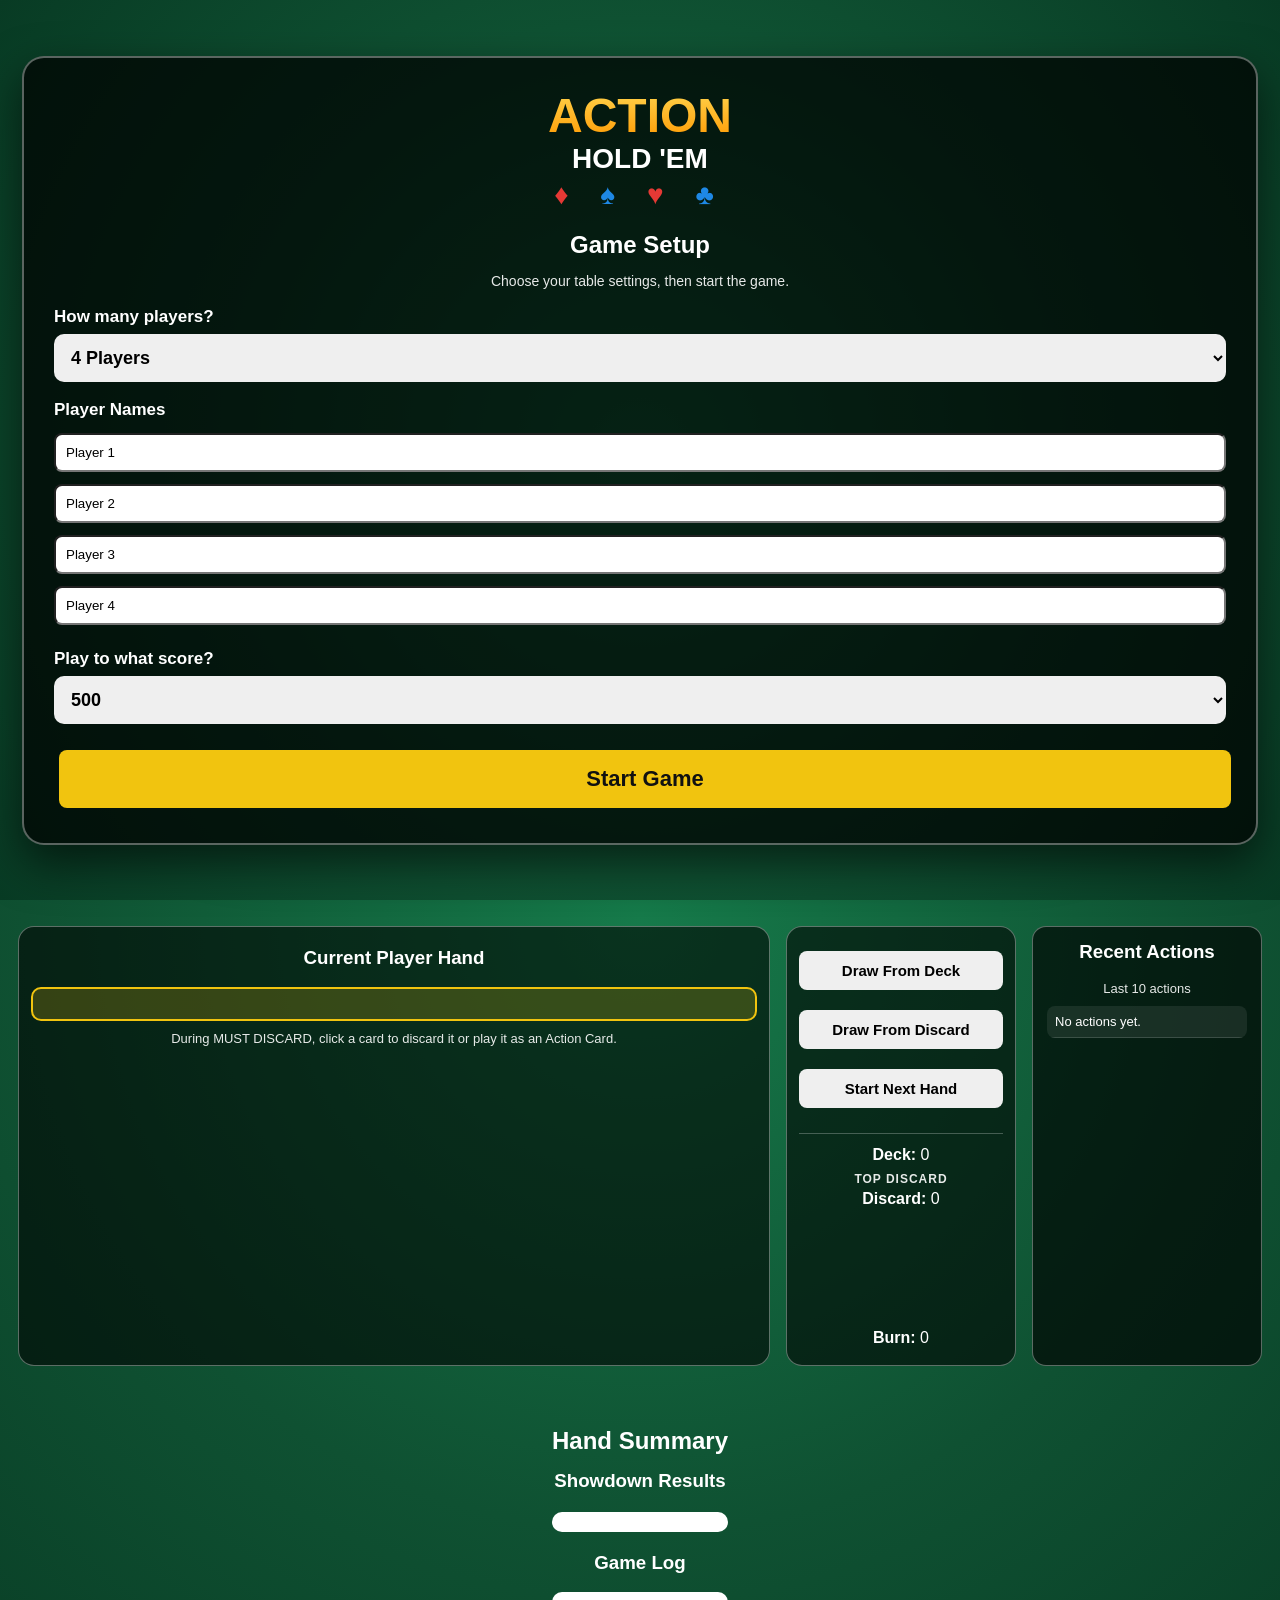
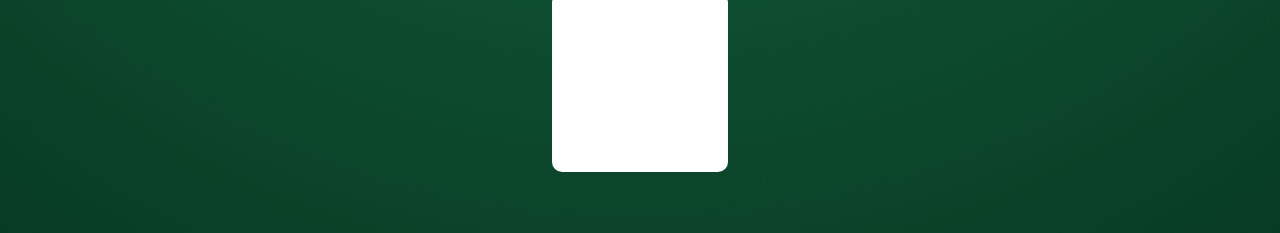
==== index.html @ 0d74a0d9 "Add files via upload" ====
<!DOCTYPE html>
<html>
<head>
<title>Action Hold 'Em v7.0</title>
<style>
:root{
    --felt:#0f5132;
    --felt-dark:#083b24;
    --panel:rgba(255,255,255,.12);
    --panel-border:rgba(255,255,255,.35);
}
*{box-sizing:border-box;}
body{
    font-family:Arial,sans-serif;
    text-align:center;
    background:radial-gradient(circle at center, #167a4a 0%, var(--felt) 55%, var(--felt-dark) 100%);
    color:white;
    padding:18px;
    margin:0;
}
h1{margin-bottom:4px;}
h3{margin-top:8px;}
button{
    padding:11px 18px;
    font-size:15px;
    margin:5px;
    cursor:pointer;
    border:0;
    border-radius:8px;
    font-weight:bold;
}
button:disabled{
    opacity:.45;
    cursor:not-allowed;
}
.controls{
    background:none;
    border:none;
    padding:0;
    margin:12px auto;
}

.card{
    display:inline-flex;
    justify-content:center;
    align-items:center;
    flex-direction:column;
    border-radius:10px;
    border:1px solid black;
    width:104px;
    height:76px;
    padding:8px;
    margin:5px;
    font-weight:bold;
    vertical-align:top;
    box-shadow:0 3px 8px rgba(0,0,0,.3);
    font-size:14px;
}
.card.clickable{cursor:pointer;}
.card.clickable:hover{transform:translateY(-4px) scale(1.03);}
.standard{background:white;color:black;}
.wild{background:#111;color:white;}
.skip{background:#2E86DE;color:white;}
.bonus{background:#27AE60;color:white;}
.burn{background:#C0392B;color:white;}
.reset{background:#E67E22;color:white;}
.info{background:#8E44AD;color:white;}
.swap{background:#F1C40F;color:black;}
.hiddenCard{background:#1f1f1f;color:white;border:1px solid #777;}
.deckBack,
.cardBack{
    background:#000;
    border:2px solid #ffffff;
    position:relative;
    overflow:hidden;
    color:white;
    cursor:pointer;
}

.deckBack::before,
.cardBack::before{
    content:"♦";
    position:absolute;
    top:8px;
    left:10px;
    font-size:30px;
    color:#e53935;
    font-weight:bold;
}

.deckBack::after,
.cardBack::after{
    content:"♠";
    position:absolute;
    top:8px;
    right:10px;
    font-size:30px;
    color:#1e88e5;
    font-weight:bold;
}

.backLogo{
    position:absolute;
    inset:0;
    display:flex;
    flex-direction:column;
    justify-content:center;
    align-items:center;
}

.backAction{
    font-size:20px;
    font-weight:900;
    background:linear-gradient(#ffd54f,#ff9800);
    -webkit-background-clip:text;
    -webkit-text-fill-color:transparent;
}

.backHoldem{
    color:white;
    font-size:13px;
    font-weight:900;
}

.cornerClub{
    position:absolute;
    bottom:8px;
    left:10px;
    font-size:24px;
    color:#1e88e5;
    font-weight:bold;
}

.cornerHeart{
    position:absolute;
    bottom:8px;
    right:10px;
    font-size:24px;
    color:#e53935;
    font-weight:bold;
}
.section{margin-top:18px;}
.statusBar{
    display:flex;
    justify-content:center;
    flex-wrap:wrap;
    gap:10px;
    margin:12px auto;
}
.statusBox{
    background:white;
    color:black;
    padding:12px 18px;
    border-radius:10px;
    min-width:170px;
    box-shadow:0 3px 8px rgba(0,0,0,.25);
}
.tableArea{
    max-width:1400px;
    margin:18px auto;
    display:grid;
    grid-template-columns:1fr 1.5fr 1fr;
    gap:14px;
    align-items:start;
}
.panel{
    background:var(--panel);
    border:1px solid var(--panel-border);
    border-radius:16px;
    padding:12px;
    backdrop-filter:blur(2px);
}
.communityPanel{min-height:280px;}
.playerGrid{
    display:grid;
    grid-template-columns:repeat(auto-fit, minmax(190px,1fr));
    gap:10px;
    max-width:1400px;
    margin:0 auto;
}
.playerBox{
    background:rgba(255,255,255,.13);
    border:1px solid rgba(255,255,255,.35);
    border-radius:14px;
    padding:10px;
    min-height:130px;
}
.currentPlayer{
    outline:3px solid #F1C40F;
    background:rgba(255,255,255,.22);
}
.effect{
    display:inline-block;
    background:#222;
    color:white;
    border-radius:12px;
    padding:3px 8px;
    margin:3px;
    font-size:12px;
}
#log{
    background:white;
    color:black;
    width:100%;
    max-width:1400px;
    margin:auto;
    padding:10px;
    border-radius:10px;
    text-align:left;
    height:180px;
    overflow-y:auto;
}
#results{
    background:white;
    color:black;
    width:100%;
    max-width:1400px;
    margin:auto;
    padding:10px;
    border-radius:10px;
    text-align:left;
    overflow:auto;
}
#scoreboard{
    background:white;
    color:black;
    width:100%;
    max-width:1400px;
    margin:auto;
    padding:10px;
    border-radius:10px;
}
table{border-collapse:collapse;width:100%;}
th,td{border:1px solid #ccc;padding:7px;text-align:left;}
.smallNote{font-size:13px;opacity:.9;}
.passScreen{
    background:rgba(0,0,0,.35);
    border:2px solid rgba(255,255,255,.35);
    border-radius:14px;
    padding:20px;
    margin:10px 0;
    text-align:center;
}
.passPlayer{
    font-size:28px;
    font-weight:bold;
    margin:15px 0;
}

/* v5.3 card visual upgrade */
.card{
    width:90px;
    height:130px;
    min-width:90px;
    min-height:130px;
}

.pokerCard{
    background:white;
    border:2px solid #222;
    border-radius:10px;
    position:relative;
    padding:0;
    overflow:hidden;
    display:inline-block;
    box-shadow:0 4px 10px rgba(0,0,0,.35);
}

.pokerCard.redCard{ color:#d00000; }
.pokerCard.blackCard{ color:#111; }

.cardCorner{
    position:absolute;
    text-align:center;
    font-weight:900;
    font-size:18px;
    line-height:1;
}

.cardCorner.topLeft{
    top:7px;
    left:8px;
}

.cardCorner.bottomRight{
    bottom:7px;
    right:8px;
    transform:rotate(180deg);
}

.centerSuit{
    position:absolute;
    top:50%;
    left:50%;
    transform:translate(-50%,-50%);
    font-size:50px;
    line-height:1;
}

.wildFace{
    background:#111;
    color:white;
    border:2px solid white;
    font-weight:900;
    font-size:18px;
}

.wildSuitGrid{
    font-size:26px;
    line-height:1.1;
}

.actionFace{
    color:white;
    border:2px solid #222;
    border-radius:10px;
    padding:8px;
    display:inline-flex;
    flex-direction:column;
    justify-content:space-between;
    align-items:center;
    text-align:center;
    font-weight:900;
    box-shadow:0 4px 10px rgba(0,0,0,.35);
}

.actionIcon{
    font-size:32px;
    line-height:1;
    margin-top:4px;
}

.actionTitle{
    font-size:18px;
    line-height:1.05;
    text-transform:uppercase;
}

.actionPenalty{
    align-self:flex-end;
    font-size:22px;
}

.targetBadge{
    position:absolute;
    top:5px;
    left:5px;
    font-size:16px;
    background:rgba(255,255,255,.2);
    border-radius:50%;
    width:24px;
    height:24px;
    display:flex;
    align-items:center;
    justify-content:center;
}

.deckBack,
.cardBack{
    width:90px;
    height:130px;
    min-width:90px;
    min-height:130px;
}

@media(max-width:850px){
    .tableArea{grid-template-columns:1fr;}
    .card{width:92px;height:70px;font-size:13px;}
}

.pokerTableLayout{
    max-width:1400px;
    margin:18px auto;
    display:grid;
    grid-template-columns:260px 1fr 260px;
    gap:18px;
    align-items:start;
}

.communityPanel{
    min-height:420px;
}

#communityRow{
    min-height:180px;
}

.leftPanel,.rightPanel{
    position:sticky;
    top:10px;
}

@media(max-width:1000px){
    .pokerTableLayout{
        grid-template-columns:1fr;
    }
}


.rulesModal{
 display:none;
 position:fixed;
 inset:0;
 background:rgba(0,0,0,.75);
 z-index:9999;
 overflow:auto;
}
.rulesContent{
 background:white;
 color:black;
 max-width:1400px;
 margin:40px auto;
 padding:20px;
 border-radius:12px;
 text-align:left;
}


.pageLogo{
    display:flex;
    flex-direction:column;
    align-items:center;
    justify-content:center;
    margin:10px 0 20px 0;
}
.pageLogo .logoAction{
    font-size:48px;
    font-weight:900;
    background:linear-gradient(#ffd54f,#ff9800);
    -webkit-background-clip:text;
    -webkit-text-fill-color:transparent;
}
.pageLogo .logoHoldem{
    font-size:28px;
    font-weight:900;
    color:white;
}
.pageLogo .logoSuits{
    font-size:28px;
    letter-spacing:12px;
    margin-top:4px;
    font-weight:bold;
}

.redSuit{
    color:#e53935;
}

.blueSuit{
    color:#1e88e5;
}


.handCompleteModal{
 display:none;
 position:fixed;
 inset:0;
 background:rgba(0,0,0,.8);
 z-index:10000;
}
.handCompleteContent{
 background:white;
 color:black;
 max-width:1400px;
 margin:120px auto;
 padding:30px;
 border-radius:16px;
 text-align:center;
 animation:popIn .35s ease;
}
@keyframes popIn{
 from{transform:scale(.8);opacity:0;}
 to{transform:scale(1);opacity:1;}
}


.gameOverModal{
 display:none;
 position:fixed;
 inset:0;
 background:rgba(0,0,0,.85);
 z-index:10001;
}
.gameOverContent{
 background:white;
 color:black;
 max-width:1400px;
 margin:80px auto;
 padding:30px;
 border-radius:16px;
 text-align:center;
}


.targetModal{
 display:none;
 position:fixed;
 inset:0;
 background:rgba(0,0,0,.8);
 z-index:10002;
}
.targetContent{
 background:white;
 color:black;
 max-width:1400px;
 margin:100px auto;
 padding:25px;
 border-radius:16px;
 text-align:center;
}
.targetBtn{
 display:block;
 width:100%;
 margin:8px 0;
}


/* v8.0 Poker Table Layout */
.casinoLayout{
    max-width:1400px;
    margin:18px auto;
    display:grid;
    grid-template-columns:1fr;
    gap:16px;
    align-items:start;
}

.sideStats{
    background:rgba(0,0,0,.65);
    border:1px solid rgba(255,255,255,.35);
    border-radius:14px;
    overflow:hidden;
    padding:0;
}

.statBlock{
    padding:18px 10px;
    border-bottom:1px solid rgba(255,255,255,.25);
    text-align:center;
}

.statBlock:last-child{
    border-bottom:none;
}

.statBlock h3{
    margin:0 0 8px 0;
    font-size:18px;
    letter-spacing:.5px;
}

.statNumber{
    font-size:34px;
    font-weight:900;
    line-height:1;
}

.statLabel{
    font-size:14px;
    opacity:.9;
    margin-top:6px;
}

.tableCenterStack{
    min-width:0;
}

.pokerTable{
    position:relative;
    min-height:520px;
    border-radius:260px;
    background:
        radial-gradient(circle at center, rgba(24,160,80,.9) 0%, rgba(0,108,48,.95) 52%, rgba(0,55,26,1) 100%);
    border:28px solid #151515;
    box-shadow:
        inset 0 0 35px rgba(255,255,255,.08),
        inset 0 0 95px rgba(0,0,0,.45),
        0 14px 35px rgba(0,0,0,.55);
    overflow:visible;
}

.pokerTable::before{
    content:"";
    position:absolute;
    inset:70px 110px;
    border:2px solid rgba(255,255,255,.12);
    border-radius:220px;
    pointer-events:none;
}

.communityCenter{
    position:absolute;
    top:50%;
    left:50%;
    transform:translate(-50%,-50%);
    z-index:3;
    display:flex;
    flex-direction:column;
    align-items:center;
    gap:10px;
}

.communityLabel{
    font-size:14px;
    font-weight:900;
    letter-spacing:1.5px;
    opacity:.9;
    text-shadow:0 2px 4px rgba(0,0,0,.6);
}

#communityRow{
    min-height:auto !important;
    display:flex !important;
    justify-content:center;
    align-items:center;
    gap:10px !important;
    flex-wrap:nowrap;
}

.seatLayer{
    position:absolute;
    inset:0;
    z-index:4;
}

.seat{
    position:absolute;
    min-width:180px;
    max-width:1400px;
    background:rgba(0,0,0,.72);
    border:1px solid rgba(255,255,255,.38);
    border-radius:12px;
    padding:8px;
    display:flex;
    align-items:center;
    gap:8px;
    box-shadow:0 5px 14px rgba(0,0,0,.45);
}

.seat.currentPlayer{
    outline:3px solid #F1C40F;
    background:rgba(25,25,25,.9);
}

.seatHeader{
    min-width:72px;
    text-align:left;
    font-weight:900;
    line-height:1.15;
}

.seatScore{
    font-size:18px;
    color:#fff;
}

.seatCards{
    display:flex;
    gap:4px;
    transform:scale(.58);
    transform-origin:left center;
    width:118px;
    height:80px;
    overflow:visible;
}

.seatEffects{
    position:absolute;
    bottom:-17px;
    left:12px;
    font-size:10px;
    white-space:nowrap;
}

.seatAvatar{
    width:42px;
    height:42px;
    border-radius:50%;
    background:linear-gradient(#f5f5f5,#bcbcbc);
    border:3px solid white;
    color:#666;
    display:flex;
    align-items:center;
    justify-content:center;
    font-size:22px;
    flex:0 0 auto;
}

.seat-0{left:50%;bottom:-42px;transform:translateX(-50%);}
.seat-1{left:-58px;bottom:70px;}
.seat-2{left:-58px;top:70px;}
.seat-3{left:50%;top:-42px;transform:translateX(-50%);}
.seat-4{right:-58px;top:70px;}
.seat-5{right:-58px;bottom:70px;}
.seat-6{left:14%;top:-30px;}
.seat-7{right:14%;top:-30px;}
.seat-8{left:14%;bottom:-30px;}
.seat-9{right:14%;bottom:-30px;}

.controlPanel{
    margin-top:70px;
    display:grid;
    grid-template-columns:1fr 230px 230px;
    gap:16px;
}

.currentHandPanel{
    background:rgba(0,0,0,.58);
    border:1px solid rgba(255,255,255,.35);
    border-radius:16px;
    padding:12px;
}

.quickButtons{
    background:rgba(0,0,0,.58);
    border:1px solid rgba(255,255,255,.35);
    border-radius:16px;
    padding:12px;
    display:flex;
    flex-direction:column;
    justify-content:center;
}

.quickButtons button{
    width:100%;
    margin:7px 0;
}

.rightRail{
    background:rgba(0,0,0,.65);
    border:1px solid rgba(255,255,255,.35);
    border-radius:14px;
    padding:14px;
    min-height:440px;
}

.rightRail h3{
    margin-top:0;
}

.miniDiscardCard{
    transform:scale(.7);
    transform-origin:center top;
    height:105px;
}

@media(max-width:1100px){
    .casinoLayout{
        grid-template-columns:1fr;
    }
    .pokerTable{
        min-height:620px;
        border-radius:80px;
    }
    .seat{
        position:relative;
        left:auto !important;
        right:auto !important;
        top:auto !important;
        bottom:auto !important;
        transform:none !important;
        margin:8px;
        display:inline-flex;
    }
    .seatLayer{
        position:relative;
        display:flex;
        flex-wrap:wrap;
        justify-content:center;
        padding-top:15px;
    }
    .communityCenter{
        position:relative;
        top:auto;
        left:auto;
        transform:none;
        padding:20px 0;
    }
    .controlPanel{
        grid-template-columns:1fr;
        margin-top:16px;
    }
}


.dealerButton{
position:absolute;
top:-10px;
right:-10px;
width:30px;
height:30px;
border-radius:50%;
background:white;
color:black;
font-weight:900;
display:flex;
align-items:center;
justify-content:center;
border:2px solid #111;
box-shadow:0 2px 6px rgba(0,0,0,.5);
}


.turnModal{
 display:none;
 position:fixed;
 inset:0;
 background:rgba(0,0,0,.88);
 z-index:10050;
}
.turnModalContent{
 max-width:1400px;
 margin:120px auto;
 background:white;
 color:black;
 border-radius:16px;
 padding:30px;
 text-align:center;
}


/* v9.0 UX / Intuitiveness Overhaul */
.uxCurrentTask{
    background:rgba(241,196,15,.28) !important;
    border:3px solid #F1C40F !important;
    box-shadow:0 0 16px rgba(241,196,15,.45);
}
.uxTaskTitle{
    font-size:13px;
    letter-spacing:1.5px;
    font-weight:900;
    opacity:.9;
}
.uxTaskAction{
    font-size:30px;
    font-weight:900;
    margin-top:4px;
    color:#fff8c6;
}
.uxTaskSub{
    font-size:14px;
    margin-top:6px;
    opacity:.95;
}
.legalCard{
    outline:4px solid #F1C40F;
    box-shadow:0 0 18px rgba(241,196,15,.85), 0 4px 10px rgba(0,0,0,.35);
    animation:legalPulse 1.4s infinite;
}
@keyframes legalPulse{
    0%{transform:scale(1);}
    50%{transform:scale(1.035);}
    100%{transform:scale(1);}
}
.buttonReason{
    font-size:12px;
    opacity:.9;
    margin:-2px 0 8px 0;
}
.cardUsedLine{
    margin-top:7px;
    font-size:14px;
    color:#fff7b0;
    font-weight:900;
}
.boardStreetLabels{
    display:grid;
    grid-template-columns:300px 100px 100px;
    gap:10px;
    align-items:end;
    justify-content:center;
    width:100%;
    font-size:12px;
    letter-spacing:1px;
    font-weight:900;
    opacity:.95;
}
.boardStreetLabel{
    background:rgba(0,0,0,.35);
    border:1px solid rgba(255,255,255,.25);
    border-radius:8px;
    padding:4px 8px;
}
.streetModal{
    display:none;
    position:fixed;
    inset:0;
    background:rgba(0,0,0,.82);
    z-index:10060;
}
.streetModalContent{
    max-width:1400px;
    margin:130px auto;
    background:white;
    color:black;
    border-radius:18px;
    padding:28px;
    text-align:center;
}
.actionHelpModal{
    display:none;
    position:fixed;
    inset:0;
    background:rgba(0,0,0,.86);
    z-index:10070;
}
.actionHelpContent{
    max-width:1400px;
    margin:95px auto;
    background:white;
    color:black;
    border-radius:18px;
    padding:28px;
    text-align:center;
}
.actionHelpTitle{
    font-size:34px;
    font-weight:900;
    margin-bottom:8px;
}
.actionHelpText{
    font-size:18px;
    line-height:1.35;
    margin:14px 0;
}
.actionHelpPenalty{
    font-size:22px;
    font-weight:900;
    color:#b00000;
    margin:12px 0;
}
.recentActionItem{
    padding:8px;
    border-bottom:1px solid rgba(255,255,255,.15);
    text-align:left;
    font-size:13px;
}
#recentActionsFeed{
    margin:10px 0;
    max-height:260px;
    overflow-y:auto;
    background:rgba(255,255,255,.08);
    border-radius:8px;
}
.discardLabel{
    font-size:12px;
    letter-spacing:1px;
    font-weight:900;
    margin-top:8px;
    opacity:.9;
}


/* v9.1 Starter Screen */
.startScreen{
    position:fixed;
    inset:0;
    z-index:20000;
    background:radial-gradient(circle at center, #167a4a 0%, #0f5132 55%, #083b24 100%);
    display:flex;
    align-items:center;
    justify-content:center;
    padding:22px;
}
.startCard{
    width:100%;
    max-width:1400px;
    background:rgba(0,0,0,.72);
    border:2px solid rgba(255,255,255,.35);
    border-radius:22px;
    padding:30px;
    box-shadow:0 18px 45px rgba(0,0,0,.6);
}
.startCard label{
    display:block;
    margin-top:18px;
    margin-bottom:7px;
    font-size:17px;
    font-weight:900;
    text-align:left;
}
.startCard select{
    width:100%;
    padding:13px;
    border-radius:10px;
    border:0;
    font-size:18px;
    font-weight:800;
}
.startButton{
    width:100%;
    margin-top:26px;
    padding:16px 20px;
    font-size:22px;
    background:#F1C40F;
    color:#111;
}
.startSubtext{
    opacity:.9;
    font-size:14px;
    margin-top:14px;
}


/* v9.3 Full Width Showdown Results */
.showdownSection,
#results,
.resultsTableWrapper{
    width:100% !important;
    max-width:1400px !important;
    overflow-x:visible !important;
}

#results table{
    width:100% !important;
    table-layout:auto !important;
}

#results{
    margin:20px auto !important;
}


/* v9.6 Action Card Animation Layer */
#actionAnimationLayer{
    display:none;
    position:fixed;
    inset:0;
    z-index:10150;
    pointer-events:none;
    background:rgba(0,0,0,.28);
}

.actionAnimCard{
    position:absolute;
    left:50%;
    top:58%;
    width:130px;
    height:185px;
    transform:translate(-50%, -50%) scale(.45) rotate(-14deg);
    border-radius:14px;
    border:3px solid #F1C40F;
    background:linear-gradient(145deg,#111,#333);
    color:white;
    box-shadow:
        0 0 24px rgba(241,196,15,.95),
        0 0 70px rgba(241,196,15,.55),
        0 12px 28px rgba(0,0,0,.65);
    display:flex;
    flex-direction:column;
    align-items:center;
    justify-content:center;
    text-align:center;
    font-weight:900;
    animation:actionCardFly .95s ease-out forwards;
}

.actionAnimTitle{
    font-size:20px;
    text-transform:uppercase;
    line-height:1.05;
    padding:0 8px;
}

.actionAnimIcon{
    font-size:46px;
    margin:10px 0;
}

.actionAnimPenalty{
    position:absolute;
    right:8px;
    bottom:8px;
    font-size:22px;
    color:#ffdddd;
}

.actionAnimText{
    position:absolute;
    left:50%;
    top:75%;
    transform:translateX(-50%);
    min-width:360px;
    max-width:650px;
    padding:14px 20px;
    background:rgba(0,0,0,.82);
    border:2px solid #F1C40F;
    border-radius:14px;
    color:white;
    font-size:24px;
    font-weight:900;
    text-align:center;
    box-shadow:0 0 22px rgba(241,196,15,.45);
    animation:actionTextPop .95s ease-out forwards;
}

.actionAnimBurst{
    position:absolute;
    left:50%;
    top:50%;
    width:18px;
    height:18px;
    border-radius:50%;
    transform:translate(-50%,-50%);
    background:#F1C40F;
    box-shadow:
        0 0 20px #F1C40F,
        0 0 55px #F1C40F,
        0 0 95px rgba(241,196,15,.75);
    animation:actionBurst .95s ease-out forwards;
}

@keyframes actionCardFly{
    0%{
        opacity:0;
        transform:translate(-50%, 140%) scale(.35) rotate(-24deg);
    }
    30%{
        opacity:1;
    }
    72%{
        transform:translate(-50%, -62%) scale(1.08) rotate(7deg);
    }
    100%{
        opacity:0;
        transform:translate(-50%, -76%) scale(1.18) rotate(0deg);
    }
}

@keyframes actionTextPop{
    0%{
        opacity:0;
        transform:translateX(-50%) scale(.85);
    }
    22%{
        opacity:0;
    }
    45%{
        opacity:1;
        transform:translateX(-50%) scale(1.04);
    }
    100%{
        opacity:0;
        transform:translateX(-50%) scale(1);
    }
}

@keyframes actionBurst{
    0%{
        opacity:0;
        transform:translate(-50%,-50%) scale(.3);
    }
    45%{
        opacity:1;
        transform:translate(-50%,-50%) scale(5);
    }
    100%{
        opacity:0;
        transform:translate(-50%,-50%) scale(10);
    }
}

.seat.actionPulse{
    animation:seatActionPulse .95s ease-out;
}

@keyframes seatActionPulse{
    0%{box-shadow:0 0 0 rgba(241,196,15,0);}
    35%{box-shadow:0 0 35px rgba(241,196,15,.95);}
    100%{box-shadow:0 5px 14px rgba(0,0,0,.45);}
}


/* v9.7 Unique Action FX */
.fxOverlay{display:none;position:fixed;inset:0;z-index:10180;pointer-events:none;}
.fxCenter{position:absolute;left:50%;top:50%;transform:translate(-50%,-50%);font-size:120px;font-weight:900;animation:fxPop 1.2s ease-out forwards;}
.fxBurn{color:#ff5722;text-shadow:0 0 30px #ff5722,0 0 60px #ff9800;}
.fxTrade{color:#ffd54f;}
.fxReset{color:#4fc3f7;}
@keyframes fxPop{
0%{opacity:0;transform:translate(-50%,-50%) scale(.3);}
20%{opacity:1;}
100%{opacity:0;transform:translate(-50%,-50%) scale(1.8);}
}


/* v9.8 Table Motion Action Animations */
#tableMotionLayer{
    display:none;
    position:fixed;
    inset:0;
    z-index:10220;
    pointer-events:none;
    background:rgba(0,0,0,.20);
}

.motionCard{
    position:fixed;
    width:70px;
    height:98px;
    border-radius:10px;
    border:2px solid white;
    background:#050505;
    box-shadow:0 0 18px rgba(255,255,255,.55), 0 8px 18px rgba(0,0,0,.55);
    display:flex;
    align-items:center;
    justify-content:center;
    color:white;
    font-weight:900;
    font-size:18px;
}

.motionCard::before{
    content:"ACTION";
    font-size:12px;
    color:#ffd54f;
}

.motionLabel{
    position:fixed;
    left:50%;
    top:18%;
    transform:translateX(-50%);
    background:rgba(0,0,0,.82);
    border:2px solid #F1C40F;
    color:white;
    padding:12px 22px;
    border-radius:14px;
    font-size:26px;
    font-weight:900;
    text-align:center;
    box-shadow:0 0 24px rgba(241,196,15,.45);
    animation:motionLabelPop 1.3s ease-out forwards;
}

.motionFlame{
    position:fixed;
    font-size:62px;
    filter:drop-shadow(0 0 20px #ff5722);
    animation:flameBurst 1.35s ease-out forwards;
}

.motionPlus{
    position:fixed;
    font-size:72px;
    color:#39e75f;
    text-shadow:0 0 22px #39e75f;
    animation:plusPop 1.2s ease-out forwards;
}

.motionStamp{
    position:fixed;
    left:50%;
    top:50%;
    transform:translate(-50%,-50%) rotate(-12deg);
    color:#ff3131;
    border:8px solid #ff3131;
    border-radius:18px;
    padding:18px 36px;
    font-size:58px;
    font-weight:900;
    background:rgba(0,0,0,.55);
    text-shadow:0 0 16px rgba(255,0,0,.7);
    animation:stampSlam 1.25s ease-out forwards;
}

.motionEye{
    position:fixed;
    left:50%;
    top:50%;
    transform:translate(-50%,-50%);
    font-size:125px;
    text-shadow:0 0 30px rgba(255,255,255,.85);
    animation:eyeZoom 1.25s ease-out forwards;
}

.motionArrowRing{
    position:fixed;
    left:50%;
    top:50%;
    width:280px;
    height:280px;
    margin-left:-140px;
    margin-top:-140px;
    border:6px dashed #F1C40F;
    border-radius:50%;
    animation:ringSpin 1.35s ease-out forwards;
}

.motionArrowRing::before{
    content:attr(data-arrow);
    position:absolute;
    left:50%;
    top:-38px;
    transform:translateX(-50%);
    font-size:58px;
}

@keyframes motionLabelPop{
    0%{opacity:0;transform:translateX(-50%) scale(.85);}
    18%{opacity:1;transform:translateX(-50%) scale(1.05);}
    80%{opacity:1;}
    100%{opacity:0;transform:translateX(-50%) scale(1);}
}

@keyframes flameBurst{
    0%{opacity:0;transform:scale(.3) translateY(30px);}
    30%{opacity:1;transform:scale(1.25) translateY(0);}
    100%{opacity:0;transform:scale(2.2) translateY(-70px);}
}

@keyframes plusPop{
    0%{opacity:0;transform:scale(.25);}
    30%{opacity:1;transform:scale(1.2);}
    100%{opacity:0;transform:scale(1.8) translateY(-60px);}
}

@keyframes stampSlam{
    0%{opacity:0;transform:translate(-50%,-50%) scale(2.6) rotate(-20deg);}
    25%{opacity:1;transform:translate(-50%,-50%) scale(.95) rotate(-12deg);}
    78%{opacity:1;}
    100%{opacity:0;transform:translate(-50%,-50%) scale(1.08) rotate(-12deg);}
}

@keyframes eyeZoom{
    0%{opacity:0;transform:translate(-50%,-50%) scale(.2);}
    30%{opacity:1;transform:translate(-50%,-50%) scale(1.15);}
    100%{opacity:0;transform:translate(-50%,-50%) scale(1.6);}
}

@keyframes ringSpin{
    0%{opacity:0;transform:scale(.35) rotate(0deg);}
    20%{opacity:1;}
    100%{opacity:0;transform:scale(1.45) rotate(360deg);}
}


/* v9.9 Community Card Deal Animations */
#streetDealLayer{
 display:none;
 position:fixed;
 inset:0;
 z-index:10300;
 pointer-events:none;
}
.dealAnimCard{
 position:fixed;
 width:90px;
 height:130px;
 border-radius:10px;
 border:2px solid white;
 background:#111;
 box-shadow:0 0 18px rgba(255,255,255,.5);
}


/* v9.9.1 Stable Street Deal Animations */
#streetDealLayer{
    display:none;
    position:fixed;
    inset:0;
    z-index:10300;
    pointer-events:none;
    background:rgba(0,0,0,.16);
}
.dealAnimCard{
    position:fixed;
    width:90px;
    height:130px;
    border-radius:10px;
    border:2px solid white;
    background:#111;
    box-shadow:0 0 18px rgba(255,255,255,.55), 0 8px 18px rgba(0,0,0,.55);
    display:flex;
    align-items:center;
    justify-content:center;
    color:#ffd54f;
    font-size:13px;
    font-weight:900;
    transform-style:preserve-3d;
}
.dealAnimCard::before{
    content:"ACTION";
}
.streetDealLabel{
    position:fixed;
    left:50%;
    top:19%;
    transform:translateX(-50%);
    background:rgba(0,0,0,.84);
    border:2px solid #F1C40F;
    color:white;
    padding:12px 24px;
    border-radius:14px;
    font-size:26px;
    font-weight:900;
    box-shadow:0 0 24px rgba(241,196,15,.5);
}


/* v10.0.1 Stable Opening Hand Deal Animation */
#openingDealLayer{
 display:none;
 position:fixed;
 inset:0;
 z-index:10400;
 pointer-events:none;
 background:rgba(0,0,0,.15);
}
.openingDealCard{
 position:fixed;
 width:70px;
 height:98px;
 border-radius:10px;
 border:2px solid white;
 background:#111;
 box-shadow:0 0 18px rgba(255,255,255,.55), 0 8px 18px rgba(0,0,0,.55);
 display:flex;
 align-items:center;
 justify-content:center;
 color:#ffd54f;
 font-size:11px;
 font-weight:900;
}
.openingDealCard::before{
 content:"ACTION";
}
.openingDealLabel{
 position:fixed;
 left:50%;
 top:18%;
 transform:translateX(-50%);
 background:rgba(0,0,0,.84);
 border:2px solid #F1C40F;
 color:white;
 padding:12px 24px;
 border-radius:14px;
 font-size:26px;
 font-weight:900;
 box-shadow:0 0 24px rgba(241,196,15,.5);
}

</style>
</head>
<body>

<div id="startScreen" class="startScreen">
    <div class="startCard">
        <div class="pageLogo" style="margin:0 0 20px 0;">
            <div class="logoAction">ACTION</div>
            <div class="logoHoldem">HOLD 'EM</div>
            <div class="logoSuits">
                <span class="redSuit">♦</span>
                <span class="blueSuit">♠</span>
                <span class="redSuit">♥</span>
                <span class="blueSuit">♣</span>
            </div>
        </div>

        <h2 style="margin:8px 0 4px 0;">Game Setup</h2>
        <div class="startSubtext">Choose your table settings, then start the game.</div>

        <label for="startPlayerCount">How many players?</label>
        <select id="startPlayerCount" onchange="renderPlayerNameInputs()">
            <option value="2">2 Players</option>
            <option value="3">3 Players</option>
            <option value="4" selected>4 Players</option>
            <option value="5">5 Players</option>
            <option value="6">6 Players</option>
           
        </select>

        
<div id="playerNamesContainer">
    <label>Player Names</label>
    <div id="playerNameInputs"></div>
</div>

<label for="startTargetScore">Play to what score?</label>
        <select id="startTargetScore">
            <option>300</option>
            <option>400</option>
            <option selected>500</option>
            <option>600</option>
            <option>700</option>
            <option>800</option>
            <option>900</option>
            <option>1000</option>
            <option>1250</option>
            <option>1500</option>
        </select>

        <button class="startButton" onclick="startGameFromStartScreen()">Start Game</button>
    </div>
</div>


    <div class="pageLogo">
        <div class="logoAction">ACTION</div>
        <div class="logoHoldem">HOLD 'EM</div>
        <div class="logoSuits">
    <span class="redSuit">♦</span>
    <span class="blueSuit">♠</span>
    <span class="redSuit">♥</span>
    <span class="blueSuit">♣</span>
    
</div>
    </div>
    
<div class="panel" style="max-width:1400px;margin:10px auto;display:none;">
<h3>Local Multiplayer Setup</h3>
Players:
<select id="playerCountSelect" onchange="updatePlayerCountFromDropdown()">
<option value="2">2</option>
<option value="3">3</option>
<option value="4" selected>4</option>
<option value="5">5</option>
<option value="6">6</option>
</select>

Target:
<select id="targetScoreSelect" onchange="updateTargetScore()">
<option>300</option>
<option>400</option>
<option selected>500</option>
<option>600</option>
<option>700</option>
<option>800</option>
<option>900</option>
<option>1000</option>
<option>1250</option>
<option>1500</option>
</select>

<button onclick="setupPlayers()">Set Player Names</button>

</div>


<div class="controls">


<br>
<button onclick="openRules()">📖 How to Play & Rules</button>
</div>


<div class="section"><h3>Scoreboard</h3><div id="scoreboard"></div></div>


<div class="casinoLayout">

    <div class="tableCenterStack">
        <div class="pokerTable">
            <div id="players" class="seatLayer"></div>

            <div class="communityCenter">
                <div class="communityLabel">COMMUNITY CARDS</div>
                <div class="boardStreetLabels"><div class="boardStreetLabel">FLOP</div><div class="boardStreetLabel">TURN</div><div class="boardStreetLabel">RIVER</div></div>
                <div id="communityRow">
                    <div id="flop"></div>
                    <div id="turn"></div>
                    <div id="river"></div>
                </div>
            </div>
        </div>

        <div class="controlPanel">
            <div class="currentHandPanel">
                <h3>Current Player Hand</h3>

                <div id="turnGuide" style="background:rgba(241,196,15,.2);border:2px solid #F1C40F;border-radius:10px;padding:12px;margin-bottom:10px;text-align:center;">
                    <div id="guidePhase" style="font-size:18px;font-weight:900;margin-bottom:6px;"></div>
                    <div id="guideAction" style="font-size:16px;"></div>
                </div>

                <div class="smallNote">During MUST DISCARD, click a card to discard it or play it as an Action Card.</div>

                <div id="revealHandArea" style="margin-bottom:10px;"></div>

                <div id="handPreview" style="
                    background:rgba(255,255,255,.15);
                    border:1px solid rgba(255,255,255,.35);
                    border-radius:12px;
                    padding:12px;
                    margin-bottom:12px;
                    font-size:16px;
                    font-weight:bold;
                    display:none;
                "></div>

                <div id="hand"></div>
            </div>

            
<div class="quickButtons">
                <button id="drawBtn" onclick="drawFromDeck()">Draw From Deck</button>
                <div id="drawDeckReason" class="buttonReason"></div>

                <button id="drawDiscardBtn" onclick="drawFromDiscard()">Draw From Discard</button>
                <div id="drawDiscardReason" class="buttonReason"></div>

                <button id="nextHandBtn" onclick="startNewHand()">Start Next Hand</button>
                <div id="nextHandReason" class="buttonReason"></div>

                <div style="margin-top:12px;padding-top:12px;border-top:1px solid rgba(255,255,255,.25);">
                    <div><strong>Deck:</strong> <span id="deckCount">0</span></div>
                    <div class="discardLabel">TOP DISCARD</div>
                    <div style="margin-top:4px;"><strong>Discard:</strong> <span id="discardCount">0</span></div>
                    <div id="discard" class="miniDiscardCard" style="margin:8px auto;"></div>
                    <div><strong>Burn:</strong> <span id="burnCount">0</span></div>
                </div>
            </div>

            <div class="rightRail">
                <h3>Recent Actions</h3>
                <div class="smallNote">Last 10 actions</div>
                <div id="recentActionsFeed"><div class="recentActionItem">No actions yet.</div></div>
            </div>

        </div>
    </div>



<div class="section" style="max-width:1400px;margin:25px auto;">
    <h2 style="margin-bottom:15px;">Hand Summary</h2>

    <h3>Showdown Results</h3>
    <div id="results"></div>

    <h3 style="margin-top:20px;">Game Log</h3>
    <div id="log"></div>
</div>




<div id="rulesModal" class="rulesModal">
  <div class="rulesContent">
    <button onclick="closeRules()">Close</button>
    <h2>Action Hold 'Em Rules</h2>

    <h3>How to Play</h3>

<p><strong>Goal:</strong> Be the first player to reach the target score. Once a player reaches the target score, the current hand becomes the final hand. After that hand is scored, the highest total score wins.</p>

<h4>Starting a Hand</h4>
<ul>
  <li>Each player starts with 2 cards.</li>
  <li>No community cards are revealed yet.</li>
  <li>The game begins in the Pre-Flop phase.</li>
</ul>

<h4>Your Turn</h4>
<ol>
  <li>Draw from either the Deck or the Discard Pile.</li>
  <li>Discard one card from your hand.</li>
</ol>

<p>You may discard a normal card or play an Action Card. Your turn ends immediately after discarding.</p>

<h4>Community Cards</h4>
<ul>
  <li><strong>Flop:</strong> 3 community cards are revealed.</li>
  <li><strong>Turn:</strong> 1 additional community card is revealed.</li>
  <li><strong>River:</strong> 1 final community card is revealed.</li>
  <li><strong>Showdown:</strong> All hands are scored automatically.</li>
</ul>

<h4>Building Your Hand</h4>
<ul>
  <li>Use your hand cards and the community cards.</li>
  <li>Only 5 cards may be used to create a scoring hand.</li>
</ul>

<h4>Important Rules</h4>
<ul>
  <li>Action Cards cannot appear in the community cards.</li>
  <li>Wild Cards cannot appear in the community cards.</li>
  <li>Action Cards cannot be drawn from the discard pile.</li>
  <li>If you draw from the discard pile, you cannot immediately discard that same card.</li>
  <li>Skip causes a player to lose their next turn.</li>
  <li>Face Up forces a player's hand to remain visible.</li>
</ul>

<h4>End of Hand</h4>
<p>After the River round, all hands are scored, action card penalties are applied, bonuses are awarded, and scores are added to the scoreboard.</p>

<hr>

    <h3>Scoring</h3>
    <ul>
      <li>Natural Royal Flush = 500</li>
      <li>Royal Flush = 350</li>
      <li>Natural Straight Flush = 300</li>
      <li>Straight Flush = 225</li>
      <li>Natural Four of a Kind = 200</li>
      <li>Four of a Kind = 150</li>
      <li>Full House = 125</li>
      <li>Flush = 100</li>
      <li>Straight = 80</li>
      <li>Three of a Kind = 40</li>
      <li>Two Pair = 30</li>
      <li>One Pair = -25</li>
      <li>High Card = -50</li>
    </ul>

    <h3>Best Hand Bonus</h3>
    <p>Best hand gets +30. Split among ties. No bonus if 4+ players tie.</p>

    <h3>Action Cards</h3>
    <ul>
      <li>Skip: Target loses next turn.</li>
      <li>Trade Hands: Swap hands with target.</li>
      <li>Pass Left / Pass Right: Rotate all hands.</li>
      <li>Burn: Target loses a random card.</li>
      <li>Burn All: All opponents lose a random card.</li>
      <li>Bonus: Draw an extra card.</li>
      <li>Full Reset: Burn hand and draw 2 new cards.</li>
      <li>Face Up: Hand remains visible.</li>
      <li>Peek: View another player's hand.</li>
      <li>Change Community: Replace a community card.</li>
    </ul>

    <h3>Wild Cards</h3>
    <ul>
      <li>True Wild = Any card.</li>
      <li>Suit Wild = Any card of the matching suit.</li>
    </ul>
  </div>
</div>


<div id="handCompleteModal" class="handCompleteModal">
  <div class="handCompleteContent">
    <h1>🏆 HAND COMPLETE</h1>
    <p>This hand has ended and is now being scored.</p>
    <button onclick="closeHandCompleteModal()">View Results</button>
  </div>
</div>


<div id="gameOverModal" class="gameOverModal">
  <div class="gameOverContent">
    <h1>🏆 GAME OVER</h1>
    <div id="gameOverBody"></div>
    <button onclick="closeGameOverModal()">Close</button>
  </div>
</div>



<div id="mvpModal" class="gameOverModal">
  <div class="gameOverContent" style="max-width:1400px;">
    <h1>🏆 BEST HAND</h1>
    <div id="mvpBody"></div>
  </div>
</div>

<div id="targetModal" class="targetModal">

 <div class="targetContent">
   <h2>🎯 Choose Target</h2>
   <div id="targetButtons"></div>
   <button onclick="cancelTargetSelection()">Cancel</button>
 </div>
</div>


<div id="turnModal" class="turnModal">
 <div class="turnModalContent">
   <h1>🎯 NEXT PLAYER</h1>
   <div id="turnModalPlayer" style="font-size:38px;font-weight:900;margin:20px 0;"></div>
   <div id="turnModalPhase" style="font-size:24px;margin-bottom:10px;"></div>
   <div id="turnModalAction" style="font-size:20px;margin-bottom:20px;"></div>
   <button onclick="closeTurnModalAndReveal()" style="font-size:20px;padding:12px 24px;">
      Reveal Hand
   </button>
 </div>
</div>


<div id="streetModal" class="streetModal">
  <div class="streetModalContent">
    <h1 id="streetModalTitle">Street Revealed</h1>
    <div id="streetModalBody" style="font-size:20px;margin:16px 0;"></div>
    <button onclick="closeStreetModal()" style="font-size:18px;padding:12px 24px;">Continue</button>
  </div>
</div>

<div id="actionHelpModal" class="actionHelpModal">
  <div class="actionHelpContent">
    <div id="actionHelpTitle" class="actionHelpTitle"></div>
    <div id="actionHelpText" class="actionHelpText"></div>
    <div id="actionHelpPenalty" class="actionHelpPenalty"></div>
    <button onclick="confirmActionCard()" style="font-size:18px;padding:12px 24px;">Play Card</button>
    <button onclick="cancelActionCard()" style="font-size:18px;padding:12px 24px;background:#ddd;color:#111;">Cancel</button>
  </div>
</div>


<div id="actionAnimationLayer">
    <div class="actionAnimBurst"></div>
    <div id="actionAnimCard" class="actionAnimCard">
        <div id="actionAnimTitle" class="actionAnimTitle"></div>
        <div id="actionAnimIcon" class="actionAnimIcon">⚡</div>
        <div id="actionAnimPenalty" class="actionAnimPenalty"></div>
    </div>
    <div id="actionAnimText" class="actionAnimText"></div>
</div>


<div id="fxOverlay" class="fxOverlay">
<div id="fxCenter" class="fxCenter">⚡</div>
</div>


<div id="tableMotionLayer"></div>

<div id="streetDealLayer"></div>
<div id="openingDealLayer"></div>
<script>
let deck=[];
let players=[];
let currentPlayerIndex=0;
let dealerIndex=-1;
let gameScores=[0,0,0,0];
let handAlreadyScored=false;
let handOver=false;

let discardPile=[];
let burnPile=[];
let flop=[];
let turnCard=null;
let riverCard=null;
let phase="PRE-FLOP";
let turnState="MUST_DRAW";
let nextCardId=1;
let lastDrawnFromDiscardId=null;
let turnsTakenThisRound=0;
let handRevealed=false;
let playerNames=['Player 1','Player 2','Player 3','Player 4','Player 5','Player 6','Player 7','Player 8','Player 9','Player 10'];
let playerCount=4;
let targetScore=500;
let finalHandTriggered=false;
let recentActions=[];
let pendingActionCardIndex=null;

let gameStats={
    handsPlayed:0,
    showdowns:0,
    bestHand:"None",
    bestHandPoints:0,
    highestSingleHandScore:0
};




function renderPlayerNameInputs(){
    const count=parseInt(document.getElementById('startPlayerCount').value,10);
    const container=document.getElementById('playerNameInputs');
    if(!container) return;

    let html='';
    for(let i=0;i<count;i++){
        html += `<input type="text" id="playerName_${i}" placeholder="Player ${i+1}" value="${playerNames[i]||''}" style="width:100%;padding:10px;margin:6px 0;border-radius:8px;">`;
    }
    container.innerHTML=html;
}

function startGameFromStartScreen(){
    const playerSelect=document.getElementById("startPlayerCount");
    const targetSelect=document.getElementById("startTargetScore");

    playerCount=parseInt(playerSelect.value,10);
    targetScore=parseInt(targetSelect.value,10);

    const oldPlayerSelect=document.getElementById("playerCountSelect");
    const oldTargetSelect=document.getElementById("targetScoreSelect");

    if(oldPlayerSelect) oldPlayerSelect.value=String(playerCount);
    if(oldTargetSelect) oldTargetSelect.value=String(targetScore);

    
    for(let i=0;i<playerCount;i++){
        const el=document.getElementById('playerName_'+i);
        if(el && el.value.trim()){
            playerNames[i]=el.value.trim();
        }else{
            playerNames[i]='Player '+(i+1);
        }
    }

    gameScores=Array(playerCount).fill(0);
    
    finalHandTriggered=false;
    handAlreadyScored=false;
    handOver=false;

    const results=document.getElementById("results");
    if(results) results.innerHTML="";

    const startScreen=document.getElementById("startScreen");
    if(startScreen) startScreen.style.display="none";

    startNewHand();
}

function toggleSettings(){
    const content=document.getElementById('settingsContent');
    const btn=document.getElementById('settingsToggleBtn');

    if(content.style.display==='none'){
        content.style.display='block';
        btn.textContent='Hide Settings';
    }else{
        content.style.display='none';
        btn.textContent='⚙ Settings';
    }
}



function showGameOverModal(content){
 document.getElementById('gameOverBody').innerHTML=content;
 document.getElementById('gameOverModal').style.display='block';
}
function closeGameOverModal(){
 document.getElementById('gameOverModal').style.display='none';
}

function showHandCompleteModal(){
 document.getElementById('handCompleteModal').style.display='block';
}
function closeHandCompleteModal(){
 document.getElementById('handCompleteModal').style.display='none';
}

function openRules(){
document.getElementById('rulesModal').style.display='block';
}
function closeRules(){
document.getElementById('rulesModal').style.display='none';
}

function currentPlayer(){ return players[currentPlayerIndex]; }

function renderRecentActions(){
    const panel=document.getElementById("recentActionsFeed");
    if(!panel) return;
    if(!recentActions.length){
        panel.innerHTML="<div class='recentActionItem'>No actions yet.</div>";
        return;
    }
    panel.innerHTML=recentActions.map(a=>`<div class="recentActionItem">${a}</div>`).join("");
}

function getNextStepText(){
    if(handOver) return "Start Next Hand";
    if(turnState==="MUST_DRAW") return "Draw a Card";
    if(turnState==="MUST_DISCARD") return "Discard a Card";
    if(turnState==="TURN_COMPLETE") return "Pass Device";
    return "Continue";
}

function getWhatHappensNextText(){
    if(turnState==="MUST_DRAW") return "Then discard one card to finish your turn.";
    if(turnState==="MUST_DISCARD") return "Click one glowing card. Action Cards will explain themselves before they play.";
    if(phase==="RIVER") return "After every player acts, the hand scores automatically.";
    return "After every player acts, the next community card stage will reveal.";
}


function actionIconFor(card){
    const icons={
        skip:"⏭️",
        trade_hands:"🤝",
        pass_left:"⬅️",
        pass_right:"➡️",
        burn_targeted:"🔥",
        burn_all:"🔥",
        full_reset_targeted:"🔄",
        full_reset_self:"🔄",
        full_reset_all:"🔄",
        bonus_targeted:"➕",
        bonus_self:"➕",
        change_community:"🃏",
        face_up_targeted:"👁️",
        face_up_self:"👁️",
        peek_targeted:"🔍"
    };
    return icons[card.action] || "⚡";
}

function playActionAnimation(card, playerName){
    return new Promise(resolve=>{
        const layer=document.getElementById("actionAnimationLayer");
        if(!layer){
            resolve();
            return;
        }

        const title=document.getElementById("actionAnimTitle");
        const icon=document.getElementById("actionAnimIcon");
        const penalty=document.getElementById("actionAnimPenalty");
        const text=document.getElementById("actionAnimText");

        title.innerText=card.name || "Action Card";
        icon.innerText=actionIconFor(card);
        penalty.innerText=card.penalty ? card.penalty : "";
        text.innerText=(playerName || "Player")+" played "+(card.name || "an Action Card")+"!";

        layer.style.display="block";

        const currentSeat=document.querySelector(".seat.currentPlayer");
        if(currentSeat){
            currentSeat.classList.remove("actionPulse");
            void currentSeat.offsetWidth;
            currentSeat.classList.add("actionPulse");
        }

        setTimeout(()=>{
            layer.style.display="none";
            if(currentSeat) currentSeat.classList.remove("actionPulse");
            resolve();
        }, 950);
    });
}


async function playUniqueActionAnimation(card){
 return new Promise(resolve=>{
   const overlay=document.getElementById('fxOverlay');
   const center=document.getElementById('fxCenter');
   if(!overlay||!center){resolve();return;}

   let cls='fxCenter';
   let txt='⚡';

   if(card.action && card.action.includes('burn')){
      cls+=' fxBurn'; txt='🔥🔥🔥';
   }else if(card.action==='trade_hands'){
      cls+=' fxTrade'; txt='🤝 ⇄ 🃏';
   }else if(card.action && card.action.includes('full_reset')){
      cls+=' fxReset'; txt='🔄🃏🔄';
   }else if(card.action && card.action.includes('bonus')){
      txt='➕🃏';
   }else if(card.action==='pass_left'){
      txt='⬅️⬅️⬅️';
   }else if(card.action==='pass_right'){
      txt='➡️➡️➡️';
   }else if(card.action==='skip'){
      txt='⛔ SKIPPED';
   }else if(card.action==='change_community'){
      txt='🃏↺';
   }else if(card.action && card.action.includes('face_up')){
      txt='👁️';
   }else if(card.action && card.action.includes('peek')){
      txt='🔍';
   }

   center.className=cls;
   center.innerHTML=txt;
   overlay.style.display='block';

   setTimeout(()=>{
      overlay.style.display='none';
      resolve();
   },1200);
 });
}


function getRectCenter(el){
    if(!el){
        return {x:window.innerWidth/2,y:window.innerHeight/2};
    }
    const r=el.getBoundingClientRect();
    return {x:r.left+r.width/2,y:r.top+r.height/2};
}

function getCurrentSeatElement(){
    return document.querySelector(".seat.currentPlayer");
}

function getTargetSeatElement(){
    // Best effort. Target selection happens inside individual card effects and is not always stored.
    // So this highlights the table center when the exact target is not available.
    return document.querySelector(".seat.currentPlayer");
}

function createMotionCard(layer, x, y){
    const card=document.createElement("div");
    card.className="motionCard";
    card.style.left=(x-35)+"px";
    card.style.top=(y-49)+"px";
    layer.appendChild(card);
    return card;
}

function animateElementTo(el, from, to, ms=950, rotate=0){
    el.animate([
        {left:(from.x-35)+"px", top:(from.y-49)+"px", transform:"scale(.75) rotate(0deg)", opacity:0},
        {opacity:1, offset:.18},
        {left:(to.x-35)+"px", top:(to.y-49)+"px", transform:`scale(1.08) rotate(${rotate}deg)`, opacity:1, offset:.78},
        {left:(to.x-35)+"px", top:(to.y-49)+"px", transform:`scale(.7) rotate(${rotate}deg)`, opacity:0}
    ], {duration:ms, easing:"ease-out", fill:"forwards"});
}

function showMotionLabel(layer, text){
    const label=document.createElement("div");
    label.className="motionLabel";
    label.innerText=text;
    layer.appendChild(label);
}

function playTableMotionAnimation(card, playerName){
    return new Promise(resolve=>{
        const layer=document.getElementById("tableMotionLayer");
        if(!layer){
            resolve();
            return;
        }

        layer.innerHTML="";
        layer.style.display="block";

        const actorSeat=getCurrentSeatElement();
        const actor=getRectCenter(actorSeat);
        const tableCenter={x:window.innerWidth/2,y:window.innerHeight/2};
        const deckEl=document.getElementById("drawBtn");
        const discardEl=document.getElementById("discard");
        const deck=getRectCenter(deckEl);
        const discard=getRectCenter(discardEl);

        const action=card.action || "";
        const name=card.name || "Action Card";

        showMotionLabel(layer, `${playerName || "Player"} played ${name}`);

        if(action.includes("burn")){
            const c=createMotionCard(layer, actor.x, actor.y);
            animateElementTo(c, actor, discard, 1050, 18);

            for(let i=0;i<8;i++){
                const flame=document.createElement("div");
                flame.className="motionFlame";
                flame.innerText="🔥";
                flame.style.left=(discard.x-30+Math.random()*60)+"px";
                flame.style.top=(discard.y-60+Math.random()*60)+"px";
                flame.style.animationDelay=(i*.06)+"s";
                layer.appendChild(flame);
            }
        }else if(action==="trade_hands"){
            const left={x:actor.x-190,y:actor.y};
            const right={x:actor.x+190,y:actor.y};
            const c1=createMotionCard(layer,left.x,left.y);
            const c2=createMotionCard(layer,right.x,right.y);
            animateElementTo(c1,left,right,1150,16);
            animateElementTo(c2,right,left,1150,-16);
        }else if(action==="pass_left" || action==="pass_right"){
            const ring=document.createElement("div");
            ring.className="motionArrowRing";
            ring.setAttribute("data-arrow", action==="pass_left" ? "⬅️" : "➡️");
            layer.appendChild(ring);

            const seats=[...document.querySelectorAll(".seat")].slice(0,6);
            const centers=seats.map(getRectCenter);
            centers.forEach((from,i)=>{
                const to=centers[(i+(action==="pass_left"?1:-1)+centers.length)%centers.length] || tableCenter;
                const c=createMotionCard(layer,from.x,from.y);
                animateElementTo(c,from,to,1200, action==="pass_left" ? -20 : 20);
            });
        }else if(action.includes("full_reset")){
            for(let i=0;i<3;i++){
                const c=createMotionCard(layer, actor.x+(i*18)-18, actor.y);
                animateElementTo(c, {x:actor.x+(i*18)-18,y:actor.y}, discard, 900, 25);
            }
            setTimeout(()=>{
                for(let i=0;i<2;i++){
                    const c=createMotionCard(layer, deck.x, deck.y);
                    animateElementTo(c, deck, actor, 750, -15);
                }
            },450);
        }else if(action.includes("bonus")){
            const plus=document.createElement("div");
            plus.className="motionPlus";
            plus.innerText="+1";
            plus.style.left=(actor.x-35)+"px";
            plus.style.top=(actor.y-95)+"px";
            layer.appendChild(plus);

            const c=createMotionCard(layer, deck.x, deck.y);
            animateElementTo(c, deck, actor, 1000, -10);
        }else if(action==="skip"){
            const stamp=document.createElement("div");
            stamp.className="motionStamp";
            stamp.innerText="SKIPPED";
            layer.appendChild(stamp);
        }else if(action==="change_community"){
            const c=createMotionCard(layer, tableCenter.x, tableCenter.y);
            c.innerHTML="↺";
            c.style.fontSize="46px";
            c.animate([
                {transform:"scale(.4) rotate(0deg)", opacity:0},
                {transform:"scale(1.25) rotate(180deg)", opacity:1},
                {transform:"scale(.7) rotate(360deg)", opacity:0}
            ], {duration:1200,easing:"ease-out",fill:"forwards"});
        }else if(action.includes("peek") || action.includes("face_up")){
            const eye=document.createElement("div");
            eye.className="motionEye";
            eye.innerText= action.includes("peek") ? "🔍" : "👁️";
            layer.appendChild(eye);
        }else{
            const c=createMotionCard(layer, actor.x, actor.y);
            animateElementTo(c, actor, tableCenter, 900, 12);
        }

        setTimeout(()=>{
            layer.style.display="none";
            layer.innerHTML="";
            resolve();
        },1400);
    });
}


function playOpeningDealAnimation(){
 return new Promise(resolve=>{
   const layer=document.getElementById("openingDealLayer");
   if(!layer){ resolve(); return; }

   // Wait a tick so updateAll() has rendered the correct seats for 2, 3, 4, 5, or 6 players.
   setTimeout(()=>{
     layer.innerHTML="";
     layer.style.display="block";

     const label=document.createElement("div");
     label.className="openingDealLabel";
     label.innerText="DEALING CARDS";
     layer.appendChild(label);

     const deckBtn=document.getElementById("drawBtn");
     const deckRect=deckBtn ? deckBtn.getBoundingClientRect() : {left:120,top:window.innerHeight-250,width:90,height:130};

     const seats=[...document.querySelectorAll(".seat")].slice(0, playerCount);

     if(!seats.length){
        layer.style.display="none";
        resolve();
        return;
     }

     const startX=deckRect.left + deckRect.width/2 - 35;
     const startY=deckRect.top + deckRect.height/2 - 49;

     let delay=0;

     for(let round=0; round<2; round++){
        seats.forEach((seat)=>{
           const r=seat.getBoundingClientRect();

           const card=document.createElement("div");
           card.className="openingDealCard";
           card.style.left=startX+"px";
           card.style.top=startY+"px";
           layer.appendChild(card);

           const targetX=r.left + r.width/2 - 35;
           const targetY=r.top + r.height/2 - 49;

           card.animate([
             {left:startX+"px", top:startY+"px", transform:"rotate(-18deg) scale(.55)", opacity:0},
             {left:startX+"px", top:startY+"px", transform:"rotate(-18deg) scale(.75)", opacity:1, offset:.15},
             {left:targetX+"px", top:targetY+"px", transform:"rotate(6deg) scale(1)", opacity:1, offset:.78},
             {left:targetX+"px", top:targetY+"px", transform:"rotate(0deg) scale(.8)", opacity:0}
           ],{
             duration:520,
             delay:delay,
             fill:"forwards",
             easing:"ease-out"
           });

           delay += 135;
        });
     }

     setTimeout(()=>{
        layer.style.display="none";
        layer.innerHTML="";
        resolve();
     }, delay + 450);

   }, 80);
 });
}

function playStreetDealAnimation(street){
 return new Promise(resolve=>{
   const layer=document.getElementById('streetDealLayer');
   if(!layer){ resolve(); return; }

   layer.innerHTML='';
   layer.style.display='block';

   const label=document.createElement('div');
   label.className='streetDealLabel';
   label.innerText = street==='FLOP' ? 'DEALING THE FLOP' : street==='TURN' ? 'DEALING THE TURN' : 'DEALING THE RIVER';
   layer.appendChild(label);

   const deckBtn=document.getElementById('drawBtn');
   const deckRect=deckBtn ? deckBtn.getBoundingClientRect() : {left:120,top:window.innerHeight-260,width:90,height:130};

   const board=document.getElementById('communityRow');
   const boardRect=board ? board.getBoundingClientRect() : {left:window.innerWidth/2-220,top:window.innerHeight/2-75,width:440,height:150};

   const count = street==='FLOP' ? 3 : 1;
   const startX = deckRect.left + deckRect.width/2 - 45;
   const startY = deckRect.top + deckRect.height/2 - 65;

   for(let i=0;i<count;i++){
      const card=document.createElement('div');
      card.className='dealAnimCard';
      card.style.left=startX+'px';
      card.style.top=startY+'px';
      layer.appendChild(card);

      const totalWidth = count * 100;
      const targetX = boardRect.left + boardRect.width/2 - totalWidth/2 + (i*100);
      const targetY = boardRect.top + 12;

      card.animate([
        {left:startX+'px', top:startY+'px', transform:'rotate(-18deg) scale(.55)', opacity:0},
        {left:startX+'px', top:startY+'px', transform:'rotate(-18deg) scale(.75)', opacity:1, offset:.12},
        {left:targetX+'px', top:targetY+'px', transform:'rotate(8deg) scale(1)', opacity:1, offset:.70},
        {left:targetX+'px', top:targetY+'px', transform:'rotateY(180deg) scale(1.05)', opacity:1, offset:.86},
        {left:targetX+'px', top:targetY+'px', transform:'rotateY(360deg) scale(1)', opacity:0}
      ],{
        duration:1050+(i*160),
        delay:i*110,
        easing:'ease-out',
        fill:'forwards'
      });
   }

   const totalTime = street==='FLOP' ? 1750 : 1350;
   setTimeout(()=>{
      layer.style.display='none';
      layer.innerHTML='';
      resolve();
   }, totalTime);
 });
}

function actionCardDescription(card){
    const descriptions={
        skip:"Target player loses their next turn.",
        trade_hands:"Swap your hand with another player.",
        pass_left:"Everyone passes their hand to the left.",
        pass_right:"Everyone passes their hand to the right.",
        burn_targeted:"Target player loses one random card.",
        burn_all:"All opponents with enough cards lose one random card.",
        full_reset_targeted:"Target player burns their hand and draws 2 new cards.",
        full_reset_self:"You burn your hand and draw 2 new cards.",
        full_reset_all:"All other players burn their hands and draw 2 new cards.",
        bonus_targeted:"Target player draws one extra card.",
        bonus_self:"You draw one extra card.",
        change_community:"Replace one revealed community card.",
        face_up_targeted:"Target player's hand stays visible.",
        face_up_self:"Your hand stays visible.",
        peek_targeted:"View another player's hand."
    };
    return descriptions[card.action] || "Play this Action Card.";
}

function showStreetModal(title, body){
    const modal=document.getElementById("streetModal");
    if(!modal) return;
    document.getElementById("streetModalTitle").innerText=title;
    document.getElementById("streetModalBody").innerText=body;
    modal.style.display="block";
}

function closeStreetModal(){
    const modal=document.getElementById("streetModal");
    if(modal) modal.style.display="none";
    showTurnModal();
}

function showActionHelpModal(card,index){
    pendingActionCardIndex=index;
    document.getElementById("actionHelpTitle").innerText=card.name;
    document.getElementById("actionHelpText").innerText=actionCardDescription(card);
    document.getElementById("actionHelpPenalty").innerText="Penalty: "+card.penalty+" points";
    document.getElementById("actionHelpModal").style.display="block";
}

function cancelActionCard(){
    pendingActionCardIndex=null;
    document.getElementById("actionHelpModal").style.display="none";
}

function previewActionCard(index){
    const card=currentPlayer().hand[index];
    if(!card) return;
    showActionHelpModal(card,index);
}

function confirmActionCard(){
    const idx=pendingActionCardIndex;
    pendingActionCardIndex=null;
    document.getElementById("actionHelpModal").style.display="none";
    if(idx!==null && idx!==undefined){
        discardCard(idx,true);
    }
}

function showTurnModal(){
    if(handOver) return;
    const phaseText=phase;
    const nextAction=getNextStepText();

    document.getElementById("turnModalPlayer").innerText=currentPlayer().name;
    document.getElementById("turnModalPhase").innerText=phaseText+" • "+currentPlayer().name+"'s Turn";
    document.getElementById("turnModalAction").innerText="Next Step: "+nextAction+" — "+getWhatHappensNextText();
    document.getElementById("turnModal").style.display="block";
}

function closeTurnModalAndReveal(){
    document.getElementById("turnModal").style.display="none";
    revealCurrentHand();
}

function log(message){
    try{
        const logEl=document.getElementById("log");
        if(logEl){
            logEl.innerHTML=message+"<br>"+logEl.innerHTML;
        }
    }catch(e){}

    recentActions.unshift(message);
    recentActions=recentActions.slice(0,10);
    renderRecentActions();
}
function createCard(card){ return {id:nextCardId++,...card}; }

function createDeck(){
    deck=[]; nextCardId=1;
    const suits=["♠","♥","♦","♣"];
    const ranks=["A","K","Q","J","10","9","8","7","6","5","4","3","2"];
    for(let suit of suits){ for(let rank of ranks){ deck.push(createCard({name:rank+suit,category:"standard",type:"standard"})); } }
    deck.push(createCard({name:"True Wild",category:"wild",type:"wild"}));
    deck.push(createCard({name:"True Wild",category:"wild",type:"wild"}));
    for(let suit of suits){
        deck.push(createCard({name:suit+" Wild",category:"wild",type:"wild",wildSuit:suit}));
        deck.push(createCard({name:suit+" Wild",category:"wild",type:"wild",wildSuit:suit}));
    }
    for(let i=0;i<4;i++) deck.push(createCard({name:"Skip",category:"action",action:"skip",target:"targeted",penalty:-20,color:"skip"}));
    for(let i=0;i<3;i++) deck.push(createCard({name:"Trade Hands",category:"action",action:"trade_hands",target:"targeted",penalty:-40,color:"swap"}));
    deck.push(createCard({name:"Pass Left",category:"action",action:"pass_left",target:"all",penalty:-40,color:"swap"}));
    deck.push(createCard({name:"Pass Right",category:"action",action:"pass_right",target:"all",penalty:-40,color:"swap"}));
    for(let i=0;i<2;i++) deck.push(createCard({name:"Burn",category:"action",action:"burn_targeted",target:"targeted",penalty:-30,color:"burn"}));
    deck.push(createCard({name:"Burn",category:"action",action:"burn_all",target:"all",penalty:-40,color:"burn"}));
    for(let i=0;i<2;i++) deck.push(createCard({name:"Full Reset",category:"action",action:"full_reset_targeted",target:"targeted",penalty:-50,color:"reset"}));
    for(let i=0;i<2;i++) deck.push(createCard({name:"Full Reset",category:"action",action:"full_reset_self",target:"self",penalty:-50,color:"reset"}));
    deck.push(createCard({name:"Full Reset",category:"action",action:"full_reset_all",target:"all",penalty:-75,color:"reset"}));
    for(let i=0;i<2;i++) deck.push(createCard({name:"Bonus",category:"action",action:"bonus_targeted",target:"targeted",penalty:-75,color:"bonus"}));
    for(let i=0;i<2;i++) deck.push(createCard({name:"Bonus",category:"action",action:"bonus_self",target:"self",penalty:-30,color:"bonus"}));
    for(let i=0;i<2;i++) deck.push(createCard({name:"Change Community",category:"action",action:"change_community",target:"targeted",penalty:-75,color:"reset"}));
    deck.push(createCard({name:"Face Up",category:"action",action:"face_up_targeted",target:"targeted",penalty:-50,color:"info"}));
    deck.push(createCard({name:"Face Up",category:"action",action:"face_up_self",target:"self",penalty:-75,color:"info"}));
    for(let i=0;i<2;i++) deck.push(createCard({name:"Peek",category:"action",action:"peek_targeted",target:"targeted",penalty:-40,color:"info"}));
    console.log("Deck Size:",deck.length);
}

function shuffle(array){ for(let i=array.length-1;i>0;i--){ const j=Math.floor(Math.random()*(i+1)); [array[i],array[j]]=[array[j],array[i]]; } }



function updateTargetScore(){

    const selector =
        document.getElementById("targetScoreSelect");

    if(selector){
        targetScore =
            parseInt(selector.value,10);
    }

    log("Target score set to " + targetScore);
}

function updatePlayerCountFromDropdown(){

    const selector =
        document.getElementById("playerCountSelect");

    if(!selector) return;

    const newCount =
        parseInt(selector.value,10);

    if(newCount === playerCount) return;

    playerCount = newCount;

    gameScores = Array(playerCount).fill(0);

    const startScreen=document.getElementById("startScreen");
    if(!startScreen || startScreen.style.display==="none"){
        startNewHand();
        log("Player count changed to " + playerCount + ". New hand started automatically.");
    }
}

function setupPlayers(){
    updatePlayerCountFromDropdown();

    for(let i=0;i<playerCount;i++){
        const name = prompt("Name for Player "+(i+1), playerNames[i] || ("Player "+(i+1)));
        if(name) playerNames[i]=name;
    }
    if(players.length){
        players.forEach((p,i)=>p.name=playerNames[i] || ("Player "+(i+1)));
    }
    updateAll();
}

function revealCurrentHand(){
    handRevealed=true;
    updateAll();
}

function hideCurrentHand(){
    handRevealed=false;
    updateAll();
}

function startNewGame(){

    updatePlayerCountFromDropdown();

    gameScores=Array(playerCount).fill(0);
    finalHandTriggered=false;
    handAlreadyScored=false;
    handOver=false;
    document.getElementById("results").innerHTML="";
    log("New game started. Scores reset to 0.");
    startNewHand();
}

function startNewHand(){

    dealerIndex=(dealerIndex+1)%playerCount;

    handOver = false;
    handAlreadyScored = false;
    handRevealed = false;
    turnsTakenThisRound = 0;

    updatePlayerCountFromDropdown();

    while(gameScores.length < playerCount){
        gameScores.push(0);
    }

    if(gameScores.length > playerCount){
        gameScores = gameScores.slice(0, playerCount);
    }

    createDeck(); shuffle(deck);
    players=[];

    for(let i=0;i<playerCount;i++){
        players.push({
            name: playerNames[i] || ("Player "+(i+1)),
            hand: [],
            effects:{faceUp:false, skip:false, bonus:false}
        });
    }
    currentPlayerIndex=0;
    discardPile=[]; burnPile=[]; flop=[]; turnCard=null; riverCard=null;
    phase="PRE-FLOP"; turnState="MUST_DRAW"; lastDrawnFromDiscardId=null;
    for(let p of players){ p.hand.push(deck.pop()); p.hand.push(deck.pop()); }
    createInitialDiscard();
    gameStats.handsPlayed++;
    log("New hand started");
    document.getElementById("results").innerHTML="";
    updateAll();
    playOpeningDealAnimation().then(()=>{
        showTurnModal();
    });
}

function createInitialDiscard(){
    while(deck.length>0){
        const card=deck.pop();
        if(card.category==="action"){ burnPile.push(card); log("Initial discard was Action Card; burned "+card.name); continue; }
        discardPile.push(card); log("Initial discard set: "+card.name); return;
    }
}

function ensureDiscardTopPlayable(){
    while(discardPile.length>0){
        const topCard=discardPile[discardPile.length-1];
        if(topCard.category!=="action") return;
        const burned=discardPile.pop(); burnPile.push(burned);
        log("Top discard was Action Card; burned "+burned.name);
        if(deck.length>0){ discardPile.push(deck.pop()); log("Replaced top discard from deck"); }
    }
}

function advanceToNextPlayer(){

    currentPlayerIndex=(currentPlayerIndex+1)%players.length;
}

function moveToNextAvailablePlayer(){

    let checkedPlayers = 0;

    while(checkedPlayers < players.length){

        advanceToNextPlayer();

        if((currentPlayer().effects.skip||0) > 0){

            log(currentPlayer().name+" was skipped.");

            currentPlayer().effects.skip--;

            turnsTakenThisRound++;

            checkedPlayers++;

            if(turnsTakenThisRound>=players.length){

                return false;
            }

            continue;
        }

        return true;
    }

    return false;
}


function autoRevealNextStreet(){

    turnsTakenThisRound=0;
    currentPlayerIndex=0;
    turnState="MUST_DRAW";
    lastDrawnFromDiscardId=null;
    handRevealed=false;

    if(phase==="PRE-FLOP"){

        burnCard();

        flop=[
            drawValidCommunityCard(),
            drawValidCommunityCard(),
            drawValidCommunityCard()
        ].filter(Boolean);

        phase="FLOP";

        ensureDiscardTopPlayable();

        log("Flop automatically revealed.");

        playStreetDealAnimation("FLOP").then(()=>{
            updateAll();
            showStreetModal("FLOP REVEALED","3 community cards added. Player 1 starts the Flop round.");
        });

        return;
    }

    if(phase==="FLOP"){

        burnCard();

        turnCard=drawValidCommunityCard();

        phase="TURN";

        ensureDiscardTopPlayable();

        log("Turn automatically revealed.");

        playStreetDealAnimation("TURN").then(()=>{
            updateAll();
            showStreetModal("TURN REVEALED","1 community card added. Player 1 starts the Turn round.");
        });

        return;
    }

    if(phase==="TURN"){

        burnCard();

        riverCard=drawValidCommunityCard();

        phase="RIVER";

        ensureDiscardTopPlayable();

        log("River automatically revealed.");

        playStreetDealAnimation("RIVER").then(()=>{
            updateAll();
            showStreetModal("RIVER REVEALED","Final community card added. After this round, the hand scores automatically.");
        });

        return;
    }

    if(phase==="RIVER"){

        turnState="TURN_COMPLETE";

        log("Final river round complete. Scoring hand automatically.");

        updateAll();

        showdown();

        return;
    }
}

function startNextTurn(){
    // Button removed in v3.3.4. This remains only as a backup helper.
    if(handOver){ alert("Hand is over. Start the next hand."); return; }

    if(turnState!=="TURN_COMPLETE"){ alert("Current turn is not complete yet."); return; }

    autoAdvanceAfterDiscard();
}

function autoAdvanceAfterDiscard(){

    if(handOver){
        updateAll();
        return;
    }

    log(currentPlayer().name+" completed their turn.");

    turnsTakenThisRound++;

    if(turnsTakenThisRound>=players.length){

        autoRevealNextStreet();

        return;
    }

    const hasNextPlayer =
        moveToNextAvailablePlayer();

    if(!hasNextPlayer || turnsTakenThisRound>=players.length){

        autoRevealNextStreet();

        return;
    }

    turnState="MUST_DRAW";
    lastDrawnFromDiscardId=null;

    ensureDiscardTopPlayable();

    handRevealed=false;

    log("Pass device to "+currentPlayer().name+".");

    updateAll();
    setTimeout(showTurnModal,100);
}


function drawFromDeck(){
    if(handOver){ alert("Hand is over. Start the next hand."); return; }

    if(turnState!=="MUST_DRAW"){ alert("You must discard before drawing again."); return; }
    if(deck.length===0){ alert("Deck Empty"); return; }
    const card=deck.pop();
    currentPlayer().hand.push(card);
    lastDrawnFromDiscardId=null;
    turnState="MUST_DISCARD";
    log(currentPlayer().name+" drew from deck");
    updateAll();
}

function drawFromDiscard(){
    if(handOver){ alert("Hand is over. Start the next hand."); return; }

    if(turnState!=="MUST_DRAW"){ alert("You must discard before drawing again."); return; }
    if(discardPile.length===0){ alert("Discard pile empty."); return; }
    const topCard=discardPile[discardPile.length-1];
    if(topCard.category==="action"){ alert("You cannot draw an Action Card from the discard pile."); return; }
    const card=discardPile.pop();
    currentPlayer().hand.push(card);
    lastDrawnFromDiscardId=card.id;
    turnState="MUST_DISCARD";
    log(currentPlayer().name+" drew from discard: "+card.name);
    updateAll();
}


let targetSelectionCallback=null;

function chooseTarget(excludeSelf=true){
    const modal=document.getElementById('targetModal');
    const buttons=document.getElementById('targetButtons');

    return new Promise(resolve=>{
        targetSelectionCallback=resolve;
        buttons.innerHTML='';

        players.forEach((p,i)=>{
            if(excludeSelf && i===currentPlayerIndex) return;

            const btn=document.createElement('button');
            btn.className='targetBtn';
            btn.textContent=p.name;
            btn.onclick=()=>{
                modal.style.display='none';
                resolve(i);
            };
            buttons.appendChild(btn);
        });

        modal.style.display='block';
    });
}

function cancelTargetSelection(){
    document.getElementById('targetModal').style.display='none';
    if(targetSelectionCallback){
        targetSelectionCallback(null);
        targetSelectionCallback=null;
    }
}


function burnRandomCardFromPlayer(playerIndex){

    const targetPlayer = players[playerIndex];

    if(targetPlayer.hand.length <= 1){

        log(targetPlayer.name+" has only one card and cannot be burned.");
        return false;
    }

    const randomIndex =
        Math.floor(Math.random() * targetPlayer.hand.length);

    const burnedCard =
        targetPlayer.hand.splice(randomIndex,1)[0];

    burnPile.push(burnedCard);

    log(targetPlayer.name+" burned one random card.");

    return true;
}

async function chooseCommunityCard(){

    return new Promise(resolve=>{
        const modal=document.getElementById('targetModal');
        const buttons=document.getElementById('targetButtons');
        buttons.innerHTML='';

        const availableCards=[];

        flop.forEach((card,index)=>availableCards.push({label:'Flop '+(index+1)+': '+card.name,area:'flop',index:index}));
        if(turnCard) availableCards.push({label:'Turn: '+turnCard.name,area:'turn',index:0});
        if(riverCard) availableCards.push({label:'River: '+riverCard.name,area:'river',index:0});

        availableCards.forEach(item=>{
            const btn=document.createElement('button');
            btn.className='targetBtn';
            btn.textContent=item.label;
            btn.onclick=()=>{
                modal.style.display='none';
                resolve(item);
            };
            buttons.appendChild(btn);
        });

        modal.style.display='block';
    });
}

function replaceCommunityCard(selection){

    const newCard =
        drawValidCommunityCard();

    if(!newCard){
        alert("No valid replacement card available.");
        return false;
    }

    if(selection.area==="flop"){

        const oldCard =
            flop[selection.index];

        burnPile.push(oldCard);

        flop[selection.index] =
            newCard;

        log("Changed community card: burned " + oldCard.name + " and replaced it with " + newCard.name + ".");

        return true;
    }

    if(selection.area==="turn"){

        const oldCard =
            turnCard;

        burnPile.push(oldCard);

        turnCard =
            newCard;

        log("Changed Turn card: burned " + oldCard.name + " and replaced it with " + newCard.name + ".");

        return true;
    }

    if(selection.area==="river"){

        const oldCard =
            riverCard;

        burnPile.push(oldCard);

        riverCard =
            newCard;

        log("Changed River card: burned " + oldCard.name + " and replaced it with " + newCard.name + ".");

        return true;
    }

    return false;
}

function passHands(direction){

    // Copy all hands and hand-based effects first so the pass happens simultaneously.
    const originalHands =
        players.map(p => p.hand);

    const originalHandEffects =
        players.map(p => ({
            bonus: p.effects.bonus,
            faceUp: p.effects.faceUp
        }));

    const count =
        players.length;

    players.forEach((player,index)=>{

        let sourceIndex;

        if(direction==="left"){

            // Everyone passes to the left.
            // Each player receives from the player on their right.
            sourceIndex =
                (index + 1) % count;

        } else {

            // Everyone passes to the right.
            // Each player receives from the player on their left.
            sourceIndex =
                (index - 1 + count) % count;
        }

        player.hand =
            originalHands[sourceIndex];

        // Hand effects transfer with the hand.
        player.effects.bonus =
            originalHandEffects[sourceIndex].bonus;

        player.effects.faceUp =
            originalHandEffects[sourceIndex].faceUp;

        // Player effects stay with the player.
        // Skip does not transfer.
    });

    if(direction==="left"){

        log(currentPlayer().name+" played Pass Left.");

    } else {

        log(currentPlayer().name+" played Pass Right.");
    }

    return true;
}

function tradeHandsWithPlayer(targetIndex){

    const actingPlayer =
        currentPlayer();

    const targetPlayer =
        players[targetIndex];

    const tempHand =
        actingPlayer.hand;

    actingPlayer.hand =
        targetPlayer.hand;

    targetPlayer.hand =
        tempHand;

    // Hand effects transfer with the hand.
    const actingHandEffects = {
        bonus: actingPlayer.effects.bonus,
        faceUp: actingPlayer.effects.faceUp
    };

    actingPlayer.effects.bonus =
        targetPlayer.effects.bonus;

    actingPlayer.effects.faceUp =
        targetPlayer.effects.faceUp;

    targetPlayer.effects.bonus =
        actingHandEffects.bonus;

    targetPlayer.effects.faceUp =
        actingHandEffects.faceUp;

    // Player effects stay with the player.
    // Skip does not transfer.

    log(actingPlayer.name+" traded hands with "+targetPlayer.name+".");

    return true;
}

function fullResetPlayer(playerIndex){

    const targetPlayer =
        players[playerIndex];

    while(targetPlayer.hand.length>0){

        const burnedCard =
            targetPlayer.hand.pop();

        burnPile.push(burnedCard);
    }

    targetPlayer.effects.bonus = false;
    targetPlayer.effects.faceUp = false;

    for(let i=0;i<2;i++){

        if(deck.length>0){

            targetPlayer.hand.push(deck.pop());
        }
    }

    log(targetPlayer.name+" was fully reset and drew 2 new cards.");

    return true;
}

function applyBonusToPlayer(playerIndex){

    if(deck.length===0){
        alert("Deck Empty. Bonus cannot draw a card.");
        return false;
    }

    const targetPlayer =
        players[playerIndex];

    const bonusCard =
        deck.pop();

    targetPlayer.hand.push(bonusCard);

    targetPlayer.effects.bonus = true;

    log(targetPlayer.name+" received a Bonus Card and drew one extra card.");

    return true;
}


function canPlayActionCard(card){

    if(card.action==="change_community"){
        const communityCount = flop.length + (turnCard ? 1 : 0) + (riverCard ? 1 : 0);
        if(communityCount===0){
            return {valid:false, reason:"No community cards have been revealed yet."};
        }
    }

    if(card.action==="trade_hands"){
        if(players.length < 2){
            return {valid:false, reason:"No valid target available."};
        }
    }

    if(card.action==="bonus_self" || card.action==="bonus_targeted"){
        if(deck.length===0){
            return {valid:false, reason:"Deck is empty."};
        }
    }

    if(card.action==="burn_targeted"){
        const validTargets = players.filter((p,i)=>i!==currentPlayerIndex && p.hand.length>1);
        if(validTargets.length===0){
            return {valid:false, reason:"No valid burn targets."};
        }
    }

    if(card.action==="burn_all"){
        const validTargets = players.filter((p,i)=>i!==currentPlayerIndex && p.hand.length>1);
        if(validTargets.length===0){
            return {valid:false, reason:"No players can be burned."};
        }
    }

    if(card.action==="peek_targeted" || card.action==="face_up_targeted" || card.action==="skip"){
        if(players.length < 2){
            return {valid:false, reason:"No valid target available."};
        }
    }

    return {valid:true};
}


async function resolveActionCard(card){
    if(card.action==="peek_targeted"){
        const idx=await chooseTarget(true);
        if(idx===null) return false;
        alert(players[idx].name+"'s hand: "+players[idx].hand.map(c=>c.name).join(", "));
        log(currentPlayer().name+" peeked at "+players[idx].name+"'s hand.");
        return true;
    }

    if(card.action==="face_up_targeted"){
        const idx=await chooseTarget(true);
        if(idx===null) return false;
        players[idx].effects.faceUp=true;
        log(players[idx].name+" must play face up.");
        return true;
    }

    if(card.action==="face_up_self"){
        currentPlayer().effects.faceUp=true;
        log(currentPlayer().name+" must play face up.");
        return true;
    }

    if(card.action==="skip"){
        const idx=await chooseTarget(true);
        if(idx===null) return false;
        players[idx].effects.skip=(players[idx].effects.skip||0)+1;
        log(players[idx].name+" will lose their next turn.");
        return true;
    }

    if(card.action==="burn_targeted"){
        const validTargets =
            players
            .map((p,i)=>({p,i}))
            .filter(x=>x.i!==currentPlayerIndex && x.p.hand.length>1);

        if(validTargets.length===0){
            alert("No valid burn targets. Players must have at least 2 cards.");
            return false;
        }

        const idx=await chooseTarget(true);

        if(idx===null) return false;

        if(players[idx].hand.length<=1){
            alert(players[idx].name+" only has one card and cannot be burned.");
            return false;
        }

        burnRandomCardFromPlayer(idx);
        return true;
    }

    if(card.action==="burn_all"){

        let burnedAny=false;

        players.forEach((p,i)=>{
            if(i!==currentPlayerIndex && p.hand.length>1){
                const result=burnRandomCardFromPlayer(i);
                if(result) burnedAny=true;
            }
        });

        if(!burnedAny){
            log("Burn All was played, but no other players had enough cards to burn.");
        } else {
            log(currentPlayer().name+" played Burn All.");
        }

        return true;
    }

    if(card.action==="change_community"){

        const communityCount =
            flop.length +
            (turnCard ? 1 : 0) +
            (riverCard ? 1 : 0);

        if(communityCount===0){

            alert("No community cards have been revealed yet.");
            return false;
        }

        const selection =
            await chooseCommunityCard();

        if(selection===null) return false;

        return replaceCommunityCard(selection);
    }

    if(card.action==="pass_left"){

        return passHands("left");
    }

    if(card.action==="pass_right"){

        return passHands("right");
    }

    if(card.action==="trade_hands"){

        const idx=await chooseTarget(true);

        if(idx===null) return false;

        return tradeHandsWithPlayer(idx);
    }

    if(card.action==="full_reset_self"){

        return fullResetPlayer(currentPlayerIndex);
    }

    if(card.action==="full_reset_targeted"){

        const idx=await chooseTarget(true);

        if(idx===null) return false;

        return fullResetPlayer(idx);
    }

    if(card.action==="full_reset_all"){

        players.forEach((p,i)=>{

            if(i!==currentPlayerIndex){

                fullResetPlayer(i);
            }
        });

        log(currentPlayer().name+" played Full Reset All.");

        return true;
    }

    if(card.action==="bonus_self"){

        return applyBonusToPlayer(currentPlayerIndex);
    }

    if(card.action==="bonus_targeted"){

        const idx=await chooseTarget(true);

        if(idx===null) return false;

        return applyBonusToPlayer(idx);
    }

    alert(card.name+" is not programmed yet. It will be treated as a normal discard for now.");
    log(card.name+" effect is not implemented yet.");
    return true;
}

async function discardCard(index, confirmedAction=false){
    if(handOver){ alert("Hand is over. Start the next hand."); return; }

    if(turnState!=="MUST_DISCARD"){
        alert("You must draw before discarding.");
        return;
    }

    const player=currentPlayer();
    const card=player.hand[index];

    if(!card){
        alert("Card not found.");
        updateAll();
        return;
    }

    if(card.id===lastDrawnFromDiscardId){
        alert("You cannot immediately discard the card you drew from the discard pile.");
        return;
    }

    // IMPORTANT:
    // Action cards must be removed from the acting player's hand BEFORE their effect resolves.
    // Otherwise cards like Trade Hands / Pass Hands can move the hand first, and the game then
    // tries to discard from the wrong hand.
    const discarded=player.hand.splice(index,1)[0];

    if(discarded.category==="action"){

        if(!confirmedAction){
            player.hand.splice(index,0,discarded);
            previewActionCard(index);
            return;
        }

        const validation = canPlayActionCard(discarded);

        if(!validation.valid){
            alert(validation.reason);
            player.hand.splice(index,0,discarded);
            updateAll();
            return;
        }

        const resolved=await resolveActionCard(discarded);

        if(!resolved){
            // If the player cancels target selection or the effect cannot resolve,
            // put the Action Card back where it came from.
            player.hand.splice(index,0,discarded);
            updateAll();
            return;
        }

        await playActionAnimation(discarded, player.name);
        await playUniqueActionAnimation(discarded);
        await playTableMotionAnimation(discarded, player.name);

        discardPile.push(discarded);

        log(player.name+" played Action Card: "+discarded.name+" ("+discarded.target+")");

    } else {

        discardPile.push(discarded);

        log(player.name+" discarded "+discarded.name);
    }

    turnState="TURN_COMPLETE";
    lastDrawnFromDiscardId=null;

    // Automatically move to the next player's turn after a discard/action card.
    autoAdvanceAfterDiscard();
}

function burnCard(){ if(deck.length===0) return; burnPile.push(deck.pop()); log("Burned one card before street"); }

function drawValidCommunityCard(){
    while(deck.length>0){
        const card=deck.pop();
        if(card.category==="action" || card.category==="wild"){ burnPile.push(card); log("Invalid community card burned: "+card.name); continue; }
        return card;
    }
    return null;
}

function revealFlop(){
    if(handOver){ alert("Hand is over. Start the next hand."); return; }

    if(phase!=="PRE-FLOP" || turnState!=="MUST_DRAW") return;
    burnCard();
    flop=[drawValidCommunityCard(),drawValidCommunityCard(),drawValidCommunityCard()].filter(Boolean);
    phase="FLOP"; turnState="MUST_DRAW"; lastDrawnFromDiscardId=null; currentPlayerIndex=0;
    ensureDiscardTopPlayable();
    log("Flop revealed");
    updateAll();
}

function revealTurn(){
    if(handOver){ alert("Hand is over. Start the next hand."); return; }

    if(phase!=="FLOP" || turnState!=="MUST_DRAW") return;
    burnCard(); turnCard=drawValidCommunityCard();
    phase="TURN"; turnState="MUST_DRAW"; lastDrawnFromDiscardId=null; currentPlayerIndex=0;
    ensureDiscardTopPlayable();
    log("Turn revealed");
    updateAll();
}

function revealRiver(){
    if(handOver){ alert("Hand is over. Start the next hand."); return; }

    if(phase!=="TURN" || turnState!=="MUST_DRAW") return;
    burnCard(); riverCard=drawValidCommunityCard();
    phase="RIVER"; turnState="MUST_DRAW"; lastDrawnFromDiscardId=null; currentPlayerIndex=0;
    ensureDiscardTopPlayable();
    log("River revealed");
    updateAll();
}

function cardHtml(card,clickAction=""){

    const clickableClass =
        clickAction ? "clickable" : "";

    if(card.category==="standard"){

        const suit =
            card.name.slice(-1);

        const rank =
            card.name.slice(0,-1);

        const isRed =
            suit==="♥" || suit==="♦";

        return `
            <div
                class="card pokerCard ${isRed ? "redCard" : "blackCard"} ${clickableClass}"
                ${clickAction}
            >
                <div class="cardCorner topLeft">
                    ${rank}<br>${suit}
                </div>

                <div class="centerSuit">
                    ${suit}
                </div>

                <div class="cardCorner bottomRight">
                    ${rank}<br>${suit}
                </div>
            </div>
        `;
    }

    if(card.category==="wild"){

        let suitDisplay = "♠ ♥<br>♦ ♣";

        if(card.wildSuit){
            suitDisplay = `${card.wildSuit}<br>${card.wildSuit}`;
        }

        return `
            <div class="card wildFace ${clickableClass}" ${clickAction}>
                <div style="font-size:22px;">WILD</div>
                <div class="wildSuitGrid">${suitDisplay}</div>
                <div style="transform:rotate(180deg);font-size:22px;">WILD</div>
            </div>
        `;
    }

    if(card.category==="action"){

        const colorMap = {
            skip:"#075985",
            bonus:"#15803d",
            burn:"#dc0000",
            reset:"#e66a00",
            info:"#6d3279",
            swap:"#f2b600"
        };

        const iconMap = {
            skip:"⊘",
            bonus:"+",
            burn:"🔥",
            reset:"↻",
            info:"1",
            swap:"⇄"
        };

        const targetIcon = {
            targeted:"🎯",
            self:"👤",
            all:"👥"
        };

        const title =
            card.name
                .replace("Change Community","COMM CARD")
                .replace("Trade Hands","TRADE HANDS")
                .replace("Full Reset","FULL RESET")
                .replace("Face Up","FACE UP")
                .replace("Bonus","BONUS CARD")
                .replace("Burn","BURN")
                .replace("Skip","SKIP")
                .replace("Peek","PEEK");

        const textColor =
            card.color==="swap" ? "#111" : "white";

        return `
            <div
                class="card actionFace ${clickableClass}"
                ${clickAction}
                style="background:${colorMap[card.color] || "#444"}; color:${textColor}; position:relative;"
            >
                <div class="targetBadge">
                    ${targetIcon[card.target] || ""}
                </div>

                <div class="actionIcon">
                    ${iconMap[card.color] || "★"}
                </div>

                <div class="actionTitle">
                    ${title}
                </div>

                <div class="actionPenalty">
                    ${card.penalty}
                </div>
            </div>
        `;
    }

    return "";
}

function renderScoreboard(){

    let html="<table><tr><th>Player</th><th>Score</th></tr>";

    players.forEach((player,index)=>{
        html += `
            <tr>
                <td>${player.name}</td>
                <td><strong>${gameScores[index] || 0}</strong></td>
            </tr>
        `;
    });

    html+="</table>";

    document.getElementById("scoreboard").innerHTML=html;
}


function hiddenHandHtml(player){

    let cards = "";

    for(let i=0;i<player.hand.length;i++){

        cards += `
            <div class="card cardBack">
                <div class="backLogo">
                    <div class="backAction">ACTION</div>
                    <div class="backHoldem">HOLD 'EM</div>
                    <div class="cornerClub">♣</div>
                    <div class="cornerHeart">♥</div>
                </div>
            </div>
        `;
    }

    return cards;
}

function renderPlayers(){
    let html="";

    players.forEach((p,i)=>{
        const isCurrent=i===currentPlayerIndex;

        const effectHtml=[
            p.effects.skip ? "<span class='effect'>Skip Pending</span>" : "",
            p.effects.faceUp ? "<span class='effect'>Face Up</span>" : "",
            p.effects.bonus ? "<span class='effect'>Bonus</span>" : ""
        ].join("");

        let cards="";

        if(p.effects.faceUp || handOver){
            cards=p.hand.map(c=>cardHtml(c)).join("");
        }else{
            cards=hiddenHandHtml(p);
        }

        html+=`
            <div class="seat seat-${i} ${isCurrent ? "currentPlayer" : ""}">
                <div class="seatAvatar">👤</div>${i===dealerIndex?'<div class="dealerButton">D</div>':""}
                <div class="seatHeader">
                    <div>${isCurrent ? "▶ " : ""}${p.name}</div>
                    <div class="seatScore">$${gameScores[i] || 0}</div>
                </div>
                <div class="seatCards">${cards}</div>
                <div class="seatEffects">${effectHtml}</div>
            </div>
        `;
    });

    document.getElementById("players").innerHTML=html;
}






function renderHandPreview(){

    const preview =
        document.getElementById("handPreview");

    if(!preview) return;

    if(!handRevealed || handOver){
        preview.style.display = "none";
        preview.innerHTML = "";
        return;
    }

    const player = currentPlayer();

    const available=[
        ...player.hand,
        ...flop,
        ...(turnCard ? [turnCard] : []),
        ...(riverCard ? [riverCard] : [])
    ];

    let label="High Card";
    let points=-50;

    const rankMap={"2":2,"3":3,"4":4,"5":5,"6":6,"7":7,"8":8,"9":9,"10":10,"J":11,"Q":12,"K":13,"A":14};

    const standardCards=available.filter(c=>c.category==="standard");

    if(available.length >= 5){

        const result=evaluatePlayerBestHand(player);

        label=result.label;
        points=result.points;

        var cardsUsed=(result.cardsUsed||[]).join(" ");

    } else if(standardCards.length){

        const ranks=standardCards.map(card=>{
            const rankText=card.name.slice(0,-1);
            return rankMap[rankText];
        });

        const counts={};

        ranks.forEach(r=>{
            counts[r]=(counts[r]||0)+1;
        });

        const pairRank=Object.keys(counts).find(r=>counts[r] >= 2);

        if(pairRank){

            const rankNames={
                "11":"Jacks",
                "12":"Queens",
                "13":"Kings",
                "14":"Aces"
            };

            label="Pair of " + (rankNames[pairRank] || (pairRank + "s"));
            points=-25;

        } else {

            const high=Math.max(...ranks);

            const highNames={
                11:"Jack High",
                12:"Queen High",
                13:"King High",
                14:"Ace High"
            };

            label=highNames[high] || (high + " High");
            points=-50;
        }
    }

    preview.style.display = "block";

    preview.innerHTML = `
        <div style="font-size:14px;opacity:.85;">
            Current Best Hand
        </div>

        <div style="font-size:22px;margin-top:4px;color:#ffd54f;font-weight:900;">
            ${label}
        </div>

        <div style="font-size:18px;margin-top:4px;">
            ${points} Points
        </div>

        <div class="cardUsedLine">${typeof cardsUsed !== 'undefined' && cardsUsed ? "Using: " + cardsUsed : ""}</div>
    `;
}

function renderHand(){

    const revealArea =
        document.getElementById("revealHandArea");

    const player =
        currentPlayer();

    if(!handRevealed && !handOver){

        revealArea.innerHTML = `
            <div class="passScreen">
                <div>Pass Device To</div>

                <div class="passPlayer">
                    ${player.name}
                </div>

                <button onclick="revealCurrentHand()">
                    Reveal Hand
                </button>
            </div>
        `;

        document.getElementById("hand").innerHTML = "";
        const preview = document.getElementById("handPreview");
        if(preview){
            preview.style.display = "none";
            preview.innerHTML = "";
        }

        return;
    }

    revealArea.innerHTML = "";

    document.getElementById("hand").innerHTML =
        player.hand.map((c,i)=>{
            let click="";
            if(turnState==="MUST_DISCARD"){
                click = c.category==="action"
                    ? `onclick="previewActionCard(${i})"`
                    : `onclick="discardCard(${i})"`;
            }
            let html=cardHtml(c,click);
            if(turnState==="MUST_DISCARD"){
                html=html.replace('class="card ','class="card legalCard ');
            }
            return html;
        }).join("");
}


function renderDiscard(){
    if(discardPile.length===0){ document.getElementById("discard").innerHTML="Empty"; return; }
    const card=discardPile[discardPile.length-1];
    const canClick=!handOver && turnState==="MUST_DRAW" && card.category!=="action";
    document.getElementById("discard").innerHTML=cardHtml(card, canClick ? `onclick="drawFromDiscard()"` : "");
}

function renderBoard(){
    document.getElementById("flop").innerHTML=flop.map(card=>cardHtml(card)).join("");
    document.getElementById("turn").innerHTML=turnCard ? cardHtml(turnCard) : "";
    document.getElementById("river").innerHTML=riverCard ? cardHtml(riverCard) : "";
}


function parseStandardCard(card){
    const name = card.name;
    const suit = name.slice(-1);
    const rankText = name.slice(0,-1);
    const rankMap = {"2":2,"3":3,"4":4,"5":5,"6":6,"7":7,"8":8,"9":9,"10":10,"J":11,"Q":12,"K":13,"A":14};
    return {
        rank: rankMap[rankText],
        suit: suit,
        name: name
    };
}

function getAllStandardCardPossibilities(){
    const suits=["♠","♥","♦","♣"];
    const ranks=[
        {t:"2",v:2},{t:"3",v:3},{t:"4",v:4},{t:"5",v:5},{t:"6",v:6},{t:"7",v:7},
        {t:"8",v:8},{t:"9",v:9},{t:"10",v:10},{t:"J",v:11},{t:"Q",v:12},{t:"K",v:13},{t:"A",v:14}
    ];

    const cards=[];
    for(const suit of suits){
        for(const rank of ranks){
            cards.push({rank:rank.v,suit:suit,name:rank.t+suit});
        }
    }
    return cards;
}

function combinations(array, size){
    const result=[];
    function backtrack(start, combo){
        if(combo.length===size){
            result.push([...combo]);
            return;
        }
        for(let i=start;i<array.length;i++){
            combo.push(array[i]);
            backtrack(i+1, combo);
            combo.pop();
        }
    }
    backtrack(0, []);
    return result;
}

function compareRankArrays(a,b){
    const len=Math.max(a.length,b.length);
    for(let i=0;i<len;i++){
        const av=a[i] || 0;
        const bv=b[i] || 0;
        if(av!==bv) return av-bv;
    }
    return 0;
}

function compareEvaluations(a,b){
    if(!b) return 1;
    if(a.points!==b.points) return a.points-b.points;
    return compareRankArrays(a.tie,b.tie);
}

function straightHighFromRanks(ranks){
    const unique=[...new Set(ranks)].sort((a,b)=>a-b);

    if(unique.includes(14)){
        unique.unshift(1);
    }

    let best=0;
    for(let i=0;i<=unique.length-5;i++){
        const run=unique.slice(i,i+5);
        if(run[4]-run[0]===4 && new Set(run).size===5){
            best=Math.max(best, run[4]===1 ? 5 : run[4]);
        }
    }
    
    return best;
}

function evaluateConcreteFive(cards, usedWild){
    const ranks=cards.map(c=>c.rank).sort((a,b)=>b-a);
    const suits=cards.map(c=>c.suit);
    const flush=suits.every(s=>s===suits[0]);
    const straightHigh=straightHighFromRanks(ranks);

    const counts={};
    ranks.forEach(r=>counts[r]=(counts[r]||0)+1);

    const groups=Object.keys(counts)
        .map(r=>({rank:parseInt(r), count:counts[r]}))
        .sort((a,b)=>{
            if(b.count!==a.count) return b.count-a.count;
            return b.rank-a.rank;
        });

    const isRoyal =
        flush &&
        straightHigh===14 &&
        [10,11,12,13,14].every(r=>ranks.includes(r));

    const natural = !usedWild;

    if(isRoyal){
        return {
            label:natural ? "Natural Royal Flush" : "Royal Flush",
            points:natural ? 500 : 350,
            tie:[14],
            cardsUsed: cards.map(c=>c.name)
        };
    }

    if(flush && straightHigh){
        return {
            label:natural ? "Natural Straight Flush" : "Straight Flush",
            points:natural ? 300 : 225,
            tie:[straightHigh],
            cardsUsed: cards.map(c=>c.name)
        };
    }

    if(groups[0].count===4){
        const fourRank=groups[0].rank;
        const kicker=groups.find(g=>g.count===1)?.rank || 0;
        return {
            label:natural ? "Natural Four of a Kind" : "Four of a Kind",
            points:natural ? 200 : 150,
            tie:[fourRank,kicker],
            cardsUsed: cards.map(c=>c.name)
        };
    }

    if(groups[0].count===3 && groups[1] && groups[1].count===2){
        return {
            label:"Full House",
            points:125,
            tie:[groups[0].rank, groups[1].rank],
            cardsUsed: cards.map(c=>c.name)
        };
    }

    if(flush){
        return {
            label:"Flush",
            points:100,
            tie:ranks,
            cardsUsed: cards.map(c=>c.name)
        };
    }

    if(straightHigh){
        return {
            label:"Straight",
            points:80,
            tie:[straightHigh],
            cardsUsed: cards.map(c=>c.name)
        };
    }

    if(groups[0].count===3){
        const kickers=groups.filter(g=>g.count===1).map(g=>g.rank).sort((a,b)=>b-a);
        return {
            label:"Three of a Kind",
            points:40,
            tie:[groups[0].rank,...kickers],
            cardsUsed: cards.map(c=>c.name)
        };
    }

    if(groups[0].count===2 && groups[1] && groups[1].count===2){
        const pairs=groups.filter(g=>g.count===2).map(g=>g.rank).sort((a,b)=>b-a);
        const kicker=groups.find(g=>g.count===1)?.rank || 0;
        return {
            label:"Two Pair",
            points:30,
            tie:[...pairs,kicker],
            cardsUsed: cards.map(c=>c.name)
        };
    }

    if(groups[0].count===2){
        const pair=groups[0].rank;
        const kickers=groups.filter(g=>g.count===1).map(g=>g.rank).sort((a,b)=>b-a);
        return {
            label:"One Pair",
            points:-25,
            tie:[pair,...kickers],
            cardsUsed: cards.map(c=>c.name)
        };
    }

    return {
        label:"High Card",
        points:-50,
        tie:ranks
    };
}

function expandAndEvaluateFive(combo){
    const wilds=combo.filter(c=>c.category==="wild");
    const naturals=combo.filter(c=>c.category!=="wild").map(parseStandardCard);

    if(wilds.length===4){
        return {
            label:"Four of a Kind (All Wild Cards)",
            points:200,
            tie:[14],
            cardsUsed: cards.map(c=>c.name)
        };
    }

    if(wilds.length===0){
        return evaluateConcreteFive(naturals, false);
    }

    if(wilds.length>3){
        return null;
    }

    const allCards=getAllStandardCardPossibilities();
    const usedNames=new Set(naturals.map(c=>c.name));
    let best=null;

    function recurse(wildIndex, assigned){
        if(wildIndex===wilds.length){
            const evalResult=evaluateConcreteFive([...naturals,...assigned], true);
            if(compareEvaluations(evalResult,best)>0){
                best=evalResult;
            }
            return;
        }

        const wild=wilds[wildIndex];

        for(const possible of allCards){
            if(usedNames.has(possible.name)) continue;

            if(wild.wildSuit && wild.wildSuit!==possible.suit) continue;

            usedNames.add(possible.name);
            assigned.push(possible);
            recurse(wildIndex+1, assigned);
            assigned.pop();
            usedNames.delete(possible.name);
        }
    }

    recurse(0,[]);
    return best;
}

function evaluatePlayerBestHand(player){
    const available=[
        ...player.hand,
        ...flop,
        ...(turnCard ? [turnCard] : []),
        ...(riverCard ? [riverCard] : [])
    ];

    const fiveCardCombos=combinations(available,5);
    let best=null;
    let bestCombo=null;

    for(const combo of fiveCardCombos){
        const evalResult=expandAndEvaluateFive(combo);
        if(evalResult && compareEvaluations(evalResult,best)>0){
            best=evalResult;
            bestCombo=combo;
        }
    }

    if(!best){
        return {
            label:"Waiting For Community Cards",
            points:0,
            tie:[]
        };
    }

    return best;
}

function actionPenaltyForPlayer(player){
    return player.hand
        .filter(card=>card.category==="action")
        .reduce((sum,card)=>sum+card.penalty,0);
}


function showMVPModal(title, hand, points){
    const body=document.getElementById("mvpBody");
    body.innerHTML=`
        <h2>${title}</h2>
        <h3 style="color:#d4af37;">${hand}</h3>
        <h2>${points} Points</h2>
    `;
    document.getElementById("mvpModal").style.display="block";
    setTimeout(()=>{
        document.getElementById("mvpModal").style.display="none";
    },2500);
}


function showdown(){
    log("Showdown function started.");

    if(phase!=="RIVER"){
        alert("Reveal the river before showdown.");
        return;
    }

    if(handAlreadyScored){
        alert("This hand has already been scored. Start a new hand.");
        return;
    }

    const expertToggle =
        document.getElementById("expertModeToggle");

    const expertMode =
        expertToggle ? expertToggle.checked : false;

    const results=players.map((player, playerIndex)=>{
        const handEval=evaluatePlayerBestHand(player);
        const penalty=actionPenaltyForPlayer(player);
        return {
            player:player,
            playerIndex:playerIndex,
            handEval:handEval,
            penalty:penalty,
            bestBonus:0,
            handPoints:handEval.points,
            total:handEval.points + penalty
        };
    });

    let bestResult=null;
    results.forEach(result=>{
        if(compareEvaluations(result.handEval, bestResult ? bestResult.handEval : null)>0){
            bestResult=result;
        }
    });

    const tiedBest=results.filter(result=>compareEvaluations(result.handEval,bestResult.handEval)===0);

    
    const mvpNames=tiedBest.map(r=>r.player.name).join(", ");
    showMVPModal(mvpNames,bestResult.handEval.label,bestResult.handEval.points);

    if(expertMode){


        results.forEach(result=>{
            result.handPoints=0;
            result.bestBonus=0;
            result.total=result.penalty;
        });

        const splitPoints =
            bestResult.handEval.points / tiedBest.length;

        tiedBest.forEach(result=>{
            result.handPoints=splitPoints;
            result.total=splitPoints + result.penalty;
        });

        log("Expert Mode scoring applied.");

    } else {

        if(tiedBest.length<4){
            const bonus=30/tiedBest.length;
            tiedBest.forEach(result=>{
                result.bestBonus=bonus;
                result.total+=bonus;
            });
        }
    }

    results.forEach(result=>{
        gameScores[result.playerIndex] += result.total;
    });

    gameStats.showdowns++;

    results.forEach(result=>{
        if(result.handEval.points > gameStats.bestHandPoints){
            gameStats.bestHandPoints = result.handEval.points;
            gameStats.bestHand = result.handEval.label;
        }
        if(result.total > gameStats.highestSingleHandScore){
            gameStats.highestSingleHandScore = result.total;
        }
    });

    handAlreadyScored=true;
    handOver=true;

    let winnerMessage="";

    const playersAtTarget =
        gameScores.filter(score=>score>=targetScore).length;

    if(playersAtTarget>0 && !finalHandTriggered){

        finalHandTriggered=true;

        winnerMessage =
            "<p><strong>⚠ FINAL HAND ACTIVE</strong><br>A player has reached the target score. Finish this hand to determine the winner.</p>";

        log("Final hand triggered.");
    }

    else if(finalHandTriggered){

        const standings =
            gameScores
                .map((score,index)=>({score,index}))
                .sort((a,b)=>b.score-a.score);

        const winningScore =
            standings[0].score;

        const winners =
            standings.filter(x=>x.score===winningScore);

        winnerMessage =
            "<h2>🏆 GAME OVER</h2>" +
            "<h3>" +
            winners.map(w=>players[w.index].name).join(", ") +
            "</h3>" +
            "<p>" + winningScore + " Points</p>" +
            "<h3>Final Standings</h3><ol>" +
            standings.map(s=>
                "<li>" +
                players[s.index].name +
                " — " +
                s.score +
                "</li>"
            ).join("") +
            "</ol>";

        showGameOverModal(winnerMessage);
        handOver=true;
    }

    const modeLabel =
        expertMode ? "Expert Mode — Winner Takes Points" : "Standard Mode";

    let html=winnerMessage + "<p><strong>Scoring Mode: " + modeLabel + "</strong></p>" +
        "<table><tr><th>Player</th><th>Best Hand</th><th>Hand Points</th><th>Best Hand Bonus</th><th>Action Penalties</th><th>Hand Total</th><th>Game Score</th></tr>";

    results.forEach(result=>{

        const isWinningHand =
            tiedBest.includes(result);

        html+=`
            <tr style="${isWinningHand ? 'background:linear-gradient(#ffe082,#ffd54f);color:black;font-weight:bold;' : ''}">
                <td>${result.player.name}</td>
                <td>${result.handEval.label}<br><small>${(result.handEval.cardsUsed||[]).join(" ")}</small></td>
                <td>${result.handPoints}</td>
                <td>${result.bestBonus}</td>
                <td>${result.penalty}</td>
                <td><strong>${result.total}</strong></td>
                <td><strong>${gameScores[result.playerIndex]}</strong></td>
            </tr>
        `;
    });

    html+="</table>";

    document.getElementById("results").innerHTML=html;
    showHandCompleteModal();

    players.forEach(player=>player.effects.faceUp=true);

    log("Showdown scored. Results table updated.");
    updateAll();
}


function updateButtons(){

    const drawBtn=document.getElementById("drawBtn");
    const drawDiscardBtn=document.getElementById("drawDiscardBtn");
    const nextHandBtn=document.getElementById("nextHandBtn");

    const drawDeckReason=document.getElementById("drawDeckReason");
    const drawDiscardReason=document.getElementById("drawDiscardReason");
    const nextHandReason=document.getElementById("nextHandReason");

    const topDiscard=discardPile.length ? discardPile[discardPile.length-1] : null;

    if(drawBtn){
        const disabled=handOver || turnState!=="MUST_DRAW" || deck.length===0 || !handRevealed;
        drawBtn.disabled=disabled;
        if(drawDeckReason){
            drawDeckReason.innerText = !handRevealed ? "Reveal hand first." :
                handOver ? "Hand is over." :
                turnState!=="MUST_DRAW" ? "Must discard before drawing again." :
                deck.length===0 ? "Deck is empty." : "";
        }
    }

    if(drawDiscardBtn){
        const disabled=handOver || turnState!=="MUST_DRAW" || !topDiscard || topDiscard.category==="action" || !handRevealed;
        drawDiscardBtn.disabled=disabled;
        if(drawDiscardReason){
            drawDiscardReason.innerText = !handRevealed ? "Reveal hand first." :
                handOver ? "Hand is over." :
                turnState!=="MUST_DRAW" ? "Must discard before drawing again." :
                !topDiscard ? "Discard pile is empty." :
                topDiscard.category==="action" ? "Action Cards cannot be drawn from discard." : "";
        }
    }

    if(nextHandBtn){
        nextHandBtn.disabled=!handOver && !handAlreadyScored;
        if(nextHandReason){
            nextHandReason.innerText = nextHandBtn.disabled ? "Available after scoring." : "";
        }
    }
}


function renderStats(){
    const statsEl = document.getElementById("stats");
    if(!statsEl){
        return;
    }
    document.getElementById("stats").innerHTML=`
    <table>
        <tr><td>Hands Played</td><td><strong>${gameStats.handsPlayed}</strong></td></tr>
        <tr><td>Showdowns</td><td><strong>${gameStats.showdowns}</strong></td></tr>
        <tr><td>Best Hand Seen</td><td><strong>${gameStats.bestHand}</strong></td></tr>
        <tr><td>Best Hand Points</td><td><strong>${gameStats.bestHandPoints}</strong></td></tr>
        <tr><td>Highest Single Hand Score</td><td><strong>${gameStats.highestSingleHandScore}</strong></td></tr>
    </table>`;
}



function updateTurnGuide(){

    const phaseEl=document.getElementById("guidePhase");
    const actionEl=document.getElementById("guideAction");
    const guide=document.getElementById("turnGuide");

    if(!phaseEl || !actionEl) return;

    if(guide) guide.classList.add("uxCurrentTask");

    if(handOver){
        phaseEl.innerHTML="<div class='uxTaskTitle'>HAND COMPLETE</div>";
        actionEl.innerHTML="<div class='uxTaskAction'>START NEXT HAND</div><div class='uxTaskSub'>Review the results, then start the next hand.</div>";
        return;
    }

    phaseEl.innerHTML="<div class='uxTaskTitle'>YOUR TURN</div><div style='font-size:18px;font-weight:900;margin-top:4px;'>"+phase+" • "+currentPlayer().name+"</div>";
    actionEl.innerHTML="<div class='uxTaskAction'>"+getNextStepText().toUpperCase()+"</div><div class='uxTaskSub'>"+getWhatHappensNextText()+"</div>";
}


function updateAll(){
    renderScoreboard();
    renderPlayers();
    renderHand();
    renderHandPreview();
    renderDiscard();
    renderBoard();
    updateButtons();
    updateTurnGuide();
    // Statistics panel removed
    renderRecentActions();

    const phaseEl=document.getElementById("phase");
    if(phaseEl) phaseEl.innerText=phase;

    const turnStateEl=document.getElementById("turnState");
    if(turnStateEl) turnStateEl.innerText=handOver ? "HAND OVER — Start Next Hand" : turnState+" — "+currentPlayer().name;

    const deckCountEl=document.getElementById("deckCount");
    if(deckCountEl) deckCountEl.innerText=deck.length;

    const burnCountEl=document.getElementById("burnCount");
    if(burnCountEl) burnCountEl.innerText=burnPile.length;

    const discardCountEl=document.getElementById("discardCount");
    if(discardCountEl) discardCountEl.innerText=discardPile.length;
}
renderPlayerNameInputs();
// Game starts from the starter screen.

</script>
</body>
</html>
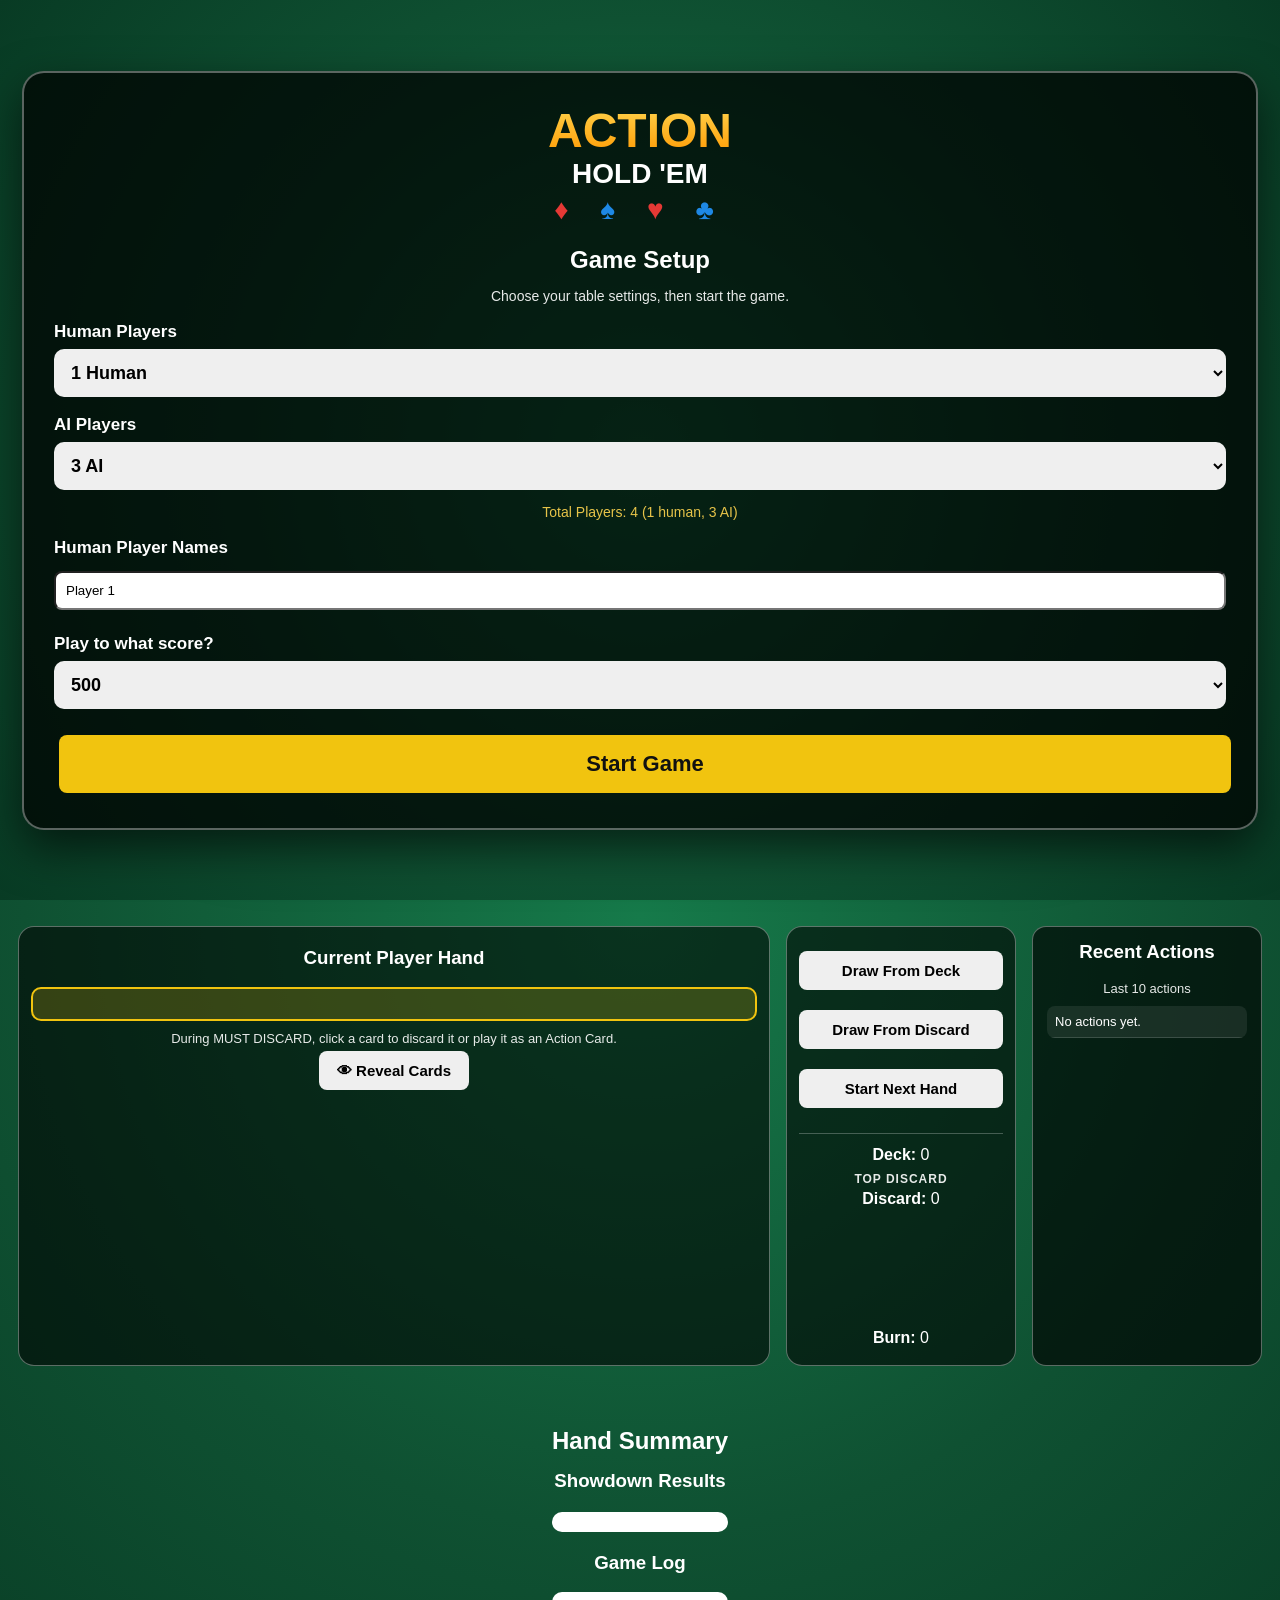
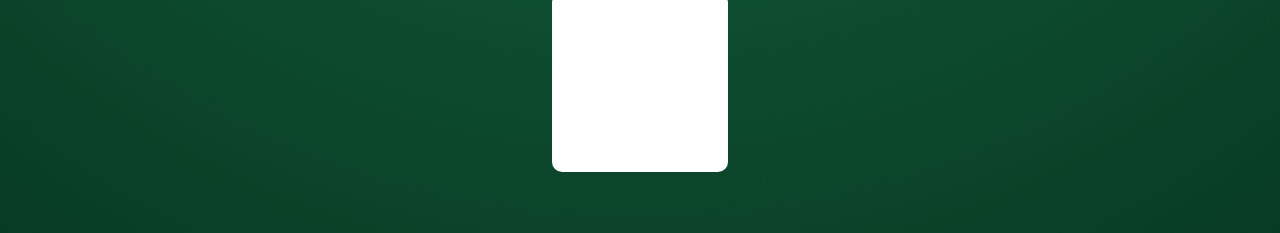
==== commit 90d4cf3f: "Add files via upload" ====
--- a/index.html
+++ b/index.html
@@ -512,6 +512,15 @@
  display:block;
  width:100%;
  margin:8px 0;
+ padding:14px;
+ border-radius:12px;
+ text-align:left;
+ background:#f5f5f5;
+ border:2px solid #ddd;
+}
+.targetBtn:hover{
+ border-color:#F1C40F;
+ transform:translateY(-1px);
 }
 
 
@@ -1460,19 +1469,30 @@
         <h2 style="margin:8px 0 4px 0;">Game Setup</h2>
         <div class="startSubtext">Choose your table settings, then start the game.</div>
 
-        <label for="startPlayerCount">How many players?</label>
-        <select id="startPlayerCount" onchange="renderPlayerNameInputs()">
-            <option value="2">2 Players</option>
-            <option value="3">3 Players</option>
-            <option value="4" selected>4 Players</option>
-            <option value="5">5 Players</option>
-            <option value="6">6 Players</option>
-           
+        <label for="startHumanCount">Human Players</label>
+        <select id="startHumanCount" onchange="updateStartPlayerSetup()">
+            <option value="1" selected>1 Human</option>
+            <option value="2">2 Humans</option>
+            <option value="3">3 Humans</option>
+            <option value="4">4 Humans</option>
+            <option value="5">5 Humans</option>
+            <option value="6">6 Humans</option>
         </select>
+
+        <label for="startAICount">AI Players</label>
+        <select id="startAICount" onchange="updateStartPlayerSetup()">
+            <option value="0">0 AI</option>
+            <option value="1">1 AI</option>
+            <option value="2">2 AI</option>
+            <option value="3" selected>3 AI</option>
+            <option value="4">4 AI</option>
+            <option value="5">5 AI</option>
+        </select>
+        <div id="playerSetupWarning" class="startSubtext" style="color:#ffd54f;"></div>
 
         
 <div id="playerNamesContainer">
-    <label>Player Names</label>
+    <label>Human Player Names</label>
     <div id="playerNameInputs"></div>
 </div>
 
@@ -1542,6 +1562,8 @@
 
 <br>
 <button onclick="openRules()">📖 How to Play & Rules</button>
+<button id="ambienceToggleBtn" onclick="toggleAmbience()">🔊 Ambience: ON</button>
+<button id="sfxToggleBtn" onclick="toggleSFX()">🔊 SFX: ON</button>
 </div>
 
 
@@ -1576,7 +1598,9 @@
 
                 <div class="smallNote">During MUST DISCARD, click a card to discard it or play it as an Action Card.</div>
 
-                <div id="revealHandArea" style="margin-bottom:10px;"></div>
+                <div id="revealHandArea" style="margin-bottom:10px;">
+        <button onclick="toggleHandReveal()" id="revealToggleBtn">👁 Reveal Cards</button>
+    </div>
 
                 <div id="handPreview" style="
                     background:rgba(255,255,255,.15);
@@ -1616,6 +1640,7 @@
                 <h3>Recent Actions</h3>
                 <div class="smallNote">Last 10 actions</div>
                 <div id="recentActionsFeed"><div class="recentActionItem">No actions yet.</div></div>
+                
             </div>
 
         </div>
@@ -1821,6 +1846,53 @@
 <div id="streetDealLayer"></div>
 <div id="openingDealLayer"></div>
 <script>
+
+function playSound(id,vol){
+ const a=document.getElementById(id);
+ if(!a) return;
+
+ const isAmbience=(id==='roomAmbience');
+
+ if(!isAmbience && typeof sfxEnabled!=='undefined' && !sfxEnabled){
+    return;
+ }
+
+ a.pause();
+ a.currentTime=0;
+ a.volume=vol||0.5;
+ a.play().catch(()=>{});
+}
+function startRoomAmbience(){ playSound('roomAmbience',0.12); }
+
+
+let ambienceEnabled=true;
+let sfxEnabled=true;
+
+function toggleAmbience(){
+    const audio=document.getElementById('roomAmbience');
+    const btn=document.getElementById('ambienceToggleBtn');
+    if(!audio || !btn) return;
+
+    ambienceEnabled=!ambienceEnabled;
+
+    if(ambienceEnabled){
+        audio.volume=0.12;
+        audio.play().catch(()=>{});
+        btn.textContent='🔊 Ambience: ON';
+    }else{
+        audio.pause();
+        btn.textContent='🔇 Ambience: OFF';
+    }
+}
+
+function toggleSFX(){
+    sfxEnabled=!sfxEnabled;
+    const btn=document.getElementById('sfxToggleBtn');
+    if(btn){
+        btn.textContent=sfxEnabled ? '🔊 SFX: ON' : '🔇 SFX: OFF';
+    }
+}
+
 let deck=[];
 let players=[];
 let currentPlayerIndex=0;
@@ -1842,6 +1914,9 @@
 let handRevealed=false;
 let playerNames=['Player 1','Player 2','Player 3','Player 4','Player 5','Player 6','Player 7','Player 8','Player 9','Player 10'];
 let playerCount=4;
+let humanPlayerCount=1;
+let aiPlayerCount=3;
+let aiNames=['RiverRat','ChipBot','All-In Al','PocketBot','The Grinder','Bad Beat Bob'];
 let targetScore=500;
 let finalHandTriggered=false;
 let recentActions=[];
@@ -1859,7 +1934,8 @@
 
 
 function renderPlayerNameInputs(){
-    const count=parseInt(document.getElementById('startPlayerCount').value,10);
+    const humanSelect=document.getElementById('startHumanCount') || document.getElementById('startPlayerCount');
+    const count=parseInt(humanSelect ? humanSelect.value : playerCount,10);
     const container=document.getElementById('playerNameInputs');
     if(!container) return;
 
@@ -1870,11 +1946,47 @@
     container.innerHTML=html;
 }
 
-function startGameFromStartScreen(){
-    const playerSelect=document.getElementById("startPlayerCount");
+function updateStartPlayerSetup(){
+    const humanSelect=document.getElementById('startHumanCount');
+    const aiSelect=document.getElementById('startAICount');
+    const warning=document.getElementById('playerSetupWarning');
+
+    let humans=parseInt(humanSelect ? humanSelect.value : 4,10);
+    let ai=parseInt(aiSelect ? aiSelect.value : 0,10);
+
+    if(humans + ai > 6){
+        ai=Math.max(0,6-humans);
+        if(aiSelect) aiSelect.value=String(ai);
+    }
+
+    if(humans + ai < 2){
+        ai=1;
+        if(aiSelect) aiSelect.value='1';
+    }
+
+    if(warning){
+        warning.textContent=`Total Players: ${humans + ai} (${humans} human${humans===1?'':'s'}, ${ai} AI)`;
+    }
+
+    renderPlayerNameInputs();
+}
+
+function startGameFromStartScreen(){ startRoomAmbience(); playSound('shuffleDeckSound',0.4);
+    const humanSelect=document.getElementById("startHumanCount");
+    const aiSelect=document.getElementById("startAICount");
     const targetSelect=document.getElementById("startTargetScore");
 
-    playerCount=parseInt(playerSelect.value,10);
+    humanPlayerCount=parseInt(humanSelect ? humanSelect.value : 4,10);
+    aiPlayerCount=parseInt(aiSelect ? aiSelect.value : 0,10);
+
+    if(humanPlayerCount + aiPlayerCount > 6){
+        aiPlayerCount=Math.max(0,6-humanPlayerCount);
+    }
+    if(humanPlayerCount + aiPlayerCount < 2){
+        aiPlayerCount=1;
+    }
+
+    playerCount=humanPlayerCount + aiPlayerCount;
     targetScore=parseInt(targetSelect.value,10);
 
     const oldPlayerSelect=document.getElementById("playerCountSelect");
@@ -1883,8 +1995,7 @@
     if(oldPlayerSelect) oldPlayerSelect.value=String(playerCount);
     if(oldTargetSelect) oldTargetSelect.value=String(targetScore);
 
-    
-    for(let i=0;i<playerCount;i++){
+    for(let i=0;i<humanPlayerCount;i++){
         const el=document.getElementById('playerName_'+i);
         if(el && el.value.trim()){
             playerNames[i]=el.value.trim();
@@ -1893,8 +2004,12 @@
         }
     }
 
+    for(let i=0;i<aiPlayerCount;i++){
+        playerNames[humanPlayerCount+i]=aiNames[i] || ('AI Player '+(i+1));
+    }
+
     gameScores=Array(playerCount).fill(0);
-    
+
     finalHandTriggered=false;
     handAlreadyScored=false;
     handOver=false;
@@ -1944,6 +2059,206 @@
 function closeRules(){
 document.getElementById('rulesModal').style.display='none';
 }
+
+
+function buildTargetPreviewCard(i){
+ const p=players[i];
+ const score=(gameScores[i]||0);
+ const remaining=Math.max(0,targetScore-score);
+ const handSize=(p.hand||[]).length;
+ const skipCount=(p.effects && p.effects.skipTurns) ? p.effects.skipTurns : 0;
+
+ return `<div>
+ <strong>${p.name}</strong><br>
+ Score: ${score}<br>
+ Remaining: ${remaining}<br>
+ Cards: ${handSize}
+ ${skipCount>0?'<br>⏭️ Skip x'+skipCount:''}
+ </div>`;
+}
+
+function sleep(ms){
+    return new Promise(resolve=>setTimeout(resolve,ms));
+}
+
+function isAIPlayer(index=currentPlayerIndex){
+    return players[index] && players[index].isAI;
+}
+
+function chooseAITarget(excludeSelf=true){
+    const candidates=players
+        .map((p,i)=>({p,i,score:gameScores[i]||0,handSize:(p.hand||[]).length}))
+        .filter(x=>!excludeSelf || x.i!==currentPlayerIndex);
+
+    if(!candidates.length) return currentPlayerIndex;
+
+    candidates.sort((a,b)=>{
+        if(b.score!==a.score) return b.score-a.score;
+        return b.handSize-a.handSize;
+    });
+    return candidates[0].i;
+}
+
+function aiChooseDiscardIndex(player){
+    let actionIndexes=[];
+    for(let i=0;i<player.hand.length;i++){
+        if(player.hand[i].category==="action") actionIndexes.push(i);
+    }
+    if(actionIndexes.length){
+        actionIndexes.sort((a,b)=>(player.hand[a].penalty||0)-(player.hand[b].penalty||0));
+        return actionIndexes[0];
+    }
+
+    let weakestIndex=0;
+    let weakestValue=99;
+    const rankMap={"2":2,"3":3,"4":4,"5":5,"6":6,"7":7,"8":8,"9":9,"10":10,"J":11,"Q":12,"K":13,"A":14};
+
+    player.hand.forEach((card,i)=>{
+        if(card.category==="wild") return;
+        let value=8;
+        if(card.category==="standard"){
+            const rankText=card.name.slice(0,-1);
+            value=rankMap[rankText] || 8;
+        }
+        if(value<weakestValue){
+            weakestValue=value;
+            weakestIndex=i;
+        }
+    });
+
+    return weakestIndex;
+}
+
+
+function isAIActionPlayable(card){
+    if(!card || card.category!=="action") return false;
+    const a=card.action || "";
+
+    if(a==="bonus_self" && currentPlayer() && (currentPlayer().hand||[]).length>=3){
+        return false;
+    }
+
+    if(a==="bonus_targeted"){
+        const target=chooseAITarget(true);
+        if(!canReceiveBonusCard(target)){
+            return false;
+        }
+    }
+
+    if(a==="change_community" && (phase==="PRE-FLOP" || phase==="PRE_FLOP")){
+        return false;
+    }
+    return true;
+}
+
+function aiChooseActionCardIndex(player){
+    const preferred=[
+        "bonus_self","burn_targeted","skip","trade_hands","face_up_targeted",
+        "peek_targeted","full_reset_self","bonus_targeted","burn_all","pass_left","pass_right"
+    ];
+
+    for(const action of preferred){
+        const idx=player.hand.findIndex(c=>{
+            if(c.category!=="action" || c.action!==action) return false;
+            try{
+                return isAIActionPlayable(c) && canPlayActionCard(c).valid;
+            }catch(e){
+                return false;
+            }
+        });
+        if(idx>=0) return idx;
+    }
+    return -1;
+}
+
+
+function aiGetLegalDiscardIndexes(player){
+    const legal=[];
+    for(let i=0;i<player.hand.length;i++){
+        const card=player.hand[i];
+
+        if(card.category==="action"){
+            try{
+                if(isAIActionPlayable(card) && canPlayActionCard(card).valid){
+                    legal.push(i);
+                }
+            }catch(e){}
+            continue;
+        }
+
+        if(card.id!==lastDrawnFromDiscardId){
+            legal.push(i);
+        }
+    }
+    return legal;
+}
+
+async function runAITurnIfNeeded(){
+    if(handOver) return;
+    const player=currentPlayer();
+    if(!player || !player.isAI) return;
+
+    handRevealed=false;
+    updateAll();
+
+    log("🤖 "+player.name+" is thinking...");
+    await sleep(800);
+
+    if(turnState==="MUST_DRAW"){
+        const top=discardPile[discardPile.length-1];
+        if(top && top.category!=="action" && Math.random()<0.35){
+            drawFromDiscard();
+        }else{
+            drawFromDeck();
+        }
+        await sleep(600);
+    }
+
+    if(turnState!=="MUST_DISCARD" || handOver) return;
+
+    for(let attempt=0; attempt<12 && turnState==="MUST_DISCARD" && !handOver; attempt++){
+        const beforeHand=player.hand.length;
+
+        const actionIndex=aiChooseActionCardIndex(player);
+
+        if(actionIndex>=0 && Math.random()<0.65){
+            try{ await discardCard(actionIndex,true); }catch(e){}
+        }else{
+            const legalMoves=aiGetLegalDiscardIndexes(player);
+
+            if(legalMoves.length){
+                const discardIndex=legalMoves.includes(aiChooseDiscardIndex(player))
+                    ? aiChooseDiscardIndex(player)
+                    : legalMoves[0];
+
+                try{ await discardCard(discardIndex,true); }catch(e){}
+            }
+        }
+
+        await sleep(150);
+
+        if(turnState!=="MUST_DISCARD" || handOver){
+            return;
+        }
+
+        const legalDiscard=player.hand.findIndex(c=>c.id!==lastDrawnFromDiscardId);
+        if(legalDiscard>=0){
+            try{ await discardCard(legalDiscard,true); }catch(e){}
+        }
+
+        await sleep(150);
+
+        if(turnState!=="MUST_DISCARD" || handOver){
+            return;
+        }
+    }
+
+    const emergency=player.hand.findIndex(c=>c.id!==lastDrawnFromDiscardId);
+    if(emergency>=0){
+        try{ await discardCard(emergency,true); }catch(e){}
+    }
+}
+
 
 function currentPlayer(){ return players[currentPlayerIndex]; }
 
@@ -2031,6 +2346,10 @@
 
 
 async function playUniqueActionAnimation(card){
+ if(card && card.action){
+   if(card.action.includes('burn')) playSound('burnSound',0.55);
+   else if(card.action==='trade_hands' || card.action.includes('full_reset')) playSound('tradeSound',0.55);
+ }
  return new Promise(resolve=>{
    const overlay=document.getElementById('fxOverlay');
    const center=document.getElementById('fxCenter');
@@ -2227,7 +2546,8 @@
 }
 
 
-function playOpeningDealAnimation(){
+function playOpeningDealAnimation(){ playSound('shuffleSound',0.5);
+ playShuffleSound();
  return new Promise(resolve=>{
    const layer=document.getElementById("openingDealLayer");
    if(!layer){ resolve(); return; }
@@ -2297,7 +2617,8 @@
  });
 }
 
-function playStreetDealAnimation(street){
+function playStreetDealAnimation(street){ playSound('flipSound',0.5);
+ playCardFlipSound();
  return new Promise(resolve=>{
    const layer=document.getElementById('streetDealLayer');
    if(!layer){ resolve(); return; }
@@ -2375,19 +2696,9 @@
     return descriptions[card.action] || "Play this Action Card.";
 }
 
-function showStreetModal(title, body){
-    const modal=document.getElementById("streetModal");
-    if(!modal) return;
-    document.getElementById("streetModalTitle").innerText=title;
-    document.getElementById("streetModalBody").innerText=body;
-    modal.style.display="block";
-}
-
-function closeStreetModal(){
-    const modal=document.getElementById("streetModal");
-    if(modal) modal.style.display="none";
-    showTurnModal();
-}
+function showStreetModal(){ return; }
+
+function closeStreetModal(){ return; }
 
 function showActionHelpModal(card,index){
     pendingActionCardIndex=index;
@@ -2419,18 +2730,31 @@
 
 function showTurnModal(){
     if(handOver) return;
-    const phaseText=phase;
-    const nextAction=getNextStepText();
-
-    document.getElementById("turnModalPlayer").innerText=currentPlayer().name;
-    document.getElementById("turnModalPhase").innerText=phaseText+" • "+currentPlayer().name+"'s Turn";
-    document.getElementById("turnModalAction").innerText="Next Step: "+nextAction+" — "+getWhatHappensNextText();
-    document.getElementById("turnModal").style.display="block";
+
+    const modal=document.getElementById("turnModal");
+    if(modal) modal.style.display="none";
+
+    if(isAIPlayer()){
+        handRevealed=false;
+        updateAll();
+        setTimeout(runAITurnIfNeeded,500);
+        return;
+    }
+
+    updateAll();
 }
 
 function closeTurnModalAndReveal(){
-    document.getElementById("turnModal").style.display="none";
     revealCurrentHand();
+}
+
+function toggleHandReveal(){
+    handRevealed=!handRevealed;
+    const btn=document.getElementById("revealToggleBtn");
+    if(btn){
+        btn.innerText=handRevealed ? "🙈 Hide Cards" : "👁 Reveal Cards";
+    }
+    updateAll();
 }
 
 function log(message){
@@ -2507,7 +2831,7 @@
 
     playerCount = newCount;
 
-    gameScores = Array(playerCount).fill(0);
+    // gameScores preserved when changing player count during a game;
 
     const startScreen=document.getElementById("startScreen");
     if(!startScreen || startScreen.style.display==="none"){
@@ -2561,8 +2885,6 @@
     handRevealed = false;
     turnsTakenThisRound = 0;
 
-    updatePlayerCountFromDropdown();
-
     while(gameScores.length < playerCount){
         gameScores.push(0);
     }
@@ -2578,6 +2900,7 @@
         players.push({
             name: playerNames[i] || ("Player "+(i+1)),
             hand: [],
+            isAI: i >= humanPlayerCount,
             effects:{faceUp:false, skip:false, bonus:false}
         });
     }
@@ -2626,11 +2949,11 @@
 
         advanceToNextPlayer();
 
-        if((currentPlayer().effects.skip||0) > 0){
+        if(currentPlayer().effects.skip){
 
             log(currentPlayer().name+" was skipped.");
 
-            currentPlayer().effects.skip--;
+            currentPlayer().effects.skip=false;
 
             turnsTakenThisRound++;
 
@@ -2788,7 +3111,7 @@
 }
 
 
-function drawFromDeck(){
+function drawFromDeck(){ playSound('drawDeckSound',0.45);
     if(handOver){ alert("Hand is over. Start the next hand."); return; }
 
     if(turnState!=="MUST_DRAW"){ alert("You must discard before drawing again."); return; }
@@ -2801,7 +3124,7 @@
     updateAll();
 }
 
-function drawFromDiscard(){
+function drawFromDiscard(){ playSound('drawDiscardSound',0.45);
     if(handOver){ alert("Hand is over. Start the next hand."); return; }
 
     if(turnState!=="MUST_DRAW"){ alert("You must discard before drawing again."); return; }
@@ -2820,6 +3143,10 @@
 let targetSelectionCallback=null;
 
 function chooseTarget(excludeSelf=true){
+    if(isAIPlayer()){
+        return Promise.resolve(chooseAITarget(excludeSelf));
+    }
+
     const modal=document.getElementById('targetModal');
     const buttons=document.getElementById('targetButtons');
 
@@ -2832,7 +3159,7 @@
 
             const btn=document.createElement('button');
             btn.className='targetBtn';
-            btn.textContent=p.name;
+            btn.innerHTML=buildTargetPreviewCard(i);
             btn.onclick=()=>{
                 modal.style.display='none';
                 resolve(i);
@@ -2878,16 +3205,21 @@
 
 async function chooseCommunityCard(){
 
+    const availableCards=[];
+
+    flop.forEach((card,index)=>availableCards.push({label:'Flop '+(index+1)+': '+card.name,area:'flop',index:index}));
+    if(turnCard) availableCards.push({label:'Turn: '+turnCard.name,area:'turn',index:0});
+    if(riverCard) availableCards.push({label:'River: '+riverCard.name,area:'river',index:0});
+
+    if(isAIPlayer()){
+        if(!availableCards.length) return null;
+        return availableCards[Math.floor(Math.random()*availableCards.length)];
+    }
+
     return new Promise(resolve=>{
         const modal=document.getElementById('targetModal');
         const buttons=document.getElementById('targetButtons');
         buttons.innerHTML='';
-
-        const availableCards=[];
-
-        flop.forEach((card,index)=>availableCards.push({label:'Flop '+(index+1)+': '+card.name,area:'flop',index:index}));
-        if(turnCard) availableCards.push({label:'Turn: '+turnCard.name,area:'turn',index:0});
-        if(riverCard) availableCards.push({label:'River: '+riverCard.name,area:'river',index:0});
 
         availableCards.forEach(item=>{
             const btn=document.createElement('button');
@@ -3117,9 +3449,27 @@
 }
 
 
+
+function canReceiveBonusCard(playerIndex){
+    const target=players[playerIndex];
+    if(!target) return false;
+    return (target.hand || []).length < 3;
+}
+
+function getBonusBlockedMessage(playerIndex){
+    const target=players[playerIndex];
+    const name=target ? target.name : "That player";
+    return name + " already has 3 cards and cannot receive another Bonus Card.";
+}
+
+
 function canPlayActionCard(card){
 
-    if(card.action==="change_community"){
+    
+    if(card && card.action==="bonus_self" && currentPlayer() && (currentPlayer().hand||[]).length>=3){
+        return {valid:false, reason:"You already have 3 cards and cannot receive another Bonus Card."};
+    }
+if(card.action==="change_community"){
         const communityCount = flop.length + (turnCard ? 1 : 0) + (riverCard ? 1 : 0);
         if(communityCount===0){
             return {valid:false, reason:"No community cards have been revealed yet."};
@@ -3166,7 +3516,9 @@
     if(card.action==="peek_targeted"){
         const idx=await chooseTarget(true);
         if(idx===null) return false;
-        alert(players[idx].name+"'s hand: "+players[idx].hand.map(c=>c.name).join(", "));
+        if(!isAIPlayer()){
+            alert(players[idx].name+"'s hand: "+players[idx].hand.map(c=>c.name).join(", "));
+        }
         log(currentPlayer().name+" peeked at "+players[idx].name+"'s hand.");
         return true;
     }
@@ -3188,7 +3540,7 @@
     if(card.action==="skip"){
         const idx=await chooseTarget(true);
         if(idx===null) return false;
-        players[idx].effects.skip=(players[idx].effects.skip||0)+1;
+        players[idx].effects.skip=true;
         log(players[idx].name+" will lose their next turn.");
         return true;
     }
@@ -3308,7 +3660,12 @@
 
     if(card.action==="bonus_self"){
 
-        return applyBonusToPlayer(currentPlayerIndex);
+        
+        if(!canReceiveBonusCard(currentPlayerIndex)){
+            alert(getBonusBlockedMessage(currentPlayerIndex));
+            return false;
+        }
+return applyBonusToPlayer(currentPlayerIndex);
     }
 
     if(card.action==="bonus_targeted"){
@@ -3570,13 +3927,17 @@
 
 function renderScoreboard(){
 
-    let html="<table><tr><th>Player</th><th>Score</th></tr>";
+    let html="<table><tr><th>Player</th><th>Type</th><th>Score</th><th>Needed</th></tr>";
 
     players.forEach((player,index)=>{
+        const score=gameScores[index] || 0;
+        const needed=Math.max(0,targetScore-score);
         html += `
             <tr>
                 <td>${player.name}</td>
-                <td><strong>${gameScores[index] || 0}</strong></td>
+                <td>${player.isAI ? "🤖 AI" : "👤 Human"}</td>
+                <td><strong>${score}</strong></td>
+                <td>${needed}</td>
             </tr>
         `;
     });
@@ -3630,9 +3991,9 @@
 
         html+=`
             <div class="seat seat-${i} ${isCurrent ? "currentPlayer" : ""}">
-                <div class="seatAvatar">👤</div>${i===dealerIndex?'<div class="dealerButton">D</div>':""}
+                <div class="seatAvatar">${p.isAI ? "🤖" : "👤"}</div>${i===dealerIndex?'<div class="dealerButton">D</div>':""}
                 <div class="seatHeader">
-                    <div>${isCurrent ? "▶ " : ""}${p.name}</div>
+                    <div>${isCurrent ? "▶ " : ""}${p.name} ${p.isAI ? "🤖" : ""}</div>
                     <div class="seatScore">$${gameScores[i] || 0}</div>
                 </div>
                 <div class="seatCards">${cards}</div>
@@ -4409,6 +4770,45 @@
 renderPlayerNameInputs();
 // Game starts from the starter screen.
 
+
+function playCardFlipSound(){
+  const s=document.getElementById('cardFlipSound');
+  if(!s) return;
+  s.currentTime=0;
+  s.volume=0.5;
+  s.play().catch(()=>{});
+}
+
+function playShuffleSound(){
+  const s=document.getElementById('shuffleSound');
+  if(!s) return;
+  s.currentTime=0;
+  s.volume=0.4;
+  s.play().catch(()=>{});
+}
+
+function startRoomAmbience(){
+  const s=document.getElementById('roomAmbience');
+  if(!s) return;
+  s.volume=0.15;
+  s.play().catch(()=>{});
+}
+
+
+window.addEventListener('DOMContentLoaded',()=>{ updateStartPlayerSetup(); });
 </script>
+
+<audio id="roomAmbience" loop>
+  <source src="freesound_community-poker-room-33521.mp3" type="audio/mpeg">
+</audio>
+
+<audio id="cardFlipSound">
+  <source src="freesound_community-shuffleandcardflip1-40942.mp3" type="audio/mpeg">
+</audio>
+
+<audio id="shuffleSound">
+  <source src="freesound_community-shuffling-cards-01-86984.mp3" type="audio/mpeg">
+</audio>
+
 </body>
 </html>
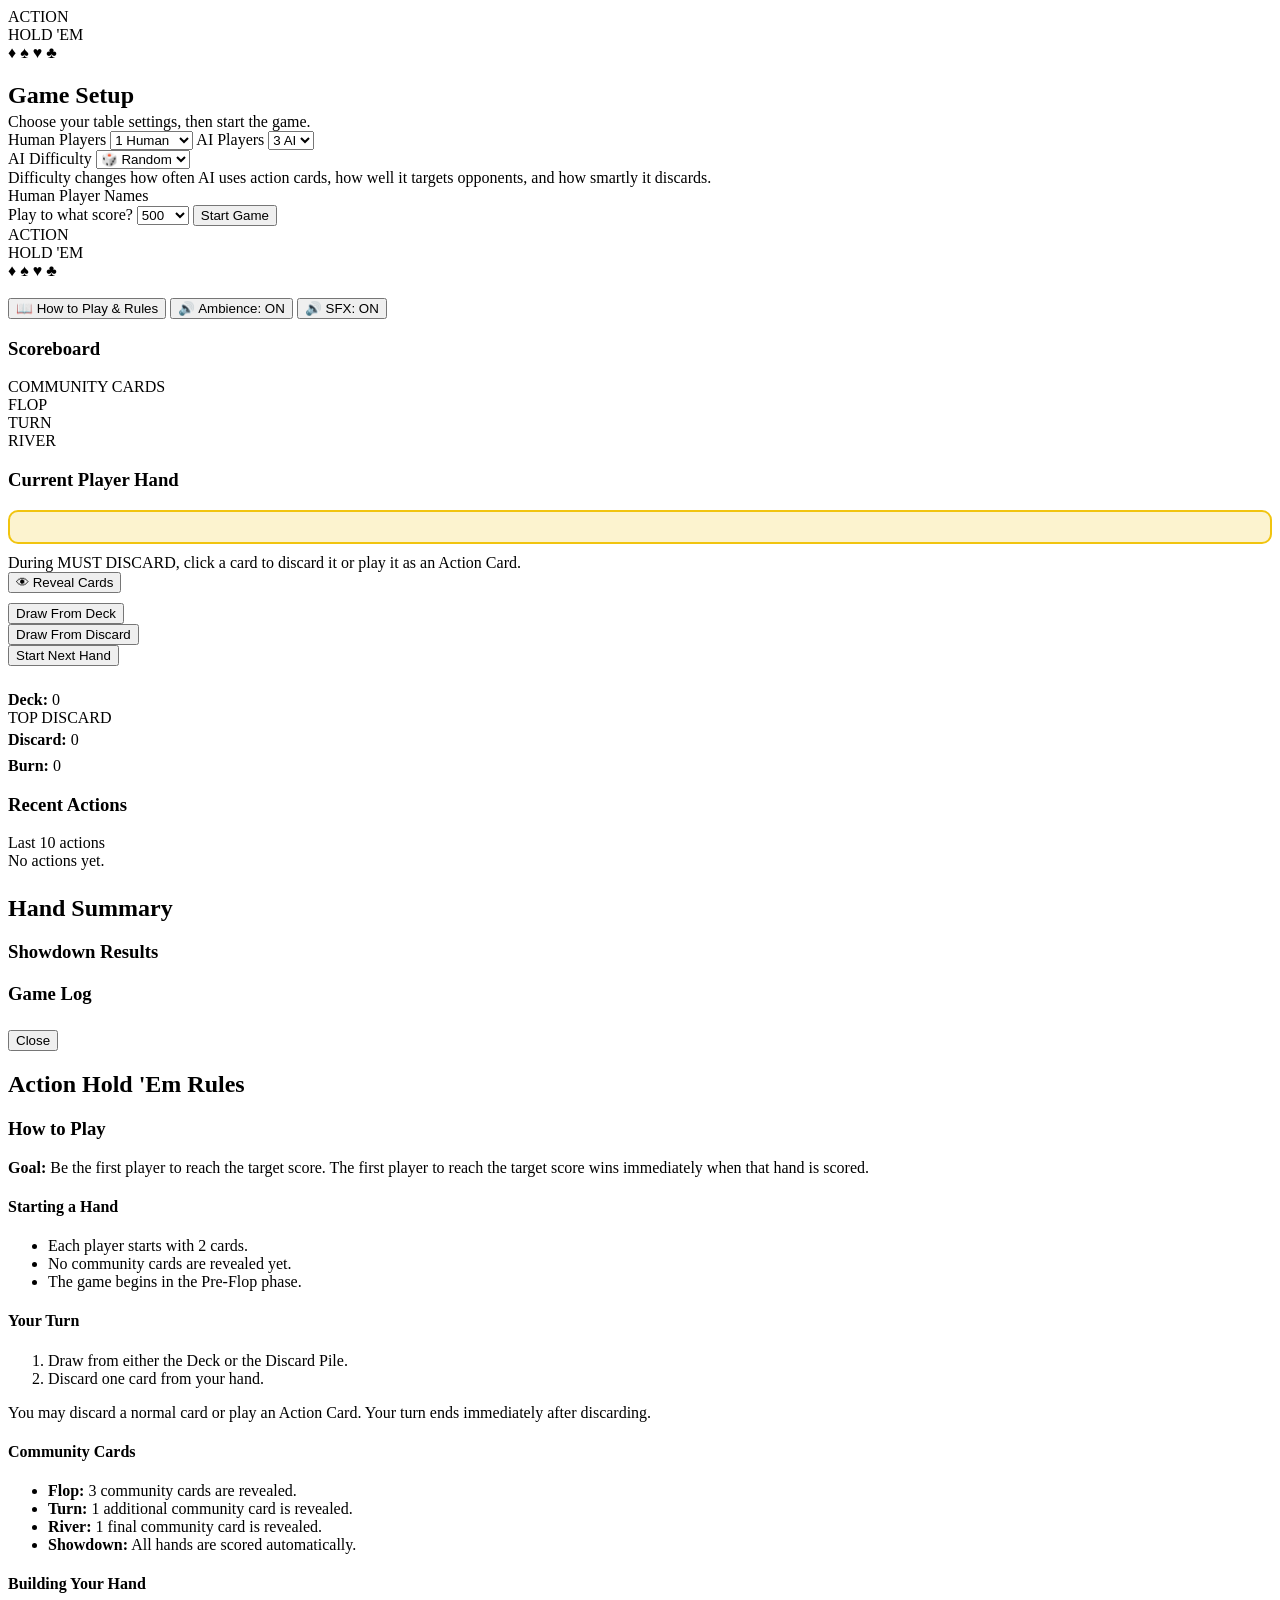
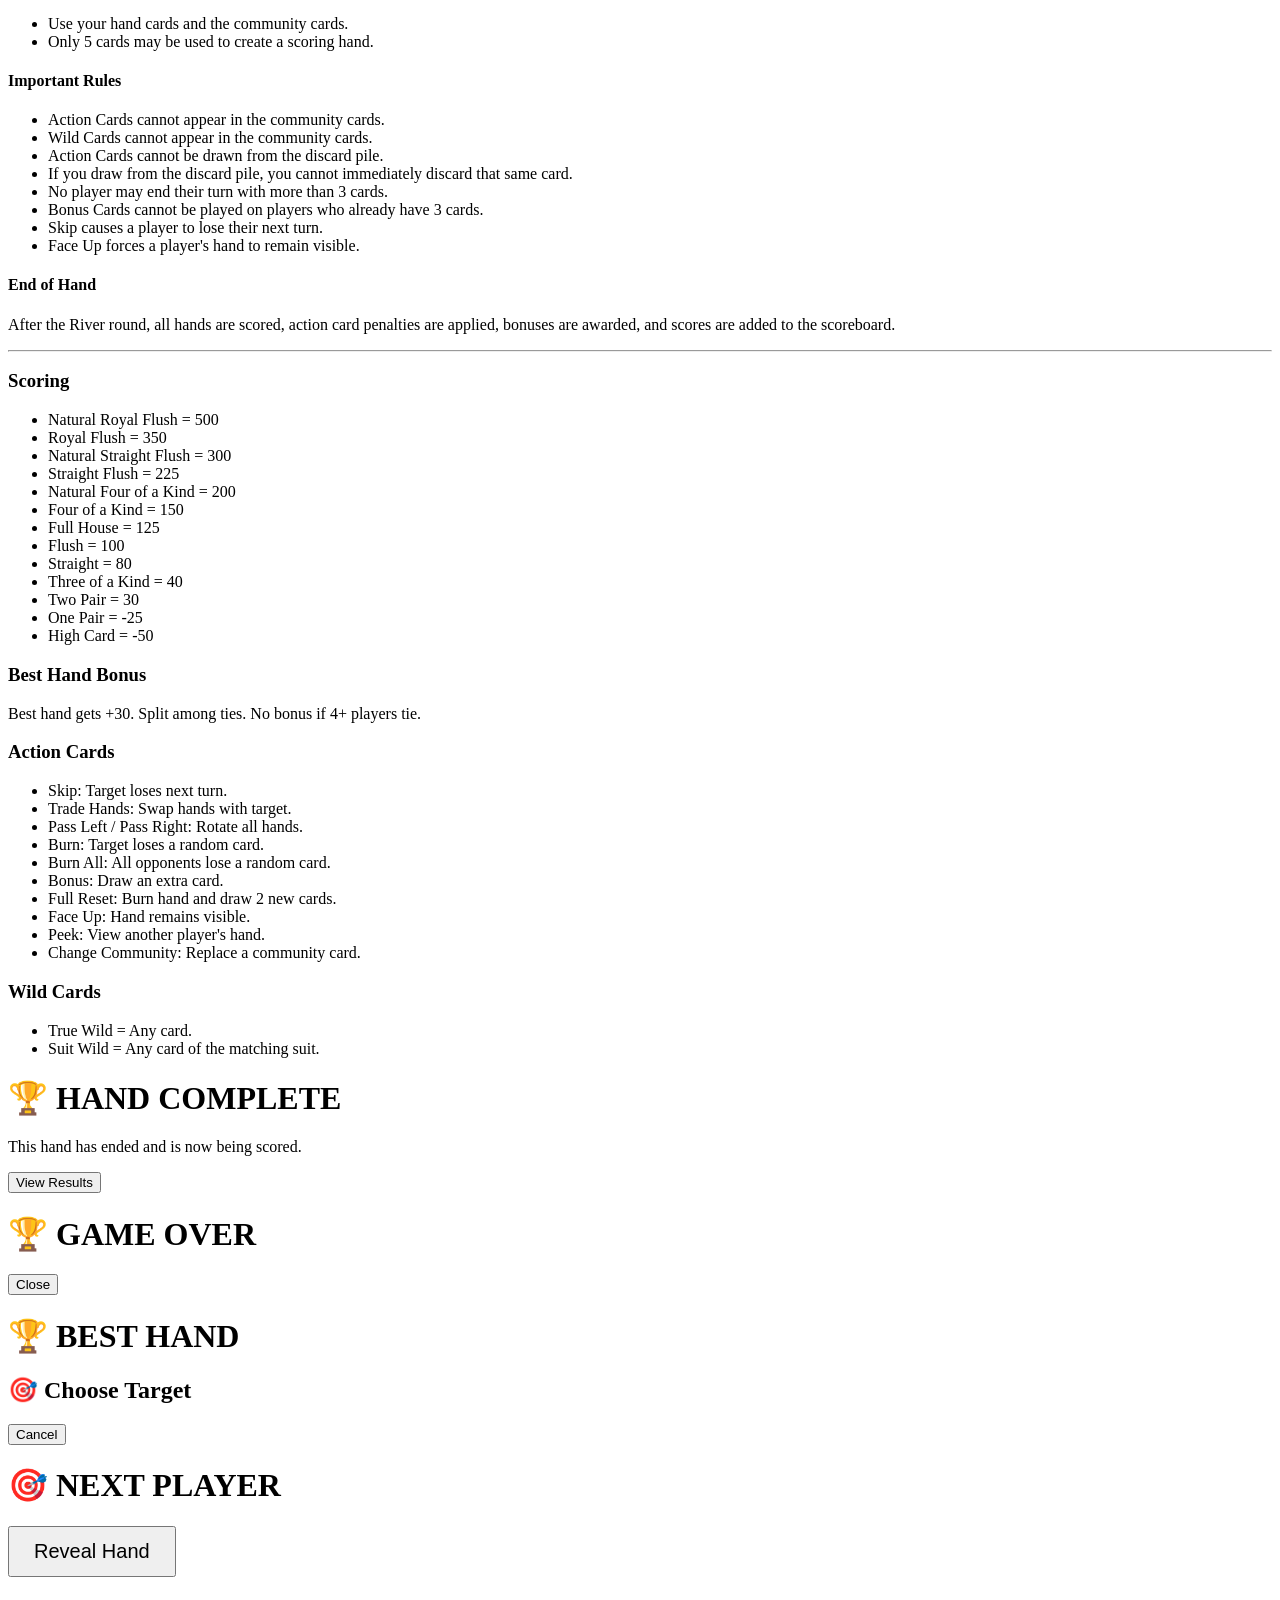
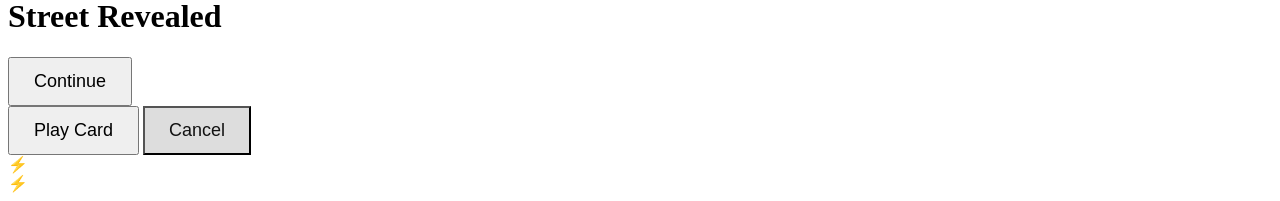
==== commit 0beb6e24: "Add files via upload" ====
--- a/index.html
+++ b/index.html
@@ -2,1454 +2,7 @@
 <html>
 <head>
 <title>Action Hold 'Em v7.0</title>
-<style>
-:root{
-    --felt:#0f5132;
-    --felt-dark:#083b24;
-    --panel:rgba(255,255,255,.12);
-    --panel-border:rgba(255,255,255,.35);
-}
-*{box-sizing:border-box;}
-body{
-    font-family:Arial,sans-serif;
-    text-align:center;
-    background:radial-gradient(circle at center, #167a4a 0%, var(--felt) 55%, var(--felt-dark) 100%);
-    color:white;
-    padding:18px;
-    margin:0;
-}
-h1{margin-bottom:4px;}
-h3{margin-top:8px;}
-button{
-    padding:11px 18px;
-    font-size:15px;
-    margin:5px;
-    cursor:pointer;
-    border:0;
-    border-radius:8px;
-    font-weight:bold;
-}
-button:disabled{
-    opacity:.45;
-    cursor:not-allowed;
-}
-.controls{
-    background:none;
-    border:none;
-    padding:0;
-    margin:12px auto;
-}
-
-.card{
-    display:inline-flex;
-    justify-content:center;
-    align-items:center;
-    flex-direction:column;
-    border-radius:10px;
-    border:1px solid black;
-    width:104px;
-    height:76px;
-    padding:8px;
-    margin:5px;
-    font-weight:bold;
-    vertical-align:top;
-    box-shadow:0 3px 8px rgba(0,0,0,.3);
-    font-size:14px;
-}
-.card.clickable{cursor:pointer;}
-.card.clickable:hover{transform:translateY(-4px) scale(1.03);}
-.standard{background:white;color:black;}
-.wild{background:#111;color:white;}
-.skip{background:#2E86DE;color:white;}
-.bonus{background:#27AE60;color:white;}
-.burn{background:#C0392B;color:white;}
-.reset{background:#E67E22;color:white;}
-.info{background:#8E44AD;color:white;}
-.swap{background:#F1C40F;color:black;}
-.hiddenCard{background:#1f1f1f;color:white;border:1px solid #777;}
-.deckBack,
-.cardBack{
-    background:#000;
-    border:2px solid #ffffff;
-    position:relative;
-    overflow:hidden;
-    color:white;
-    cursor:pointer;
-}
-
-.deckBack::before,
-.cardBack::before{
-    content:"♦";
-    position:absolute;
-    top:8px;
-    left:10px;
-    font-size:30px;
-    color:#e53935;
-    font-weight:bold;
-}
-
-.deckBack::after,
-.cardBack::after{
-    content:"♠";
-    position:absolute;
-    top:8px;
-    right:10px;
-    font-size:30px;
-    color:#1e88e5;
-    font-weight:bold;
-}
-
-.backLogo{
-    position:absolute;
-    inset:0;
-    display:flex;
-    flex-direction:column;
-    justify-content:center;
-    align-items:center;
-}
-
-.backAction{
-    font-size:20px;
-    font-weight:900;
-    background:linear-gradient(#ffd54f,#ff9800);
-    -webkit-background-clip:text;
-    -webkit-text-fill-color:transparent;
-}
-
-.backHoldem{
-    color:white;
-    font-size:13px;
-    font-weight:900;
-}
-
-.cornerClub{
-    position:absolute;
-    bottom:8px;
-    left:10px;
-    font-size:24px;
-    color:#1e88e5;
-    font-weight:bold;
-}
-
-.cornerHeart{
-    position:absolute;
-    bottom:8px;
-    right:10px;
-    font-size:24px;
-    color:#e53935;
-    font-weight:bold;
-}
-.section{margin-top:18px;}
-.statusBar{
-    display:flex;
-    justify-content:center;
-    flex-wrap:wrap;
-    gap:10px;
-    margin:12px auto;
-}
-.statusBox{
-    background:white;
-    color:black;
-    padding:12px 18px;
-    border-radius:10px;
-    min-width:170px;
-    box-shadow:0 3px 8px rgba(0,0,0,.25);
-}
-.tableArea{
-    max-width:1400px;
-    margin:18px auto;
-    display:grid;
-    grid-template-columns:1fr 1.5fr 1fr;
-    gap:14px;
-    align-items:start;
-}
-.panel{
-    background:var(--panel);
-    border:1px solid var(--panel-border);
-    border-radius:16px;
-    padding:12px;
-    backdrop-filter:blur(2px);
-}
-.communityPanel{min-height:280px;}
-.playerGrid{
-    display:grid;
-    grid-template-columns:repeat(auto-fit, minmax(190px,1fr));
-    gap:10px;
-    max-width:1400px;
-    margin:0 auto;
-}
-.playerBox{
-    background:rgba(255,255,255,.13);
-    border:1px solid rgba(255,255,255,.35);
-    border-radius:14px;
-    padding:10px;
-    min-height:130px;
-}
-.currentPlayer{
-    outline:3px solid #F1C40F;
-    background:rgba(255,255,255,.22);
-}
-.effect{
-    display:inline-block;
-    background:#222;
-    color:white;
-    border-radius:12px;
-    padding:3px 8px;
-    margin:3px;
-    font-size:12px;
-}
-#log{
-    background:white;
-    color:black;
-    width:100%;
-    max-width:1400px;
-    margin:auto;
-    padding:10px;
-    border-radius:10px;
-    text-align:left;
-    height:180px;
-    overflow-y:auto;
-}
-#results{
-    background:white;
-    color:black;
-    width:100%;
-    max-width:1400px;
-    margin:auto;
-    padding:10px;
-    border-radius:10px;
-    text-align:left;
-    overflow:auto;
-}
-#scoreboard{
-    background:white;
-    color:black;
-    width:100%;
-    max-width:1400px;
-    margin:auto;
-    padding:10px;
-    border-radius:10px;
-}
-table{border-collapse:collapse;width:100%;}
-th,td{border:1px solid #ccc;padding:7px;text-align:left;}
-.smallNote{font-size:13px;opacity:.9;}
-.passScreen{
-    background:rgba(0,0,0,.35);
-    border:2px solid rgba(255,255,255,.35);
-    border-radius:14px;
-    padding:20px;
-    margin:10px 0;
-    text-align:center;
-}
-.passPlayer{
-    font-size:28px;
-    font-weight:bold;
-    margin:15px 0;
-}
-
-/* v5.3 card visual upgrade */
-.card{
-    width:90px;
-    height:130px;
-    min-width:90px;
-    min-height:130px;
-}
-
-.pokerCard{
-    background:white;
-    border:2px solid #222;
-    border-radius:10px;
-    position:relative;
-    padding:0;
-    overflow:hidden;
-    display:inline-block;
-    box-shadow:0 4px 10px rgba(0,0,0,.35);
-}
-
-.pokerCard.redCard{ color:#d00000; }
-.pokerCard.blackCard{ color:#111; }
-
-.cardCorner{
-    position:absolute;
-    text-align:center;
-    font-weight:900;
-    font-size:18px;
-    line-height:1;
-}
-
-.cardCorner.topLeft{
-    top:7px;
-    left:8px;
-}
-
-.cardCorner.bottomRight{
-    bottom:7px;
-    right:8px;
-    transform:rotate(180deg);
-}
-
-.centerSuit{
-    position:absolute;
-    top:50%;
-    left:50%;
-    transform:translate(-50%,-50%);
-    font-size:50px;
-    line-height:1;
-}
-
-.wildFace{
-    background:#111;
-    color:white;
-    border:2px solid white;
-    font-weight:900;
-    font-size:18px;
-}
-
-.wildSuitGrid{
-    font-size:26px;
-    line-height:1.1;
-}
-
-.actionFace{
-    color:white;
-    border:2px solid #222;
-    border-radius:10px;
-    padding:8px;
-    display:inline-flex;
-    flex-direction:column;
-    justify-content:space-between;
-    align-items:center;
-    text-align:center;
-    font-weight:900;
-    box-shadow:0 4px 10px rgba(0,0,0,.35);
-}
-
-.actionIcon{
-    font-size:32px;
-    line-height:1;
-    margin-top:4px;
-}
-
-.actionTitle{
-    font-size:18px;
-    line-height:1.05;
-    text-transform:uppercase;
-}
-
-.actionPenalty{
-    align-self:flex-end;
-    font-size:22px;
-}
-
-.targetBadge{
-    position:absolute;
-    top:5px;
-    left:5px;
-    font-size:16px;
-    background:rgba(255,255,255,.2);
-    border-radius:50%;
-    width:24px;
-    height:24px;
-    display:flex;
-    align-items:center;
-    justify-content:center;
-}
-
-.deckBack,
-.cardBack{
-    width:90px;
-    height:130px;
-    min-width:90px;
-    min-height:130px;
-}
-
-@media(max-width:850px){
-    .tableArea{grid-template-columns:1fr;}
-    .card{width:92px;height:70px;font-size:13px;}
-}
-
-.pokerTableLayout{
-    max-width:1400px;
-    margin:18px auto;
-    display:grid;
-    grid-template-columns:260px 1fr 260px;
-    gap:18px;
-    align-items:start;
-}
-
-.communityPanel{
-    min-height:420px;
-}
-
-#communityRow{
-    min-height:180px;
-}
-
-.leftPanel,.rightPanel{
-    position:sticky;
-    top:10px;
-}
-
-@media(max-width:1000px){
-    .pokerTableLayout{
-        grid-template-columns:1fr;
-    }
-}
-
-
-.rulesModal{
- display:none;
- position:fixed;
- inset:0;
- background:rgba(0,0,0,.75);
- z-index:9999;
- overflow:auto;
-}
-.rulesContent{
- background:white;
- color:black;
- max-width:1400px;
- margin:40px auto;
- padding:20px;
- border-radius:12px;
- text-align:left;
-}
-
-
-.pageLogo{
-    display:flex;
-    flex-direction:column;
-    align-items:center;
-    justify-content:center;
-    margin:10px 0 20px 0;
-}
-.pageLogo .logoAction{
-    font-size:48px;
-    font-weight:900;
-    background:linear-gradient(#ffd54f,#ff9800);
-    -webkit-background-clip:text;
-    -webkit-text-fill-color:transparent;
-}
-.pageLogo .logoHoldem{
-    font-size:28px;
-    font-weight:900;
-    color:white;
-}
-.pageLogo .logoSuits{
-    font-size:28px;
-    letter-spacing:12px;
-    margin-top:4px;
-    font-weight:bold;
-}
-
-.redSuit{
-    color:#e53935;
-}
-
-.blueSuit{
-    color:#1e88e5;
-}
-
-
-.handCompleteModal{
- display:none;
- position:fixed;
- inset:0;
- background:rgba(0,0,0,.8);
- z-index:10000;
-}
-.handCompleteContent{
- background:white;
- color:black;
- max-width:1400px;
- margin:120px auto;
- padding:30px;
- border-radius:16px;
- text-align:center;
- animation:popIn .35s ease;
-}
-@keyframes popIn{
- from{transform:scale(.8);opacity:0;}
- to{transform:scale(1);opacity:1;}
-}
-
-
-.gameOverModal{
- display:none;
- position:fixed;
- inset:0;
- background:rgba(0,0,0,.85);
- z-index:10001;
-}
-.gameOverContent{
- background:white;
- color:black;
- max-width:1400px;
- margin:80px auto;
- padding:30px;
- border-radius:16px;
- text-align:center;
-}
-
-
-.targetModal{
- display:none;
- position:fixed;
- inset:0;
- background:rgba(0,0,0,.8);
- z-index:10002;
-}
-.targetContent{
- background:white;
- color:black;
- max-width:1400px;
- margin:100px auto;
- padding:25px;
- border-radius:16px;
- text-align:center;
-}
-.targetBtn{
- display:block;
- width:100%;
- margin:8px 0;
- padding:14px;
- border-radius:12px;
- text-align:left;
- background:#f5f5f5;
- border:2px solid #ddd;
-}
-.targetBtn:hover{
- border-color:#F1C40F;
- transform:translateY(-1px);
-}
-
-
-/* v8.0 Poker Table Layout */
-.casinoLayout{
-    max-width:1400px;
-    margin:18px auto;
-    display:grid;
-    grid-template-columns:1fr;
-    gap:16px;
-    align-items:start;
-}
-
-.sideStats{
-    background:rgba(0,0,0,.65);
-    border:1px solid rgba(255,255,255,.35);
-    border-radius:14px;
-    overflow:hidden;
-    padding:0;
-}
-
-.statBlock{
-    padding:18px 10px;
-    border-bottom:1px solid rgba(255,255,255,.25);
-    text-align:center;
-}
-
-.statBlock:last-child{
-    border-bottom:none;
-}
-
-.statBlock h3{
-    margin:0 0 8px 0;
-    font-size:18px;
-    letter-spacing:.5px;
-}
-
-.statNumber{
-    font-size:34px;
-    font-weight:900;
-    line-height:1;
-}
-
-.statLabel{
-    font-size:14px;
-    opacity:.9;
-    margin-top:6px;
-}
-
-.tableCenterStack{
-    min-width:0;
-}
-
-.pokerTable{
-    position:relative;
-    min-height:520px;
-    border-radius:260px;
-    background:
-        radial-gradient(circle at center, rgba(24,160,80,.9) 0%, rgba(0,108,48,.95) 52%, rgba(0,55,26,1) 100%);
-    border:28px solid #151515;
-    box-shadow:
-        inset 0 0 35px rgba(255,255,255,.08),
-        inset 0 0 95px rgba(0,0,0,.45),
-        0 14px 35px rgba(0,0,0,.55);
-    overflow:visible;
-}
-
-.pokerTable::before{
-    content:"";
-    position:absolute;
-    inset:70px 110px;
-    border:2px solid rgba(255,255,255,.12);
-    border-radius:220px;
-    pointer-events:none;
-}
-
-.communityCenter{
-    position:absolute;
-    top:50%;
-    left:50%;
-    transform:translate(-50%,-50%);
-    z-index:3;
-    display:flex;
-    flex-direction:column;
-    align-items:center;
-    gap:10px;
-}
-
-.communityLabel{
-    font-size:14px;
-    font-weight:900;
-    letter-spacing:1.5px;
-    opacity:.9;
-    text-shadow:0 2px 4px rgba(0,0,0,.6);
-}
-
-#communityRow{
-    min-height:auto !important;
-    display:flex !important;
-    justify-content:center;
-    align-items:center;
-    gap:10px !important;
-    flex-wrap:nowrap;
-}
-
-.seatLayer{
-    position:absolute;
-    inset:0;
-    z-index:4;
-}
-
-.seat{
-    position:absolute;
-    min-width:180px;
-    max-width:1400px;
-    background:rgba(0,0,0,.72);
-    border:1px solid rgba(255,255,255,.38);
-    border-radius:12px;
-    padding:8px;
-    display:flex;
-    align-items:center;
-    gap:8px;
-    box-shadow:0 5px 14px rgba(0,0,0,.45);
-}
-
-.seat.currentPlayer{
-    outline:3px solid #F1C40F;
-    background:rgba(25,25,25,.9);
-}
-
-.seatHeader{
-    min-width:72px;
-    text-align:left;
-    font-weight:900;
-    line-height:1.15;
-}
-
-.seatScore{
-    font-size:18px;
-    color:#fff;
-}
-
-.seatCards{
-    display:flex;
-    gap:4px;
-    transform:scale(.58);
-    transform-origin:left center;
-    width:118px;
-    height:80px;
-    overflow:visible;
-}
-
-.seatEffects{
-    position:absolute;
-    bottom:-17px;
-    left:12px;
-    font-size:10px;
-    white-space:nowrap;
-}
-
-.seatAvatar{
-    width:42px;
-    height:42px;
-    border-radius:50%;
-    background:linear-gradient(#f5f5f5,#bcbcbc);
-    border:3px solid white;
-    color:#666;
-    display:flex;
-    align-items:center;
-    justify-content:center;
-    font-size:22px;
-    flex:0 0 auto;
-}
-
-.seat-0{left:50%;bottom:-42px;transform:translateX(-50%);}
-.seat-1{left:-58px;bottom:70px;}
-.seat-2{left:-58px;top:70px;}
-.seat-3{left:50%;top:-42px;transform:translateX(-50%);}
-.seat-4{right:-58px;top:70px;}
-.seat-5{right:-58px;bottom:70px;}
-.seat-6{left:14%;top:-30px;}
-.seat-7{right:14%;top:-30px;}
-.seat-8{left:14%;bottom:-30px;}
-.seat-9{right:14%;bottom:-30px;}
-
-.controlPanel{
-    margin-top:70px;
-    display:grid;
-    grid-template-columns:1fr 230px 230px;
-    gap:16px;
-}
-
-.currentHandPanel{
-    background:rgba(0,0,0,.58);
-    border:1px solid rgba(255,255,255,.35);
-    border-radius:16px;
-    padding:12px;
-}
-
-.quickButtons{
-    background:rgba(0,0,0,.58);
-    border:1px solid rgba(255,255,255,.35);
-    border-radius:16px;
-    padding:12px;
-    display:flex;
-    flex-direction:column;
-    justify-content:center;
-}
-
-.quickButtons button{
-    width:100%;
-    margin:7px 0;
-}
-
-.rightRail{
-    background:rgba(0,0,0,.65);
-    border:1px solid rgba(255,255,255,.35);
-    border-radius:14px;
-    padding:14px;
-    min-height:440px;
-}
-
-.rightRail h3{
-    margin-top:0;
-}
-
-.miniDiscardCard{
-    transform:scale(.7);
-    transform-origin:center top;
-    height:105px;
-}
-
-@media(max-width:1100px){
-    .casinoLayout{
-        grid-template-columns:1fr;
-    }
-    .pokerTable{
-        min-height:620px;
-        border-radius:80px;
-    }
-    .seat{
-        position:relative;
-        left:auto !important;
-        right:auto !important;
-        top:auto !important;
-        bottom:auto !important;
-        transform:none !important;
-        margin:8px;
-        display:inline-flex;
-    }
-    .seatLayer{
-        position:relative;
-        display:flex;
-        flex-wrap:wrap;
-        justify-content:center;
-        padding-top:15px;
-    }
-    .communityCenter{
-        position:relative;
-        top:auto;
-        left:auto;
-        transform:none;
-        padding:20px 0;
-    }
-    .controlPanel{
-        grid-template-columns:1fr;
-        margin-top:16px;
-    }
-}
-
-
-.dealerButton{
-position:absolute;
-top:-10px;
-right:-10px;
-width:30px;
-height:30px;
-border-radius:50%;
-background:white;
-color:black;
-font-weight:900;
-display:flex;
-align-items:center;
-justify-content:center;
-border:2px solid #111;
-box-shadow:0 2px 6px rgba(0,0,0,.5);
-}
-
-
-.turnModal{
- display:none;
- position:fixed;
- inset:0;
- background:rgba(0,0,0,.88);
- z-index:10050;
-}
-.turnModalContent{
- max-width:1400px;
- margin:120px auto;
- background:white;
- color:black;
- border-radius:16px;
- padding:30px;
- text-align:center;
-}
-
-
-/* v9.0 UX / Intuitiveness Overhaul */
-.uxCurrentTask{
-    background:rgba(241,196,15,.28) !important;
-    border:3px solid #F1C40F !important;
-    box-shadow:0 0 16px rgba(241,196,15,.45);
-}
-.uxTaskTitle{
-    font-size:13px;
-    letter-spacing:1.5px;
-    font-weight:900;
-    opacity:.9;
-}
-.uxTaskAction{
-    font-size:30px;
-    font-weight:900;
-    margin-top:4px;
-    color:#fff8c6;
-}
-.uxTaskSub{
-    font-size:14px;
-    margin-top:6px;
-    opacity:.95;
-}
-.legalCard{
-    outline:4px solid #F1C40F;
-    box-shadow:0 0 18px rgba(241,196,15,.85), 0 4px 10px rgba(0,0,0,.35);
-    animation:legalPulse 1.4s infinite;
-}
-@keyframes legalPulse{
-    0%{transform:scale(1);}
-    50%{transform:scale(1.035);}
-    100%{transform:scale(1);}
-}
-.buttonReason{
-    font-size:12px;
-    opacity:.9;
-    margin:-2px 0 8px 0;
-}
-.cardUsedLine{
-    margin-top:7px;
-    font-size:14px;
-    color:#fff7b0;
-    font-weight:900;
-}
-.boardStreetLabels{
-    display:grid;
-    grid-template-columns:300px 100px 100px;
-    gap:10px;
-    align-items:end;
-    justify-content:center;
-    width:100%;
-    font-size:12px;
-    letter-spacing:1px;
-    font-weight:900;
-    opacity:.95;
-}
-.boardStreetLabel{
-    background:rgba(0,0,0,.35);
-    border:1px solid rgba(255,255,255,.25);
-    border-radius:8px;
-    padding:4px 8px;
-}
-.streetModal{
-    display:none;
-    position:fixed;
-    inset:0;
-    background:rgba(0,0,0,.82);
-    z-index:10060;
-}
-.streetModalContent{
-    max-width:1400px;
-    margin:130px auto;
-    background:white;
-    color:black;
-    border-radius:18px;
-    padding:28px;
-    text-align:center;
-}
-.actionHelpModal{
-    display:none;
-    position:fixed;
-    inset:0;
-    background:rgba(0,0,0,.86);
-    z-index:10070;
-}
-.actionHelpContent{
-    max-width:1400px;
-    margin:95px auto;
-    background:white;
-    color:black;
-    border-radius:18px;
-    padding:28px;
-    text-align:center;
-}
-.actionHelpTitle{
-    font-size:34px;
-    font-weight:900;
-    margin-bottom:8px;
-}
-.actionHelpText{
-    font-size:18px;
-    line-height:1.35;
-    margin:14px 0;
-}
-.actionHelpPenalty{
-    font-size:22px;
-    font-weight:900;
-    color:#b00000;
-    margin:12px 0;
-}
-.recentActionItem{
-    padding:8px;
-    border-bottom:1px solid rgba(255,255,255,.15);
-    text-align:left;
-    font-size:13px;
-}
-#recentActionsFeed{
-    margin:10px 0;
-    max-height:260px;
-    overflow-y:auto;
-    background:rgba(255,255,255,.08);
-    border-radius:8px;
-}
-.discardLabel{
-    font-size:12px;
-    letter-spacing:1px;
-    font-weight:900;
-    margin-top:8px;
-    opacity:.9;
-}
-
-
-/* v9.1 Starter Screen */
-.startScreen{
-    position:fixed;
-    inset:0;
-    z-index:20000;
-    background:radial-gradient(circle at center, #167a4a 0%, #0f5132 55%, #083b24 100%);
-    display:flex;
-    align-items:center;
-    justify-content:center;
-    padding:22px;
-}
-.startCard{
-    width:100%;
-    max-width:1400px;
-    background:rgba(0,0,0,.72);
-    border:2px solid rgba(255,255,255,.35);
-    border-radius:22px;
-    padding:30px;
-    box-shadow:0 18px 45px rgba(0,0,0,.6);
-}
-.startCard label{
-    display:block;
-    margin-top:18px;
-    margin-bottom:7px;
-    font-size:17px;
-    font-weight:900;
-    text-align:left;
-}
-.startCard select{
-    width:100%;
-    padding:13px;
-    border-radius:10px;
-    border:0;
-    font-size:18px;
-    font-weight:800;
-}
-.startButton{
-    width:100%;
-    margin-top:26px;
-    padding:16px 20px;
-    font-size:22px;
-    background:#F1C40F;
-    color:#111;
-}
-.startSubtext{
-    opacity:.9;
-    font-size:14px;
-    margin-top:14px;
-}
-
-
-/* v9.3 Full Width Showdown Results */
-.showdownSection,
-#results,
-.resultsTableWrapper{
-    width:100% !important;
-    max-width:1400px !important;
-    overflow-x:visible !important;
-}
-
-#results table{
-    width:100% !important;
-    table-layout:auto !important;
-}
-
-#results{
-    margin:20px auto !important;
-}
-
-
-/* v9.6 Action Card Animation Layer */
-#actionAnimationLayer{
-    display:none;
-    position:fixed;
-    inset:0;
-    z-index:10150;
-    pointer-events:none;
-    background:rgba(0,0,0,.28);
-}
-
-.actionAnimCard{
-    position:absolute;
-    left:50%;
-    top:58%;
-    width:130px;
-    height:185px;
-    transform:translate(-50%, -50%) scale(.45) rotate(-14deg);
-    border-radius:14px;
-    border:3px solid #F1C40F;
-    background:linear-gradient(145deg,#111,#333);
-    color:white;
-    box-shadow:
-        0 0 24px rgba(241,196,15,.95),
-        0 0 70px rgba(241,196,15,.55),
-        0 12px 28px rgba(0,0,0,.65);
-    display:flex;
-    flex-direction:column;
-    align-items:center;
-    justify-content:center;
-    text-align:center;
-    font-weight:900;
-    animation:actionCardFly .95s ease-out forwards;
-}
-
-.actionAnimTitle{
-    font-size:20px;
-    text-transform:uppercase;
-    line-height:1.05;
-    padding:0 8px;
-}
-
-.actionAnimIcon{
-    font-size:46px;
-    margin:10px 0;
-}
-
-.actionAnimPenalty{
-    position:absolute;
-    right:8px;
-    bottom:8px;
-    font-size:22px;
-    color:#ffdddd;
-}
-
-.actionAnimText{
-    position:absolute;
-    left:50%;
-    top:75%;
-    transform:translateX(-50%);
-    min-width:360px;
-    max-width:650px;
-    padding:14px 20px;
-    background:rgba(0,0,0,.82);
-    border:2px solid #F1C40F;
-    border-radius:14px;
-    color:white;
-    font-size:24px;
-    font-weight:900;
-    text-align:center;
-    box-shadow:0 0 22px rgba(241,196,15,.45);
-    animation:actionTextPop .95s ease-out forwards;
-}
-
-.actionAnimBurst{
-    position:absolute;
-    left:50%;
-    top:50%;
-    width:18px;
-    height:18px;
-    border-radius:50%;
-    transform:translate(-50%,-50%);
-    background:#F1C40F;
-    box-shadow:
-        0 0 20px #F1C40F,
-        0 0 55px #F1C40F,
-        0 0 95px rgba(241,196,15,.75);
-    animation:actionBurst .95s ease-out forwards;
-}
-
-@keyframes actionCardFly{
-    0%{
-        opacity:0;
-        transform:translate(-50%, 140%) scale(.35) rotate(-24deg);
-    }
-    30%{
-        opacity:1;
-    }
-    72%{
-        transform:translate(-50%, -62%) scale(1.08) rotate(7deg);
-    }
-    100%{
-        opacity:0;
-        transform:translate(-50%, -76%) scale(1.18) rotate(0deg);
-    }
-}
-
-@keyframes actionTextPop{
-    0%{
-        opacity:0;
-        transform:translateX(-50%) scale(.85);
-    }
-    22%{
-        opacity:0;
-    }
-    45%{
-        opacity:1;
-        transform:translateX(-50%) scale(1.04);
-    }
-    100%{
-        opacity:0;
-        transform:translateX(-50%) scale(1);
-    }
-}
-
-@keyframes actionBurst{
-    0%{
-        opacity:0;
-        transform:translate(-50%,-50%) scale(.3);
-    }
-    45%{
-        opacity:1;
-        transform:translate(-50%,-50%) scale(5);
-    }
-    100%{
-        opacity:0;
-        transform:translate(-50%,-50%) scale(10);
-    }
-}
-
-.seat.actionPulse{
-    animation:seatActionPulse .95s ease-out;
-}
-
-@keyframes seatActionPulse{
-    0%{box-shadow:0 0 0 rgba(241,196,15,0);}
-    35%{box-shadow:0 0 35px rgba(241,196,15,.95);}
-    100%{box-shadow:0 5px 14px rgba(0,0,0,.45);}
-}
-
-
-/* v9.7 Unique Action FX */
-.fxOverlay{display:none;position:fixed;inset:0;z-index:10180;pointer-events:none;}
-.fxCenter{position:absolute;left:50%;top:50%;transform:translate(-50%,-50%);font-size:120px;font-weight:900;animation:fxPop 1.2s ease-out forwards;}
-.fxBurn{color:#ff5722;text-shadow:0 0 30px #ff5722,0 0 60px #ff9800;}
-.fxTrade{color:#ffd54f;}
-.fxReset{color:#4fc3f7;}
-@keyframes fxPop{
-0%{opacity:0;transform:translate(-50%,-50%) scale(.3);}
-20%{opacity:1;}
-100%{opacity:0;transform:translate(-50%,-50%) scale(1.8);}
-}
-
-
-/* v9.8 Table Motion Action Animations */
-#tableMotionLayer{
-    display:none;
-    position:fixed;
-    inset:0;
-    z-index:10220;
-    pointer-events:none;
-    background:rgba(0,0,0,.20);
-}
-
-.motionCard{
-    position:fixed;
-    width:70px;
-    height:98px;
-    border-radius:10px;
-    border:2px solid white;
-    background:#050505;
-    box-shadow:0 0 18px rgba(255,255,255,.55), 0 8px 18px rgba(0,0,0,.55);
-    display:flex;
-    align-items:center;
-    justify-content:center;
-    color:white;
-    font-weight:900;
-    font-size:18px;
-}
-
-.motionCard::before{
-    content:"ACTION";
-    font-size:12px;
-    color:#ffd54f;
-}
-
-.motionLabel{
-    position:fixed;
-    left:50%;
-    top:18%;
-    transform:translateX(-50%);
-    background:rgba(0,0,0,.82);
-    border:2px solid #F1C40F;
-    color:white;
-    padding:12px 22px;
-    border-radius:14px;
-    font-size:26px;
-    font-weight:900;
-    text-align:center;
-    box-shadow:0 0 24px rgba(241,196,15,.45);
-    animation:motionLabelPop 1.3s ease-out forwards;
-}
-
-.motionFlame{
-    position:fixed;
-    font-size:62px;
-    filter:drop-shadow(0 0 20px #ff5722);
-    animation:flameBurst 1.35s ease-out forwards;
-}
-
-.motionPlus{
-    position:fixed;
-    font-size:72px;
-    color:#39e75f;
-    text-shadow:0 0 22px #39e75f;
-    animation:plusPop 1.2s ease-out forwards;
-}
-
-.motionStamp{
-    position:fixed;
-    left:50%;
-    top:50%;
-    transform:translate(-50%,-50%) rotate(-12deg);
-    color:#ff3131;
-    border:8px solid #ff3131;
-    border-radius:18px;
-    padding:18px 36px;
-    font-size:58px;
-    font-weight:900;
-    background:rgba(0,0,0,.55);
-    text-shadow:0 0 16px rgba(255,0,0,.7);
-    animation:stampSlam 1.25s ease-out forwards;
-}
-
-.motionEye{
-    position:fixed;
-    left:50%;
-    top:50%;
-    transform:translate(-50%,-50%);
-    font-size:125px;
-    text-shadow:0 0 30px rgba(255,255,255,.85);
-    animation:eyeZoom 1.25s ease-out forwards;
-}
-
-.motionArrowRing{
-    position:fixed;
-    left:50%;
-    top:50%;
-    width:280px;
-    height:280px;
-    margin-left:-140px;
-    margin-top:-140px;
-    border:6px dashed #F1C40F;
-    border-radius:50%;
-    animation:ringSpin 1.35s ease-out forwards;
-}
-
-.motionArrowRing::before{
-    content:attr(data-arrow);
-    position:absolute;
-    left:50%;
-    top:-38px;
-    transform:translateX(-50%);
-    font-size:58px;
-}
-
-@keyframes motionLabelPop{
-    0%{opacity:0;transform:translateX(-50%) scale(.85);}
-    18%{opacity:1;transform:translateX(-50%) scale(1.05);}
-    80%{opacity:1;}
-    100%{opacity:0;transform:translateX(-50%) scale(1);}
-}
-
-@keyframes flameBurst{
-    0%{opacity:0;transform:scale(.3) translateY(30px);}
-    30%{opacity:1;transform:scale(1.25) translateY(0);}
-    100%{opacity:0;transform:scale(2.2) translateY(-70px);}
-}
-
-@keyframes plusPop{
-    0%{opacity:0;transform:scale(.25);}
-    30%{opacity:1;transform:scale(1.2);}
-    100%{opacity:0;transform:scale(1.8) translateY(-60px);}
-}
-
-@keyframes stampSlam{
-    0%{opacity:0;transform:translate(-50%,-50%) scale(2.6) rotate(-20deg);}
-    25%{opacity:1;transform:translate(-50%,-50%) scale(.95) rotate(-12deg);}
-    78%{opacity:1;}
-    100%{opacity:0;transform:translate(-50%,-50%) scale(1.08) rotate(-12deg);}
-}
-
-@keyframes eyeZoom{
-    0%{opacity:0;transform:translate(-50%,-50%) scale(.2);}
-    30%{opacity:1;transform:translate(-50%,-50%) scale(1.15);}
-    100%{opacity:0;transform:translate(-50%,-50%) scale(1.6);}
-}
-
-@keyframes ringSpin{
-    0%{opacity:0;transform:scale(.35) rotate(0deg);}
-    20%{opacity:1;}
-    100%{opacity:0;transform:scale(1.45) rotate(360deg);}
-}
-
-
-/* v9.9 Community Card Deal Animations */
-#streetDealLayer{
- display:none;
- position:fixed;
- inset:0;
- z-index:10300;
- pointer-events:none;
-}
-.dealAnimCard{
- position:fixed;
- width:90px;
- height:130px;
- border-radius:10px;
- border:2px solid white;
- background:#111;
- box-shadow:0 0 18px rgba(255,255,255,.5);
-}
-
-
-/* v9.9.1 Stable Street Deal Animations */
-#streetDealLayer{
-    display:none;
-    position:fixed;
-    inset:0;
-    z-index:10300;
-    pointer-events:none;
-    background:rgba(0,0,0,.16);
-}
-.dealAnimCard{
-    position:fixed;
-    width:90px;
-    height:130px;
-    border-radius:10px;
-    border:2px solid white;
-    background:#111;
-    box-shadow:0 0 18px rgba(255,255,255,.55), 0 8px 18px rgba(0,0,0,.55);
-    display:flex;
-    align-items:center;
-    justify-content:center;
-    color:#ffd54f;
-    font-size:13px;
-    font-weight:900;
-    transform-style:preserve-3d;
-}
-.dealAnimCard::before{
-    content:"ACTION";
-}
-.streetDealLabel{
-    position:fixed;
-    left:50%;
-    top:19%;
-    transform:translateX(-50%);
-    background:rgba(0,0,0,.84);
-    border:2px solid #F1C40F;
-    color:white;
-    padding:12px 24px;
-    border-radius:14px;
-    font-size:26px;
-    font-weight:900;
-    box-shadow:0 0 24px rgba(241,196,15,.5);
-}
-
-
-/* v10.0.1 Stable Opening Hand Deal Animation */
-#openingDealLayer{
- display:none;
- position:fixed;
- inset:0;
- z-index:10400;
- pointer-events:none;
- background:rgba(0,0,0,.15);
-}
-.openingDealCard{
- position:fixed;
- width:70px;
- height:98px;
- border-radius:10px;
- border:2px solid white;
- background:#111;
- box-shadow:0 0 18px rgba(255,255,255,.55), 0 8px 18px rgba(0,0,0,.55);
- display:flex;
- align-items:center;
- justify-content:center;
- color:#ffd54f;
- font-size:11px;
- font-weight:900;
-}
-.openingDealCard::before{
- content:"ACTION";
-}
-.openingDealLabel{
- position:fixed;
- left:50%;
- top:18%;
- transform:translateX(-50%);
- background:rgba(0,0,0,.84);
- border:2px solid #F1C40F;
- color:white;
- padding:12px 24px;
- border-radius:14px;
- font-size:26px;
- font-weight:900;
- box-shadow:0 0 24px rgba(241,196,15,.5);
-}
-
-</style>
+<link rel="stylesheet" href="css/main.css">
 </head>
 <body>
 
@@ -1489,6 +42,16 @@
             <option value="5">5 AI</option>
         </select>
         <div id="playerSetupWarning" class="startSubtext" style="color:#ffd54f;"></div>
+
+        <label for="startAIDifficulty">AI Difficulty</label>
+        <select id="startAIDifficulty">
+            <option value="random" selected>🎲 Random</option>
+            <option value="easy">🟢 Easy</option>
+            <option value="normal">🔵 Normal</option>
+            <option value="hard">🔴 Hard</option>
+            <option value="expert">⚫ Expert</option>
+        </select>
+        <div class="startSubtext">Difficulty changes how often AI uses action cards, how well it targets opponents, and how smartly it discards.</div>
 
         
 <div id="playerNamesContainer">
@@ -1668,7 +231,7 @@
 
     <h3>How to Play</h3>
 
-<p><strong>Goal:</strong> Be the first player to reach the target score. Once a player reaches the target score, the current hand becomes the final hand. After that hand is scored, the highest total score wins.</p>
+<p><strong>Goal:</strong> Be the first player to reach the target score. The first player to reach the target score wins immediately when that hand is scored.</p>
 
 <h4>Starting a Hand</h4>
 <ul>
@@ -1705,6 +268,8 @@
   <li>Wild Cards cannot appear in the community cards.</li>
   <li>Action Cards cannot be drawn from the discard pile.</li>
   <li>If you draw from the discard pile, you cannot immediately discard that same card.</li>
+  <li>No player may end their turn with more than 3 cards.</li>
+  <li>Bonus Cards cannot be played on players who already have 3 cards.</li>
   <li>Skip causes a player to lose their next turn.</li>
   <li>Face Up forces a player's hand to remain visible.</li>
 </ul>
@@ -1845,2969 +410,11 @@
 
 <div id="streetDealLayer"></div>
 <div id="openingDealLayer"></div>
-<script>
-
-function playSound(id,vol){
- const a=document.getElementById(id);
- if(!a) return;
-
- const isAmbience=(id==='roomAmbience');
-
- if(!isAmbience && typeof sfxEnabled!=='undefined' && !sfxEnabled){
-    return;
- }
-
- a.pause();
- a.currentTime=0;
- a.volume=vol||0.5;
- a.play().catch(()=>{});
-}
-function startRoomAmbience(){ playSound('roomAmbience',0.12); }
-
-
-let ambienceEnabled=true;
-let sfxEnabled=true;
-
-function toggleAmbience(){
-    const audio=document.getElementById('roomAmbience');
-    const btn=document.getElementById('ambienceToggleBtn');
-    if(!audio || !btn) return;
-
-    ambienceEnabled=!ambienceEnabled;
-
-    if(ambienceEnabled){
-        audio.volume=0.12;
-        audio.play().catch(()=>{});
-        btn.textContent='🔊 Ambience: ON';
-    }else{
-        audio.pause();
-        btn.textContent='🔇 Ambience: OFF';
-    }
-}
-
-function toggleSFX(){
-    sfxEnabled=!sfxEnabled;
-    const btn=document.getElementById('sfxToggleBtn');
-    if(btn){
-        btn.textContent=sfxEnabled ? '🔊 SFX: ON' : '🔇 SFX: OFF';
-    }
-}
-
-let deck=[];
-let players=[];
-let currentPlayerIndex=0;
-let dealerIndex=-1;
-let gameScores=[0,0,0,0];
-let handAlreadyScored=false;
-let handOver=false;
-
-let discardPile=[];
-let burnPile=[];
-let flop=[];
-let turnCard=null;
-let riverCard=null;
-let phase="PRE-FLOP";
-let turnState="MUST_DRAW";
-let nextCardId=1;
-let lastDrawnFromDiscardId=null;
-let turnsTakenThisRound=0;
-let handRevealed=false;
-let playerNames=['Player 1','Player 2','Player 3','Player 4','Player 5','Player 6','Player 7','Player 8','Player 9','Player 10'];
-let playerCount=4;
-let humanPlayerCount=1;
-let aiPlayerCount=3;
-let aiNames=['RiverRat','ChipBot','All-In Al','PocketBot','The Grinder','Bad Beat Bob'];
-let targetScore=500;
-let finalHandTriggered=false;
-let recentActions=[];
-let pendingActionCardIndex=null;
-
-let gameStats={
-    handsPlayed:0,
-    showdowns:0,
-    bestHand:"None",
-    bestHandPoints:0,
-    highestSingleHandScore:0
-};
-
-
-
-
-function renderPlayerNameInputs(){
-    const humanSelect=document.getElementById('startHumanCount') || document.getElementById('startPlayerCount');
-    const count=parseInt(humanSelect ? humanSelect.value : playerCount,10);
-    const container=document.getElementById('playerNameInputs');
-    if(!container) return;
-
-    let html='';
-    for(let i=0;i<count;i++){
-        html += `<input type="text" id="playerName_${i}" placeholder="Player ${i+1}" value="${playerNames[i]||''}" style="width:100%;padding:10px;margin:6px 0;border-radius:8px;">`;
-    }
-    container.innerHTML=html;
-}
-
-function updateStartPlayerSetup(){
-    const humanSelect=document.getElementById('startHumanCount');
-    const aiSelect=document.getElementById('startAICount');
-    const warning=document.getElementById('playerSetupWarning');
-
-    let humans=parseInt(humanSelect ? humanSelect.value : 4,10);
-    let ai=parseInt(aiSelect ? aiSelect.value : 0,10);
-
-    if(humans + ai > 6){
-        ai=Math.max(0,6-humans);
-        if(aiSelect) aiSelect.value=String(ai);
-    }
-
-    if(humans + ai < 2){
-        ai=1;
-        if(aiSelect) aiSelect.value='1';
-    }
-
-    if(warning){
-        warning.textContent=`Total Players: ${humans + ai} (${humans} human${humans===1?'':'s'}, ${ai} AI)`;
-    }
-
-    renderPlayerNameInputs();
-}
-
-function startGameFromStartScreen(){ startRoomAmbience(); playSound('shuffleDeckSound',0.4);
-    const humanSelect=document.getElementById("startHumanCount");
-    const aiSelect=document.getElementById("startAICount");
-    const targetSelect=document.getElementById("startTargetScore");
-
-    humanPlayerCount=parseInt(humanSelect ? humanSelect.value : 4,10);
-    aiPlayerCount=parseInt(aiSelect ? aiSelect.value : 0,10);
-
-    if(humanPlayerCount + aiPlayerCount > 6){
-        aiPlayerCount=Math.max(0,6-humanPlayerCount);
-    }
-    if(humanPlayerCount + aiPlayerCount < 2){
-        aiPlayerCount=1;
-    }
-
-    playerCount=humanPlayerCount + aiPlayerCount;
-    targetScore=parseInt(targetSelect.value,10);
-
-    const oldPlayerSelect=document.getElementById("playerCountSelect");
-    const oldTargetSelect=document.getElementById("targetScoreSelect");
-
-    if(oldPlayerSelect) oldPlayerSelect.value=String(playerCount);
-    if(oldTargetSelect) oldTargetSelect.value=String(targetScore);
-
-    for(let i=0;i<humanPlayerCount;i++){
-        const el=document.getElementById('playerName_'+i);
-        if(el && el.value.trim()){
-            playerNames[i]=el.value.trim();
-        }else{
-            playerNames[i]='Player '+(i+1);
-        }
-    }
-
-    for(let i=0;i<aiPlayerCount;i++){
-        playerNames[humanPlayerCount+i]=aiNames[i] || ('AI Player '+(i+1));
-    }
-
-    gameScores=Array(playerCount).fill(0);
-
-    finalHandTriggered=false;
-    handAlreadyScored=false;
-    handOver=false;
-
-    const results=document.getElementById("results");
-    if(results) results.innerHTML="";
-
-    const startScreen=document.getElementById("startScreen");
-    if(startScreen) startScreen.style.display="none";
-
-    startNewHand();
-}
-
-function toggleSettings(){
-    const content=document.getElementById('settingsContent');
-    const btn=document.getElementById('settingsToggleBtn');
-
-    if(content.style.display==='none'){
-        content.style.display='block';
-        btn.textContent='Hide Settings';
-    }else{
-        content.style.display='none';
-        btn.textContent='⚙ Settings';
-    }
-}
-
-
-
-function showGameOverModal(content){
- document.getElementById('gameOverBody').innerHTML=content;
- document.getElementById('gameOverModal').style.display='block';
-}
-function closeGameOverModal(){
- document.getElementById('gameOverModal').style.display='none';
-}
-
-function showHandCompleteModal(){
- document.getElementById('handCompleteModal').style.display='block';
-}
-function closeHandCompleteModal(){
- document.getElementById('handCompleteModal').style.display='none';
-}
-
-function openRules(){
-document.getElementById('rulesModal').style.display='block';
-}
-function closeRules(){
-document.getElementById('rulesModal').style.display='none';
-}
-
-
-function buildTargetPreviewCard(i){
- const p=players[i];
- const score=(gameScores[i]||0);
- const remaining=Math.max(0,targetScore-score);
- const handSize=(p.hand||[]).length;
- const skipCount=(p.effects && p.effects.skipTurns) ? p.effects.skipTurns : 0;
-
- return `<div>
- <strong>${p.name}</strong><br>
- Score: ${score}<br>
- Remaining: ${remaining}<br>
- Cards: ${handSize}
- ${skipCount>0?'<br>⏭️ Skip x'+skipCount:''}
- </div>`;
-}
-
-function sleep(ms){
-    return new Promise(resolve=>setTimeout(resolve,ms));
-}
-
-function isAIPlayer(index=currentPlayerIndex){
-    return players[index] && players[index].isAI;
-}
-
-function chooseAITarget(excludeSelf=true){
-    const candidates=players
-        .map((p,i)=>({p,i,score:gameScores[i]||0,handSize:(p.hand||[]).length}))
-        .filter(x=>!excludeSelf || x.i!==currentPlayerIndex);
-
-    if(!candidates.length) return currentPlayerIndex;
-
-    candidates.sort((a,b)=>{
-        if(b.score!==a.score) return b.score-a.score;
-        return b.handSize-a.handSize;
-    });
-    return candidates[0].i;
-}
-
-function aiChooseDiscardIndex(player){
-    let actionIndexes=[];
-    for(let i=0;i<player.hand.length;i++){
-        if(player.hand[i].category==="action") actionIndexes.push(i);
-    }
-    if(actionIndexes.length){
-        actionIndexes.sort((a,b)=>(player.hand[a].penalty||0)-(player.hand[b].penalty||0));
-        return actionIndexes[0];
-    }
-
-    let weakestIndex=0;
-    let weakestValue=99;
-    const rankMap={"2":2,"3":3,"4":4,"5":5,"6":6,"7":7,"8":8,"9":9,"10":10,"J":11,"Q":12,"K":13,"A":14};
-
-    player.hand.forEach((card,i)=>{
-        if(card.category==="wild") return;
-        let value=8;
-        if(card.category==="standard"){
-            const rankText=card.name.slice(0,-1);
-            value=rankMap[rankText] || 8;
-        }
-        if(value<weakestValue){
-            weakestValue=value;
-            weakestIndex=i;
-        }
-    });
-
-    return weakestIndex;
-}
-
-
-function isAIActionPlayable(card){
-    if(!card || card.category!=="action") return false;
-    const a=card.action || "";
-
-    if(a==="bonus_self" && currentPlayer() && (currentPlayer().hand||[]).length>=3){
-        return false;
-    }
-
-    if(a==="bonus_targeted"){
-        const target=chooseAITarget(true);
-        if(!canReceiveBonusCard(target)){
-            return false;
-        }
-    }
-
-    if(a==="change_community" && (phase==="PRE-FLOP" || phase==="PRE_FLOP")){
-        return false;
-    }
-    return true;
-}
-
-function aiChooseActionCardIndex(player){
-    const preferred=[
-        "bonus_self","burn_targeted","skip","trade_hands","face_up_targeted",
-        "peek_targeted","full_reset_self","bonus_targeted","burn_all","pass_left","pass_right"
-    ];
-
-    for(const action of preferred){
-        const idx=player.hand.findIndex(c=>{
-            if(c.category!=="action" || c.action!==action) return false;
-            try{
-                return isAIActionPlayable(c) && canPlayActionCard(c).valid;
-            }catch(e){
-                return false;
-            }
-        });
-        if(idx>=0) return idx;
-    }
-    return -1;
-}
-
-
-function aiGetLegalDiscardIndexes(player){
-    const legal=[];
-    for(let i=0;i<player.hand.length;i++){
-        const card=player.hand[i];
-
-        if(card.category==="action"){
-            try{
-                if(isAIActionPlayable(card) && canPlayActionCard(card).valid){
-                    legal.push(i);
-                }
-            }catch(e){}
-            continue;
-        }
-
-        if(card.id!==lastDrawnFromDiscardId){
-            legal.push(i);
-        }
-    }
-    return legal;
-}
-
-async function runAITurnIfNeeded(){
-    if(handOver) return;
-    const player=currentPlayer();
-    if(!player || !player.isAI) return;
-
-    handRevealed=false;
-    updateAll();
-
-    log("🤖 "+player.name+" is thinking...");
-    await sleep(800);
-
-    if(turnState==="MUST_DRAW"){
-        const top=discardPile[discardPile.length-1];
-        if(top && top.category!=="action" && Math.random()<0.35){
-            drawFromDiscard();
-        }else{
-            drawFromDeck();
-        }
-        await sleep(600);
-    }
-
-    if(turnState!=="MUST_DISCARD" || handOver) return;
-
-    for(let attempt=0; attempt<12 && turnState==="MUST_DISCARD" && !handOver; attempt++){
-        const beforeHand=player.hand.length;
-
-        const actionIndex=aiChooseActionCardIndex(player);
-
-        if(actionIndex>=0 && Math.random()<0.65){
-            try{ await discardCard(actionIndex,true); }catch(e){}
-        }else{
-            const legalMoves=aiGetLegalDiscardIndexes(player);
-
-            if(legalMoves.length){
-                const discardIndex=legalMoves.includes(aiChooseDiscardIndex(player))
-                    ? aiChooseDiscardIndex(player)
-                    : legalMoves[0];
-
-                try{ await discardCard(discardIndex,true); }catch(e){}
-            }
-        }
-
-        await sleep(150);
-
-        if(turnState!=="MUST_DISCARD" || handOver){
-            return;
-        }
-
-        const legalDiscard=player.hand.findIndex(c=>c.id!==lastDrawnFromDiscardId);
-        if(legalDiscard>=0){
-            try{ await discardCard(legalDiscard,true); }catch(e){}
-        }
-
-        await sleep(150);
-
-        if(turnState!=="MUST_DISCARD" || handOver){
-            return;
-        }
-    }
-
-    const emergency=player.hand.findIndex(c=>c.id!==lastDrawnFromDiscardId);
-    if(emergency>=0){
-        try{ await discardCard(emergency,true); }catch(e){}
-    }
-}
-
-
-function currentPlayer(){ return players[currentPlayerIndex]; }
-
-function renderRecentActions(){
-    const panel=document.getElementById("recentActionsFeed");
-    if(!panel) return;
-    if(!recentActions.length){
-        panel.innerHTML="<div class='recentActionItem'>No actions yet.</div>";
-        return;
-    }
-    panel.innerHTML=recentActions.map(a=>`<div class="recentActionItem">${a}</div>`).join("");
-}
-
-function getNextStepText(){
-    if(handOver) return "Start Next Hand";
-    if(turnState==="MUST_DRAW") return "Draw a Card";
-    if(turnState==="MUST_DISCARD") return "Discard a Card";
-    if(turnState==="TURN_COMPLETE") return "Pass Device";
-    return "Continue";
-}
-
-function getWhatHappensNextText(){
-    if(turnState==="MUST_DRAW") return "Then discard one card to finish your turn.";
-    if(turnState==="MUST_DISCARD") return "Click one glowing card. Action Cards will explain themselves before they play.";
-    if(phase==="RIVER") return "After every player acts, the hand scores automatically.";
-    return "After every player acts, the next community card stage will reveal.";
-}
-
-
-function actionIconFor(card){
-    const icons={
-        skip:"⏭️",
-        trade_hands:"🤝",
-        pass_left:"⬅️",
-        pass_right:"➡️",
-        burn_targeted:"🔥",
-        burn_all:"🔥",
-        full_reset_targeted:"🔄",
-        full_reset_self:"🔄",
-        full_reset_all:"🔄",
-        bonus_targeted:"➕",
-        bonus_self:"➕",
-        change_community:"🃏",
-        face_up_targeted:"👁️",
-        face_up_self:"👁️",
-        peek_targeted:"🔍"
-    };
-    return icons[card.action] || "⚡";
-}
-
-function playActionAnimation(card, playerName){
-    return new Promise(resolve=>{
-        const layer=document.getElementById("actionAnimationLayer");
-        if(!layer){
-            resolve();
-            return;
-        }
-
-        const title=document.getElementById("actionAnimTitle");
-        const icon=document.getElementById("actionAnimIcon");
-        const penalty=document.getElementById("actionAnimPenalty");
-        const text=document.getElementById("actionAnimText");
-
-        title.innerText=card.name || "Action Card";
-        icon.innerText=actionIconFor(card);
-        penalty.innerText=card.penalty ? card.penalty : "";
-        text.innerText=(playerName || "Player")+" played "+(card.name || "an Action Card")+"!";
-
-        layer.style.display="block";
-
-        const currentSeat=document.querySelector(".seat.currentPlayer");
-        if(currentSeat){
-            currentSeat.classList.remove("actionPulse");
-            void currentSeat.offsetWidth;
-            currentSeat.classList.add("actionPulse");
-        }
-
-        setTimeout(()=>{
-            layer.style.display="none";
-            if(currentSeat) currentSeat.classList.remove("actionPulse");
-            resolve();
-        }, 950);
-    });
-}
-
-
-async function playUniqueActionAnimation(card){
- if(card && card.action){
-   if(card.action.includes('burn')) playSound('burnSound',0.55);
-   else if(card.action==='trade_hands' || card.action.includes('full_reset')) playSound('tradeSound',0.55);
- }
- return new Promise(resolve=>{
-   const overlay=document.getElementById('fxOverlay');
-   const center=document.getElementById('fxCenter');
-   if(!overlay||!center){resolve();return;}
-
-   let cls='fxCenter';
-   let txt='⚡';
-
-   if(card.action && card.action.includes('burn')){
-      cls+=' fxBurn'; txt='🔥🔥🔥';
-   }else if(card.action==='trade_hands'){
-      cls+=' fxTrade'; txt='🤝 ⇄ 🃏';
-   }else if(card.action && card.action.includes('full_reset')){
-      cls+=' fxReset'; txt='🔄🃏🔄';
-   }else if(card.action && card.action.includes('bonus')){
-      txt='➕🃏';
-   }else if(card.action==='pass_left'){
-      txt='⬅️⬅️⬅️';
-   }else if(card.action==='pass_right'){
-      txt='➡️➡️➡️';
-   }else if(card.action==='skip'){
-      txt='⛔ SKIPPED';
-   }else if(card.action==='change_community'){
-      txt='🃏↺';
-   }else if(card.action && card.action.includes('face_up')){
-      txt='👁️';
-   }else if(card.action && card.action.includes('peek')){
-      txt='🔍';
-   }
-
-   center.className=cls;
-   center.innerHTML=txt;
-   overlay.style.display='block';
-
-   setTimeout(()=>{
-      overlay.style.display='none';
-      resolve();
-   },1200);
- });
-}
-
-
-function getRectCenter(el){
-    if(!el){
-        return {x:window.innerWidth/2,y:window.innerHeight/2};
-    }
-    const r=el.getBoundingClientRect();
-    return {x:r.left+r.width/2,y:r.top+r.height/2};
-}
-
-function getCurrentSeatElement(){
-    return document.querySelector(".seat.currentPlayer");
-}
-
-function getTargetSeatElement(){
-    // Best effort. Target selection happens inside individual card effects and is not always stored.
-    // So this highlights the table center when the exact target is not available.
-    return document.querySelector(".seat.currentPlayer");
-}
-
-function createMotionCard(layer, x, y){
-    const card=document.createElement("div");
-    card.className="motionCard";
-    card.style.left=(x-35)+"px";
-    card.style.top=(y-49)+"px";
-    layer.appendChild(card);
-    return card;
-}
-
-function animateElementTo(el, from, to, ms=950, rotate=0){
-    el.animate([
-        {left:(from.x-35)+"px", top:(from.y-49)+"px", transform:"scale(.75) rotate(0deg)", opacity:0},
-        {opacity:1, offset:.18},
-        {left:(to.x-35)+"px", top:(to.y-49)+"px", transform:`scale(1.08) rotate(${rotate}deg)`, opacity:1, offset:.78},
-        {left:(to.x-35)+"px", top:(to.y-49)+"px", transform:`scale(.7) rotate(${rotate}deg)`, opacity:0}
-    ], {duration:ms, easing:"ease-out", fill:"forwards"});
-}
-
-function showMotionLabel(layer, text){
-    const label=document.createElement("div");
-    label.className="motionLabel";
-    label.innerText=text;
-    layer.appendChild(label);
-}
-
-function playTableMotionAnimation(card, playerName){
-    return new Promise(resolve=>{
-        const layer=document.getElementById("tableMotionLayer");
-        if(!layer){
-            resolve();
-            return;
-        }
-
-        layer.innerHTML="";
-        layer.style.display="block";
-
-        const actorSeat=getCurrentSeatElement();
-        const actor=getRectCenter(actorSeat);
-        const tableCenter={x:window.innerWidth/2,y:window.innerHeight/2};
-        const deckEl=document.getElementById("drawBtn");
-        const discardEl=document.getElementById("discard");
-        const deck=getRectCenter(deckEl);
-        const discard=getRectCenter(discardEl);
-
-        const action=card.action || "";
-        const name=card.name || "Action Card";
-
-        showMotionLabel(layer, `${playerName || "Player"} played ${name}`);
-
-        if(action.includes("burn")){
-            const c=createMotionCard(layer, actor.x, actor.y);
-            animateElementTo(c, actor, discard, 1050, 18);
-
-            for(let i=0;i<8;i++){
-                const flame=document.createElement("div");
-                flame.className="motionFlame";
-                flame.innerText="🔥";
-                flame.style.left=(discard.x-30+Math.random()*60)+"px";
-                flame.style.top=(discard.y-60+Math.random()*60)+"px";
-                flame.style.animationDelay=(i*.06)+"s";
-                layer.appendChild(flame);
-            }
-        }else if(action==="trade_hands"){
-            const left={x:actor.x-190,y:actor.y};
-            const right={x:actor.x+190,y:actor.y};
-            const c1=createMotionCard(layer,left.x,left.y);
-            const c2=createMotionCard(layer,right.x,right.y);
-            animateElementTo(c1,left,right,1150,16);
-            animateElementTo(c2,right,left,1150,-16);
-        }else if(action==="pass_left" || action==="pass_right"){
-            const ring=document.createElement("div");
-            ring.className="motionArrowRing";
-            ring.setAttribute("data-arrow", action==="pass_left" ? "⬅️" : "➡️");
-            layer.appendChild(ring);
-
-            const seats=[...document.querySelectorAll(".seat")].slice(0,6);
-            const centers=seats.map(getRectCenter);
-            centers.forEach((from,i)=>{
-                const to=centers[(i+(action==="pass_left"?1:-1)+centers.length)%centers.length] || tableCenter;
-                const c=createMotionCard(layer,from.x,from.y);
-                animateElementTo(c,from,to,1200, action==="pass_left" ? -20 : 20);
-            });
-        }else if(action.includes("full_reset")){
-            for(let i=0;i<3;i++){
-                const c=createMotionCard(layer, actor.x+(i*18)-18, actor.y);
-                animateElementTo(c, {x:actor.x+(i*18)-18,y:actor.y}, discard, 900, 25);
-            }
-            setTimeout(()=>{
-                for(let i=0;i<2;i++){
-                    const c=createMotionCard(layer, deck.x, deck.y);
-                    animateElementTo(c, deck, actor, 750, -15);
-                }
-            },450);
-        }else if(action.includes("bonus")){
-            const plus=document.createElement("div");
-            plus.className="motionPlus";
-            plus.innerText="+1";
-            plus.style.left=(actor.x-35)+"px";
-            plus.style.top=(actor.y-95)+"px";
-            layer.appendChild(plus);
-
-            const c=createMotionCard(layer, deck.x, deck.y);
-            animateElementTo(c, deck, actor, 1000, -10);
-        }else if(action==="skip"){
-            const stamp=document.createElement("div");
-            stamp.className="motionStamp";
-            stamp.innerText="SKIPPED";
-            layer.appendChild(stamp);
-        }else if(action==="change_community"){
-            const c=createMotionCard(layer, tableCenter.x, tableCenter.y);
-            c.innerHTML="↺";
-            c.style.fontSize="46px";
-            c.animate([
-                {transform:"scale(.4) rotate(0deg)", opacity:0},
-                {transform:"scale(1.25) rotate(180deg)", opacity:1},
-                {transform:"scale(.7) rotate(360deg)", opacity:0}
-            ], {duration:1200,easing:"ease-out",fill:"forwards"});
-        }else if(action.includes("peek") || action.includes("face_up")){
-            const eye=document.createElement("div");
-            eye.className="motionEye";
-            eye.innerText= action.includes("peek") ? "🔍" : "👁️";
-            layer.appendChild(eye);
-        }else{
-            const c=createMotionCard(layer, actor.x, actor.y);
-            animateElementTo(c, actor, tableCenter, 900, 12);
-        }
-
-        setTimeout(()=>{
-            layer.style.display="none";
-            layer.innerHTML="";
-            resolve();
-        },1400);
-    });
-}
-
-
-function playOpeningDealAnimation(){ playSound('shuffleSound',0.5);
- playShuffleSound();
- return new Promise(resolve=>{
-   const layer=document.getElementById("openingDealLayer");
-   if(!layer){ resolve(); return; }
-
-   // Wait a tick so updateAll() has rendered the correct seats for 2, 3, 4, 5, or 6 players.
-   setTimeout(()=>{
-     layer.innerHTML="";
-     layer.style.display="block";
-
-     const label=document.createElement("div");
-     label.className="openingDealLabel";
-     label.innerText="DEALING CARDS";
-     layer.appendChild(label);
-
-     const deckBtn=document.getElementById("drawBtn");
-     const deckRect=deckBtn ? deckBtn.getBoundingClientRect() : {left:120,top:window.innerHeight-250,width:90,height:130};
-
-     const seats=[...document.querySelectorAll(".seat")].slice(0, playerCount);
-
-     if(!seats.length){
-        layer.style.display="none";
-        resolve();
-        return;
-     }
-
-     const startX=deckRect.left + deckRect.width/2 - 35;
-     const startY=deckRect.top + deckRect.height/2 - 49;
-
-     let delay=0;
-
-     for(let round=0; round<2; round++){
-        seats.forEach((seat)=>{
-           const r=seat.getBoundingClientRect();
-
-           const card=document.createElement("div");
-           card.className="openingDealCard";
-           card.style.left=startX+"px";
-           card.style.top=startY+"px";
-           layer.appendChild(card);
-
-           const targetX=r.left + r.width/2 - 35;
-           const targetY=r.top + r.height/2 - 49;
-
-           card.animate([
-             {left:startX+"px", top:startY+"px", transform:"rotate(-18deg) scale(.55)", opacity:0},
-             {left:startX+"px", top:startY+"px", transform:"rotate(-18deg) scale(.75)", opacity:1, offset:.15},
-             {left:targetX+"px", top:targetY+"px", transform:"rotate(6deg) scale(1)", opacity:1, offset:.78},
-             {left:targetX+"px", top:targetY+"px", transform:"rotate(0deg) scale(.8)", opacity:0}
-           ],{
-             duration:520,
-             delay:delay,
-             fill:"forwards",
-             easing:"ease-out"
-           });
-
-           delay += 135;
-        });
-     }
-
-     setTimeout(()=>{
-        layer.style.display="none";
-        layer.innerHTML="";
-        resolve();
-     }, delay + 450);
-
-   }, 80);
- });
-}
-
-function playStreetDealAnimation(street){ playSound('flipSound',0.5);
- playCardFlipSound();
- return new Promise(resolve=>{
-   const layer=document.getElementById('streetDealLayer');
-   if(!layer){ resolve(); return; }
-
-   layer.innerHTML='';
-   layer.style.display='block';
-
-   const label=document.createElement('div');
-   label.className='streetDealLabel';
-   label.innerText = street==='FLOP' ? 'DEALING THE FLOP' : street==='TURN' ? 'DEALING THE TURN' : 'DEALING THE RIVER';
-   layer.appendChild(label);
-
-   const deckBtn=document.getElementById('drawBtn');
-   const deckRect=deckBtn ? deckBtn.getBoundingClientRect() : {left:120,top:window.innerHeight-260,width:90,height:130};
-
-   const board=document.getElementById('communityRow');
-   const boardRect=board ? board.getBoundingClientRect() : {left:window.innerWidth/2-220,top:window.innerHeight/2-75,width:440,height:150};
-
-   const count = street==='FLOP' ? 3 : 1;
-   const startX = deckRect.left + deckRect.width/2 - 45;
-   const startY = deckRect.top + deckRect.height/2 - 65;
-
-   for(let i=0;i<count;i++){
-      const card=document.createElement('div');
-      card.className='dealAnimCard';
-      card.style.left=startX+'px';
-      card.style.top=startY+'px';
-      layer.appendChild(card);
-
-      const totalWidth = count * 100;
-      const targetX = boardRect.left + boardRect.width/2 - totalWidth/2 + (i*100);
-      const targetY = boardRect.top + 12;
-
-      card.animate([
-        {left:startX+'px', top:startY+'px', transform:'rotate(-18deg) scale(.55)', opacity:0},
-        {left:startX+'px', top:startY+'px', transform:'rotate(-18deg) scale(.75)', opacity:1, offset:.12},
-        {left:targetX+'px', top:targetY+'px', transform:'rotate(8deg) scale(1)', opacity:1, offset:.70},
-        {left:targetX+'px', top:targetY+'px', transform:'rotateY(180deg) scale(1.05)', opacity:1, offset:.86},
-        {left:targetX+'px', top:targetY+'px', transform:'rotateY(360deg) scale(1)', opacity:0}
-      ],{
-        duration:1050+(i*160),
-        delay:i*110,
-        easing:'ease-out',
-        fill:'forwards'
-      });
-   }
-
-   const totalTime = street==='FLOP' ? 1750 : 1350;
-   setTimeout(()=>{
-      layer.style.display='none';
-      layer.innerHTML='';
-      resolve();
-   }, totalTime);
- });
-}
-
-function actionCardDescription(card){
-    const descriptions={
-        skip:"Target player loses their next turn.",
-        trade_hands:"Swap your hand with another player.",
-        pass_left:"Everyone passes their hand to the left.",
-        pass_right:"Everyone passes their hand to the right.",
-        burn_targeted:"Target player loses one random card.",
-        burn_all:"All opponents with enough cards lose one random card.",
-        full_reset_targeted:"Target player burns their hand and draws 2 new cards.",
-        full_reset_self:"You burn your hand and draw 2 new cards.",
-        full_reset_all:"All other players burn their hands and draw 2 new cards.",
-        bonus_targeted:"Target player draws one extra card.",
-        bonus_self:"You draw one extra card.",
-        change_community:"Replace one revealed community card.",
-        face_up_targeted:"Target player's hand stays visible.",
-        face_up_self:"Your hand stays visible.",
-        peek_targeted:"View another player's hand."
-    };
-    return descriptions[card.action] || "Play this Action Card.";
-}
-
-function showStreetModal(){ return; }
-
-function closeStreetModal(){ return; }
-
-function showActionHelpModal(card,index){
-    pendingActionCardIndex=index;
-    document.getElementById("actionHelpTitle").innerText=card.name;
-    document.getElementById("actionHelpText").innerText=actionCardDescription(card);
-    document.getElementById("actionHelpPenalty").innerText="Penalty: "+card.penalty+" points";
-    document.getElementById("actionHelpModal").style.display="block";
-}
-
-function cancelActionCard(){
-    pendingActionCardIndex=null;
-    document.getElementById("actionHelpModal").style.display="none";
-}
-
-function previewActionCard(index){
-    const card=currentPlayer().hand[index];
-    if(!card) return;
-    showActionHelpModal(card,index);
-}
-
-function confirmActionCard(){
-    const idx=pendingActionCardIndex;
-    pendingActionCardIndex=null;
-    document.getElementById("actionHelpModal").style.display="none";
-    if(idx!==null && idx!==undefined){
-        discardCard(idx,true);
-    }
-}
-
-function showTurnModal(){
-    if(handOver) return;
-
-    const modal=document.getElementById("turnModal");
-    if(modal) modal.style.display="none";
-
-    if(isAIPlayer()){
-        handRevealed=false;
-        updateAll();
-        setTimeout(runAITurnIfNeeded,500);
-        return;
-    }
-
-    updateAll();
-}
-
-function closeTurnModalAndReveal(){
-    revealCurrentHand();
-}
-
-function toggleHandReveal(){
-    handRevealed=!handRevealed;
-    const btn=document.getElementById("revealToggleBtn");
-    if(btn){
-        btn.innerText=handRevealed ? "🙈 Hide Cards" : "👁 Reveal Cards";
-    }
-    updateAll();
-}
-
-function log(message){
-    try{
-        const logEl=document.getElementById("log");
-        if(logEl){
-            logEl.innerHTML=message+"<br>"+logEl.innerHTML;
-        }
-    }catch(e){}
-
-    recentActions.unshift(message);
-    recentActions=recentActions.slice(0,10);
-    renderRecentActions();
-}
-function createCard(card){ return {id:nextCardId++,...card}; }
-
-function createDeck(){
-    deck=[]; nextCardId=1;
-    const suits=["♠","♥","♦","♣"];
-    const ranks=["A","K","Q","J","10","9","8","7","6","5","4","3","2"];
-    for(let suit of suits){ for(let rank of ranks){ deck.push(createCard({name:rank+suit,category:"standard",type:"standard"})); } }
-    deck.push(createCard({name:"True Wild",category:"wild",type:"wild"}));
-    deck.push(createCard({name:"True Wild",category:"wild",type:"wild"}));
-    for(let suit of suits){
-        deck.push(createCard({name:suit+" Wild",category:"wild",type:"wild",wildSuit:suit}));
-        deck.push(createCard({name:suit+" Wild",category:"wild",type:"wild",wildSuit:suit}));
-    }
-    for(let i=0;i<4;i++) deck.push(createCard({name:"Skip",category:"action",action:"skip",target:"targeted",penalty:-20,color:"skip"}));
-    for(let i=0;i<3;i++) deck.push(createCard({name:"Trade Hands",category:"action",action:"trade_hands",target:"targeted",penalty:-40,color:"swap"}));
-    deck.push(createCard({name:"Pass Left",category:"action",action:"pass_left",target:"all",penalty:-40,color:"swap"}));
-    deck.push(createCard({name:"Pass Right",category:"action",action:"pass_right",target:"all",penalty:-40,color:"swap"}));
-    for(let i=0;i<2;i++) deck.push(createCard({name:"Burn",category:"action",action:"burn_targeted",target:"targeted",penalty:-30,color:"burn"}));
-    deck.push(createCard({name:"Burn",category:"action",action:"burn_all",target:"all",penalty:-40,color:"burn"}));
-    for(let i=0;i<2;i++) deck.push(createCard({name:"Full Reset",category:"action",action:"full_reset_targeted",target:"targeted",penalty:-50,color:"reset"}));
-    for(let i=0;i<2;i++) deck.push(createCard({name:"Full Reset",category:"action",action:"full_reset_self",target:"self",penalty:-50,color:"reset"}));
-    deck.push(createCard({name:"Full Reset",category:"action",action:"full_reset_all",target:"all",penalty:-75,color:"reset"}));
-    for(let i=0;i<2;i++) deck.push(createCard({name:"Bonus",category:"action",action:"bonus_targeted",target:"targeted",penalty:-75,color:"bonus"}));
-    for(let i=0;i<2;i++) deck.push(createCard({name:"Bonus",category:"action",action:"bonus_self",target:"self",penalty:-30,color:"bonus"}));
-    for(let i=0;i<2;i++) deck.push(createCard({name:"Change Community",category:"action",action:"change_community",target:"targeted",penalty:-75,color:"reset"}));
-    deck.push(createCard({name:"Face Up",category:"action",action:"face_up_targeted",target:"targeted",penalty:-50,color:"info"}));
-    deck.push(createCard({name:"Face Up",category:"action",action:"face_up_self",target:"self",penalty:-75,color:"info"}));
-    for(let i=0;i<2;i++) deck.push(createCard({name:"Peek",category:"action",action:"peek_targeted",target:"targeted",penalty:-40,color:"info"}));
-    console.log("Deck Size:",deck.length);
-}
-
-function shuffle(array){ for(let i=array.length-1;i>0;i--){ const j=Math.floor(Math.random()*(i+1)); [array[i],array[j]]=[array[j],array[i]]; } }
-
-
-
-function updateTargetScore(){
-
-    const selector =
-        document.getElementById("targetScoreSelect");
-
-    if(selector){
-        targetScore =
-            parseInt(selector.value,10);
-    }
-
-    log("Target score set to " + targetScore);
-}
-
-function updatePlayerCountFromDropdown(){
-
-    const selector =
-        document.getElementById("playerCountSelect");
-
-    if(!selector) return;
-
-    const newCount =
-        parseInt(selector.value,10);
-
-    if(newCount === playerCount) return;
-
-    playerCount = newCount;
-
-    // gameScores preserved when changing player count during a game;
-
-    const startScreen=document.getElementById("startScreen");
-    if(!startScreen || startScreen.style.display==="none"){
-        startNewHand();
-        log("Player count changed to " + playerCount + ". New hand started automatically.");
-    }
-}
-
-function setupPlayers(){
-    updatePlayerCountFromDropdown();
-
-    for(let i=0;i<playerCount;i++){
-        const name = prompt("Name for Player "+(i+1), playerNames[i] || ("Player "+(i+1)));
-        if(name) playerNames[i]=name;
-    }
-    if(players.length){
-        players.forEach((p,i)=>p.name=playerNames[i] || ("Player "+(i+1)));
-    }
-    updateAll();
-}
-
-function revealCurrentHand(){
-    handRevealed=true;
-    updateAll();
-}
-
-function hideCurrentHand(){
-    handRevealed=false;
-    updateAll();
-}
-
-function startNewGame(){
-
-    updatePlayerCountFromDropdown();
-
-    gameScores=Array(playerCount).fill(0);
-    finalHandTriggered=false;
-    handAlreadyScored=false;
-    handOver=false;
-    document.getElementById("results").innerHTML="";
-    log("New game started. Scores reset to 0.");
-    startNewHand();
-}
-
-function startNewHand(){
-
-    dealerIndex=(dealerIndex+1)%playerCount;
-
-    handOver = false;
-    handAlreadyScored = false;
-    handRevealed = false;
-    turnsTakenThisRound = 0;
-
-    while(gameScores.length < playerCount){
-        gameScores.push(0);
-    }
-
-    if(gameScores.length > playerCount){
-        gameScores = gameScores.slice(0, playerCount);
-    }
-
-    createDeck(); shuffle(deck);
-    players=[];
-
-    for(let i=0;i<playerCount;i++){
-        players.push({
-            name: playerNames[i] || ("Player "+(i+1)),
-            hand: [],
-            isAI: i >= humanPlayerCount,
-            effects:{faceUp:false, skip:false, bonus:false}
-        });
-    }
-    currentPlayerIndex=0;
-    discardPile=[]; burnPile=[]; flop=[]; turnCard=null; riverCard=null;
-    phase="PRE-FLOP"; turnState="MUST_DRAW"; lastDrawnFromDiscardId=null;
-    for(let p of players){ p.hand.push(deck.pop()); p.hand.push(deck.pop()); }
-    createInitialDiscard();
-    gameStats.handsPlayed++;
-    log("New hand started");
-    document.getElementById("results").innerHTML="";
-    updateAll();
-    playOpeningDealAnimation().then(()=>{
-        showTurnModal();
-    });
-}
-
-function createInitialDiscard(){
-    while(deck.length>0){
-        const card=deck.pop();
-        if(card.category==="action"){ burnPile.push(card); log("Initial discard was Action Card; burned "+card.name); continue; }
-        discardPile.push(card); log("Initial discard set: "+card.name); return;
-    }
-}
-
-function ensureDiscardTopPlayable(){
-    while(discardPile.length>0){
-        const topCard=discardPile[discardPile.length-1];
-        if(topCard.category!=="action") return;
-        const burned=discardPile.pop(); burnPile.push(burned);
-        log("Top discard was Action Card; burned "+burned.name);
-        if(deck.length>0){ discardPile.push(deck.pop()); log("Replaced top discard from deck"); }
-    }
-}
-
-function advanceToNextPlayer(){
-
-    currentPlayerIndex=(currentPlayerIndex+1)%players.length;
-}
-
-function moveToNextAvailablePlayer(){
-
-    let checkedPlayers = 0;
-
-    while(checkedPlayers < players.length){
-
-        advanceToNextPlayer();
-
-        if(currentPlayer().effects.skip){
-
-            log(currentPlayer().name+" was skipped.");
-
-            currentPlayer().effects.skip=false;
-
-            turnsTakenThisRound++;
-
-            checkedPlayers++;
-
-            if(turnsTakenThisRound>=players.length){
-
-                return false;
-            }
-
-            continue;
-        }
-
-        return true;
-    }
-
-    return false;
-}
-
-
-function autoRevealNextStreet(){
-
-    turnsTakenThisRound=0;
-    currentPlayerIndex=0;
-    turnState="MUST_DRAW";
-    lastDrawnFromDiscardId=null;
-    handRevealed=false;
-
-    if(phase==="PRE-FLOP"){
-
-        burnCard();
-
-        flop=[
-            drawValidCommunityCard(),
-            drawValidCommunityCard(),
-            drawValidCommunityCard()
-        ].filter(Boolean);
-
-        phase="FLOP";
-
-        ensureDiscardTopPlayable();
-
-        log("Flop automatically revealed.");
-
-        playStreetDealAnimation("FLOP").then(()=>{
-            updateAll();
-            showStreetModal("FLOP REVEALED","3 community cards added. Player 1 starts the Flop round.");
-        });
-
-        return;
-    }
-
-    if(phase==="FLOP"){
-
-        burnCard();
-
-        turnCard=drawValidCommunityCard();
-
-        phase="TURN";
-
-        ensureDiscardTopPlayable();
-
-        log("Turn automatically revealed.");
-
-        playStreetDealAnimation("TURN").then(()=>{
-            updateAll();
-            showStreetModal("TURN REVEALED","1 community card added. Player 1 starts the Turn round.");
-        });
-
-        return;
-    }
-
-    if(phase==="TURN"){
-
-        burnCard();
-
-        riverCard=drawValidCommunityCard();
-
-        phase="RIVER";
-
-        ensureDiscardTopPlayable();
-
-        log("River automatically revealed.");
-
-        playStreetDealAnimation("RIVER").then(()=>{
-            updateAll();
-            showStreetModal("RIVER REVEALED","Final community card added. After this round, the hand scores automatically.");
-        });
-
-        return;
-    }
-
-    if(phase==="RIVER"){
-
-        turnState="TURN_COMPLETE";
-
-        log("Final river round complete. Scoring hand automatically.");
-
-        updateAll();
-
-        showdown();
-
-        return;
-    }
-}
-
-function startNextTurn(){
-    // Button removed in v3.3.4. This remains only as a backup helper.
-    if(handOver){ alert("Hand is over. Start the next hand."); return; }
-
-    if(turnState!=="TURN_COMPLETE"){ alert("Current turn is not complete yet."); return; }
-
-    autoAdvanceAfterDiscard();
-}
-
-function autoAdvanceAfterDiscard(){
-
-    if(handOver){
-        updateAll();
-        return;
-    }
-
-    log(currentPlayer().name+" completed their turn.");
-
-    turnsTakenThisRound++;
-
-    if(turnsTakenThisRound>=players.length){
-
-        autoRevealNextStreet();
-
-        return;
-    }
-
-    const hasNextPlayer =
-        moveToNextAvailablePlayer();
-
-    if(!hasNextPlayer || turnsTakenThisRound>=players.length){
-
-        autoRevealNextStreet();
-
-        return;
-    }
-
-    turnState="MUST_DRAW";
-    lastDrawnFromDiscardId=null;
-
-    ensureDiscardTopPlayable();
-
-    handRevealed=false;
-
-    log("Pass device to "+currentPlayer().name+".");
-
-    updateAll();
-    setTimeout(showTurnModal,100);
-}
-
-
-function drawFromDeck(){ playSound('drawDeckSound',0.45);
-    if(handOver){ alert("Hand is over. Start the next hand."); return; }
-
-    if(turnState!=="MUST_DRAW"){ alert("You must discard before drawing again."); return; }
-    if(deck.length===0){ alert("Deck Empty"); return; }
-    const card=deck.pop();
-    currentPlayer().hand.push(card);
-    lastDrawnFromDiscardId=null;
-    turnState="MUST_DISCARD";
-    log(currentPlayer().name+" drew from deck");
-    updateAll();
-}
-
-function drawFromDiscard(){ playSound('drawDiscardSound',0.45);
-    if(handOver){ alert("Hand is over. Start the next hand."); return; }
-
-    if(turnState!=="MUST_DRAW"){ alert("You must discard before drawing again."); return; }
-    if(discardPile.length===0){ alert("Discard pile empty."); return; }
-    const topCard=discardPile[discardPile.length-1];
-    if(topCard.category==="action"){ alert("You cannot draw an Action Card from the discard pile."); return; }
-    const card=discardPile.pop();
-    currentPlayer().hand.push(card);
-    lastDrawnFromDiscardId=card.id;
-    turnState="MUST_DISCARD";
-    log(currentPlayer().name+" drew from discard: "+card.name);
-    updateAll();
-}
-
-
-let targetSelectionCallback=null;
-
-function chooseTarget(excludeSelf=true){
-    if(isAIPlayer()){
-        return Promise.resolve(chooseAITarget(excludeSelf));
-    }
-
-    const modal=document.getElementById('targetModal');
-    const buttons=document.getElementById('targetButtons');
-
-    return new Promise(resolve=>{
-        targetSelectionCallback=resolve;
-        buttons.innerHTML='';
-
-        players.forEach((p,i)=>{
-            if(excludeSelf && i===currentPlayerIndex) return;
-
-            const btn=document.createElement('button');
-            btn.className='targetBtn';
-            btn.innerHTML=buildTargetPreviewCard(i);
-            btn.onclick=()=>{
-                modal.style.display='none';
-                resolve(i);
-            };
-            buttons.appendChild(btn);
-        });
-
-        modal.style.display='block';
-    });
-}
-
-function cancelTargetSelection(){
-    document.getElementById('targetModal').style.display='none';
-    if(targetSelectionCallback){
-        targetSelectionCallback(null);
-        targetSelectionCallback=null;
-    }
-}
-
-
-function burnRandomCardFromPlayer(playerIndex){
-
-    const targetPlayer = players[playerIndex];
-
-    if(targetPlayer.hand.length <= 1){
-
-        log(targetPlayer.name+" has only one card and cannot be burned.");
-        return false;
-    }
-
-    const randomIndex =
-        Math.floor(Math.random() * targetPlayer.hand.length);
-
-    const burnedCard =
-        targetPlayer.hand.splice(randomIndex,1)[0];
-
-    burnPile.push(burnedCard);
-
-    log(targetPlayer.name+" burned one random card.");
-
-    return true;
-}
-
-async function chooseCommunityCard(){
-
-    const availableCards=[];
-
-    flop.forEach((card,index)=>availableCards.push({label:'Flop '+(index+1)+': '+card.name,area:'flop',index:index}));
-    if(turnCard) availableCards.push({label:'Turn: '+turnCard.name,area:'turn',index:0});
-    if(riverCard) availableCards.push({label:'River: '+riverCard.name,area:'river',index:0});
-
-    if(isAIPlayer()){
-        if(!availableCards.length) return null;
-        return availableCards[Math.floor(Math.random()*availableCards.length)];
-    }
-
-    return new Promise(resolve=>{
-        const modal=document.getElementById('targetModal');
-        const buttons=document.getElementById('targetButtons');
-        buttons.innerHTML='';
-
-        availableCards.forEach(item=>{
-            const btn=document.createElement('button');
-            btn.className='targetBtn';
-            btn.textContent=item.label;
-            btn.onclick=()=>{
-                modal.style.display='none';
-                resolve(item);
-            };
-            buttons.appendChild(btn);
-        });
-
-        modal.style.display='block';
-    });
-}
-
-function replaceCommunityCard(selection){
-
-    const newCard =
-        drawValidCommunityCard();
-
-    if(!newCard){
-        alert("No valid replacement card available.");
-        return false;
-    }
-
-    if(selection.area==="flop"){
-
-        const oldCard =
-            flop[selection.index];
-
-        burnPile.push(oldCard);
-
-        flop[selection.index] =
-            newCard;
-
-        log("Changed community card: burned " + oldCard.name + " and replaced it with " + newCard.name + ".");
-
-        return true;
-    }
-
-    if(selection.area==="turn"){
-
-        const oldCard =
-            turnCard;
-
-        burnPile.push(oldCard);
-
-        turnCard =
-            newCard;
-
-        log("Changed Turn card: burned " + oldCard.name + " and replaced it with " + newCard.name + ".");
-
-        return true;
-    }
-
-    if(selection.area==="river"){
-
-        const oldCard =
-            riverCard;
-
-        burnPile.push(oldCard);
-
-        riverCard =
-            newCard;
-
-        log("Changed River card: burned " + oldCard.name + " and replaced it with " + newCard.name + ".");
-
-        return true;
-    }
-
-    return false;
-}
-
-function passHands(direction){
-
-    // Copy all hands and hand-based effects first so the pass happens simultaneously.
-    const originalHands =
-        players.map(p => p.hand);
-
-    const originalHandEffects =
-        players.map(p => ({
-            bonus: p.effects.bonus,
-            faceUp: p.effects.faceUp
-        }));
-
-    const count =
-        players.length;
-
-    players.forEach((player,index)=>{
-
-        let sourceIndex;
-
-        if(direction==="left"){
-
-            // Everyone passes to the left.
-            // Each player receives from the player on their right.
-            sourceIndex =
-                (index + 1) % count;
-
-        } else {
-
-            // Everyone passes to the right.
-            // Each player receives from the player on their left.
-            sourceIndex =
-                (index - 1 + count) % count;
-        }
-
-        player.hand =
-            originalHands[sourceIndex];
-
-        // Hand effects transfer with the hand.
-        player.effects.bonus =
-            originalHandEffects[sourceIndex].bonus;
-
-        player.effects.faceUp =
-            originalHandEffects[sourceIndex].faceUp;
-
-        // Player effects stay with the player.
-        // Skip does not transfer.
-    });
-
-    if(direction==="left"){
-
-        log(currentPlayer().name+" played Pass Left.");
-
-    } else {
-
-        log(currentPlayer().name+" played Pass Right.");
-    }
-
-    return true;
-}
-
-function tradeHandsWithPlayer(targetIndex){
-
-    const actingPlayer =
-        currentPlayer();
-
-    const targetPlayer =
-        players[targetIndex];
-
-    const tempHand =
-        actingPlayer.hand;
-
-    actingPlayer.hand =
-        targetPlayer.hand;
-
-    targetPlayer.hand =
-        tempHand;
-
-    // Hand effects transfer with the hand.
-    const actingHandEffects = {
-        bonus: actingPlayer.effects.bonus,
-        faceUp: actingPlayer.effects.faceUp
-    };
-
-    actingPlayer.effects.bonus =
-        targetPlayer.effects.bonus;
-
-    actingPlayer.effects.faceUp =
-        targetPlayer.effects.faceUp;
-
-    targetPlayer.effects.bonus =
-        actingHandEffects.bonus;
-
-    targetPlayer.effects.faceUp =
-        actingHandEffects.faceUp;
-
-    // Player effects stay with the player.
-    // Skip does not transfer.
-
-    log(actingPlayer.name+" traded hands with "+targetPlayer.name+".");
-
-    return true;
-}
-
-function fullResetPlayer(playerIndex){
-
-    const targetPlayer =
-        players[playerIndex];
-
-    while(targetPlayer.hand.length>0){
-
-        const burnedCard =
-            targetPlayer.hand.pop();
-
-        burnPile.push(burnedCard);
-    }
-
-    targetPlayer.effects.bonus = false;
-    targetPlayer.effects.faceUp = false;
-
-    for(let i=0;i<2;i++){
-
-        if(deck.length>0){
-
-            targetPlayer.hand.push(deck.pop());
-        }
-    }
-
-    log(targetPlayer.name+" was fully reset and drew 2 new cards.");
-
-    return true;
-}
-
-function applyBonusToPlayer(playerIndex){
-
-    if(deck.length===0){
-        alert("Deck Empty. Bonus cannot draw a card.");
-        return false;
-    }
-
-    const targetPlayer =
-        players[playerIndex];
-
-    const bonusCard =
-        deck.pop();
-
-    targetPlayer.hand.push(bonusCard);
-
-    targetPlayer.effects.bonus = true;
-
-    log(targetPlayer.name+" received a Bonus Card and drew one extra card.");
-
-    return true;
-}
-
-
-
-function canReceiveBonusCard(playerIndex){
-    const target=players[playerIndex];
-    if(!target) return false;
-    return (target.hand || []).length < 3;
-}
-
-function getBonusBlockedMessage(playerIndex){
-    const target=players[playerIndex];
-    const name=target ? target.name : "That player";
-    return name + " already has 3 cards and cannot receive another Bonus Card.";
-}
-
-
-function canPlayActionCard(card){
-
-    
-    if(card && card.action==="bonus_self" && currentPlayer() && (currentPlayer().hand||[]).length>=3){
-        return {valid:false, reason:"You already have 3 cards and cannot receive another Bonus Card."};
-    }
-if(card.action==="change_community"){
-        const communityCount = flop.length + (turnCard ? 1 : 0) + (riverCard ? 1 : 0);
-        if(communityCount===0){
-            return {valid:false, reason:"No community cards have been revealed yet."};
-        }
-    }
-
-    if(card.action==="trade_hands"){
-        if(players.length < 2){
-            return {valid:false, reason:"No valid target available."};
-        }
-    }
-
-    if(card.action==="bonus_self" || card.action==="bonus_targeted"){
-        if(deck.length===0){
-            return {valid:false, reason:"Deck is empty."};
-        }
-    }
-
-    if(card.action==="burn_targeted"){
-        const validTargets = players.filter((p,i)=>i!==currentPlayerIndex && p.hand.length>1);
-        if(validTargets.length===0){
-            return {valid:false, reason:"No valid burn targets."};
-        }
-    }
-
-    if(card.action==="burn_all"){
-        const validTargets = players.filter((p,i)=>i!==currentPlayerIndex && p.hand.length>1);
-        if(validTargets.length===0){
-            return {valid:false, reason:"No players can be burned."};
-        }
-    }
-
-    if(card.action==="peek_targeted" || card.action==="face_up_targeted" || card.action==="skip"){
-        if(players.length < 2){
-            return {valid:false, reason:"No valid target available."};
-        }
-    }
-
-    return {valid:true};
-}
-
-
-async function resolveActionCard(card){
-    if(card.action==="peek_targeted"){
-        const idx=await chooseTarget(true);
-        if(idx===null) return false;
-        if(!isAIPlayer()){
-            alert(players[idx].name+"'s hand: "+players[idx].hand.map(c=>c.name).join(", "));
-        }
-        log(currentPlayer().name+" peeked at "+players[idx].name+"'s hand.");
-        return true;
-    }
-
-    if(card.action==="face_up_targeted"){
-        const idx=await chooseTarget(true);
-        if(idx===null) return false;
-        players[idx].effects.faceUp=true;
-        log(players[idx].name+" must play face up.");
-        return true;
-    }
-
-    if(card.action==="face_up_self"){
-        currentPlayer().effects.faceUp=true;
-        log(currentPlayer().name+" must play face up.");
-        return true;
-    }
-
-    if(card.action==="skip"){
-        const idx=await chooseTarget(true);
-        if(idx===null) return false;
-        players[idx].effects.skip=true;
-        log(players[idx].name+" will lose their next turn.");
-        return true;
-    }
-
-    if(card.action==="burn_targeted"){
-        const validTargets =
-            players
-            .map((p,i)=>({p,i}))
-            .filter(x=>x.i!==currentPlayerIndex && x.p.hand.length>1);
-
-        if(validTargets.length===0){
-            alert("No valid burn targets. Players must have at least 2 cards.");
-            return false;
-        }
-
-        const idx=await chooseTarget(true);
-
-        if(idx===null) return false;
-
-        if(players[idx].hand.length<=1){
-            alert(players[idx].name+" only has one card and cannot be burned.");
-            return false;
-        }
-
-        burnRandomCardFromPlayer(idx);
-        return true;
-    }
-
-    if(card.action==="burn_all"){
-
-        let burnedAny=false;
-
-        players.forEach((p,i)=>{
-            if(i!==currentPlayerIndex && p.hand.length>1){
-                const result=burnRandomCardFromPlayer(i);
-                if(result) burnedAny=true;
-            }
-        });
-
-        if(!burnedAny){
-            log("Burn All was played, but no other players had enough cards to burn.");
-        } else {
-            log(currentPlayer().name+" played Burn All.");
-        }
-
-        return true;
-    }
-
-    if(card.action==="change_community"){
-
-        const communityCount =
-            flop.length +
-            (turnCard ? 1 : 0) +
-            (riverCard ? 1 : 0);
-
-        if(communityCount===0){
-
-            alert("No community cards have been revealed yet.");
-            return false;
-        }
-
-        const selection =
-            await chooseCommunityCard();
-
-        if(selection===null) return false;
-
-        return replaceCommunityCard(selection);
-    }
-
-    if(card.action==="pass_left"){
-
-        return passHands("left");
-    }
-
-    if(card.action==="pass_right"){
-
-        return passHands("right");
-    }
-
-    if(card.action==="trade_hands"){
-
-        const idx=await chooseTarget(true);
-
-        if(idx===null) return false;
-
-        return tradeHandsWithPlayer(idx);
-    }
-
-    if(card.action==="full_reset_self"){
-
-        return fullResetPlayer(currentPlayerIndex);
-    }
-
-    if(card.action==="full_reset_targeted"){
-
-        const idx=await chooseTarget(true);
-
-        if(idx===null) return false;
-
-        return fullResetPlayer(idx);
-    }
-
-    if(card.action==="full_reset_all"){
-
-        players.forEach((p,i)=>{
-
-            if(i!==currentPlayerIndex){
-
-                fullResetPlayer(i);
-            }
-        });
-
-        log(currentPlayer().name+" played Full Reset All.");
-
-        return true;
-    }
-
-    if(card.action==="bonus_self"){
-
-        
-        if(!canReceiveBonusCard(currentPlayerIndex)){
-            alert(getBonusBlockedMessage(currentPlayerIndex));
-            return false;
-        }
-return applyBonusToPlayer(currentPlayerIndex);
-    }
-
-    if(card.action==="bonus_targeted"){
-
-        const idx=await chooseTarget(true);
-
-        if(idx===null) return false;
-
-        return applyBonusToPlayer(idx);
-    }
-
-    alert(card.name+" is not programmed yet. It will be treated as a normal discard for now.");
-    log(card.name+" effect is not implemented yet.");
-    return true;
-}
-
-async function discardCard(index, confirmedAction=false){
-    if(handOver){ alert("Hand is over. Start the next hand."); return; }
-
-    if(turnState!=="MUST_DISCARD"){
-        alert("You must draw before discarding.");
-        return;
-    }
-
-    const player=currentPlayer();
-    const card=player.hand[index];
-
-    if(!card){
-        alert("Card not found.");
-        updateAll();
-        return;
-    }
-
-    if(card.id===lastDrawnFromDiscardId){
-        alert("You cannot immediately discard the card you drew from the discard pile.");
-        return;
-    }
-
-    // IMPORTANT:
-    // Action cards must be removed from the acting player's hand BEFORE their effect resolves.
-    // Otherwise cards like Trade Hands / Pass Hands can move the hand first, and the game then
-    // tries to discard from the wrong hand.
-    const discarded=player.hand.splice(index,1)[0];
-
-    if(discarded.category==="action"){
-
-        if(!confirmedAction){
-            player.hand.splice(index,0,discarded);
-            previewActionCard(index);
-            return;
-        }
-
-        const validation = canPlayActionCard(discarded);
-
-        if(!validation.valid){
-            alert(validation.reason);
-            player.hand.splice(index,0,discarded);
-            updateAll();
-            return;
-        }
-
-        const resolved=await resolveActionCard(discarded);
-
-        if(!resolved){
-            // If the player cancels target selection or the effect cannot resolve,
-            // put the Action Card back where it came from.
-            player.hand.splice(index,0,discarded);
-            updateAll();
-            return;
-        }
-
-        await playActionAnimation(discarded, player.name);
-        await playUniqueActionAnimation(discarded);
-        await playTableMotionAnimation(discarded, player.name);
-
-        discardPile.push(discarded);
-
-        log(player.name+" played Action Card: "+discarded.name+" ("+discarded.target+")");
-
-    } else {
-
-        discardPile.push(discarded);
-
-        log(player.name+" discarded "+discarded.name);
-    }
-
-    turnState="TURN_COMPLETE";
-    lastDrawnFromDiscardId=null;
-
-    // Automatically move to the next player's turn after a discard/action card.
-    autoAdvanceAfterDiscard();
-}
-
-function burnCard(){ if(deck.length===0) return; burnPile.push(deck.pop()); log("Burned one card before street"); }
-
-function drawValidCommunityCard(){
-    while(deck.length>0){
-        const card=deck.pop();
-        if(card.category==="action" || card.category==="wild"){ burnPile.push(card); log("Invalid community card burned: "+card.name); continue; }
-        return card;
-    }
-    return null;
-}
-
-function revealFlop(){
-    if(handOver){ alert("Hand is over. Start the next hand."); return; }
-
-    if(phase!=="PRE-FLOP" || turnState!=="MUST_DRAW") return;
-    burnCard();
-    flop=[drawValidCommunityCard(),drawValidCommunityCard(),drawValidCommunityCard()].filter(Boolean);
-    phase="FLOP"; turnState="MUST_DRAW"; lastDrawnFromDiscardId=null; currentPlayerIndex=0;
-    ensureDiscardTopPlayable();
-    log("Flop revealed");
-    updateAll();
-}
-
-function revealTurn(){
-    if(handOver){ alert("Hand is over. Start the next hand."); return; }
-
-    if(phase!=="FLOP" || turnState!=="MUST_DRAW") return;
-    burnCard(); turnCard=drawValidCommunityCard();
-    phase="TURN"; turnState="MUST_DRAW"; lastDrawnFromDiscardId=null; currentPlayerIndex=0;
-    ensureDiscardTopPlayable();
-    log("Turn revealed");
-    updateAll();
-}
-
-function revealRiver(){
-    if(handOver){ alert("Hand is over. Start the next hand."); return; }
-
-    if(phase!=="TURN" || turnState!=="MUST_DRAW") return;
-    burnCard(); riverCard=drawValidCommunityCard();
-    phase="RIVER"; turnState="MUST_DRAW"; lastDrawnFromDiscardId=null; currentPlayerIndex=0;
-    ensureDiscardTopPlayable();
-    log("River revealed");
-    updateAll();
-}
-
-function cardHtml(card,clickAction=""){
-
-    const clickableClass =
-        clickAction ? "clickable" : "";
-
-    if(card.category==="standard"){
-
-        const suit =
-            card.name.slice(-1);
-
-        const rank =
-            card.name.slice(0,-1);
-
-        const isRed =
-            suit==="♥" || suit==="♦";
-
-        return `
-            <div
-                class="card pokerCard ${isRed ? "redCard" : "blackCard"} ${clickableClass}"
-                ${clickAction}
-            >
-                <div class="cardCorner topLeft">
-                    ${rank}<br>${suit}
-                </div>
-
-                <div class="centerSuit">
-                    ${suit}
-                </div>
-
-                <div class="cardCorner bottomRight">
-                    ${rank}<br>${suit}
-                </div>
-            </div>
-        `;
-    }
-
-    if(card.category==="wild"){
-
-        let suitDisplay = "♠ ♥<br>♦ ♣";
-
-        if(card.wildSuit){
-            suitDisplay = `${card.wildSuit}<br>${card.wildSuit}`;
-        }
-
-        return `
-            <div class="card wildFace ${clickableClass}" ${clickAction}>
-                <div style="font-size:22px;">WILD</div>
-                <div class="wildSuitGrid">${suitDisplay}</div>
-                <div style="transform:rotate(180deg);font-size:22px;">WILD</div>
-            </div>
-        `;
-    }
-
-    if(card.category==="action"){
-
-        const colorMap = {
-            skip:"#075985",
-            bonus:"#15803d",
-            burn:"#dc0000",
-            reset:"#e66a00",
-            info:"#6d3279",
-            swap:"#f2b600"
-        };
-
-        const iconMap = {
-            skip:"⊘",
-            bonus:"+",
-            burn:"🔥",
-            reset:"↻",
-            info:"1",
-            swap:"⇄"
-        };
-
-        const targetIcon = {
-            targeted:"🎯",
-            self:"👤",
-            all:"👥"
-        };
-
-        const title =
-            card.name
-                .replace("Change Community","COMM CARD")
-                .replace("Trade Hands","TRADE HANDS")
-                .replace("Full Reset","FULL RESET")
-                .replace("Face Up","FACE UP")
-                .replace("Bonus","BONUS CARD")
-                .replace("Burn","BURN")
-                .replace("Skip","SKIP")
-                .replace("Peek","PEEK");
-
-        const textColor =
-            card.color==="swap" ? "#111" : "white";
-
-        return `
-            <div
-                class="card actionFace ${clickableClass}"
-                ${clickAction}
-                style="background:${colorMap[card.color] || "#444"}; color:${textColor}; position:relative;"
-            >
-                <div class="targetBadge">
-                    ${targetIcon[card.target] || ""}
-                </div>
-
-                <div class="actionIcon">
-                    ${iconMap[card.color] || "★"}
-                </div>
-
-                <div class="actionTitle">
-                    ${title}
-                </div>
-
-                <div class="actionPenalty">
-                    ${card.penalty}
-                </div>
-            </div>
-        `;
-    }
-
-    return "";
-}
-
-function renderScoreboard(){
-
-    let html="<table><tr><th>Player</th><th>Type</th><th>Score</th><th>Needed</th></tr>";
-
-    players.forEach((player,index)=>{
-        const score=gameScores[index] || 0;
-        const needed=Math.max(0,targetScore-score);
-        html += `
-            <tr>
-                <td>${player.name}</td>
-                <td>${player.isAI ? "🤖 AI" : "👤 Human"}</td>
-                <td><strong>${score}</strong></td>
-                <td>${needed}</td>
-            </tr>
-        `;
-    });
-
-    html+="</table>";
-
-    document.getElementById("scoreboard").innerHTML=html;
-}
-
-
-function hiddenHandHtml(player){
-
-    let cards = "";
-
-    for(let i=0;i<player.hand.length;i++){
-
-        cards += `
-            <div class="card cardBack">
-                <div class="backLogo">
-                    <div class="backAction">ACTION</div>
-                    <div class="backHoldem">HOLD 'EM</div>
-                    <div class="cornerClub">♣</div>
-                    <div class="cornerHeart">♥</div>
-                </div>
-            </div>
-        `;
-    }
-
-    return cards;
-}
-
-function renderPlayers(){
-    let html="";
-
-    players.forEach((p,i)=>{
-        const isCurrent=i===currentPlayerIndex;
-
-        const effectHtml=[
-            p.effects.skip ? "<span class='effect'>Skip Pending</span>" : "",
-            p.effects.faceUp ? "<span class='effect'>Face Up</span>" : "",
-            p.effects.bonus ? "<span class='effect'>Bonus</span>" : ""
-        ].join("");
-
-        let cards="";
-
-        if(p.effects.faceUp || handOver){
-            cards=p.hand.map(c=>cardHtml(c)).join("");
-        }else{
-            cards=hiddenHandHtml(p);
-        }
-
-        html+=`
-            <div class="seat seat-${i} ${isCurrent ? "currentPlayer" : ""}">
-                <div class="seatAvatar">${p.isAI ? "🤖" : "👤"}</div>${i===dealerIndex?'<div class="dealerButton">D</div>':""}
-                <div class="seatHeader">
-                    <div>${isCurrent ? "▶ " : ""}${p.name} ${p.isAI ? "🤖" : ""}</div>
-                    <div class="seatScore">$${gameScores[i] || 0}</div>
-                </div>
-                <div class="seatCards">${cards}</div>
-                <div class="seatEffects">${effectHtml}</div>
-            </div>
-        `;
-    });
-
-    document.getElementById("players").innerHTML=html;
-}
-
-
-
-
-
-
-function renderHandPreview(){
-
-    const preview =
-        document.getElementById("handPreview");
-
-    if(!preview) return;
-
-    if(!handRevealed || handOver){
-        preview.style.display = "none";
-        preview.innerHTML = "";
-        return;
-    }
-
-    const player = currentPlayer();
-
-    const available=[
-        ...player.hand,
-        ...flop,
-        ...(turnCard ? [turnCard] : []),
-        ...(riverCard ? [riverCard] : [])
-    ];
-
-    let label="High Card";
-    let points=-50;
-
-    const rankMap={"2":2,"3":3,"4":4,"5":5,"6":6,"7":7,"8":8,"9":9,"10":10,"J":11,"Q":12,"K":13,"A":14};
-
-    const standardCards=available.filter(c=>c.category==="standard");
-
-    if(available.length >= 5){
-
-        const result=evaluatePlayerBestHand(player);
-
-        label=result.label;
-        points=result.points;
-
-        var cardsUsed=(result.cardsUsed||[]).join(" ");
-
-    } else if(standardCards.length){
-
-        const ranks=standardCards.map(card=>{
-            const rankText=card.name.slice(0,-1);
-            return rankMap[rankText];
-        });
-
-        const counts={};
-
-        ranks.forEach(r=>{
-            counts[r]=(counts[r]||0)+1;
-        });
-
-        const pairRank=Object.keys(counts).find(r=>counts[r] >= 2);
-
-        if(pairRank){
-
-            const rankNames={
-                "11":"Jacks",
-                "12":"Queens",
-                "13":"Kings",
-                "14":"Aces"
-            };
-
-            label="Pair of " + (rankNames[pairRank] || (pairRank + "s"));
-            points=-25;
-
-        } else {
-
-            const high=Math.max(...ranks);
-
-            const highNames={
-                11:"Jack High",
-                12:"Queen High",
-                13:"King High",
-                14:"Ace High"
-            };
-
-            label=highNames[high] || (high + " High");
-            points=-50;
-        }
-    }
-
-    preview.style.display = "block";
-
-    preview.innerHTML = `
-        <div style="font-size:14px;opacity:.85;">
-            Current Best Hand
-        </div>
-
-        <div style="font-size:22px;margin-top:4px;color:#ffd54f;font-weight:900;">
-            ${label}
-        </div>
-
-        <div style="font-size:18px;margin-top:4px;">
-            ${points} Points
-        </div>
-
-        <div class="cardUsedLine">${typeof cardsUsed !== 'undefined' && cardsUsed ? "Using: " + cardsUsed : ""}</div>
-    `;
-}
-
-function renderHand(){
-
-    const revealArea =
-        document.getElementById("revealHandArea");
-
-    const player =
-        currentPlayer();
-
-    if(!handRevealed && !handOver){
-
-        revealArea.innerHTML = `
-            <div class="passScreen">
-                <div>Pass Device To</div>
-
-                <div class="passPlayer">
-                    ${player.name}
-                </div>
-
-                <button onclick="revealCurrentHand()">
-                    Reveal Hand
-                </button>
-            </div>
-        `;
-
-        document.getElementById("hand").innerHTML = "";
-        const preview = document.getElementById("handPreview");
-        if(preview){
-            preview.style.display = "none";
-            preview.innerHTML = "";
-        }
-
-        return;
-    }
-
-    revealArea.innerHTML = "";
-
-    document.getElementById("hand").innerHTML =
-        player.hand.map((c,i)=>{
-            let click="";
-            if(turnState==="MUST_DISCARD"){
-                click = c.category==="action"
-                    ? `onclick="previewActionCard(${i})"`
-                    : `onclick="discardCard(${i})"`;
-            }
-            let html=cardHtml(c,click);
-            if(turnState==="MUST_DISCARD"){
-                html=html.replace('class="card ','class="card legalCard ');
-            }
-            return html;
-        }).join("");
-}
-
-
-function renderDiscard(){
-    if(discardPile.length===0){ document.getElementById("discard").innerHTML="Empty"; return; }
-    const card=discardPile[discardPile.length-1];
-    const canClick=!handOver && turnState==="MUST_DRAW" && card.category!=="action";
-    document.getElementById("discard").innerHTML=cardHtml(card, canClick ? `onclick="drawFromDiscard()"` : "");
-}
-
-function renderBoard(){
-    document.getElementById("flop").innerHTML=flop.map(card=>cardHtml(card)).join("");
-    document.getElementById("turn").innerHTML=turnCard ? cardHtml(turnCard) : "";
-    document.getElementById("river").innerHTML=riverCard ? cardHtml(riverCard) : "";
-}
-
-
-function parseStandardCard(card){
-    const name = card.name;
-    const suit = name.slice(-1);
-    const rankText = name.slice(0,-1);
-    const rankMap = {"2":2,"3":3,"4":4,"5":5,"6":6,"7":7,"8":8,"9":9,"10":10,"J":11,"Q":12,"K":13,"A":14};
-    return {
-        rank: rankMap[rankText],
-        suit: suit,
-        name: name
-    };
-}
-
-function getAllStandardCardPossibilities(){
-    const suits=["♠","♥","♦","♣"];
-    const ranks=[
-        {t:"2",v:2},{t:"3",v:3},{t:"4",v:4},{t:"5",v:5},{t:"6",v:6},{t:"7",v:7},
-        {t:"8",v:8},{t:"9",v:9},{t:"10",v:10},{t:"J",v:11},{t:"Q",v:12},{t:"K",v:13},{t:"A",v:14}
-    ];
-
-    const cards=[];
-    for(const suit of suits){
-        for(const rank of ranks){
-            cards.push({rank:rank.v,suit:suit,name:rank.t+suit});
-        }
-    }
-    return cards;
-}
-
-function combinations(array, size){
-    const result=[];
-    function backtrack(start, combo){
-        if(combo.length===size){
-            result.push([...combo]);
-            return;
-        }
-        for(let i=start;i<array.length;i++){
-            combo.push(array[i]);
-            backtrack(i+1, combo);
-            combo.pop();
-        }
-    }
-    backtrack(0, []);
-    return result;
-}
-
-function compareRankArrays(a,b){
-    const len=Math.max(a.length,b.length);
-    for(let i=0;i<len;i++){
-        const av=a[i] || 0;
-        const bv=b[i] || 0;
-        if(av!==bv) return av-bv;
-    }
-    return 0;
-}
-
-function compareEvaluations(a,b){
-    if(!b) return 1;
-    if(a.points!==b.points) return a.points-b.points;
-    return compareRankArrays(a.tie,b.tie);
-}
-
-function straightHighFromRanks(ranks){
-    const unique=[...new Set(ranks)].sort((a,b)=>a-b);
-
-    if(unique.includes(14)){
-        unique.unshift(1);
-    }
-
-    let best=0;
-    for(let i=0;i<=unique.length-5;i++){
-        const run=unique.slice(i,i+5);
-        if(run[4]-run[0]===4 && new Set(run).size===5){
-            best=Math.max(best, run[4]===1 ? 5 : run[4]);
-        }
-    }
-    
-    return best;
-}
-
-function evaluateConcreteFive(cards, usedWild){
-    const ranks=cards.map(c=>c.rank).sort((a,b)=>b-a);
-    const suits=cards.map(c=>c.suit);
-    const flush=suits.every(s=>s===suits[0]);
-    const straightHigh=straightHighFromRanks(ranks);
-
-    const counts={};
-    ranks.forEach(r=>counts[r]=(counts[r]||0)+1);
-
-    const groups=Object.keys(counts)
-        .map(r=>({rank:parseInt(r), count:counts[r]}))
-        .sort((a,b)=>{
-            if(b.count!==a.count) return b.count-a.count;
-            return b.rank-a.rank;
-        });
-
-    const isRoyal =
-        flush &&
-        straightHigh===14 &&
-        [10,11,12,13,14].every(r=>ranks.includes(r));
-
-    const natural = !usedWild;
-
-    if(isRoyal){
-        return {
-            label:natural ? "Natural Royal Flush" : "Royal Flush",
-            points:natural ? 500 : 350,
-            tie:[14],
-            cardsUsed: cards.map(c=>c.name)
-        };
-    }
-
-    if(flush && straightHigh){
-        return {
-            label:natural ? "Natural Straight Flush" : "Straight Flush",
-            points:natural ? 300 : 225,
-            tie:[straightHigh],
-            cardsUsed: cards.map(c=>c.name)
-        };
-    }
-
-    if(groups[0].count===4){
-        const fourRank=groups[0].rank;
-        const kicker=groups.find(g=>g.count===1)?.rank || 0;
-        return {
-            label:natural ? "Natural Four of a Kind" : "Four of a Kind",
-            points:natural ? 200 : 150,
-            tie:[fourRank,kicker],
-            cardsUsed: cards.map(c=>c.name)
-        };
-    }
-
-    if(groups[0].count===3 && groups[1] && groups[1].count===2){
-        return {
-            label:"Full House",
-            points:125,
-            tie:[groups[0].rank, groups[1].rank],
-            cardsUsed: cards.map(c=>c.name)
-        };
-    }
-
-    if(flush){
-        return {
-            label:"Flush",
-            points:100,
-            tie:ranks,
-            cardsUsed: cards.map(c=>c.name)
-        };
-    }
-
-    if(straightHigh){
-        return {
-            label:"Straight",
-            points:80,
-            tie:[straightHigh],
-            cardsUsed: cards.map(c=>c.name)
-        };
-    }
-
-    if(groups[0].count===3){
-        const kickers=groups.filter(g=>g.count===1).map(g=>g.rank).sort((a,b)=>b-a);
-        return {
-            label:"Three of a Kind",
-            points:40,
-            tie:[groups[0].rank,...kickers],
-            cardsUsed: cards.map(c=>c.name)
-        };
-    }
-
-    if(groups[0].count===2 && groups[1] && groups[1].count===2){
-        const pairs=groups.filter(g=>g.count===2).map(g=>g.rank).sort((a,b)=>b-a);
-        const kicker=groups.find(g=>g.count===1)?.rank || 0;
-        return {
-            label:"Two Pair",
-            points:30,
-            tie:[...pairs,kicker],
-            cardsUsed: cards.map(c=>c.name)
-        };
-    }
-
-    if(groups[0].count===2){
-        const pair=groups[0].rank;
-        const kickers=groups.filter(g=>g.count===1).map(g=>g.rank).sort((a,b)=>b-a);
-        return {
-            label:"One Pair",
-            points:-25,
-            tie:[pair,...kickers],
-            cardsUsed: cards.map(c=>c.name)
-        };
-    }
-
-    return {
-        label:"High Card",
-        points:-50,
-        tie:ranks
-    };
-}
-
-function expandAndEvaluateFive(combo){
-    const wilds=combo.filter(c=>c.category==="wild");
-    const naturals=combo.filter(c=>c.category!=="wild").map(parseStandardCard);
-
-    if(wilds.length===4){
-        return {
-            label:"Four of a Kind (All Wild Cards)",
-            points:200,
-            tie:[14],
-            cardsUsed: cards.map(c=>c.name)
-        };
-    }
-
-    if(wilds.length===0){
-        return evaluateConcreteFive(naturals, false);
-    }
-
-    if(wilds.length>3){
-        return null;
-    }
-
-    const allCards=getAllStandardCardPossibilities();
-    const usedNames=new Set(naturals.map(c=>c.name));
-    let best=null;
-
-    function recurse(wildIndex, assigned){
-        if(wildIndex===wilds.length){
-            const evalResult=evaluateConcreteFive([...naturals,...assigned], true);
-            if(compareEvaluations(evalResult,best)>0){
-                best=evalResult;
-            }
-            return;
-        }
-
-        const wild=wilds[wildIndex];
-
-        for(const possible of allCards){
-            if(usedNames.has(possible.name)) continue;
-
-            if(wild.wildSuit && wild.wildSuit!==possible.suit) continue;
-
-            usedNames.add(possible.name);
-            assigned.push(possible);
-            recurse(wildIndex+1, assigned);
-            assigned.pop();
-            usedNames.delete(possible.name);
-        }
-    }
-
-    recurse(0,[]);
-    return best;
-}
-
-function evaluatePlayerBestHand(player){
-    const available=[
-        ...player.hand,
-        ...flop,
-        ...(turnCard ? [turnCard] : []),
-        ...(riverCard ? [riverCard] : [])
-    ];
-
-    const fiveCardCombos=combinations(available,5);
-    let best=null;
-    let bestCombo=null;
-
-    for(const combo of fiveCardCombos){
-        const evalResult=expandAndEvaluateFive(combo);
-        if(evalResult && compareEvaluations(evalResult,best)>0){
-            best=evalResult;
-            bestCombo=combo;
-        }
-    }
-
-    if(!best){
-        return {
-            label:"Waiting For Community Cards",
-            points:0,
-            tie:[]
-        };
-    }
-
-    return best;
-}
-
-function actionPenaltyForPlayer(player){
-    return player.hand
-        .filter(card=>card.category==="action")
-        .reduce((sum,card)=>sum+card.penalty,0);
-}
-
-
-function showMVPModal(title, hand, points){
-    const body=document.getElementById("mvpBody");
-    body.innerHTML=`
-        <h2>${title}</h2>
-        <h3 style="color:#d4af37;">${hand}</h3>
-        <h2>${points} Points</h2>
-    `;
-    document.getElementById("mvpModal").style.display="block";
-    setTimeout(()=>{
-        document.getElementById("mvpModal").style.display="none";
-    },2500);
-}
-
-
-function showdown(){
-    log("Showdown function started.");
-
-    if(phase!=="RIVER"){
-        alert("Reveal the river before showdown.");
-        return;
-    }
-
-    if(handAlreadyScored){
-        alert("This hand has already been scored. Start a new hand.");
-        return;
-    }
-
-    const expertToggle =
-        document.getElementById("expertModeToggle");
-
-    const expertMode =
-        expertToggle ? expertToggle.checked : false;
-
-    const results=players.map((player, playerIndex)=>{
-        const handEval=evaluatePlayerBestHand(player);
-        const penalty=actionPenaltyForPlayer(player);
-        return {
-            player:player,
-            playerIndex:playerIndex,
-            handEval:handEval,
-            penalty:penalty,
-            bestBonus:0,
-            handPoints:handEval.points,
-            total:handEval.points + penalty
-        };
-    });
-
-    let bestResult=null;
-    results.forEach(result=>{
-        if(compareEvaluations(result.handEval, bestResult ? bestResult.handEval : null)>0){
-            bestResult=result;
-        }
-    });
-
-    const tiedBest=results.filter(result=>compareEvaluations(result.handEval,bestResult.handEval)===0);
-
-    
-    const mvpNames=tiedBest.map(r=>r.player.name).join(", ");
-    showMVPModal(mvpNames,bestResult.handEval.label,bestResult.handEval.points);
-
-    if(expertMode){
-
-
-        results.forEach(result=>{
-            result.handPoints=0;
-            result.bestBonus=0;
-            result.total=result.penalty;
-        });
-
-        const splitPoints =
-            bestResult.handEval.points / tiedBest.length;
-
-        tiedBest.forEach(result=>{
-            result.handPoints=splitPoints;
-            result.total=splitPoints + result.penalty;
-        });
-
-        log("Expert Mode scoring applied.");
-
-    } else {
-
-        if(tiedBest.length<4){
-            const bonus=30/tiedBest.length;
-            tiedBest.forEach(result=>{
-                result.bestBonus=bonus;
-                result.total+=bonus;
-            });
-        }
-    }
-
-    results.forEach(result=>{
-        gameScores[result.playerIndex] += result.total;
-    });
-
-    gameStats.showdowns++;
-
-    results.forEach(result=>{
-        if(result.handEval.points > gameStats.bestHandPoints){
-            gameStats.bestHandPoints = result.handEval.points;
-            gameStats.bestHand = result.handEval.label;
-        }
-        if(result.total > gameStats.highestSingleHandScore){
-            gameStats.highestSingleHandScore = result.total;
-        }
-    });
-
-    handAlreadyScored=true;
-    handOver=true;
-
-    let winnerMessage="";
-
-    const playersAtTarget =
-        gameScores.filter(score=>score>=targetScore).length;
-
-    if(playersAtTarget>0 && !finalHandTriggered){
-
-        finalHandTriggered=true;
-
-        winnerMessage =
-            "<p><strong>⚠ FINAL HAND ACTIVE</strong><br>A player has reached the target score. Finish this hand to determine the winner.</p>";
-
-        log("Final hand triggered.");
-    }
-
-    else if(finalHandTriggered){
-
-        const standings =
-            gameScores
-                .map((score,index)=>({score,index}))
-                .sort((a,b)=>b.score-a.score);
-
-        const winningScore =
-            standings[0].score;
-
-        const winners =
-            standings.filter(x=>x.score===winningScore);
-
-        winnerMessage =
-            "<h2>🏆 GAME OVER</h2>" +
-            "<h3>" +
-            winners.map(w=>players[w.index].name).join(", ") +
-            "</h3>" +
-            "<p>" + winningScore + " Points</p>" +
-            "<h3>Final Standings</h3><ol>" +
-            standings.map(s=>
-                "<li>" +
-                players[s.index].name +
-                " — " +
-                s.score +
-                "</li>"
-            ).join("") +
-            "</ol>";
-
-        showGameOverModal(winnerMessage);
-        handOver=true;
-    }
-
-    const modeLabel =
-        expertMode ? "Expert Mode — Winner Takes Points" : "Standard Mode";
-
-    let html=winnerMessage + "<p><strong>Scoring Mode: " + modeLabel + "</strong></p>" +
-        "<table><tr><th>Player</th><th>Best Hand</th><th>Hand Points</th><th>Best Hand Bonus</th><th>Action Penalties</th><th>Hand Total</th><th>Game Score</th></tr>";
-
-    results.forEach(result=>{
-
-        const isWinningHand =
-            tiedBest.includes(result);
-
-        html+=`
-            <tr style="${isWinningHand ? 'background:linear-gradient(#ffe082,#ffd54f);color:black;font-weight:bold;' : ''}">
-                <td>${result.player.name}</td>
-                <td>${result.handEval.label}<br><small>${(result.handEval.cardsUsed||[]).join(" ")}</small></td>
-                <td>${result.handPoints}</td>
-                <td>${result.bestBonus}</td>
-                <td>${result.penalty}</td>
-                <td><strong>${result.total}</strong></td>
-                <td><strong>${gameScores[result.playerIndex]}</strong></td>
-            </tr>
-        `;
-    });
-
-    html+="</table>";
-
-    document.getElementById("results").innerHTML=html;
-    showHandCompleteModal();
-
-    players.forEach(player=>player.effects.faceUp=true);
-
-    log("Showdown scored. Results table updated.");
-    updateAll();
-}
-
-
-function updateButtons(){
-
-    const drawBtn=document.getElementById("drawBtn");
-    const drawDiscardBtn=document.getElementById("drawDiscardBtn");
-    const nextHandBtn=document.getElementById("nextHandBtn");
-
-    const drawDeckReason=document.getElementById("drawDeckReason");
-    const drawDiscardReason=document.getElementById("drawDiscardReason");
-    const nextHandReason=document.getElementById("nextHandReason");
-
-    const topDiscard=discardPile.length ? discardPile[discardPile.length-1] : null;
-
-    if(drawBtn){
-        const disabled=handOver || turnState!=="MUST_DRAW" || deck.length===0 || !handRevealed;
-        drawBtn.disabled=disabled;
-        if(drawDeckReason){
-            drawDeckReason.innerText = !handRevealed ? "Reveal hand first." :
-                handOver ? "Hand is over." :
-                turnState!=="MUST_DRAW" ? "Must discard before drawing again." :
-                deck.length===0 ? "Deck is empty." : "";
-        }
-    }
-
-    if(drawDiscardBtn){
-        const disabled=handOver || turnState!=="MUST_DRAW" || !topDiscard || topDiscard.category==="action" || !handRevealed;
-        drawDiscardBtn.disabled=disabled;
-        if(drawDiscardReason){
-            drawDiscardReason.innerText = !handRevealed ? "Reveal hand first." :
-                handOver ? "Hand is over." :
-                turnState!=="MUST_DRAW" ? "Must discard before drawing again." :
-                !topDiscard ? "Discard pile is empty." :
-                topDiscard.category==="action" ? "Action Cards cannot be drawn from discard." : "";
-        }
-    }
-
-    if(nextHandBtn){
-        nextHandBtn.disabled=!handOver && !handAlreadyScored;
-        if(nextHandReason){
-            nextHandReason.innerText = nextHandBtn.disabled ? "Available after scoring." : "";
-        }
-    }
-}
-
-
-function renderStats(){
-    const statsEl = document.getElementById("stats");
-    if(!statsEl){
-        return;
-    }
-    document.getElementById("stats").innerHTML=`
-    <table>
-        <tr><td>Hands Played</td><td><strong>${gameStats.handsPlayed}</strong></td></tr>
-        <tr><td>Showdowns</td><td><strong>${gameStats.showdowns}</strong></td></tr>
-        <tr><td>Best Hand Seen</td><td><strong>${gameStats.bestHand}</strong></td></tr>
-        <tr><td>Best Hand Points</td><td><strong>${gameStats.bestHandPoints}</strong></td></tr>
-        <tr><td>Highest Single Hand Score</td><td><strong>${gameStats.highestSingleHandScore}</strong></td></tr>
-    </table>`;
-}
-
-
-
-function updateTurnGuide(){
-
-    const phaseEl=document.getElementById("guidePhase");
-    const actionEl=document.getElementById("guideAction");
-    const guide=document.getElementById("turnGuide");
-
-    if(!phaseEl || !actionEl) return;
-
-    if(guide) guide.classList.add("uxCurrentTask");
-
-    if(handOver){
-        phaseEl.innerHTML="<div class='uxTaskTitle'>HAND COMPLETE</div>";
-        actionEl.innerHTML="<div class='uxTaskAction'>START NEXT HAND</div><div class='uxTaskSub'>Review the results, then start the next hand.</div>";
-        return;
-    }
-
-    phaseEl.innerHTML="<div class='uxTaskTitle'>YOUR TURN</div><div style='font-size:18px;font-weight:900;margin-top:4px;'>"+phase+" • "+currentPlayer().name+"</div>";
-    actionEl.innerHTML="<div class='uxTaskAction'>"+getNextStepText().toUpperCase()+"</div><div class='uxTaskSub'>"+getWhatHappensNextText()+"</div>";
-}
-
-
-function updateAll(){
-    renderScoreboard();
-    renderPlayers();
-    renderHand();
-    renderHandPreview();
-    renderDiscard();
-    renderBoard();
-    updateButtons();
-    updateTurnGuide();
-    // Statistics panel removed
-    renderRecentActions();
-
-    const phaseEl=document.getElementById("phase");
-    if(phaseEl) phaseEl.innerText=phase;
-
-    const turnStateEl=document.getElementById("turnState");
-    if(turnStateEl) turnStateEl.innerText=handOver ? "HAND OVER — Start Next Hand" : turnState+" — "+currentPlayer().name;
-
-    const deckCountEl=document.getElementById("deckCount");
-    if(deckCountEl) deckCountEl.innerText=deck.length;
-
-    const burnCountEl=document.getElementById("burnCount");
-    if(burnCountEl) burnCountEl.innerText=burnPile.length;
-
-    const discardCountEl=document.getElementById("discardCount");
-    if(discardCountEl) discardCountEl.innerText=discardPile.length;
-}
-renderPlayerNameInputs();
-// Game starts from the starter screen.
-
-
-function playCardFlipSound(){
-  const s=document.getElementById('cardFlipSound');
-  if(!s) return;
-  s.currentTime=0;
-  s.volume=0.5;
-  s.play().catch(()=>{});
-}
-
-function playShuffleSound(){
-  const s=document.getElementById('shuffleSound');
-  if(!s) return;
-  s.currentTime=0;
-  s.volume=0.4;
-  s.play().catch(()=>{});
-}
-
-function startRoomAmbience(){
-  const s=document.getElementById('roomAmbience');
-  if(!s) return;
-  s.volume=0.15;
-  s.play().catch(()=>{});
-}
-
-
-window.addEventListener('DOMContentLoaded',()=>{ updateStartPlayerSetup(); });
-</script>
-
-<audio id="roomAmbience" loop>
-  <source src="freesound_community-poker-room-33521.mp3" type="audio/mpeg">
-</audio>
+<script src="js/audio.js" defer></script>
+<script src="js/main.js" defer></script>
 
 <audio id="cardFlipSound">
-  <source src="freesound_community-shuffleandcardflip1-40942.mp3" type="audio/mpeg">
-</audio>
-
-<audio id="shuffleSound">
-  <source src="freesound_community-shuffling-cards-01-86984.mp3" type="audio/mpeg">
+  <source src="assets/sounds/freesound_community-shuffleandcardflip1-40942.mp3" type="audio/mpeg">
 </audio>
 
 </body>
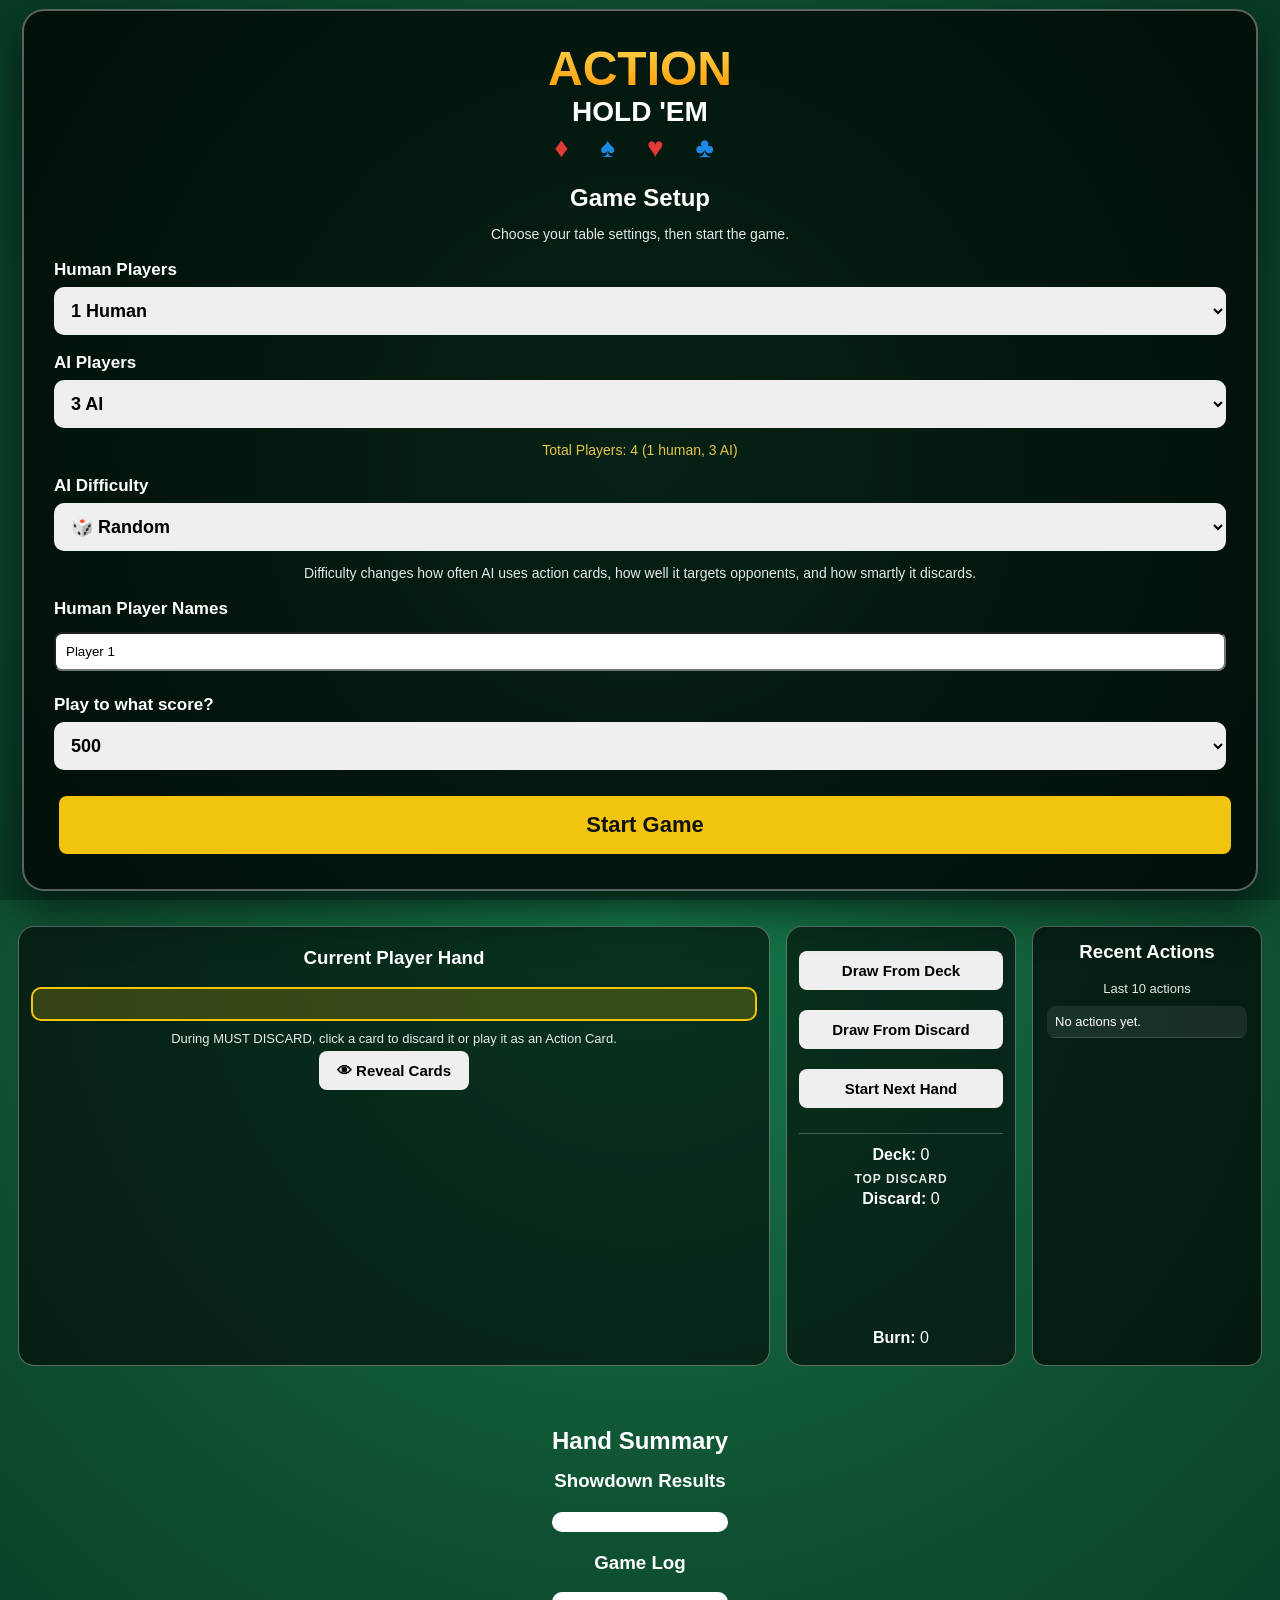
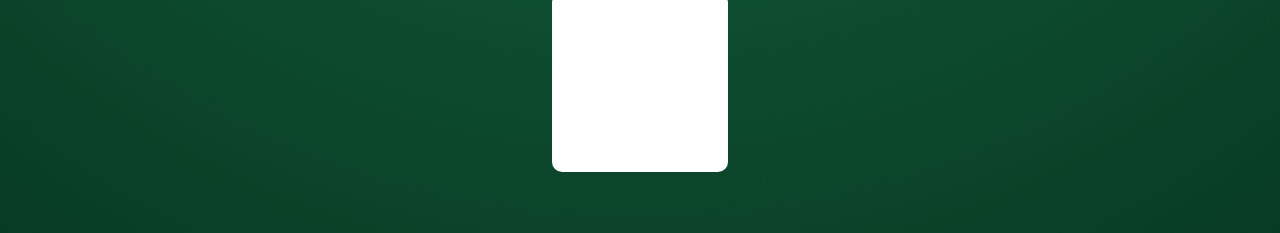
==== commit d3c8203b: "Add files via upload" ====
--- a/index.html
+++ b/index.html
@@ -1,6 +1,8 @@
 <!DOCTYPE html>
 <html>
 <head>
+<meta charset="UTF-8">
+<meta name="viewport" content="width=device-width, initial-scale=1">
 <title>Action Hold 'Em v7.0</title>
 <link rel="stylesheet" href="css/main.css">
 </head>
--- a/css/main.css
+++ b/css/main.css
@@ -0,0 +1,1597 @@
+﻿@charset "UTF-8";
+:root{
+    --felt:#0f5132;
+    --felt-dark:#083b24;
+    --panel:rgba(255,255,255,.12);
+    --panel-border:rgba(255,255,255,.35);
+}
+*{box-sizing:border-box;}
+body{
+    font-family:Arial,sans-serif;
+    text-align:center;
+    background:radial-gradient(circle at center, #167a4a 0%, var(--felt) 55%, var(--felt-dark) 100%);
+    color:white;
+    padding:18px;
+    margin:0;
+}
+h1{margin-bottom:4px;}
+h3{margin-top:8px;}
+button{
+    padding:11px 18px;
+    font-size:15px;
+    margin:5px;
+    cursor:pointer;
+    border:0;
+    border-radius:8px;
+    font-weight:bold;
+}
+button:disabled{
+    opacity:.45;
+    cursor:not-allowed;
+}
+.controls{
+    background:none;
+    border:none;
+    padding:0;
+    margin:12px auto;
+}
+
+.card{
+    display:inline-flex;
+    justify-content:center;
+    align-items:center;
+    flex-direction:column;
+    border-radius:10px;
+    border:1px solid black;
+    width:104px;
+    height:76px;
+    padding:8px;
+    margin:5px;
+    font-weight:bold;
+    vertical-align:top;
+    box-shadow:0 3px 8px rgba(0,0,0,.3);
+    font-size:14px;
+}
+.card.clickable{cursor:pointer;}
+.card.clickable:hover{transform:translateY(-4px) scale(1.03);}
+.standard{background:white;color:black;}
+.wild{background:#111;color:white;}
+.skip{background:#2E86DE;color:white;}
+.bonus{background:#27AE60;color:white;}
+.burn{background:#C0392B;color:white;}
+.reset{background:#E67E22;color:white;}
+.info{background:#8E44AD;color:white;}
+.swap{background:#F1C40F;color:black;}
+.hiddenCard{background:#1f1f1f;color:white;border:1px solid #777;}
+.deckBack,
+.cardBack{
+    background:#000;
+    border:2px solid #ffffff;
+    position:relative;
+    overflow:hidden;
+    color:white;
+    cursor:pointer;
+}
+
+.deckBack::before,
+.cardBack::before{
+    content:"♦";
+    position:absolute;
+    top:8px;
+    left:10px;
+    font-size:30px;
+    color:#e53935;
+    font-weight:bold;
+}
+
+.deckBack::after,
+.cardBack::after{
+    content:"♠";
+    position:absolute;
+    top:8px;
+    right:10px;
+    font-size:30px;
+    color:#1e88e5;
+    font-weight:bold;
+}
+
+.backLogo{
+    position:absolute;
+    inset:0;
+    display:flex;
+    flex-direction:column;
+    justify-content:center;
+    align-items:center;
+}
+
+.backAction{
+    font-size:20px;
+    font-weight:900;
+    background:linear-gradient(#ffd54f,#ff9800);
+    -webkit-background-clip:text;
+    -webkit-text-fill-color:transparent;
+}
+
+.backHoldem{
+    color:white;
+    font-size:13px;
+    font-weight:900;
+}
+
+.cornerClub{
+    position:absolute;
+    bottom:8px;
+    left:10px;
+    font-size:24px;
+    color:#1e88e5;
+    font-weight:bold;
+}
+
+.cornerHeart{
+    position:absolute;
+    bottom:8px;
+    right:10px;
+    font-size:24px;
+    color:#e53935;
+    font-weight:bold;
+}
+.section{margin-top:18px;}
+.statusBar{
+    display:flex;
+    justify-content:center;
+    flex-wrap:wrap;
+    gap:10px;
+    margin:12px auto;
+}
+.statusBox{
+    background:white;
+    color:black;
+    padding:12px 18px;
+    border-radius:10px;
+    min-width:170px;
+    box-shadow:0 3px 8px rgba(0,0,0,.25);
+}
+.tableArea{
+    max-width:1400px;
+    margin:18px auto;
+    display:grid;
+    grid-template-columns:1fr 1.5fr 1fr;
+    gap:14px;
+    align-items:start;
+}
+.panel{
+    background:var(--panel);
+    border:1px solid var(--panel-border);
+    border-radius:16px;
+    padding:12px;
+    backdrop-filter:blur(2px);
+}
+.communityPanel{min-height:280px;}
+.playerGrid{
+    display:grid;
+    grid-template-columns:repeat(auto-fit, minmax(190px,1fr));
+    gap:10px;
+    max-width:1400px;
+    margin:0 auto;
+}
+.playerBox{
+    background:rgba(255,255,255,.13);
+    border:1px solid rgba(255,255,255,.35);
+    border-radius:14px;
+    padding:10px;
+    min-height:130px;
+}
+.currentPlayer{
+    outline:3px solid #F1C40F;
+    background:rgba(255,255,255,.22);
+}
+.effect{
+    display:inline-block;
+    background:#222;
+    color:white;
+    border-radius:12px;
+    padding:3px 8px;
+    margin:3px;
+    font-size:12px;
+}
+#log{
+    background:white;
+    color:black;
+    width:100%;
+    max-width:1400px;
+    margin:auto;
+    padding:10px;
+    border-radius:10px;
+    text-align:left;
+    height:180px;
+    overflow-y:auto;
+}
+#results{
+    background:white;
+    color:black;
+    width:100%;
+    max-width:1400px;
+    margin:auto;
+    padding:10px;
+    border-radius:10px;
+    text-align:left;
+    overflow:auto;
+}
+#scoreboard{
+    background:white;
+    color:black;
+    width:100%;
+    max-width:1400px;
+    margin:auto;
+    padding:10px;
+    border-radius:10px;
+}
+table{border-collapse:collapse;width:100%;}
+th,td{border:1px solid #ccc;padding:7px;text-align:left;}
+.smallNote{font-size:13px;opacity:.9;}
+.passScreen{
+    background:rgba(0,0,0,.35);
+    border:2px solid rgba(255,255,255,.35);
+    border-radius:14px;
+    padding:20px;
+    margin:10px 0;
+    text-align:center;
+}
+.passPlayer{
+    font-size:28px;
+    font-weight:bold;
+    margin:15px 0;
+}
+
+/* v5.3 card visual upgrade */
+.card{
+    width:90px;
+    height:130px;
+    min-width:90px;
+    min-height:130px;
+}
+
+.pokerCard{
+    background:white;
+    border:2px solid #222;
+    border-radius:10px;
+    position:relative;
+    padding:0;
+    overflow:hidden;
+    display:inline-block;
+    box-shadow:0 4px 10px rgba(0,0,0,.35);
+}
+
+.pokerCard.redCard{ color:#d00000; }
+.pokerCard.blackCard{ color:#111; }
+
+.cardCorner{
+    position:absolute;
+    text-align:center;
+    font-weight:900;
+    font-size:18px;
+    line-height:1;
+}
+
+.cardCorner.topLeft{
+    top:7px;
+    left:8px;
+}
+
+.cardCorner.bottomRight{
+    bottom:7px;
+    right:8px;
+    transform:rotate(180deg);
+}
+
+.centerSuit{
+    position:absolute;
+    top:50%;
+    left:50%;
+    transform:translate(-50%,-50%);
+    font-size:50px;
+    line-height:1;
+}
+
+.wildFace{
+    background:#111;
+    color:white;
+    border:2px solid white;
+    font-weight:900;
+    font-size:18px;
+}
+
+.wildSuitGrid{
+    font-size:26px;
+    line-height:1.1;
+}
+
+.actionFace{
+    color:white;
+    border:2px solid #222;
+    border-radius:10px;
+    padding:8px;
+    display:inline-flex;
+    flex-direction:column;
+    justify-content:space-between;
+    align-items:center;
+    text-align:center;
+    font-weight:900;
+    box-shadow:0 4px 10px rgba(0,0,0,.35);
+}
+
+.actionIcon{
+    font-size:32px;
+    line-height:1;
+    margin-top:4px;
+}
+
+.actionTitle{
+    font-size:18px;
+    line-height:1.05;
+    text-transform:uppercase;
+}
+
+.actionPenalty{
+    align-self:flex-end;
+    font-size:22px;
+}
+
+.targetBadge{
+    position:absolute;
+    top:5px;
+    left:5px;
+    font-size:16px;
+    background:rgba(255,255,255,.2);
+    border-radius:50%;
+    width:24px;
+    height:24px;
+    display:flex;
+    align-items:center;
+    justify-content:center;
+}
+
+.deckBack,
+.cardBack{
+    width:90px;
+    height:130px;
+    min-width:90px;
+    min-height:130px;
+}
+
+@media(max-width:850px){
+    .tableArea{grid-template-columns:1fr;}
+    .card{width:92px;height:70px;font-size:13px;}
+}
+
+.pokerTableLayout{
+    max-width:1400px;
+    margin:18px auto;
+    display:grid;
+    grid-template-columns:260px 1fr 260px;
+    gap:18px;
+    align-items:start;
+}
+
+.communityPanel{
+    min-height:420px;
+}
+
+#communityRow{
+    min-height:180px;
+}
+
+.leftPanel,.rightPanel{
+    position:sticky;
+    top:10px;
+}
+
+@media(max-width:1000px){
+    .pokerTableLayout{
+        grid-template-columns:1fr;
+    }
+}
+
+
+.rulesModal{
+ display:none;
+ position:fixed;
+ inset:0;
+ background:rgba(0,0,0,.75);
+ z-index:9999;
+ overflow:auto;
+}
+.rulesContent{
+ background:white;
+ color:black;
+ max-width:1400px;
+ margin:40px auto;
+ padding:20px;
+ border-radius:12px;
+ text-align:left;
+}
+
+
+.pageLogo{
+    display:flex;
+    flex-direction:column;
+    align-items:center;
+    justify-content:center;
+    margin:10px 0 20px 0;
+}
+.pageLogo .logoAction{
+    font-size:48px;
+    font-weight:900;
+    background:linear-gradient(#ffd54f,#ff9800);
+    -webkit-background-clip:text;
+    -webkit-text-fill-color:transparent;
+}
+.pageLogo .logoHoldem{
+    font-size:28px;
+    font-weight:900;
+    color:white;
+}
+.pageLogo .logoSuits{
+    font-size:28px;
+    letter-spacing:12px;
+    margin-top:4px;
+    font-weight:bold;
+}
+
+.redSuit{
+    color:#e53935;
+}
+
+.blueSuit{
+    color:#1e88e5;
+}
+
+
+.handCompleteModal{
+ display:none;
+ position:fixed;
+ inset:0;
+ background:rgba(0,0,0,.8);
+ z-index:10000;
+}
+.handCompleteContent{
+ background:white;
+ color:black;
+ max-width:1400px;
+ margin:120px auto;
+ padding:30px;
+ border-radius:16px;
+ text-align:center;
+ animation:popIn .35s ease;
+}
+@keyframes popIn{
+ from{transform:scale(.8);opacity:0;}
+ to{transform:scale(1);opacity:1;}
+}
+
+
+.gameOverModal{
+ display:none;
+ position:fixed;
+ inset:0;
+ background:rgba(0,0,0,.85);
+ z-index:10001;
+}
+.gameOverContent{
+ background:white;
+ color:black;
+ max-width:1400px;
+ margin:80px auto;
+ padding:30px;
+ border-radius:16px;
+ text-align:center;
+}
+
+
+.targetModal{
+ display:none;
+ position:fixed;
+ inset:0;
+ background:rgba(0,0,0,.8);
+ z-index:10002;
+}
+.targetContent{
+ background:white;
+ color:black;
+ max-width:1400px;
+ margin:100px auto;
+ padding:25px;
+ border-radius:16px;
+ text-align:center;
+}
+.targetBtn{
+ display:block;
+ width:100%;
+ margin:8px 0;
+ padding:14px;
+ border-radius:12px;
+ text-align:left;
+ background:#f5f5f5;
+ border:2px solid #ddd;
+}
+.targetBtn:hover{
+ border-color:#F1C40F;
+ transform:translateY(-1px);
+}
+
+
+/* v8.0 Poker Table Layout */
+.casinoLayout{
+    max-width:1400px;
+    margin:18px auto;
+    display:grid;
+    grid-template-columns:1fr;
+    gap:16px;
+    align-items:start;
+}
+
+.sideStats{
+    background:rgba(0,0,0,.65);
+    border:1px solid rgba(255,255,255,.35);
+    border-radius:14px;
+    overflow:hidden;
+    padding:0;
+}
+
+.statBlock{
+    padding:18px 10px;
+    border-bottom:1px solid rgba(255,255,255,.25);
+    text-align:center;
+}
+
+.statBlock:last-child{
+    border-bottom:none;
+}
+
+.statBlock h3{
+    margin:0 0 8px 0;
+    font-size:18px;
+    letter-spacing:.5px;
+}
+
+.statNumber{
+    font-size:34px;
+    font-weight:900;
+    line-height:1;
+}
+
+.statLabel{
+    font-size:14px;
+    opacity:.9;
+    margin-top:6px;
+}
+
+.tableCenterStack{
+    min-width:0;
+}
+
+.pokerTable{
+    position:relative;
+    min-height:520px;
+    border-radius:260px;
+    background:
+        radial-gradient(circle at center, rgba(24,160,80,.9) 0%, rgba(0,108,48,.95) 52%, rgba(0,55,26,1) 100%);
+    border:28px solid #151515;
+    box-shadow:
+        inset 0 0 35px rgba(255,255,255,.08),
+        inset 0 0 95px rgba(0,0,0,.45),
+        0 14px 35px rgba(0,0,0,.55);
+    overflow:visible;
+}
+
+.pokerTable::before{
+    content:"";
+    position:absolute;
+    inset:70px 110px;
+    border:2px solid rgba(255,255,255,.12);
+    border-radius:220px;
+    pointer-events:none;
+}
+
+.communityCenter{
+    position:absolute;
+    top:50%;
+    left:50%;
+    transform:translate(-50%,-50%);
+    z-index:3;
+    display:flex;
+    flex-direction:column;
+    align-items:center;
+    gap:10px;
+}
+
+.communityLabel{
+    font-size:14px;
+    font-weight:900;
+    letter-spacing:1.5px;
+    opacity:.9;
+    text-shadow:0 2px 4px rgba(0,0,0,.6);
+}
+
+#communityRow{
+    min-height:auto !important;
+    display:flex !important;
+    justify-content:center;
+    align-items:center;
+    gap:10px !important;
+    flex-wrap:nowrap;
+}
+
+.seatLayer{
+    position:absolute;
+    inset:0;
+    z-index:4;
+}
+
+.seat{
+    position:absolute;
+    min-width:180px;
+    max-width:1400px;
+    background:rgba(0,0,0,.72);
+    border:1px solid rgba(255,255,255,.38);
+    border-radius:12px;
+    padding:8px;
+    display:flex;
+    align-items:center;
+    gap:8px;
+    box-shadow:0 5px 14px rgba(0,0,0,.45);
+}
+
+.seat.currentPlayer{
+    outline:3px solid #F1C40F;
+    background:rgba(25,25,25,.9);
+}
+
+.seatHeader{
+    min-width:72px;
+    text-align:left;
+    font-weight:900;
+    line-height:1.15;
+}
+
+.seatScore{
+    font-size:18px;
+    color:#fff;
+}
+
+.seatCards{
+    display:flex;
+    gap:4px;
+    transform:scale(.58);
+    transform-origin:left center;
+    width:118px;
+    height:80px;
+    overflow:visible;
+}
+
+.seatEffects{
+    position:absolute;
+    bottom:-17px;
+    left:12px;
+    font-size:10px;
+    white-space:nowrap;
+}
+
+.seatAvatar{
+    width:42px;
+    height:42px;
+    border-radius:50%;
+    background:linear-gradient(#f5f5f5,#bcbcbc);
+    border:3px solid white;
+    color:#666;
+    display:flex;
+    align-items:center;
+    justify-content:center;
+    font-size:22px;
+    flex:0 0 auto;
+}
+
+.seat-0{left:50%;bottom:-42px;transform:translateX(-50%);}
+.seat-1{left:-58px;bottom:70px;}
+.seat-2{left:-58px;top:70px;}
+.seat-3{left:50%;top:-42px;transform:translateX(-50%);}
+.seat-4{right:-58px;top:70px;}
+.seat-5{right:-58px;bottom:70px;}
+.seat-6{left:14%;top:-30px;}
+.seat-7{right:14%;top:-30px;}
+.seat-8{left:14%;bottom:-30px;}
+.seat-9{right:14%;bottom:-30px;}
+
+.controlPanel{
+    margin-top:70px;
+    display:grid;
+    grid-template-columns:1fr 230px 230px;
+    gap:16px;
+}
+
+.currentHandPanel{
+    background:rgba(0,0,0,.58);
+    border:1px solid rgba(255,255,255,.35);
+    border-radius:16px;
+    padding:12px;
+}
+
+.quickButtons{
+    background:rgba(0,0,0,.58);
+    border:1px solid rgba(255,255,255,.35);
+    border-radius:16px;
+    padding:12px;
+    display:flex;
+    flex-direction:column;
+    justify-content:center;
+}
+
+.quickButtons button{
+    width:100%;
+    margin:7px 0;
+}
+
+.rightRail{
+    background:rgba(0,0,0,.65);
+    border:1px solid rgba(255,255,255,.35);
+    border-radius:14px;
+    padding:14px;
+    min-height:440px;
+}
+
+.rightRail h3{
+    margin-top:0;
+}
+
+.miniDiscardCard{
+    transform:scale(.7);
+    transform-origin:center top;
+    height:105px;
+}
+
+@media(max-width:1100px){
+    .casinoLayout{
+        grid-template-columns:1fr;
+    }
+    .pokerTable{
+        min-height:620px;
+        border-radius:80px;
+    }
+    .seat{
+        position:relative;
+        left:auto !important;
+        right:auto !important;
+        top:auto !important;
+        bottom:auto !important;
+        transform:none !important;
+        margin:8px;
+        display:inline-flex;
+    }
+    .seatLayer{
+        position:relative;
+        display:flex;
+        flex-wrap:wrap;
+        justify-content:center;
+        padding-top:15px;
+    }
+    .communityCenter{
+        position:relative;
+        top:auto;
+        left:auto;
+        transform:none;
+        padding:20px 0;
+    }
+    .controlPanel{
+        grid-template-columns:1fr;
+        margin-top:16px;
+    }
+}
+
+
+.dealerButton{
+position:absolute;
+top:-10px;
+right:-10px;
+width:30px;
+height:30px;
+border-radius:50%;
+background:white;
+color:black;
+font-weight:900;
+display:flex;
+align-items:center;
+justify-content:center;
+border:2px solid #111;
+box-shadow:0 2px 6px rgba(0,0,0,.5);
+}
+
+
+.turnModal{
+ display:none;
+ position:fixed;
+ inset:0;
+ background:rgba(0,0,0,.88);
+ z-index:10050;
+}
+.turnModalContent{
+ max-width:1400px;
+ margin:120px auto;
+ background:white;
+ color:black;
+ border-radius:16px;
+ padding:30px;
+ text-align:center;
+}
+
+
+/* v9.0 UX / Intuitiveness Overhaul */
+.uxCurrentTask{
+    background:rgba(241,196,15,.28) !important;
+    border:3px solid #F1C40F !important;
+    box-shadow:0 0 16px rgba(241,196,15,.45);
+}
+.uxTaskTitle{
+    font-size:13px;
+    letter-spacing:1.5px;
+    font-weight:900;
+    opacity:.9;
+}
+.uxTaskAction{
+    font-size:30px;
+    font-weight:900;
+    margin-top:4px;
+    color:#fff8c6;
+}
+.uxTaskSub{
+    font-size:14px;
+    margin-top:6px;
+    opacity:.95;
+}
+.legalCard{
+    outline:4px solid #F1C40F;
+    box-shadow:0 0 18px rgba(241,196,15,.85), 0 4px 10px rgba(0,0,0,.35);
+    animation:legalPulse 1.4s infinite;
+}
+@keyframes legalPulse{
+    0%{transform:scale(1);}
+    50%{transform:scale(1.035);}
+    100%{transform:scale(1);}
+}
+.buttonReason{
+    font-size:12px;
+    opacity:.9;
+    margin:-2px 0 8px 0;
+}
+.cardUsedLine{
+    margin-top:7px;
+    font-size:14px;
+    color:#fff7b0;
+    font-weight:900;
+}
+.boardStreetLabels{
+    display:grid;
+    grid-template-columns:300px 100px 100px;
+    gap:10px;
+    align-items:end;
+    justify-content:center;
+    width:100%;
+    font-size:12px;
+    letter-spacing:1px;
+    font-weight:900;
+    opacity:.95;
+}
+.boardStreetLabel{
+    background:rgba(0,0,0,.35);
+    border:1px solid rgba(255,255,255,.25);
+    border-radius:8px;
+    padding:4px 8px;
+}
+.streetModal{
+    display:none;
+    position:fixed;
+    inset:0;
+    background:rgba(0,0,0,.82);
+    z-index:10060;
+}
+.streetModalContent{
+    max-width:1400px;
+    margin:130px auto;
+    background:white;
+    color:black;
+    border-radius:18px;
+    padding:28px;
+    text-align:center;
+}
+.actionHelpModal{
+    display:none;
+    position:fixed;
+    inset:0;
+    background:rgba(0,0,0,.86);
+    z-index:10070;
+}
+.actionHelpContent{
+    max-width:1400px;
+    margin:95px auto;
+    background:white;
+    color:black;
+    border-radius:18px;
+    padding:28px;
+    text-align:center;
+}
+.actionHelpTitle{
+    font-size:34px;
+    font-weight:900;
+    margin-bottom:8px;
+}
+.actionHelpText{
+    font-size:18px;
+    line-height:1.35;
+    margin:14px 0;
+}
+.actionHelpPenalty{
+    font-size:22px;
+    font-weight:900;
+    color:#b00000;
+    margin:12px 0;
+}
+.recentActionItem{
+    padding:8px;
+    border-bottom:1px solid rgba(255,255,255,.15);
+    text-align:left;
+    font-size:13px;
+}
+#recentActionsFeed{
+    margin-top:10px;
+    flex:1;
+    overflow-y:auto;
+    background:rgba(255,255,255,.08);
+    border-radius:8px;
+}
+#recentActionsFeed .recentActionItem:first-child{
+    margin-top:auto;
+}
+
+.discardLabel{
+    font-size:12px;
+    letter-spacing:1px;
+    font-weight:900;
+    margin-top:8px;
+    opacity:.9;
+}
+
+
+/* v9.1 Starter Screen */
+.startScreen{
+    position:fixed;
+    inset:0;
+    z-index:20000;
+    background:radial-gradient(circle at center, #167a4a 0%, #0f5132 55%, #083b24 100%);
+    display:flex;
+    align-items:center;
+    justify-content:center;
+    padding:22px;
+}
+.startCard{
+    width:100%;
+    max-width:1400px;
+    background:rgba(0,0,0,.72);
+    border:2px solid rgba(255,255,255,.35);
+    border-radius:22px;
+    padding:30px;
+    box-shadow:0 18px 45px rgba(0,0,0,.6);
+}
+.startCard label{
+    display:block;
+    margin-top:18px;
+    margin-bottom:7px;
+    font-size:17px;
+    font-weight:900;
+    text-align:left;
+}
+.startCard select{
+    width:100%;
+    padding:13px;
+    border-radius:10px;
+    border:0;
+    font-size:18px;
+    font-weight:800;
+}
+.startButton{
+    width:100%;
+    margin-top:26px;
+    padding:16px 20px;
+    font-size:22px;
+    background:#F1C40F;
+    color:#111;
+}
+.startSubtext{
+    opacity:.9;
+    font-size:14px;
+    margin-top:14px;
+}
+
+
+/* v9.3 Full Width Showdown Results */
+.showdownSection,
+#results,
+.resultsTableWrapper{
+    width:100% !important;
+    max-width:1400px !important;
+    overflow-x:visible !important;
+}
+
+#results table{
+    width:100% !important;
+    table-layout:auto !important;
+}
+
+#results{
+    margin:20px auto !important;
+}
+
+
+/* v9.6 Action Card Animation Layer */
+#actionAnimationLayer{
+    display:none;
+    position:fixed;
+    inset:0;
+    z-index:10150;
+    pointer-events:none;
+    background:rgba(0,0,0,.28);
+}
+
+.actionAnimCard{
+    position:absolute;
+    left:50%;
+    top:58%;
+    width:130px;
+    height:185px;
+    transform:translate(-50%, -50%) scale(.45) rotate(-14deg);
+    border-radius:14px;
+    border:3px solid #F1C40F;
+    background:linear-gradient(145deg,#111,#333);
+    color:white;
+    box-shadow:
+        0 0 24px rgba(241,196,15,.95),
+        0 0 70px rgba(241,196,15,.55),
+        0 12px 28px rgba(0,0,0,.65);
+    display:flex;
+    flex-direction:column;
+    align-items:center;
+    justify-content:center;
+    text-align:center;
+    font-weight:900;
+    animation:actionCardFly .95s ease-out forwards;
+}
+
+.actionAnimTitle{
+    font-size:20px;
+    text-transform:uppercase;
+    line-height:1.05;
+    padding:0 8px;
+}
+
+.actionAnimIcon{
+    font-size:46px;
+    margin:10px 0;
+}
+
+.actionAnimPenalty{
+    position:absolute;
+    right:8px;
+    bottom:8px;
+    font-size:22px;
+    color:#ffdddd;
+}
+
+.actionAnimText{
+    position:absolute;
+    left:50%;
+    top:75%;
+    transform:translateX(-50%);
+    min-width:360px;
+    max-width:650px;
+    padding:14px 20px;
+    background:rgba(0,0,0,.82);
+    border:2px solid #F1C40F;
+    border-radius:14px;
+    color:white;
+    font-size:24px;
+    font-weight:900;
+    text-align:center;
+    box-shadow:0 0 22px rgba(241,196,15,.45);
+    animation:actionTextPop .95s ease-out forwards;
+}
+
+.actionAnimBurst{
+    position:absolute;
+    left:50%;
+    top:50%;
+    width:18px;
+    height:18px;
+    border-radius:50%;
+    transform:translate(-50%,-50%);
+    background:#F1C40F;
+    box-shadow:
+        0 0 20px #F1C40F,
+        0 0 55px #F1C40F,
+        0 0 95px rgba(241,196,15,.75);
+    animation:actionBurst .95s ease-out forwards;
+}
+
+@keyframes actionCardFly{
+    0%{
+        opacity:0;
+        transform:translate(-50%, 140%) scale(.35) rotate(-24deg);
+    }
+    30%{
+        opacity:1;
+    }
+    72%{
+        transform:translate(-50%, -62%) scale(1.08) rotate(7deg);
+    }
+    100%{
+        opacity:0;
+        transform:translate(-50%, -76%) scale(1.18) rotate(0deg);
+    }
+}
+
+@keyframes actionTextPop{
+    0%{
+        opacity:0;
+        transform:translateX(-50%) scale(.85);
+    }
+    22%{
+        opacity:0;
+    }
+    45%{
+        opacity:1;
+        transform:translateX(-50%) scale(1.04);
+    }
+    100%{
+        opacity:0;
+        transform:translateX(-50%) scale(1);
+    }
+}
+
+@keyframes actionBurst{
+    0%{
+        opacity:0;
+        transform:translate(-50%,-50%) scale(.3);
+    }
+    45%{
+        opacity:1;
+        transform:translate(-50%,-50%) scale(5);
+    }
+    100%{
+        opacity:0;
+        transform:translate(-50%,-50%) scale(10);
+    }
+}
+
+.seat.actionPulse{
+    animation:seatActionPulse .95s ease-out;
+}
+
+@keyframes seatActionPulse{
+    0%{box-shadow:0 0 0 rgba(241,196,15,0);}
+    35%{box-shadow:0 0 35px rgba(241,196,15,.95);}
+    100%{box-shadow:0 5px 14px rgba(0,0,0,.45);}
+}
+
+
+/* v9.7 Unique Action FX */
+.fxOverlay{display:none;position:fixed;inset:0;z-index:10180;pointer-events:none;}
+.fxCenter{position:absolute;left:50%;top:50%;transform:translate(-50%,-50%);font-size:120px;font-weight:900;animation:fxPop 1.2s ease-out forwards;}
+.fxBurn{color:#ff5722;text-shadow:0 0 30px #ff5722,0 0 60px #ff9800;}
+.fxTrade{color:#ffd54f;}
+.fxReset{color:#4fc3f7;}
+@keyframes fxPop{
+0%{opacity:0;transform:translate(-50%,-50%) scale(.3);}
+20%{opacity:1;}
+100%{opacity:0;transform:translate(-50%,-50%) scale(1.8);}
+}
+
+
+/* v9.8 Table Motion Action Animations */
+#tableMotionLayer{
+    display:none;
+    position:fixed;
+    inset:0;
+    z-index:10220;
+    pointer-events:none;
+    background:rgba(0,0,0,.20);
+}
+
+.motionCard{
+    position:fixed;
+    width:70px;
+    height:98px;
+    border-radius:10px;
+    border:2px solid white;
+    background:#050505;
+    box-shadow:0 0 18px rgba(255,255,255,.55), 0 8px 18px rgba(0,0,0,.55);
+    display:flex;
+    align-items:center;
+    justify-content:center;
+    color:white;
+    font-weight:900;
+    font-size:18px;
+}
+
+.motionCard::before{
+    content:"ACTION";
+    font-size:12px;
+    color:#ffd54f;
+}
+
+.motionLabel{
+    position:fixed;
+    left:50%;
+    top:18%;
+    transform:translateX(-50%);
+    background:rgba(0,0,0,.82);
+    border:2px solid #F1C40F;
+    color:white;
+    padding:12px 22px;
+    border-radius:14px;
+    font-size:26px;
+    font-weight:900;
+    text-align:center;
+    box-shadow:0 0 24px rgba(241,196,15,.45);
+    animation:motionLabelPop 1.3s ease-out forwards;
+}
+
+.motionFlame{
+    position:fixed;
+    font-size:62px;
+    filter:drop-shadow(0 0 20px #ff5722);
+    animation:flameBurst 1.35s ease-out forwards;
+}
+
+.motionPlus{
+    position:fixed;
+    font-size:72px;
+    color:#39e75f;
+    text-shadow:0 0 22px #39e75f;
+    animation:plusPop 1.2s ease-out forwards;
+}
+
+.motionStamp{
+    position:fixed;
+    left:50%;
+    top:50%;
+    transform:translate(-50%,-50%) rotate(-12deg);
+    color:#ff3131;
+    border:8px solid #ff3131;
+    border-radius:18px;
+    padding:18px 36px;
+    font-size:58px;
+    font-weight:900;
+    background:rgba(0,0,0,.55);
+    text-shadow:0 0 16px rgba(255,0,0,.7);
+    animation:stampSlam 1.25s ease-out forwards;
+}
+
+.motionEye{
+    position:fixed;
+    left:50%;
+    top:50%;
+    transform:translate(-50%,-50%);
+    font-size:125px;
+    text-shadow:0 0 30px rgba(255,255,255,.85);
+    animation:eyeZoom 1.25s ease-out forwards;
+}
+
+.motionArrowRing{
+    position:fixed;
+    left:50%;
+    top:50%;
+    width:280px;
+    height:280px;
+    margin-left:-140px;
+    margin-top:-140px;
+    border:6px dashed #F1C40F;
+    border-radius:50%;
+    animation:ringSpin 1.35s ease-out forwards;
+}
+
+.motionArrowRing::before{
+    content:attr(data-arrow);
+    position:absolute;
+    left:50%;
+    top:-38px;
+    transform:translateX(-50%);
+    font-size:58px;
+}
+
+@keyframes motionLabelPop{
+    0%{opacity:0;transform:translateX(-50%) scale(.85);}
+    18%{opacity:1;transform:translateX(-50%) scale(1.05);}
+    80%{opacity:1;}
+    100%{opacity:0;transform:translateX(-50%) scale(1);}
+}
+
+@keyframes flameBurst{
+    0%{opacity:0;transform:scale(.3) translateY(30px);}
+    30%{opacity:1;transform:scale(1.25) translateY(0);}
+    100%{opacity:0;transform:scale(2.2) translateY(-70px);}
+}
+
+@keyframes plusPop{
+    0%{opacity:0;transform:scale(.25);}
+    30%{opacity:1;transform:scale(1.2);}
+    100%{opacity:0;transform:scale(1.8) translateY(-60px);}
+}
+
+@keyframes stampSlam{
+    0%{opacity:0;transform:translate(-50%,-50%) scale(2.6) rotate(-20deg);}
+    25%{opacity:1;transform:translate(-50%,-50%) scale(.95) rotate(-12deg);}
+    78%{opacity:1;}
+    100%{opacity:0;transform:translate(-50%,-50%) scale(1.08) rotate(-12deg);}
+}
+
+@keyframes eyeZoom{
+    0%{opacity:0;transform:translate(-50%,-50%) scale(.2);}
+    30%{opacity:1;transform:translate(-50%,-50%) scale(1.15);}
+    100%{opacity:0;transform:translate(-50%,-50%) scale(1.6);}
+}
+
+@keyframes ringSpin{
+    0%{opacity:0;transform:scale(.35) rotate(0deg);}
+    20%{opacity:1;}
+    100%{opacity:0;transform:scale(1.45) rotate(360deg);}
+}
+
+
+/* v9.9 Community Card Deal Animations */
+#streetDealLayer{
+ display:none;
+ position:fixed;
+ inset:0;
+ z-index:10300;
+ pointer-events:none;
+}
+.dealAnimCard{
+ position:fixed;
+ width:90px;
+ height:130px;
+ border-radius:10px;
+ border:2px solid white;
+ background:#111;
+ box-shadow:0 0 18px rgba(255,255,255,.5);
+}
+
+
+/* v9.9.1 Stable Street Deal Animations */
+#streetDealLayer{
+    display:none;
+    position:fixed;
+    inset:0;
+    z-index:10300;
+    pointer-events:none;
+    background:rgba(0,0,0,.16);
+}
+.dealAnimCard{
+    position:fixed;
+    width:90px;
+    height:130px;
+    border-radius:10px;
+    border:2px solid white;
+    background:#111;
+    box-shadow:0 0 18px rgba(255,255,255,.55), 0 8px 18px rgba(0,0,0,.55);
+    display:flex;
+    align-items:center;
+    justify-content:center;
+    color:#ffd54f;
+    font-size:13px;
+    font-weight:900;
+    transform-style:preserve-3d;
+}
+.dealAnimCard::before{
+    content:"ACTION";
+}
+.streetDealLabel{
+    position:fixed;
+    left:50%;
+    top:19%;
+    transform:translateX(-50%);
+    background:rgba(0,0,0,.84);
+    border:2px solid #F1C40F;
+    color:white;
+    padding:12px 24px;
+    border-radius:14px;
+    font-size:26px;
+    font-weight:900;
+    box-shadow:0 0 24px rgba(241,196,15,.5);
+}
+
+
+/* v10.0.1 Stable Opening Hand Deal Animation */
+#openingDealLayer{
+ display:none;
+ position:fixed;
+ inset:0;
+ z-index:10400;
+ pointer-events:none;
+ background:rgba(0,0,0,.15);
+}
+.openingDealCard{
+ position:fixed;
+ width:70px;
+ height:98px;
+ border-radius:10px;
+ border:2px solid white;
+ background:#111;
+ box-shadow:0 0 18px rgba(255,255,255,.55), 0 8px 18px rgba(0,0,0,.55);
+ display:flex;
+ align-items:center;
+ justify-content:center;
+ color:#ffd54f;
+ font-size:11px;
+ font-weight:900;
+}
+.openingDealCard::before{
+ content:"ACTION";
+}
+.openingDealLabel{
+ position:fixed;
+ left:50%;
+ top:18%;
+ transform:translateX(-50%);
+ background:rgba(0,0,0,.84);
+ border:2px solid #F1C40F;
+ color:white;
+ padding:12px 24px;
+ border-radius:14px;
+ font-size:26px;
+ font-weight:900;
+ box-shadow:0 0 24px rgba(241,196,15,.5);
+}
+
+
+/* IMP3 3-card hand limit warning */
+.handLimitWarning{
+    background:rgba(220,0,0,.25);
+    border:2px solid #ff5555;
+    border-radius:12px;
+    padding:10px;
+    margin:10px 0;
+    font-weight:900;
+    color:#ffecec;
+}
+
+
+
+/* AI 2.0 identities, avatars, personalities and difficulty */
+.aiBadge{
+    display:inline-flex;
+    align-items:center;
+    gap:6px;
+    white-space:nowrap;
+}
+
+.aiAvatarChip{
+    width:34px;
+    height:34px;
+    border-radius:50%;
+    display:inline-flex;
+    align-items:center;
+    justify-content:center;
+    color:white;
+    font-size:20px;
+    font-weight:900;
+    border:2px solid rgba(255,255,255,.9);
+    box-shadow:0 2px 8px rgba(0,0,0,.45);
+    vertical-align:middle;
+}
+
+.seatAvatar.aiAvatarChip{
+    width:46px;
+    height:46px;
+    font-size:24px;
+    background:var(--ai-color,#666);
+    color:white;
+}
+
+.aiPersonalityTag{
+    display:inline-block;
+    font-size:10px;
+    opacity:.9;
+    background:rgba(255,255,255,.14);
+    border:1px solid rgba(255,255,255,.22);
+    border-radius:999px;
+    padding:2px 6px;
+    margin-top:3px;
+}
+
+.scoreAvatar{
+    width:26px;
+    height:26px;
+    font-size:16px;
+    margin-right:6px;
+}
+
+.targetAIHeader{
+    display:flex;
+    align-items:center;
+    gap:8px;
+    margin-bottom:4px;
+}
+
+.startSubtext strong{
+    color:#ffd54f;
+}
+
+
+
+
+/* AI 2.2 memory indicators */
+.aiMemoryTag{
+    display:inline-block;
+    font-size:10px;
+    opacity:.95;
+    background:rgba(255,80,80,.20);
+    border:1px solid rgba(255,140,140,.45);
+    border-radius:999px;
+    padding:2px 6px;
+    margin-top:3px;
+}
+
+
+/* ============================================================
+   v7.1 Phone layout pass
+   Fits the table, community cards, and scoreboard on small
+   screens without horizontal scrolling. Applies on top of the
+   existing max-width:1100px reflow.
+   ============================================================ */
+@media(max-width:560px){
+    body{padding:8px;}
+
+    /* Header logo scales down */
+    .pageLogo{margin:6px 0 12px 0;}
+    .pageLogo .logoAction{font-size:34px;}
+    .pageLogo .logoHoldem{font-size:20px;}
+    .pageLogo .logoSuits{font-size:20px;letter-spacing:8px;}
+
+    /* Tighter buttons so control rows wrap cleanly */
+    button{padding:9px 12px;font-size:14px;margin:4px;}
+
+    /* Scoreboard fits without overflow */
+    #scoreboard{padding:6px;overflow-x:auto;}
+    #scoreboard th,#scoreboard td{padding:5px 6px;font-size:13px;}
+
+    /* Thinner table frame gives the cards more room */
+    .pokerTable{border-width:12px;min-height:auto;padding-bottom:14px;}
+
+    /* Community street labels: proportional and matched to the card row
+       so RIVER no longer runs off the right edge */
+    .boardStreetLabels{
+        grid-template-columns:3fr 1fr 1fr;
+        gap:6px;
+        font-size:10px;
+        max-width:300px;
+        margin:0 auto;
+    }
+    .boardStreetLabel{padding:3px 4px;}
+
+    /* Shrink community cards so all five sit in one tidy row */
+    #communityRow{gap:6px !important;}
+    #communityRow #flop,
+    #communityRow #turn,
+    #communityRow #river{display:flex;gap:6px;}
+    .communityCenter .card{
+        width:54px;min-width:54px;
+        height:78px;min-height:78px;
+        margin:0;
+        padding:4px;
+    }
+    .communityCenter .centerSuit{font-size:26px;}
+    .communityCenter .cardCorner{font-size:11px;top:4px;left:4px;}
+    .communityCenter .cardCorner.bottomRight{bottom:4px;right:4px;}
+
+    /* Start screen padding trimmed */
+    .startScreen{padding:12px;}
+    .startCard{padding:20px;}
+}
+
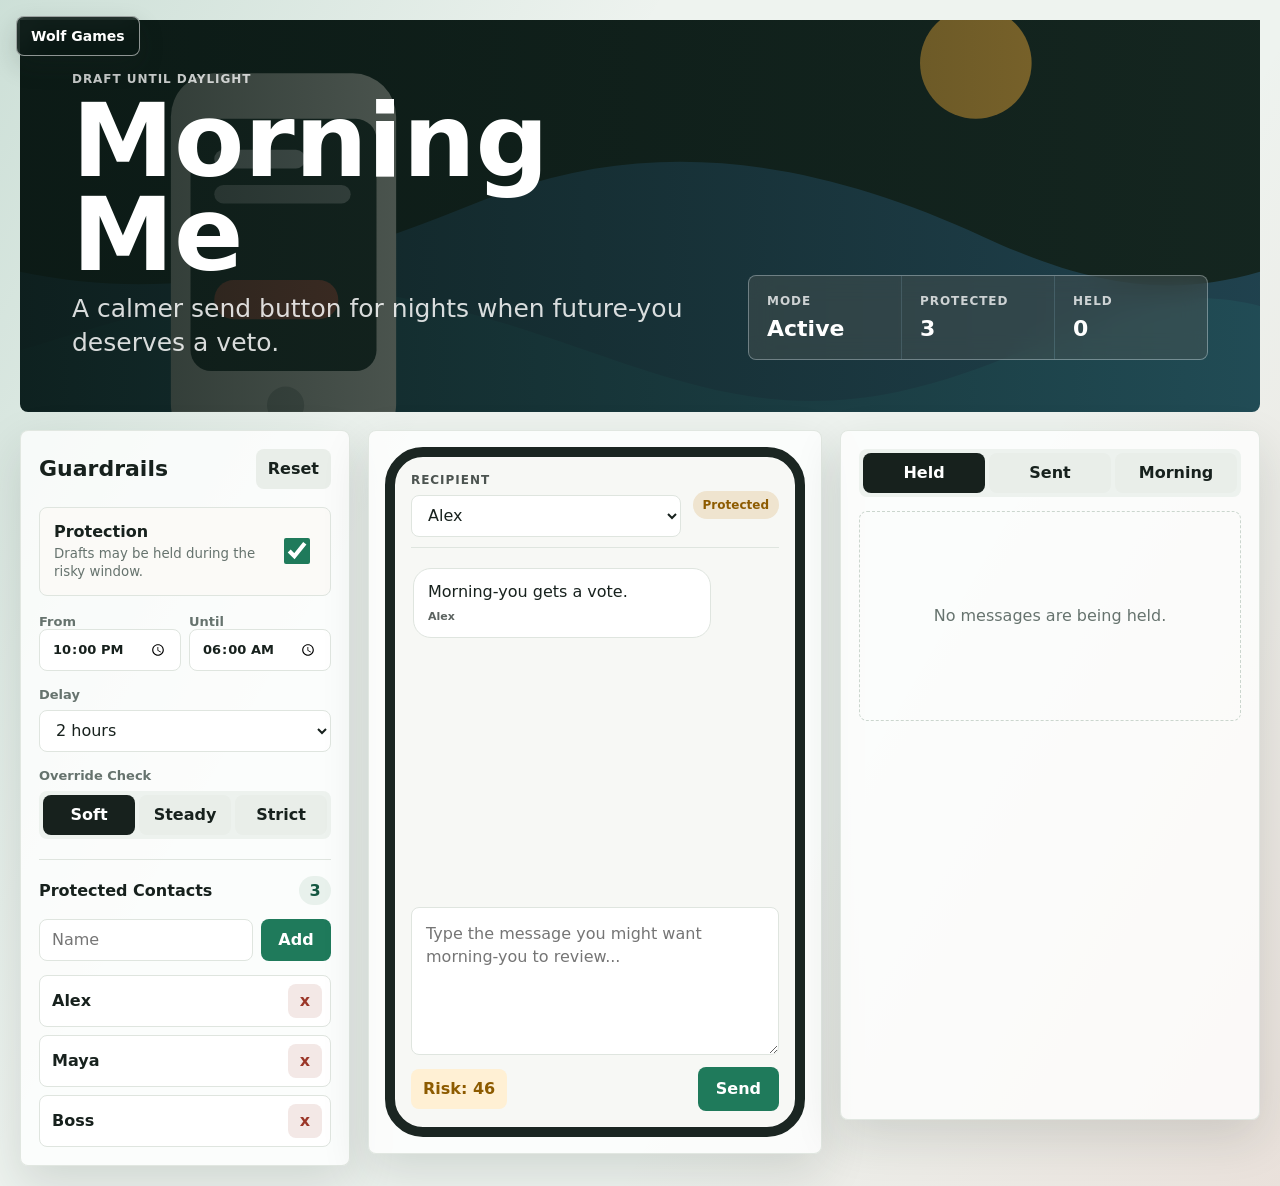
==== commit f19fafa0: "Add files via upload" ====
--- a/index.html
+++ b/index.html
@@ -1,423 +1,146 @@
 <!DOCTYPE html>
-<html>
+<html lang="en">
 <head>
 <meta charset="UTF-8">
 <meta name="viewport" content="width=device-width, initial-scale=1">
-<title>Action Hold 'Em v7.0</title>
+<title>Morning Me</title>
 <link rel="stylesheet" href="css/main.css">
 </head>
 <body>
-
-<div id="startScreen" class="startScreen">
-    <div class="startCard">
-        <div class="pageLogo" style="margin:0 0 20px 0;">
-            <div class="logoAction">ACTION</div>
-            <div class="logoHoldem">HOLD 'EM</div>
-            <div class="logoSuits">
-                <span class="redSuit">♦</span>
-                <span class="blueSuit">♠</span>
-                <span class="redSuit">♥</span>
-                <span class="blueSuit">♣</span>
+<a class="dashboard-link" href="https://chriswolfesq-collab.github.io/dashboard/" aria-label="Back to Wolf Games dashboard">Wolf Games</a>
+<main class="app-shell">
+    <section class="hero-band">
+        <div class="hero-copy">
+            <p class="eyebrow">Draft until daylight</p>
+            <h1>Morning Me</h1>
+            <p class="hero-subtitle">A calmer send button for nights when future-you deserves a veto.</p>
+        </div>
+        <div class="status-strip" aria-live="polite">
+            <div>
+                <span class="metric-label">Mode</span>
+                <strong id="riskModeLabel">Checking</strong>
+            </div>
+            <div>
+                <span class="metric-label">Protected</span>
+                <strong id="protectedCountLabel">0</strong>
+            </div>
+            <div>
+                <span class="metric-label">Held</span>
+                <strong id="heldCountLabel">0</strong>
             </div>
         </div>
+    </section>
 
-        <h2 style="margin:8px 0 4px 0;">Game Setup</h2>
-        <div class="startSubtext">Choose your table settings, then start the game.</div>
-
-        <label for="startHumanCount">Human Players</label>
-        <select id="startHumanCount" onchange="updateStartPlayerSetup()">
-            <option value="1" selected>1 Human</option>
-            <option value="2">2 Humans</option>
-            <option value="3">3 Humans</option>
-            <option value="4">4 Humans</option>
-            <option value="5">5 Humans</option>
-            <option value="6">6 Humans</option>
-        </select>
-
-        <label for="startAICount">AI Players</label>
-        <select id="startAICount" onchange="updateStartPlayerSetup()">
-            <option value="0">0 AI</option>
-            <option value="1">1 AI</option>
-            <option value="2">2 AI</option>
-            <option value="3" selected>3 AI</option>
-            <option value="4">4 AI</option>
-            <option value="5">5 AI</option>
-        </select>
-        <div id="playerSetupWarning" class="startSubtext" style="color:#ffd54f;"></div>
-
-        <label for="startAIDifficulty">AI Difficulty</label>
-        <select id="startAIDifficulty">
-            <option value="random" selected>🎲 Random</option>
-            <option value="easy">🟢 Easy</option>
-            <option value="normal">🔵 Normal</option>
-            <option value="hard">🔴 Hard</option>
-            <option value="expert">⚫ Expert</option>
-        </select>
-        <div class="startSubtext">Difficulty changes how often AI uses action cards, how well it targets opponents, and how smartly it discards.</div>
-
-        
-<div id="playerNamesContainer">
-    <label>Human Player Names</label>
-    <div id="playerNameInputs"></div>
-</div>
-
-<label for="startTargetScore">Play to what score?</label>
-        <select id="startTargetScore">
-            <option>300</option>
-            <option>400</option>
-            <option selected>500</option>
-            <option>600</option>
-            <option>700</option>
-            <option>800</option>
-            <option>900</option>
-            <option>1000</option>
-            <option>1250</option>
-            <option>1500</option>
-        </select>
-
-        <button class="startButton" onclick="startGameFromStartScreen()">Start Game</button>
-    </div>
-</div>
-
-
-    <div class="pageLogo">
-        <div class="logoAction">ACTION</div>
-        <div class="logoHoldem">HOLD 'EM</div>
-        <div class="logoSuits">
-    <span class="redSuit">♦</span>
-    <span class="blueSuit">♠</span>
-    <span class="redSuit">♥</span>
-    <span class="blueSuit">♣</span>
-    
-</div>
-    </div>
-    
-<div class="panel" style="max-width:1400px;margin:10px auto;display:none;">
-<h3>Local Multiplayer Setup</h3>
-Players:
-<select id="playerCountSelect" onchange="updatePlayerCountFromDropdown()">
-<option value="2">2</option>
-<option value="3">3</option>
-<option value="4" selected>4</option>
-<option value="5">5</option>
-<option value="6">6</option>
-</select>
-
-Target:
-<select id="targetScoreSelect" onchange="updateTargetScore()">
-<option>300</option>
-<option>400</option>
-<option selected>500</option>
-<option>600</option>
-<option>700</option>
-<option>800</option>
-<option>900</option>
-<option>1000</option>
-<option>1250</option>
-<option>1500</option>
-</select>
-
-<button onclick="setupPlayers()">Set Player Names</button>
-
-</div>
-
-
-<div class="controls">
-
-
-<br>
-<button onclick="openRules()">📖 How to Play & Rules</button>
-<button id="ambienceToggleBtn" onclick="toggleAmbience()">🔊 Ambience: ON</button>
-<button id="sfxToggleBtn" onclick="toggleSFX()">🔊 SFX: ON</button>
-</div>
-
-
-<div class="section"><h3>Scoreboard</h3><div id="scoreboard"></div></div>
-
-
-<div class="casinoLayout">
-
-    <div class="tableCenterStack">
-        <div class="pokerTable">
-            <div id="players" class="seatLayer"></div>
-
-            <div class="communityCenter">
-                <div class="communityLabel">COMMUNITY CARDS</div>
-                <div class="boardStreetLabels"><div class="boardStreetLabel">FLOP</div><div class="boardStreetLabel">TURN</div><div class="boardStreetLabel">RIVER</div></div>
-                <div id="communityRow">
-                    <div id="flop"></div>
-                    <div id="turn"></div>
-                    <div id="river"></div>
-                </div>
-            </div>
-        </div>
-
-        <div class="controlPanel">
-            <div class="currentHandPanel">
-                <h3>Current Player Hand</h3>
-
-                <div id="turnGuide" style="background:rgba(241,196,15,.2);border:2px solid #F1C40F;border-radius:10px;padding:12px;margin-bottom:10px;text-align:center;">
-                    <div id="guidePhase" style="font-size:18px;font-weight:900;margin-bottom:6px;"></div>
-                    <div id="guideAction" style="font-size:16px;"></div>
-                </div>
-
-                <div class="smallNote">During MUST DISCARD, click a card to discard it or play it as an Action Card.</div>
-
-                <div id="revealHandArea" style="margin-bottom:10px;">
-        <button onclick="toggleHandReveal()" id="revealToggleBtn">👁 Reveal Cards</button>
-    </div>
-
-                <div id="handPreview" style="
-                    background:rgba(255,255,255,.15);
-                    border:1px solid rgba(255,255,255,.35);
-                    border-radius:12px;
-                    padding:12px;
-                    margin-bottom:12px;
-                    font-size:16px;
-                    font-weight:bold;
-                    display:none;
-                "></div>
-
-                <div id="hand"></div>
+    <section class="workspace-grid">
+        <aside class="settings-panel">
+            <div class="panel-heading">
+                <h2>Guardrails</h2>
+                <button class="icon-button" id="resetDemoBtn" type="button" aria-label="Reset demo" title="Reset demo">
+                    <span aria-hidden="true">Reset</span>
+                </button>
             </div>
 
-            
-<div class="quickButtons">
-                <button id="drawBtn" onclick="drawFromDeck()">Draw From Deck</button>
-                <div id="drawDeckReason" class="buttonReason"></div>
+            <label class="switch-row">
+                <span>
+                    <strong>Protection</strong>
+                    <small>Drafts may be held during the risky window.</small>
+                </span>
+                <input id="protectionToggle" type="checkbox" checked>
+            </label>
 
-                <button id="drawDiscardBtn" onclick="drawFromDiscard()">Draw From Discard</button>
-                <div id="drawDiscardReason" class="buttonReason"></div>
+            <div class="field-row two-columns">
+                <label>
+                    <span>From</span>
+                    <input id="startTimeInput" type="time" value="22:00">
+                </label>
+                <label>
+                    <span>Until</span>
+                    <input id="endTimeInput" type="time" value="06:00">
+                </label>
+            </div>
 
-                <button id="nextHandBtn" onclick="startNewHand()">Start Next Hand</button>
-                <div id="nextHandReason" class="buttonReason"></div>
+            <label class="field-row">
+                <span>Delay</span>
+                <select id="delaySelect">
+                    <option value="30">30 minutes</option>
+                    <option value="120" selected>2 hours</option>
+                    <option value="480">8 hours</option>
+                </select>
+            </label>
 
-                <div style="margin-top:12px;padding-top:12px;border-top:1px solid rgba(255,255,255,.25);">
-                    <div><strong>Deck:</strong> <span id="deckCount">0</span></div>
-                    <div class="discardLabel">TOP DISCARD</div>
-                    <div style="margin-top:4px;"><strong>Discard:</strong> <span id="discardCount">0</span></div>
-                    <div id="discard" class="miniDiscardCard" style="margin:8px auto;"></div>
-                    <div><strong>Burn:</strong> <span id="burnCount">0</span></div>
+            <div class="field-row">
+                <span class="field-title">Override Check</span>
+                <div class="segmented-control" role="group" aria-label="Override check strength">
+                    <button type="button" class="segment active" data-check="soft">Soft</button>
+                    <button type="button" class="segment" data-check="steady">Steady</button>
+                    <button type="button" class="segment" data-check="strict">Strict</button>
                 </div>
             </div>
 
-            <div class="rightRail">
-                <h3>Recent Actions</h3>
-                <div class="smallNote">Last 10 actions</div>
-                <div id="recentActionsFeed"><div class="recentActionItem">No actions yet.</div></div>
-                
+            <div class="contact-box">
+                <div class="contact-box-header">
+                    <h3>Protected Contacts</h3>
+                    <span id="contactBadge">0</span>
+                </div>
+                <form id="contactForm" class="add-contact">
+                    <input id="contactNameInput" type="text" autocomplete="off" placeholder="Name">
+                    <button type="submit">Add</button>
+                </form>
+                <div id="contactList" class="contact-list"></div>
             </div>
+        </aside>
 
+        <section class="phone-panel" aria-label="Message composer">
+            <div class="phone-frame">
+                <div class="phone-topbar">
+                    <div>
+                        <span class="metric-label">Recipient</span>
+                        <select id="recipientSelect"></select>
+                    </div>
+                    <span id="recipientRiskPill" class="risk-pill">Protected</span>
+                </div>
+
+                <div id="conversationPreview" class="conversation-preview"></div>
+
+                <form id="messageForm" class="composer">
+                    <textarea id="messageInput" rows="5" placeholder="Type the message you might want morning-you to review..."></textarea>
+                    <div class="composer-footer">
+                        <div id="riskScore" class="risk-score">Risk: 0</div>
+                        <button type="submit" class="primary-button">Send</button>
+                    </div>
+                </form>
+            </div>
+        </section>
+
+        <section class="queue-panel">
+            <div class="tabs" role="tablist" aria-label="Message views">
+                <button type="button" class="tab active" data-tab="held">Held</button>
+                <button type="button" class="tab" data-tab="sent">Sent</button>
+                <button type="button" class="tab" data-tab="review">Morning</button>
+            </div>
+            <div id="queueContent" class="queue-content"></div>
+        </section>
+    </section>
+</main>
+
+<dialog id="challengeDialog" class="challenge-dialog">
+    <form method="dialog" class="challenge-card">
+        <div>
+            <p class="eyebrow">Override check</p>
+            <h2 id="challengeTitle">One quick pause</h2>
+            <p id="challengePrompt" class="challenge-prompt"></p>
         </div>
-    </div>
+        <input id="challengeInput" type="text" autocomplete="off">
+        <p id="challengeFeedback" class="challenge-feedback" aria-live="polite"></p>
+        <div class="dialog-actions">
+            <button type="button" id="holdInsteadBtn">Hold</button>
+            <button type="button" id="challengeSendBtn" class="primary-button">Send Now</button>
+        </div>
+    </form>
+</dialog>
 
+<div id="toast" class="toast" role="status" aria-live="polite"></div>
 
-
-<div class="section" style="max-width:1400px;margin:25px auto;">
-    <h2 style="margin-bottom:15px;">Hand Summary</h2>
-
-    <h3>Showdown Results</h3>
-    <div id="results"></div>
-
-    <h3 style="margin-top:20px;">Game Log</h3>
-    <div id="log"></div>
-</div>
-
-
-
-
-<div id="rulesModal" class="rulesModal">
-  <div class="rulesContent">
-    <button onclick="closeRules()">Close</button>
-    <h2>Action Hold 'Em Rules</h2>
-
-    <h3>How to Play</h3>
-
-<p><strong>Goal:</strong> Be the first player to reach the target score. The first player to reach the target score wins immediately when that hand is scored.</p>
-
-<h4>Starting a Hand</h4>
-<ul>
-  <li>Each player starts with 2 cards.</li>
-  <li>No community cards are revealed yet.</li>
-  <li>The game begins in the Pre-Flop phase.</li>
-</ul>
-
-<h4>Your Turn</h4>
-<ol>
-  <li>Draw from either the Deck or the Discard Pile.</li>
-  <li>Discard one card from your hand.</li>
-</ol>
-
-<p>You may discard a normal card or play an Action Card. Your turn ends immediately after discarding.</p>
-
-<h4>Community Cards</h4>
-<ul>
-  <li><strong>Flop:</strong> 3 community cards are revealed.</li>
-  <li><strong>Turn:</strong> 1 additional community card is revealed.</li>
-  <li><strong>River:</strong> 1 final community card is revealed.</li>
-  <li><strong>Showdown:</strong> All hands are scored automatically.</li>
-</ul>
-
-<h4>Building Your Hand</h4>
-<ul>
-  <li>Use your hand cards and the community cards.</li>
-  <li>Only 5 cards may be used to create a scoring hand.</li>
-</ul>
-
-<h4>Important Rules</h4>
-<ul>
-  <li>Action Cards cannot appear in the community cards.</li>
-  <li>Wild Cards cannot appear in the community cards.</li>
-  <li>Action Cards cannot be drawn from the discard pile.</li>
-  <li>If you draw from the discard pile, you cannot immediately discard that same card.</li>
-  <li>No player may end their turn with more than 3 cards.</li>
-  <li>Bonus Cards cannot be played on players who already have 3 cards.</li>
-  <li>Skip causes a player to lose their next turn.</li>
-  <li>Face Up forces a player's hand to remain visible.</li>
-</ul>
-
-<h4>End of Hand</h4>
-<p>After the River round, all hands are scored, action card penalties are applied, bonuses are awarded, and scores are added to the scoreboard.</p>
-
-<hr>
-
-    <h3>Scoring</h3>
-    <ul>
-      <li>Natural Royal Flush = 500</li>
-      <li>Royal Flush = 350</li>
-      <li>Natural Straight Flush = 300</li>
-      <li>Straight Flush = 225</li>
-      <li>Natural Four of a Kind = 200</li>
-      <li>Four of a Kind = 150</li>
-      <li>Full House = 125</li>
-      <li>Flush = 100</li>
-      <li>Straight = 80</li>
-      <li>Three of a Kind = 40</li>
-      <li>Two Pair = 30</li>
-      <li>One Pair = -25</li>
-      <li>High Card = -50</li>
-    </ul>
-
-    <h3>Best Hand Bonus</h3>
-    <p>Best hand gets +30. Split among ties. No bonus if 4+ players tie.</p>
-
-    <h3>Action Cards</h3>
-    <ul>
-      <li>Skip: Target loses next turn.</li>
-      <li>Trade Hands: Swap hands with target.</li>
-      <li>Pass Left / Pass Right: Rotate all hands.</li>
-      <li>Burn: Target loses a random card.</li>
-      <li>Burn All: All opponents lose a random card.</li>
-      <li>Bonus: Draw an extra card.</li>
-      <li>Full Reset: Burn hand and draw 2 new cards.</li>
-      <li>Face Up: Hand remains visible.</li>
-      <li>Peek: View another player's hand.</li>
-      <li>Change Community: Replace a community card.</li>
-    </ul>
-
-    <h3>Wild Cards</h3>
-    <ul>
-      <li>True Wild = Any card.</li>
-      <li>Suit Wild = Any card of the matching suit.</li>
-    </ul>
-  </div>
-</div>
-
-
-<div id="handCompleteModal" class="handCompleteModal">
-  <div class="handCompleteContent">
-    <h1>🏆 HAND COMPLETE</h1>
-    <p>This hand has ended and is now being scored.</p>
-    <button onclick="closeHandCompleteModal()">View Results</button>
-  </div>
-</div>
-
-
-<div id="gameOverModal" class="gameOverModal">
-  <div class="gameOverContent">
-    <h1>🏆 GAME OVER</h1>
-    <div id="gameOverBody"></div>
-    <button onclick="closeGameOverModal()">Close</button>
-  </div>
-</div>
-
-
-
-<div id="mvpModal" class="gameOverModal">
-  <div class="gameOverContent" style="max-width:1400px;">
-    <h1>🏆 BEST HAND</h1>
-    <div id="mvpBody"></div>
-  </div>
-</div>
-
-<div id="targetModal" class="targetModal">
-
- <div class="targetContent">
-   <h2>🎯 Choose Target</h2>
-   <div id="targetButtons"></div>
-   <button onclick="cancelTargetSelection()">Cancel</button>
- </div>
-</div>
-
-
-<div id="turnModal" class="turnModal">
- <div class="turnModalContent">
-   <h1>🎯 NEXT PLAYER</h1>
-   <div id="turnModalPlayer" style="font-size:38px;font-weight:900;margin:20px 0;"></div>
-   <div id="turnModalPhase" style="font-size:24px;margin-bottom:10px;"></div>
-   <div id="turnModalAction" style="font-size:20px;margin-bottom:20px;"></div>
-   <button onclick="closeTurnModalAndReveal()" style="font-size:20px;padding:12px 24px;">
-      Reveal Hand
-   </button>
- </div>
-</div>
-
-
-<div id="streetModal" class="streetModal">
-  <div class="streetModalContent">
-    <h1 id="streetModalTitle">Street Revealed</h1>
-    <div id="streetModalBody" style="font-size:20px;margin:16px 0;"></div>
-    <button onclick="closeStreetModal()" style="font-size:18px;padding:12px 24px;">Continue</button>
-  </div>
-</div>
-
-<div id="actionHelpModal" class="actionHelpModal">
-  <div class="actionHelpContent">
-    <div id="actionHelpTitle" class="actionHelpTitle"></div>
-    <div id="actionHelpText" class="actionHelpText"></div>
-    <div id="actionHelpPenalty" class="actionHelpPenalty"></div>
-    <button onclick="confirmActionCard()" style="font-size:18px;padding:12px 24px;">Play Card</button>
-    <button onclick="cancelActionCard()" style="font-size:18px;padding:12px 24px;background:#ddd;color:#111;">Cancel</button>
-  </div>
-</div>
-
-
-<div id="actionAnimationLayer">
-    <div class="actionAnimBurst"></div>
-    <div id="actionAnimCard" class="actionAnimCard">
-        <div id="actionAnimTitle" class="actionAnimTitle"></div>
-        <div id="actionAnimIcon" class="actionAnimIcon">⚡</div>
-        <div id="actionAnimPenalty" class="actionAnimPenalty"></div>
-    </div>
-    <div id="actionAnimText" class="actionAnimText"></div>
-</div>
-
-
-<div id="fxOverlay" class="fxOverlay">
-<div id="fxCenter" class="fxCenter">⚡</div>
-</div>
-
-
-<div id="tableMotionLayer"></div>
-
-<div id="streetDealLayer"></div>
-<div id="openingDealLayer"></div>
-<script src="js/audio.js" defer></script>
 <script src="js/main.js" defer></script>
-
-<audio id="cardFlipSound">
-  <source src="assets/sounds/freesound_community-shuffleandcardflip1-40942.mp3" type="audio/mpeg">
-</audio>
-
 </body>
-</html>+</html>
--- a/css/main.css
+++ b/css/main.css
@@ -1,1597 +1,684 @@
-﻿@charset "UTF-8";
-:root{
-    --felt:#0f5132;
-    --felt-dark:#083b24;
-    --panel:rgba(255,255,255,.12);
-    --panel-border:rgba(255,255,255,.35);
-}
-*{box-sizing:border-box;}
-body{
-    font-family:Arial,sans-serif;
-    text-align:center;
-    background:radial-gradient(circle at center, #167a4a 0%, var(--felt) 55%, var(--felt-dark) 100%);
-    color:white;
-    padding:18px;
-    margin:0;
-}
-h1{margin-bottom:4px;}
-h3{margin-top:8px;}
-button{
-    padding:11px 18px;
-    font-size:15px;
-    margin:5px;
-    cursor:pointer;
-    border:0;
-    border-radius:8px;
-    font-weight:bold;
-}
-button:disabled{
-    opacity:.45;
-    cursor:not-allowed;
-}
-.controls{
-    background:none;
-    border:none;
-    padding:0;
-    margin:12px auto;
-}
-
-.card{
-    display:inline-flex;
-    justify-content:center;
-    align-items:center;
-    flex-direction:column;
-    border-radius:10px;
-    border:1px solid black;
-    width:104px;
-    height:76px;
-    padding:8px;
-    margin:5px;
-    font-weight:bold;
-    vertical-align:top;
-    box-shadow:0 3px 8px rgba(0,0,0,.3);
-    font-size:14px;
-}
-.card.clickable{cursor:pointer;}
-.card.clickable:hover{transform:translateY(-4px) scale(1.03);}
-.standard{background:white;color:black;}
-.wild{background:#111;color:white;}
-.skip{background:#2E86DE;color:white;}
-.bonus{background:#27AE60;color:white;}
-.burn{background:#C0392B;color:white;}
-.reset{background:#E67E22;color:white;}
-.info{background:#8E44AD;color:white;}
-.swap{background:#F1C40F;color:black;}
-.hiddenCard{background:#1f1f1f;color:white;border:1px solid #777;}
-.deckBack,
-.cardBack{
-    background:#000;
-    border:2px solid #ffffff;
-    position:relative;
-    overflow:hidden;
-    color:white;
-    cursor:pointer;
-}
-
-.deckBack::before,
-.cardBack::before{
-    content:"♦";
-    position:absolute;
-    top:8px;
-    left:10px;
-    font-size:30px;
-    color:#e53935;
-    font-weight:bold;
-}
-
-.deckBack::after,
-.cardBack::after{
-    content:"♠";
-    position:absolute;
-    top:8px;
-    right:10px;
-    font-size:30px;
-    color:#1e88e5;
-    font-weight:bold;
-}
-
-.backLogo{
-    position:absolute;
-    inset:0;
-    display:flex;
-    flex-direction:column;
-    justify-content:center;
-    align-items:center;
-}
-
-.backAction{
-    font-size:20px;
-    font-weight:900;
-    background:linear-gradient(#ffd54f,#ff9800);
-    -webkit-background-clip:text;
-    -webkit-text-fill-color:transparent;
-}
-
-.backHoldem{
-    color:white;
-    font-size:13px;
-    font-weight:900;
-}
-
-.cornerClub{
-    position:absolute;
-    bottom:8px;
-    left:10px;
-    font-size:24px;
-    color:#1e88e5;
-    font-weight:bold;
-}
-
-.cornerHeart{
-    position:absolute;
-    bottom:8px;
-    right:10px;
-    font-size:24px;
-    color:#e53935;
-    font-weight:bold;
-}
-.section{margin-top:18px;}
-.statusBar{
-    display:flex;
-    justify-content:center;
-    flex-wrap:wrap;
-    gap:10px;
-    margin:12px auto;
-}
-.statusBox{
-    background:white;
-    color:black;
-    padding:12px 18px;
-    border-radius:10px;
-    min-width:170px;
-    box-shadow:0 3px 8px rgba(0,0,0,.25);
-}
-.tableArea{
-    max-width:1400px;
-    margin:18px auto;
-    display:grid;
-    grid-template-columns:1fr 1.5fr 1fr;
-    gap:14px;
-    align-items:start;
-}
-.panel{
-    background:var(--panel);
-    border:1px solid var(--panel-border);
-    border-radius:16px;
-    padding:12px;
-    backdrop-filter:blur(2px);
-}
-.communityPanel{min-height:280px;}
-.playerGrid{
-    display:grid;
-    grid-template-columns:repeat(auto-fit, minmax(190px,1fr));
-    gap:10px;
-    max-width:1400px;
-    margin:0 auto;
-}
-.playerBox{
-    background:rgba(255,255,255,.13);
-    border:1px solid rgba(255,255,255,.35);
-    border-radius:14px;
-    padding:10px;
-    min-height:130px;
-}
-.currentPlayer{
-    outline:3px solid #F1C40F;
-    background:rgba(255,255,255,.22);
-}
-.effect{
-    display:inline-block;
-    background:#222;
-    color:white;
-    border-radius:12px;
-    padding:3px 8px;
-    margin:3px;
-    font-size:12px;
-}
-#log{
-    background:white;
-    color:black;
-    width:100%;
-    max-width:1400px;
-    margin:auto;
-    padding:10px;
-    border-radius:10px;
-    text-align:left;
-    height:180px;
-    overflow-y:auto;
-}
-#results{
-    background:white;
-    color:black;
-    width:100%;
-    max-width:1400px;
-    margin:auto;
-    padding:10px;
-    border-radius:10px;
-    text-align:left;
-    overflow:auto;
-}
-#scoreboard{
-    background:white;
-    color:black;
-    width:100%;
-    max-width:1400px;
-    margin:auto;
-    padding:10px;
-    border-radius:10px;
-}
-table{border-collapse:collapse;width:100%;}
-th,td{border:1px solid #ccc;padding:7px;text-align:left;}
-.smallNote{font-size:13px;opacity:.9;}
-.passScreen{
-    background:rgba(0,0,0,.35);
-    border:2px solid rgba(255,255,255,.35);
-    border-radius:14px;
-    padding:20px;
-    margin:10px 0;
-    text-align:center;
-}
-.passPlayer{
-    font-size:28px;
-    font-weight:bold;
-    margin:15px 0;
-}
-
-/* v5.3 card visual upgrade */
-.card{
-    width:90px;
-    height:130px;
-    min-width:90px;
-    min-height:130px;
-}
-
-.pokerCard{
-    background:white;
-    border:2px solid #222;
-    border-radius:10px;
-    position:relative;
-    padding:0;
-    overflow:hidden;
-    display:inline-block;
-    box-shadow:0 4px 10px rgba(0,0,0,.35);
-}
-
-.pokerCard.redCard{ color:#d00000; }
-.pokerCard.blackCard{ color:#111; }
-
-.cardCorner{
-    position:absolute;
-    text-align:center;
-    font-weight:900;
-    font-size:18px;
-    line-height:1;
-}
-
-.cardCorner.topLeft{
-    top:7px;
-    left:8px;
-}
-
-.cardCorner.bottomRight{
-    bottom:7px;
-    right:8px;
-    transform:rotate(180deg);
-}
-
-.centerSuit{
-    position:absolute;
-    top:50%;
-    left:50%;
-    transform:translate(-50%,-50%);
-    font-size:50px;
-    line-height:1;
-}
-
-.wildFace{
-    background:#111;
-    color:white;
-    border:2px solid white;
-    font-weight:900;
-    font-size:18px;
-}
-
-.wildSuitGrid{
-    font-size:26px;
-    line-height:1.1;
-}
-
-.actionFace{
-    color:white;
-    border:2px solid #222;
-    border-radius:10px;
-    padding:8px;
-    display:inline-flex;
-    flex-direction:column;
-    justify-content:space-between;
-    align-items:center;
-    text-align:center;
-    font-weight:900;
-    box-shadow:0 4px 10px rgba(0,0,0,.35);
-}
-
-.actionIcon{
-    font-size:32px;
-    line-height:1;
-    margin-top:4px;
-}
-
-.actionTitle{
-    font-size:18px;
-    line-height:1.05;
-    text-transform:uppercase;
-}
-
-.actionPenalty{
-    align-self:flex-end;
-    font-size:22px;
-}
-
-.targetBadge{
-    position:absolute;
-    top:5px;
-    left:5px;
-    font-size:16px;
-    background:rgba(255,255,255,.2);
-    border-radius:50%;
-    width:24px;
-    height:24px;
-    display:flex;
-    align-items:center;
-    justify-content:center;
-}
-
-.deckBack,
-.cardBack{
-    width:90px;
-    height:130px;
-    min-width:90px;
-    min-height:130px;
-}
-
-@media(max-width:850px){
-    .tableArea{grid-template-columns:1fr;}
-    .card{width:92px;height:70px;font-size:13px;}
-}
-
-.pokerTableLayout{
-    max-width:1400px;
-    margin:18px auto;
-    display:grid;
-    grid-template-columns:260px 1fr 260px;
-    gap:18px;
-    align-items:start;
-}
-
-.communityPanel{
-    min-height:420px;
-}
-
-#communityRow{
-    min-height:180px;
-}
-
-.leftPanel,.rightPanel{
-    position:sticky;
-    top:10px;
-}
-
-@media(max-width:1000px){
-    .pokerTableLayout{
-        grid-template-columns:1fr;
-    }
-}
-
-
-.rulesModal{
- display:none;
- position:fixed;
- inset:0;
- background:rgba(0,0,0,.75);
- z-index:9999;
- overflow:auto;
-}
-.rulesContent{
- background:white;
- color:black;
- max-width:1400px;
- margin:40px auto;
- padding:20px;
- border-radius:12px;
- text-align:left;
-}
-
-
-.pageLogo{
-    display:flex;
-    flex-direction:column;
-    align-items:center;
-    justify-content:center;
-    margin:10px 0 20px 0;
-}
-.pageLogo .logoAction{
-    font-size:48px;
-    font-weight:900;
-    background:linear-gradient(#ffd54f,#ff9800);
-    -webkit-background-clip:text;
-    -webkit-text-fill-color:transparent;
-}
-.pageLogo .logoHoldem{
-    font-size:28px;
-    font-weight:900;
-    color:white;
-}
-.pageLogo .logoSuits{
-    font-size:28px;
-    letter-spacing:12px;
-    margin-top:4px;
-    font-weight:bold;
-}
-
-.redSuit{
-    color:#e53935;
-}
-
-.blueSuit{
-    color:#1e88e5;
-}
-
-
-.handCompleteModal{
- display:none;
- position:fixed;
- inset:0;
- background:rgba(0,0,0,.8);
- z-index:10000;
-}
-.handCompleteContent{
- background:white;
- color:black;
- max-width:1400px;
- margin:120px auto;
- padding:30px;
- border-radius:16px;
- text-align:center;
- animation:popIn .35s ease;
-}
-@keyframes popIn{
- from{transform:scale(.8);opacity:0;}
- to{transform:scale(1);opacity:1;}
-}
-
-
-.gameOverModal{
- display:none;
- position:fixed;
- inset:0;
- background:rgba(0,0,0,.85);
- z-index:10001;
-}
-.gameOverContent{
- background:white;
- color:black;
- max-width:1400px;
- margin:80px auto;
- padding:30px;
- border-radius:16px;
- text-align:center;
-}
-
-
-.targetModal{
- display:none;
- position:fixed;
- inset:0;
- background:rgba(0,0,0,.8);
- z-index:10002;
-}
-.targetContent{
- background:white;
- color:black;
- max-width:1400px;
- margin:100px auto;
- padding:25px;
- border-radius:16px;
- text-align:center;
-}
-.targetBtn{
- display:block;
- width:100%;
- margin:8px 0;
- padding:14px;
- border-radius:12px;
- text-align:left;
- background:#f5f5f5;
- border:2px solid #ddd;
-}
-.targetBtn:hover{
- border-color:#F1C40F;
- transform:translateY(-1px);
-}
-
-
-/* v8.0 Poker Table Layout */
-.casinoLayout{
-    max-width:1400px;
-    margin:18px auto;
-    display:grid;
-    grid-template-columns:1fr;
-    gap:16px;
-    align-items:start;
-}
-
-.sideStats{
-    background:rgba(0,0,0,.65);
-    border:1px solid rgba(255,255,255,.35);
-    border-radius:14px;
-    overflow:hidden;
-    padding:0;
-}
-
-.statBlock{
-    padding:18px 10px;
-    border-bottom:1px solid rgba(255,255,255,.25);
-    text-align:center;
-}
-
-.statBlock:last-child{
-    border-bottom:none;
-}
-
-.statBlock h3{
-    margin:0 0 8px 0;
-    font-size:18px;
-    letter-spacing:.5px;
-}
-
-.statNumber{
-    font-size:34px;
-    font-weight:900;
-    line-height:1;
-}
-
-.statLabel{
-    font-size:14px;
-    opacity:.9;
-    margin-top:6px;
-}
-
-.tableCenterStack{
-    min-width:0;
-}
-
-.pokerTable{
-    position:relative;
-    min-height:520px;
-    border-radius:260px;
+:root {
+    --ink: #17211d;
+    --muted: #66736e;
+    --paper: #fbfaf7;
+    --panel: #ffffff;
+    --line: #dfe5df;
+    --green: #1f7a5b;
+    --green-dark: #145741;
+    --coral: #c95f4a;
+    --gold: #d59f3b;
+    --blue: #356f93;
+    --shadow: 0 18px 48px rgba(25, 39, 34, .14);
+}
+
+* {
+    box-sizing: border-box;
+}
+
+html {
+    min-height: 100%;
+    background: #eef3ef;
+}
+
+body {
+    min-height: 100%;
+    margin: 0;
+    font-family: Inter, ui-sans-serif, system-ui, -apple-system, BlinkMacSystemFont, "Segoe UI", sans-serif;
+    color: var(--ink);
     background:
-        radial-gradient(circle at center, rgba(24,160,80,.9) 0%, rgba(0,108,48,.95) 52%, rgba(0,55,26,1) 100%);
-    border:28px solid #151515;
-    box-shadow:
-        inset 0 0 35px rgba(255,255,255,.08),
-        inset 0 0 95px rgba(0,0,0,.45),
-        0 14px 35px rgba(0,0,0,.55);
-    overflow:visible;
-}
-
-.pokerTable::before{
-    content:"";
-    position:absolute;
-    inset:70px 110px;
-    border:2px solid rgba(255,255,255,.12);
-    border-radius:220px;
-    pointer-events:none;
-}
-
-.communityCenter{
-    position:absolute;
-    top:50%;
-    left:50%;
-    transform:translate(-50%,-50%);
-    z-index:3;
-    display:flex;
-    flex-direction:column;
-    align-items:center;
-    gap:10px;
-}
-
-.communityLabel{
-    font-size:14px;
-    font-weight:900;
-    letter-spacing:1.5px;
-    opacity:.9;
-    text-shadow:0 2px 4px rgba(0,0,0,.6);
-}
-
-#communityRow{
-    min-height:auto !important;
-    display:flex !important;
-    justify-content:center;
-    align-items:center;
-    gap:10px !important;
-    flex-wrap:nowrap;
-}
-
-.seatLayer{
-    position:absolute;
-    inset:0;
-    z-index:4;
-}
-
-.seat{
-    position:absolute;
-    min-width:180px;
-    max-width:1400px;
-    background:rgba(0,0,0,.72);
-    border:1px solid rgba(255,255,255,.38);
-    border-radius:12px;
-    padding:8px;
-    display:flex;
-    align-items:center;
-    gap:8px;
-    box-shadow:0 5px 14px rgba(0,0,0,.45);
-}
-
-.seat.currentPlayer{
-    outline:3px solid #F1C40F;
-    background:rgba(25,25,25,.9);
-}
-
-.seatHeader{
-    min-width:72px;
-    text-align:left;
-    font-weight:900;
-    line-height:1.15;
-}
-
-.seatScore{
-    font-size:18px;
-    color:#fff;
-}
-
-.seatCards{
-    display:flex;
-    gap:4px;
-    transform:scale(.58);
-    transform-origin:left center;
-    width:118px;
-    height:80px;
-    overflow:visible;
-}
-
-.seatEffects{
-    position:absolute;
-    bottom:-17px;
-    left:12px;
-    font-size:10px;
-    white-space:nowrap;
-}
-
-.seatAvatar{
-    width:42px;
-    height:42px;
-    border-radius:50%;
-    background:linear-gradient(#f5f5f5,#bcbcbc);
-    border:3px solid white;
-    color:#666;
-    display:flex;
-    align-items:center;
-    justify-content:center;
-    font-size:22px;
-    flex:0 0 auto;
-}
-
-.seat-0{left:50%;bottom:-42px;transform:translateX(-50%);}
-.seat-1{left:-58px;bottom:70px;}
-.seat-2{left:-58px;top:70px;}
-.seat-3{left:50%;top:-42px;transform:translateX(-50%);}
-.seat-4{right:-58px;top:70px;}
-.seat-5{right:-58px;bottom:70px;}
-.seat-6{left:14%;top:-30px;}
-.seat-7{right:14%;top:-30px;}
-.seat-8{left:14%;bottom:-30px;}
-.seat-9{right:14%;bottom:-30px;}
-
-.controlPanel{
-    margin-top:70px;
-    display:grid;
-    grid-template-columns:1fr 230px 230px;
-    gap:16px;
-}
-
-.currentHandPanel{
-    background:rgba(0,0,0,.58);
-    border:1px solid rgba(255,255,255,.35);
-    border-radius:16px;
-    padding:12px;
-}
-
-.quickButtons{
-    background:rgba(0,0,0,.58);
-    border:1px solid rgba(255,255,255,.35);
-    border-radius:16px;
-    padding:12px;
-    display:flex;
-    flex-direction:column;
-    justify-content:center;
-}
-
-.quickButtons button{
-    width:100%;
-    margin:7px 0;
-}
-
-.rightRail{
-    background:rgba(0,0,0,.65);
-    border:1px solid rgba(255,255,255,.35);
-    border-radius:14px;
-    padding:14px;
-    min-height:440px;
-}
-
-.rightRail h3{
-    margin-top:0;
-}
-
-.miniDiscardCard{
-    transform:scale(.7);
-    transform-origin:center top;
-    height:105px;
-}
-
-@media(max-width:1100px){
-    .casinoLayout{
-        grid-template-columns:1fr;
-    }
-    .pokerTable{
-        min-height:620px;
-        border-radius:80px;
-    }
-    .seat{
-        position:relative;
-        left:auto !important;
-        right:auto !important;
-        top:auto !important;
-        bottom:auto !important;
-        transform:none !important;
-        margin:8px;
-        display:inline-flex;
-    }
-    .seatLayer{
-        position:relative;
-        display:flex;
-        flex-wrap:wrap;
-        justify-content:center;
-        padding-top:15px;
-    }
-    .communityCenter{
-        position:relative;
-        top:auto;
-        left:auto;
-        transform:none;
-        padding:20px 0;
-    }
-    .controlPanel{
-        grid-template-columns:1fr;
-        margin-top:16px;
-    }
-}
-
-
-.dealerButton{
-position:absolute;
-top:-10px;
-right:-10px;
-width:30px;
-height:30px;
-border-radius:50%;
-background:white;
-color:black;
-font-weight:900;
-display:flex;
-align-items:center;
-justify-content:center;
-border:2px solid #111;
-box-shadow:0 2px 6px rgba(0,0,0,.5);
-}
-
-
-.turnModal{
- display:none;
- position:fixed;
- inset:0;
- background:rgba(0,0,0,.88);
- z-index:10050;
-}
-.turnModalContent{
- max-width:1400px;
- margin:120px auto;
- background:white;
- color:black;
- border-radius:16px;
- padding:30px;
- text-align:center;
-}
-
-
-/* v9.0 UX / Intuitiveness Overhaul */
-.uxCurrentTask{
-    background:rgba(241,196,15,.28) !important;
-    border:3px solid #F1C40F !important;
-    box-shadow:0 0 16px rgba(241,196,15,.45);
-}
-.uxTaskTitle{
-    font-size:13px;
-    letter-spacing:1.5px;
-    font-weight:900;
-    opacity:.9;
-}
-.uxTaskAction{
-    font-size:30px;
-    font-weight:900;
-    margin-top:4px;
-    color:#fff8c6;
-}
-.uxTaskSub{
-    font-size:14px;
-    margin-top:6px;
-    opacity:.95;
-}
-.legalCard{
-    outline:4px solid #F1C40F;
-    box-shadow:0 0 18px rgba(241,196,15,.85), 0 4px 10px rgba(0,0,0,.35);
-    animation:legalPulse 1.4s infinite;
-}
-@keyframes legalPulse{
-    0%{transform:scale(1);}
-    50%{transform:scale(1.035);}
-    100%{transform:scale(1);}
-}
-.buttonReason{
-    font-size:12px;
-    opacity:.9;
-    margin:-2px 0 8px 0;
-}
-.cardUsedLine{
-    margin-top:7px;
-    font-size:14px;
-    color:#fff7b0;
-    font-weight:900;
-}
-.boardStreetLabels{
-    display:grid;
-    grid-template-columns:300px 100px 100px;
-    gap:10px;
-    align-items:end;
-    justify-content:center;
-    width:100%;
-    font-size:12px;
-    letter-spacing:1px;
-    font-weight:900;
-    opacity:.95;
-}
-.boardStreetLabel{
-    background:rgba(0,0,0,.35);
-    border:1px solid rgba(255,255,255,.25);
-    border-radius:8px;
-    padding:4px 8px;
-}
-.streetModal{
-    display:none;
-    position:fixed;
-    inset:0;
-    background:rgba(0,0,0,.82);
-    z-index:10060;
-}
-.streetModalContent{
-    max-width:1400px;
-    margin:130px auto;
-    background:white;
-    color:black;
-    border-radius:18px;
-    padding:28px;
-    text-align:center;
-}
-.actionHelpModal{
-    display:none;
-    position:fixed;
-    inset:0;
-    background:rgba(0,0,0,.86);
-    z-index:10070;
-}
-.actionHelpContent{
-    max-width:1400px;
-    margin:95px auto;
-    background:white;
-    color:black;
-    border-radius:18px;
-    padding:28px;
-    text-align:center;
-}
-.actionHelpTitle{
-    font-size:34px;
-    font-weight:900;
-    margin-bottom:8px;
-}
-.actionHelpText{
-    font-size:18px;
-    line-height:1.35;
-    margin:14px 0;
-}
-.actionHelpPenalty{
-    font-size:22px;
-    font-weight:900;
-    color:#b00000;
-    margin:12px 0;
-}
-.recentActionItem{
-    padding:8px;
-    border-bottom:1px solid rgba(255,255,255,.15);
-    text-align:left;
-    font-size:13px;
-}
-#recentActionsFeed{
-    margin-top:10px;
-    flex:1;
-    overflow-y:auto;
-    background:rgba(255,255,255,.08);
-    border-radius:8px;
-}
-#recentActionsFeed .recentActionItem:first-child{
-    margin-top:auto;
-}
-
-.discardLabel{
-    font-size:12px;
-    letter-spacing:1px;
-    font-weight:900;
-    margin-top:8px;
-    opacity:.9;
-}
-
-
-/* v9.1 Starter Screen */
-.startScreen{
-    position:fixed;
-    inset:0;
-    z-index:20000;
-    background:radial-gradient(circle at center, #167a4a 0%, #0f5132 55%, #083b24 100%);
-    display:flex;
-    align-items:center;
-    justify-content:center;
-    padding:22px;
-}
-.startCard{
-    width:100%;
-    max-width:1400px;
-    background:rgba(0,0,0,.72);
-    border:2px solid rgba(255,255,255,.35);
-    border-radius:22px;
-    padding:30px;
-    box-shadow:0 18px 45px rgba(0,0,0,.6);
-}
-.startCard label{
-    display:block;
-    margin-top:18px;
-    margin-bottom:7px;
-    font-size:17px;
-    font-weight:900;
-    text-align:left;
-}
-.startCard select{
-    width:100%;
-    padding:13px;
-    border-radius:10px;
-    border:0;
-    font-size:18px;
-    font-weight:800;
-}
-.startButton{
-    width:100%;
-    margin-top:26px;
-    padding:16px 20px;
-    font-size:22px;
-    background:#F1C40F;
-    color:#111;
-}
-.startSubtext{
-    opacity:.9;
-    font-size:14px;
-    margin-top:14px;
-}
-
-
-/* v9.3 Full Width Showdown Results */
-.showdownSection,
-#results,
-.resultsTableWrapper{
-    width:100% !important;
-    max-width:1400px !important;
-    overflow-x:visible !important;
-}
-
-#results table{
-    width:100% !important;
-    table-layout:auto !important;
-}
-
-#results{
-    margin:20px auto !important;
-}
-
-
-/* v9.6 Action Card Animation Layer */
-#actionAnimationLayer{
-    display:none;
-    position:fixed;
-    inset:0;
-    z-index:10150;
-    pointer-events:none;
-    background:rgba(0,0,0,.28);
-}
-
-.actionAnimCard{
-    position:absolute;
-    left:50%;
-    top:58%;
-    width:130px;
-    height:185px;
-    transform:translate(-50%, -50%) scale(.45) rotate(-14deg);
-    border-radius:14px;
-    border:3px solid #F1C40F;
-    background:linear-gradient(145deg,#111,#333);
-    color:white;
-    box-shadow:
-        0 0 24px rgba(241,196,15,.95),
-        0 0 70px rgba(241,196,15,.55),
-        0 12px 28px rgba(0,0,0,.65);
-    display:flex;
-    flex-direction:column;
-    align-items:center;
-    justify-content:center;
-    text-align:center;
-    font-weight:900;
-    animation:actionCardFly .95s ease-out forwards;
-}
-
-.actionAnimTitle{
-    font-size:20px;
-    text-transform:uppercase;
-    line-height:1.05;
-    padding:0 8px;
-}
-
-.actionAnimIcon{
-    font-size:46px;
-    margin:10px 0;
-}
-
-.actionAnimPenalty{
-    position:absolute;
-    right:8px;
-    bottom:8px;
-    font-size:22px;
-    color:#ffdddd;
-}
-
-.actionAnimText{
-    position:absolute;
-    left:50%;
-    top:75%;
-    transform:translateX(-50%);
-    min-width:360px;
-    max-width:650px;
-    padding:14px 20px;
-    background:rgba(0,0,0,.82);
-    border:2px solid #F1C40F;
-    border-radius:14px;
-    color:white;
-    font-size:24px;
-    font-weight:900;
-    text-align:center;
-    box-shadow:0 0 22px rgba(241,196,15,.45);
-    animation:actionTextPop .95s ease-out forwards;
-}
-
-.actionAnimBurst{
-    position:absolute;
-    left:50%;
-    top:50%;
-    width:18px;
-    height:18px;
-    border-radius:50%;
-    transform:translate(-50%,-50%);
-    background:#F1C40F;
-    box-shadow:
-        0 0 20px #F1C40F,
-        0 0 55px #F1C40F,
-        0 0 95px rgba(241,196,15,.75);
-    animation:actionBurst .95s ease-out forwards;
-}
-
-@keyframes actionCardFly{
-    0%{
-        opacity:0;
-        transform:translate(-50%, 140%) scale(.35) rotate(-24deg);
-    }
-    30%{
-        opacity:1;
-    }
-    72%{
-        transform:translate(-50%, -62%) scale(1.08) rotate(7deg);
-    }
-    100%{
-        opacity:0;
-        transform:translate(-50%, -76%) scale(1.18) rotate(0deg);
-    }
-}
-
-@keyframes actionTextPop{
-    0%{
-        opacity:0;
-        transform:translateX(-50%) scale(.85);
-    }
-    22%{
-        opacity:0;
-    }
-    45%{
-        opacity:1;
-        transform:translateX(-50%) scale(1.04);
-    }
-    100%{
-        opacity:0;
-        transform:translateX(-50%) scale(1);
-    }
-}
-
-@keyframes actionBurst{
-    0%{
-        opacity:0;
-        transform:translate(-50%,-50%) scale(.3);
-    }
-    45%{
-        opacity:1;
-        transform:translate(-50%,-50%) scale(5);
-    }
-    100%{
-        opacity:0;
-        transform:translate(-50%,-50%) scale(10);
-    }
-}
-
-.seat.actionPulse{
-    animation:seatActionPulse .95s ease-out;
-}
-
-@keyframes seatActionPulse{
-    0%{box-shadow:0 0 0 rgba(241,196,15,0);}
-    35%{box-shadow:0 0 35px rgba(241,196,15,.95);}
-    100%{box-shadow:0 5px 14px rgba(0,0,0,.45);}
-}
-
-
-/* v9.7 Unique Action FX */
-.fxOverlay{display:none;position:fixed;inset:0;z-index:10180;pointer-events:none;}
-.fxCenter{position:absolute;left:50%;top:50%;transform:translate(-50%,-50%);font-size:120px;font-weight:900;animation:fxPop 1.2s ease-out forwards;}
-.fxBurn{color:#ff5722;text-shadow:0 0 30px #ff5722,0 0 60px #ff9800;}
-.fxTrade{color:#ffd54f;}
-.fxReset{color:#4fc3f7;}
-@keyframes fxPop{
-0%{opacity:0;transform:translate(-50%,-50%) scale(.3);}
-20%{opacity:1;}
-100%{opacity:0;transform:translate(-50%,-50%) scale(1.8);}
-}
-
-
-/* v9.8 Table Motion Action Animations */
-#tableMotionLayer{
-    display:none;
-    position:fixed;
-    inset:0;
-    z-index:10220;
-    pointer-events:none;
-    background:rgba(0,0,0,.20);
-}
-
-.motionCard{
-    position:fixed;
-    width:70px;
-    height:98px;
-    border-radius:10px;
-    border:2px solid white;
-    background:#050505;
-    box-shadow:0 0 18px rgba(255,255,255,.55), 0 8px 18px rgba(0,0,0,.55);
-    display:flex;
-    align-items:center;
-    justify-content:center;
-    color:white;
-    font-weight:900;
-    font-size:18px;
-}
-
-.motionCard::before{
-    content:"ACTION";
-    font-size:12px;
-    color:#ffd54f;
-}
-
-.motionLabel{
-    position:fixed;
-    left:50%;
-    top:18%;
-    transform:translateX(-50%);
-    background:rgba(0,0,0,.82);
-    border:2px solid #F1C40F;
-    color:white;
-    padding:12px 22px;
-    border-radius:14px;
-    font-size:26px;
-    font-weight:900;
-    text-align:center;
-    box-shadow:0 0 24px rgba(241,196,15,.45);
-    animation:motionLabelPop 1.3s ease-out forwards;
-}
-
-.motionFlame{
-    position:fixed;
-    font-size:62px;
-    filter:drop-shadow(0 0 20px #ff5722);
-    animation:flameBurst 1.35s ease-out forwards;
-}
-
-.motionPlus{
-    position:fixed;
-    font-size:72px;
-    color:#39e75f;
-    text-shadow:0 0 22px #39e75f;
-    animation:plusPop 1.2s ease-out forwards;
-}
-
-.motionStamp{
-    position:fixed;
-    left:50%;
-    top:50%;
-    transform:translate(-50%,-50%) rotate(-12deg);
-    color:#ff3131;
-    border:8px solid #ff3131;
-    border-radius:18px;
-    padding:18px 36px;
-    font-size:58px;
-    font-weight:900;
-    background:rgba(0,0,0,.55);
-    text-shadow:0 0 16px rgba(255,0,0,.7);
-    animation:stampSlam 1.25s ease-out forwards;
-}
-
-.motionEye{
-    position:fixed;
-    left:50%;
-    top:50%;
-    transform:translate(-50%,-50%);
-    font-size:125px;
-    text-shadow:0 0 30px rgba(255,255,255,.85);
-    animation:eyeZoom 1.25s ease-out forwards;
-}
-
-.motionArrowRing{
-    position:fixed;
-    left:50%;
-    top:50%;
-    width:280px;
-    height:280px;
-    margin-left:-140px;
-    margin-top:-140px;
-    border:6px dashed #F1C40F;
-    border-radius:50%;
-    animation:ringSpin 1.35s ease-out forwards;
-}
-
-.motionArrowRing::before{
-    content:attr(data-arrow);
-    position:absolute;
-    left:50%;
-    top:-38px;
-    transform:translateX(-50%);
-    font-size:58px;
-}
-
-@keyframes motionLabelPop{
-    0%{opacity:0;transform:translateX(-50%) scale(.85);}
-    18%{opacity:1;transform:translateX(-50%) scale(1.05);}
-    80%{opacity:1;}
-    100%{opacity:0;transform:translateX(-50%) scale(1);}
-}
-
-@keyframes flameBurst{
-    0%{opacity:0;transform:scale(.3) translateY(30px);}
-    30%{opacity:1;transform:scale(1.25) translateY(0);}
-    100%{opacity:0;transform:scale(2.2) translateY(-70px);}
-}
-
-@keyframes plusPop{
-    0%{opacity:0;transform:scale(.25);}
-    30%{opacity:1;transform:scale(1.2);}
-    100%{opacity:0;transform:scale(1.8) translateY(-60px);}
-}
-
-@keyframes stampSlam{
-    0%{opacity:0;transform:translate(-50%,-50%) scale(2.6) rotate(-20deg);}
-    25%{opacity:1;transform:translate(-50%,-50%) scale(.95) rotate(-12deg);}
-    78%{opacity:1;}
-    100%{opacity:0;transform:translate(-50%,-50%) scale(1.08) rotate(-12deg);}
-}
-
-@keyframes eyeZoom{
-    0%{opacity:0;transform:translate(-50%,-50%) scale(.2);}
-    30%{opacity:1;transform:translate(-50%,-50%) scale(1.15);}
-    100%{opacity:0;transform:translate(-50%,-50%) scale(1.6);}
-}
-
-@keyframes ringSpin{
-    0%{opacity:0;transform:scale(.35) rotate(0deg);}
-    20%{opacity:1;}
-    100%{opacity:0;transform:scale(1.45) rotate(360deg);}
-}
-
-
-/* v9.9 Community Card Deal Animations */
-#streetDealLayer{
- display:none;
- position:fixed;
- inset:0;
- z-index:10300;
- pointer-events:none;
-}
-.dealAnimCard{
- position:fixed;
- width:90px;
- height:130px;
- border-radius:10px;
- border:2px solid white;
- background:#111;
- box-shadow:0 0 18px rgba(255,255,255,.5);
-}
-
-
-/* v9.9.1 Stable Street Deal Animations */
-#streetDealLayer{
-    display:none;
-    position:fixed;
-    inset:0;
-    z-index:10300;
-    pointer-events:none;
-    background:rgba(0,0,0,.16);
-}
-.dealAnimCard{
-    position:fixed;
-    width:90px;
-    height:130px;
-    border-radius:10px;
-    border:2px solid white;
-    background:#111;
-    box-shadow:0 0 18px rgba(255,255,255,.55), 0 8px 18px rgba(0,0,0,.55);
-    display:flex;
-    align-items:center;
-    justify-content:center;
-    color:#ffd54f;
-    font-size:13px;
-    font-weight:900;
-    transform-style:preserve-3d;
-}
-.dealAnimCard::before{
-    content:"ACTION";
-}
-.streetDealLabel{
-    position:fixed;
-    left:50%;
-    top:19%;
-    transform:translateX(-50%);
-    background:rgba(0,0,0,.84);
-    border:2px solid #F1C40F;
-    color:white;
-    padding:12px 24px;
-    border-radius:14px;
-    font-size:26px;
-    font-weight:900;
-    box-shadow:0 0 24px rgba(241,196,15,.5);
-}
-
-
-/* v10.0.1 Stable Opening Hand Deal Animation */
-#openingDealLayer{
- display:none;
- position:fixed;
- inset:0;
- z-index:10400;
- pointer-events:none;
- background:rgba(0,0,0,.15);
-}
-.openingDealCard{
- position:fixed;
- width:70px;
- height:98px;
- border-radius:10px;
- border:2px solid white;
- background:#111;
- box-shadow:0 0 18px rgba(255,255,255,.55), 0 8px 18px rgba(0,0,0,.55);
- display:flex;
- align-items:center;
- justify-content:center;
- color:#ffd54f;
- font-size:11px;
- font-weight:900;
-}
-.openingDealCard::before{
- content:"ACTION";
-}
-.openingDealLabel{
- position:fixed;
- left:50%;
- top:18%;
- transform:translateX(-50%);
- background:rgba(0,0,0,.84);
- border:2px solid #F1C40F;
- color:white;
- padding:12px 24px;
- border-radius:14px;
- font-size:26px;
- font-weight:900;
- box-shadow:0 0 24px rgba(241,196,15,.5);
-}
-
-
-/* IMP3 3-card hand limit warning */
-.handLimitWarning{
-    background:rgba(220,0,0,.25);
-    border:2px solid #ff5555;
-    border-radius:12px;
-    padding:10px;
-    margin:10px 0;
-    font-weight:900;
-    color:#ffecec;
-}
-
-
-
-/* AI 2.0 identities, avatars, personalities and difficulty */
-.aiBadge{
-    display:inline-flex;
-    align-items:center;
-    gap:6px;
-    white-space:nowrap;
-}
-
-.aiAvatarChip{
-    width:34px;
-    height:34px;
-    border-radius:50%;
-    display:inline-flex;
-    align-items:center;
-    justify-content:center;
-    color:white;
-    font-size:20px;
-    font-weight:900;
-    border:2px solid rgba(255,255,255,.9);
-    box-shadow:0 2px 8px rgba(0,0,0,.45);
-    vertical-align:middle;
-}
-
-.seatAvatar.aiAvatarChip{
-    width:46px;
-    height:46px;
-    font-size:24px;
-    background:var(--ai-color,#666);
-    color:white;
-}
-
-.aiPersonalityTag{
-    display:inline-block;
-    font-size:10px;
-    opacity:.9;
-    background:rgba(255,255,255,.14);
-    border:1px solid rgba(255,255,255,.22);
-    border-radius:999px;
-    padding:2px 6px;
-    margin-top:3px;
-}
-
-.scoreAvatar{
-    width:26px;
-    height:26px;
-    font-size:16px;
-    margin-right:6px;
-}
-
-.targetAIHeader{
-    display:flex;
-    align-items:center;
-    gap:8px;
-    margin-bottom:4px;
-}
-
-.startSubtext strong{
-    color:#ffd54f;
-}
-
-
-
-
-/* AI 2.2 memory indicators */
-.aiMemoryTag{
-    display:inline-block;
-    font-size:10px;
-    opacity:.95;
-    background:rgba(255,80,80,.20);
-    border:1px solid rgba(255,140,140,.45);
-    border-radius:999px;
-    padding:2px 6px;
-    margin-top:3px;
-}
-
-
-/* ============================================================
-   v7.1 Phone layout pass
-   Fits the table, community cards, and scoreboard on small
-   screens without horizontal scrolling. Applies on top of the
-   existing max-width:1100px reflow.
-   ============================================================ */
-@media(max-width:560px){
-    body{padding:8px;}
-
-    /* Header logo scales down */
-    .pageLogo{margin:6px 0 12px 0;}
-    .pageLogo .logoAction{font-size:34px;}
-    .pageLogo .logoHoldem{font-size:20px;}
-    .pageLogo .logoSuits{font-size:20px;letter-spacing:8px;}
-
-    /* Tighter buttons so control rows wrap cleanly */
-    button{padding:9px 12px;font-size:14px;margin:4px;}
-
-    /* Scoreboard fits without overflow */
-    #scoreboard{padding:6px;overflow-x:auto;}
-    #scoreboard th,#scoreboard td{padding:5px 6px;font-size:13px;}
-
-    /* Thinner table frame gives the cards more room */
-    .pokerTable{border-width:12px;min-height:auto;padding-bottom:14px;}
-
-    /* Community street labels: proportional and matched to the card row
-       so RIVER no longer runs off the right edge */
-    .boardStreetLabels{
-        grid-template-columns:3fr 1fr 1fr;
-        gap:6px;
-        font-size:10px;
-        max-width:300px;
-        margin:0 auto;
-    }
-    .boardStreetLabel{padding:3px 4px;}
-
-    /* Shrink community cards so all five sit in one tidy row */
-    #communityRow{gap:6px !important;}
-    #communityRow #flop,
-    #communityRow #turn,
-    #communityRow #river{display:flex;gap:6px;}
-    .communityCenter .card{
-        width:54px;min-width:54px;
-        height:78px;min-height:78px;
-        margin:0;
-        padding:4px;
-    }
-    .communityCenter .centerSuit{font-size:26px;}
-    .communityCenter .cardCorner{font-size:11px;top:4px;left:4px;}
-    .communityCenter .cardCorner.bottomRight{bottom:4px;right:4px;}
-
-    /* Start screen padding trimmed */
-    .startScreen{padding:12px;}
-    .startCard{padding:20px;}
-}
-
+        linear-gradient(120deg, rgba(31, 122, 91, .16), transparent 34%),
+        linear-gradient(300deg, rgba(201, 95, 74, .12), transparent 34%),
+        #eef3ef;
+}
+
+button,
+input,
+select,
+textarea {
+    font: inherit;
+}
+
+button {
+    border: 0;
+    cursor: pointer;
+}
+
+button:disabled {
+    cursor: not-allowed;
+    opacity: .48;
+}
+
+.dashboard-link {
+    position: fixed;
+    top: 16px;
+    left: 16px;
+    z-index: 1000;
+    display: inline-flex;
+    align-items: center;
+    min-height: 40px;
+    padding: 0 14px;
+    border: 1px solid rgba(255, 255, 255, .54);
+    border-radius: 8px;
+    background: rgba(10, 24, 20, .78);
+    color: #fff;
+    font-size: 14px;
+    font-weight: 800;
+    text-decoration: none;
+    box-shadow: 0 10px 24px rgba(25, 39, 34, .18);
+    backdrop-filter: blur(12px);
+}
+
+.dashboard-link:hover,
+.dashboard-link:focus-visible {
+    background: rgba(31, 122, 91, .92);
+    outline: none;
+}
+
+.app-shell {
+    width: min(1480px, 100%);
+    margin: 0 auto;
+    padding: 20px;
+}
+
+.hero-band {
+    min-height: clamp(220px, 30vh, 340px);
+    display: grid;
+    grid-template-columns: minmax(0, 1fr) minmax(320px, 460px);
+    align-items: end;
+    gap: 24px;
+    padding: clamp(24px, 5vw, 52px);
+    color: white;
+    border-radius: 0 0 8px 8px;
+    background:
+        linear-gradient(90deg, rgba(10, 24, 20, .88), rgba(10, 24, 20, .32)),
+        url("data:image/svg+xml,%3Csvg xmlns='http://www.w3.org/2000/svg' viewBox='0 0 1200 520'%3E%3Crect width='1200' height='520' fill='%23192c25'/%3E%3Cg opacity='.92'%3E%3Cpath d='M0 390c150-46 258-80 407-43 174 42 276 118 443 83 148-31 221-116 350-83v173H0z' fill='%23205f4c'/%3E%3Cpath d='M0 314c166 35 307-12 445-68 162-66 321-42 487 34 102 47 179 60 268 34v206H0z' fill='%23356f93' opacity='.68'/%3E%3Ccircle cx='925' cy='112' r='54' fill='%23d59f3b'/%3E%3Crect x='146' y='122' width='218' height='362' rx='42' fill='%23f8f4e9'/%3E%3Crect x='165' y='166' width='180' height='244' rx='20' fill='%23283b35'/%3E%3Crect x='188' y='196' width='88' height='18' rx='9' fill='%23ffffff' opacity='.82'/%3E%3Crect x='188' y='230' width='132' height='18' rx='9' fill='%23ffffff' opacity='.58'/%3E%3Crect x='188' y='322' width='120' height='38' rx='19' fill='%23c95f4a'/%3E%3Ccircle cx='257' cy='443' r='18' fill='%23283b35' opacity='.25'/%3E%3C/g%3E%3C/svg%3E");
+    background-size: cover;
+    background-position: center;
+    overflow: hidden;
+}
+
+.hero-copy {
+    max-width: 690px;
+}
+
+.eyebrow,
+.metric-label {
+    display: block;
+    margin: 0 0 8px;
+    color: inherit;
+    font-size: 12px;
+    font-weight: 800;
+    letter-spacing: .08em;
+    text-transform: uppercase;
+    opacity: .76;
+}
+
+h1,
+h2,
+h3,
+p {
+    margin-top: 0;
+}
+
+h1 {
+    margin-bottom: 10px;
+    font-size: clamp(52px, 8vw, 118px);
+    line-height: .92;
+    letter-spacing: 0;
+}
+
+h2 {
+    margin-bottom: 0;
+    font-size: 22px;
+}
+
+h3 {
+    margin-bottom: 0;
+    font-size: 16px;
+}
+
+.hero-subtitle {
+    width: min(620px, 100%);
+    margin-bottom: 0;
+    color: rgba(255, 255, 255, .84);
+    font-size: clamp(18px, 2vw, 25px);
+    line-height: 1.35;
+}
+
+.status-strip {
+    display: grid;
+    grid-template-columns: repeat(3, 1fr);
+    gap: 1px;
+    border: 1px solid rgba(255, 255, 255, .24);
+    border-radius: 8px;
+    background: rgba(255, 255, 255, .18);
+    overflow: hidden;
+    backdrop-filter: blur(12px);
+}
+
+.status-strip div {
+    min-width: 0;
+    padding: 18px;
+    background: rgba(10, 24, 20, .32);
+}
+
+.status-strip strong {
+    display: block;
+    overflow-wrap: anywhere;
+    font-size: 22px;
+}
+
+.workspace-grid {
+    display: grid;
+    grid-template-columns: 330px minmax(360px, 1fr) 420px;
+    gap: 18px;
+    align-items: start;
+    padding-top: 18px;
+}
+
+.settings-panel,
+.phone-panel,
+.queue-panel {
+    background: rgba(255, 255, 255, .78);
+    border: 1px solid rgba(223, 229, 223, .92);
+    border-radius: 8px;
+    box-shadow: var(--shadow);
+}
+
+.settings-panel,
+.queue-panel {
+    padding: 18px;
+}
+
+.panel-heading,
+.contact-box-header,
+.phone-topbar,
+.composer-footer,
+.dialog-actions,
+.held-meta {
+    display: flex;
+    align-items: center;
+    justify-content: space-between;
+    gap: 12px;
+}
+
+.icon-button,
+.tab,
+.segment,
+.dialog-actions button,
+.message-actions button,
+.add-contact button {
+    min-height: 40px;
+    border-radius: 8px;
+    background: #e9eee9;
+    color: var(--ink);
+    font-weight: 800;
+}
+
+.icon-button {
+    min-width: 54px;
+    padding: 0 12px;
+}
+
+.switch-row {
+    display: flex;
+    align-items: center;
+    justify-content: space-between;
+    gap: 16px;
+    margin: 18px 0;
+    padding: 14px;
+    border: 1px solid var(--line);
+    border-radius: 8px;
+    background: var(--paper);
+}
+
+.switch-row small {
+    display: block;
+    margin-top: 4px;
+    color: var(--muted);
+    line-height: 1.35;
+}
+
+input[type="checkbox"] {
+    width: 46px;
+    height: 26px;
+    accent-color: var(--green);
+}
+
+.field-row {
+    display: grid;
+    gap: 8px;
+    margin-bottom: 16px;
+}
+
+.two-columns {
+    grid-template-columns: 1fr 1fr;
+}
+
+.field-row label,
+.field-row > span,
+.field-title {
+    color: var(--muted);
+    font-size: 13px;
+    font-weight: 800;
+}
+
+input,
+select,
+textarea {
+    width: 100%;
+    border: 1px solid var(--line);
+    border-radius: 8px;
+    background: white;
+    color: var(--ink);
+    outline: 0;
+}
+
+input,
+select {
+    height: 42px;
+    padding: 0 12px;
+}
+
+textarea {
+    min-height: 148px;
+    resize: vertical;
+    padding: 14px;
+    line-height: 1.45;
+}
+
+input:focus,
+select:focus,
+textarea:focus {
+    border-color: var(--green);
+    box-shadow: 0 0 0 4px rgba(31, 122, 91, .12);
+}
+
+.segmented-control,
+.tabs {
+    display: grid;
+    grid-template-columns: repeat(3, 1fr);
+    gap: 4px;
+    padding: 4px;
+    border-radius: 8px;
+    background: #edf2ee;
+}
+
+.segment,
+.tab {
+    padding: 0 10px;
+}
+
+.segment.active,
+.tab.active {
+    background: var(--ink);
+    color: white;
+}
+
+.contact-box {
+    margin-top: 20px;
+    padding-top: 16px;
+    border-top: 1px solid var(--line);
+}
+
+#contactBadge {
+    min-width: 32px;
+    padding: 5px 10px;
+    border-radius: 999px;
+    background: #e8f1ec;
+    color: var(--green-dark);
+    font-weight: 900;
+    text-align: center;
+}
+
+.add-contact {
+    display: grid;
+    grid-template-columns: minmax(0, 1fr) 70px;
+    gap: 8px;
+    margin: 14px 0;
+}
+
+.add-contact button {
+    background: var(--green);
+    color: white;
+}
+
+.contact-list {
+    display: grid;
+    gap: 8px;
+}
+
+.contact-chip {
+    display: grid;
+    grid-template-columns: minmax(0, 1fr) 34px;
+    align-items: center;
+    gap: 8px;
+    padding: 8px 8px 8px 12px;
+    border: 1px solid var(--line);
+    border-radius: 8px;
+    background: white;
+}
+
+.contact-chip span {
+    overflow: hidden;
+    text-overflow: ellipsis;
+    white-space: nowrap;
+    font-weight: 800;
+}
+
+.contact-chip button {
+    width: 34px;
+    height: 34px;
+    border-radius: 8px;
+    background: #f3e8e6;
+    color: #9b3729;
+    font-weight: 900;
+}
+
+.phone-panel {
+    padding: 16px;
+}
+
+.phone-frame {
+    min-height: 690px;
+    display: grid;
+    grid-template-rows: auto minmax(260px, 1fr) auto;
+    gap: 14px;
+    width: min(520px, 100%);
+    margin: 0 auto;
+    padding: 16px;
+    border: 10px solid #1b2622;
+    border-radius: 38px;
+    background: #f7f8f5;
+    box-shadow: inset 0 0 0 1px rgba(255, 255, 255, .25);
+}
+
+.phone-topbar {
+    padding-bottom: 10px;
+    border-bottom: 1px solid var(--line);
+}
+
+.phone-topbar > div {
+    min-width: 0;
+    flex: 1;
+}
+
+.risk-pill {
+    flex: 0 0 auto;
+    padding: 7px 10px;
+    border-radius: 999px;
+    background: #efe4cf;
+    color: #8d5b00;
+    font-size: 12px;
+    font-weight: 900;
+}
+
+.risk-pill.clear {
+    background: #dfefe6;
+    color: var(--green-dark);
+}
+
+.conversation-preview {
+    display: flex;
+    flex-direction: column;
+    gap: 10px;
+    overflow: auto;
+    padding: 6px 2px;
+}
+
+.bubble {
+    max-width: 82%;
+    padding: 12px 14px;
+    border-radius: 18px;
+    background: white;
+    border: 1px solid var(--line);
+    line-height: 1.4;
+}
+
+.bubble.sent {
+    align-self: flex-end;
+    background: var(--green);
+    border-color: var(--green);
+    color: white;
+}
+
+.bubble.held {
+    align-self: flex-end;
+    background: #fff7e7;
+    border-color: #e4c985;
+}
+
+.bubble small {
+    display: block;
+    margin-top: 6px;
+    color: inherit;
+    opacity: .7;
+    font-size: 11px;
+    font-weight: 800;
+}
+
+.composer {
+    display: grid;
+    gap: 12px;
+}
+
+.risk-score {
+    min-height: 40px;
+    display: inline-flex;
+    align-items: center;
+    padding: 0 12px;
+    border-radius: 8px;
+    background: #e9eee9;
+    color: var(--muted);
+    font-weight: 900;
+}
+
+.risk-score.warn {
+    background: #fff0d4;
+    color: #8d5b00;
+}
+
+.risk-score.hot {
+    background: #fae5e1;
+    color: #9b3729;
+}
+
+.primary-button {
+    min-height: 44px;
+    padding: 0 18px;
+    border-radius: 8px;
+    background: var(--green);
+    color: white;
+    font-weight: 900;
+}
+
+.queue-panel {
+    min-height: 690px;
+}
+
+.queue-content {
+    display: grid;
+    gap: 12px;
+    margin-top: 14px;
+}
+
+.message-card {
+    display: grid;
+    gap: 12px;
+    padding: 14px;
+    border: 1px solid var(--line);
+    border-radius: 8px;
+    background: white;
+}
+
+.message-card strong {
+    overflow-wrap: anywhere;
+}
+
+.message-text {
+    margin: 0;
+    color: #2c3834;
+    line-height: 1.45;
+    overflow-wrap: anywhere;
+}
+
+.held-meta {
+    color: var(--muted);
+    font-size: 12px;
+    font-weight: 800;
+}
+
+.message-actions {
+    display: grid;
+    grid-template-columns: repeat(3, 1fr);
+    gap: 8px;
+}
+
+.message-actions button {
+    min-width: 0;
+    padding: 0 8px;
+}
+
+.message-actions .send-action {
+    background: var(--green);
+    color: white;
+}
+
+.message-actions .delete-action {
+    background: #f3e8e6;
+    color: #9b3729;
+}
+
+.empty-state {
+    min-height: 210px;
+    display: grid;
+    place-items: center;
+    padding: 22px;
+    border: 1px dashed #cbd6ce;
+    border-radius: 8px;
+    color: var(--muted);
+    text-align: center;
+    line-height: 1.45;
+}
+
+.challenge-dialog {
+    width: min(480px, calc(100vw - 32px));
+    border: 0;
+    border-radius: 8px;
+    padding: 0;
+    box-shadow: 0 24px 80px rgba(0, 0, 0, .3);
+}
+
+.challenge-dialog::backdrop {
+    background: rgba(10, 20, 17, .62);
+}
+
+.challenge-card {
+    display: grid;
+    gap: 16px;
+    padding: 22px;
+    background: var(--paper);
+}
+
+.challenge-prompt {
+    margin: 8px 0 0;
+    color: var(--muted);
+    line-height: 1.5;
+}
+
+.challenge-feedback {
+    min-height: 20px;
+    margin: -4px 0 0;
+    color: #9b3729;
+    font-weight: 800;
+}
+
+.dialog-actions {
+    justify-content: end;
+}
+
+.toast {
+    position: fixed;
+    right: 20px;
+    bottom: 20px;
+    z-index: 10;
+    max-width: min(420px, calc(100vw - 40px));
+    padding: 14px 16px;
+    border-radius: 8px;
+    background: #1b2622;
+    color: white;
+    box-shadow: var(--shadow);
+    opacity: 0;
+    transform: translateY(12px);
+    pointer-events: none;
+    transition: opacity .2s ease, transform .2s ease;
+}
+
+.toast.show {
+    opacity: 1;
+    transform: translateY(0);
+}
+
+@media (max-width: 1180px) {
+    .workspace-grid {
+        grid-template-columns: 320px minmax(360px, 1fr);
+    }
+
+    .queue-panel {
+        grid-column: 1 / -1;
+        min-height: 0;
+    }
+}
+
+@media (max-width: 780px) {
+    .app-shell {
+        padding: 0;
+    }
+
+    .hero-band {
+        grid-template-columns: 1fr;
+        border-radius: 0;
+        padding: 28px 18px;
+    }
+
+    .status-strip {
+        grid-template-columns: 1fr;
+    }
+
+    .workspace-grid {
+        grid-template-columns: 1fr;
+        padding: 12px;
+    }
+
+    .settings-panel,
+    .phone-panel,
+    .queue-panel {
+        box-shadow: none;
+    }
+
+    .phone-frame {
+        min-height: 620px;
+        border-width: 7px;
+        border-radius: 28px;
+    }
+
+    .message-actions {
+        grid-template-columns: 1fr;
+    }
+}
+
+@media (max-width: 430px) {
+    .two-columns,
+    .composer-footer,
+    .phone-topbar,
+    .dialog-actions {
+        display: grid;
+        grid-template-columns: 1fr;
+    }
+
+    .primary-button,
+    .dialog-actions button {
+        width: 100%;
+    }
+}
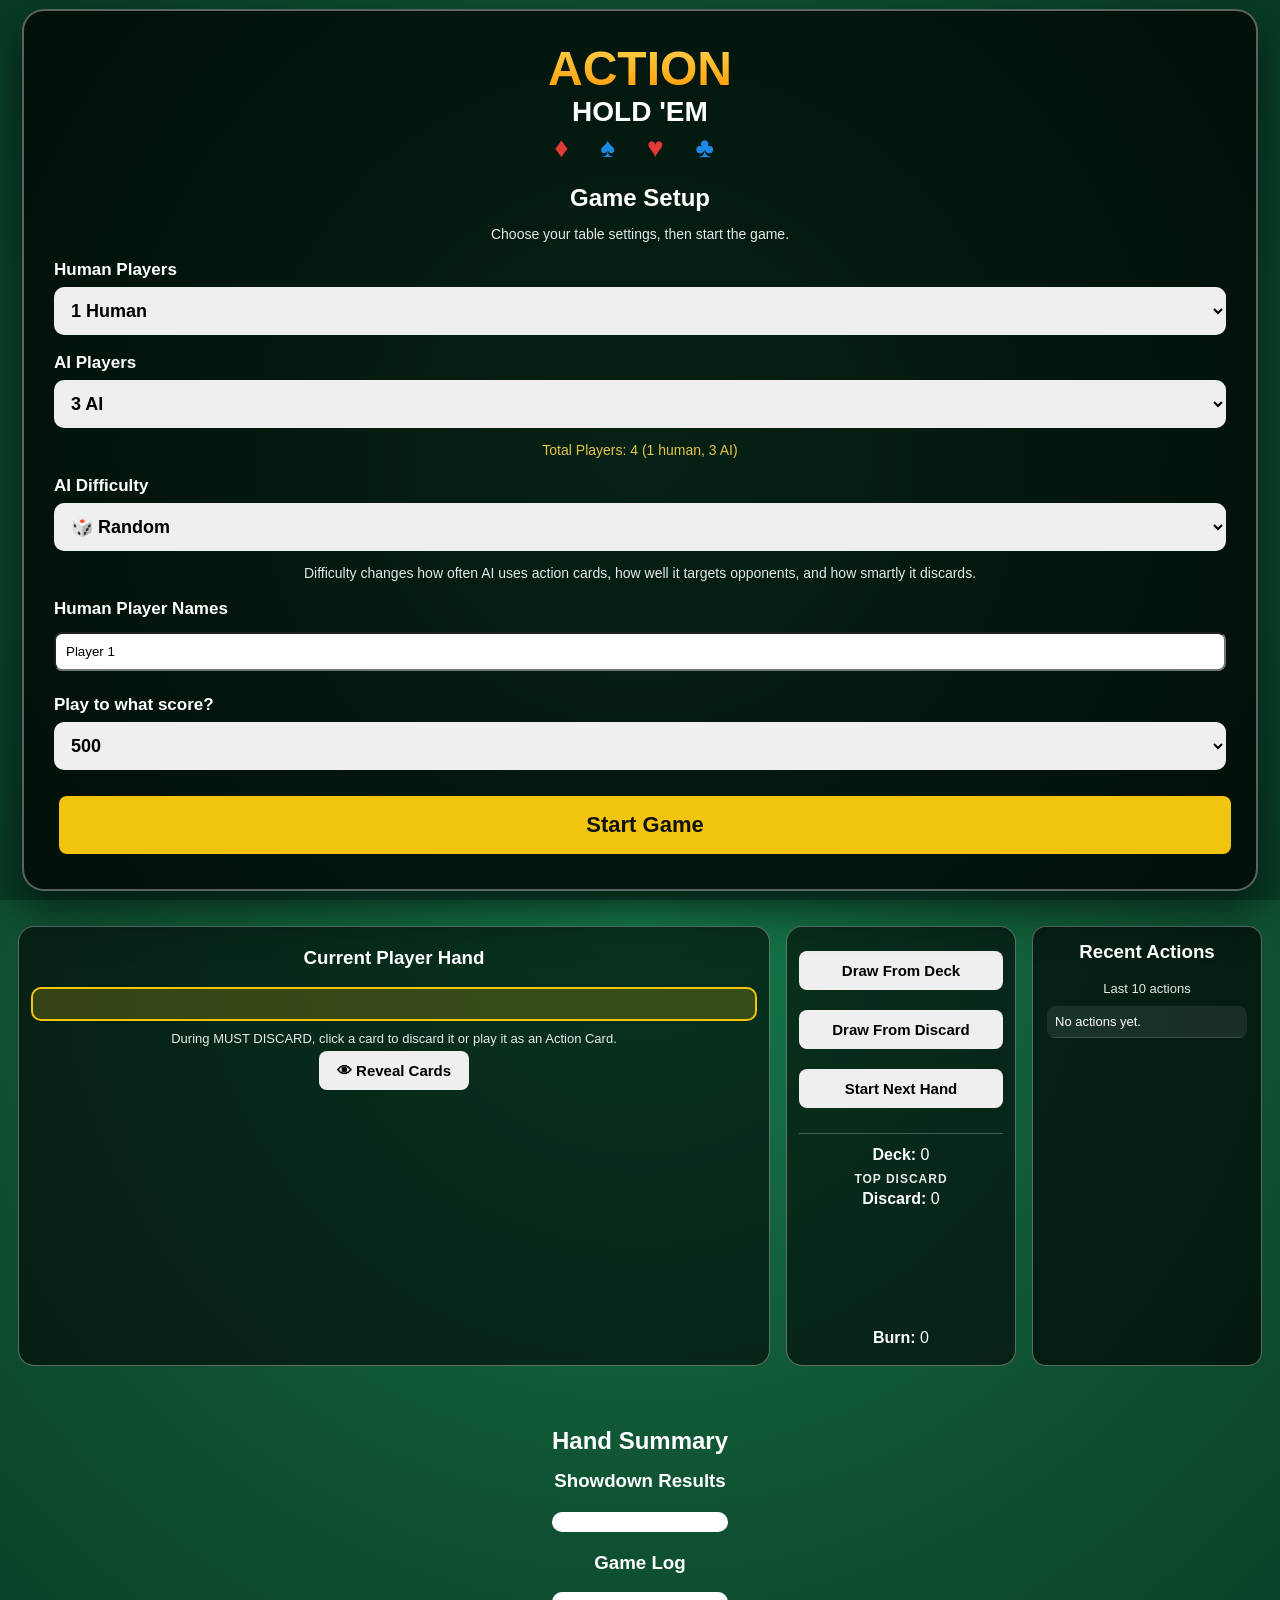
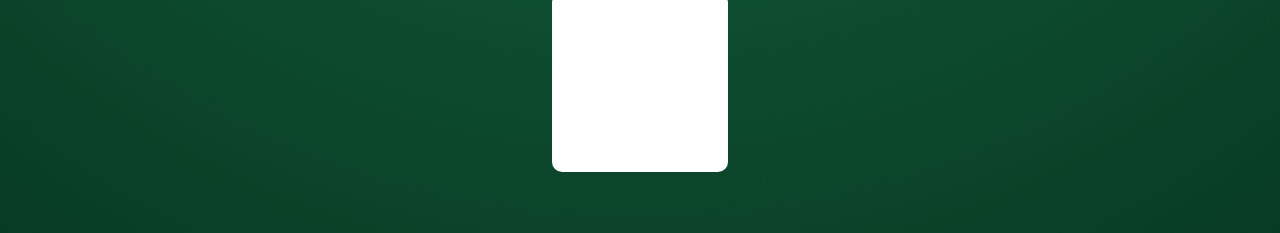
==== commit ca91158f: "Add files via upload" ====
--- a/index.html
+++ b/index.html
@@ -1,146 +1,395 @@
 <!DOCTYPE html>
-<html lang="en">
+<html>
 <head>
 <meta charset="UTF-8">
 <meta name="viewport" content="width=device-width, initial-scale=1">
-<title>Morning Me</title>
+<title>Action Hold 'Em v7.0</title>
 <link rel="stylesheet" href="css/main.css">
 </head>
 <body>
-<a class="dashboard-link" href="https://chriswolfesq-collab.github.io/dashboard/" aria-label="Back to Wolf Games dashboard">Wolf Games</a>
-<main class="app-shell">
-    <section class="hero-band">
-        <div class="hero-copy">
-            <p class="eyebrow">Draft until daylight</p>
-            <h1>Morning Me</h1>
-            <p class="hero-subtitle">A calmer send button for nights when future-you deserves a veto.</p>
+
+<div id="startScreen" class="startScreen">
+    <div class="startCard">
+        <div class="pageLogo" style="margin:0 0 20px 0;">
+            <div class="logoAction">ACTION</div>
+            <div class="logoHoldem">HOLD 'EM</div>
+            <div class="logoSuits">
+                <span class="redSuit">♦</span>
+                <span class="blueSuit">♠</span>
+                <span class="redSuit">♥</span>
+                <span class="blueSuit">♣</span>
+            </div>
         </div>
-        <div class="status-strip" aria-live="polite">
-            <div>
-                <span class="metric-label">Mode</span>
-                <strong id="riskModeLabel">Checking</strong>
-            </div>
-            <div>
-                <span class="metric-label">Protected</span>
-                <strong id="protectedCountLabel">0</strong>
-            </div>
-            <div>
-                <span class="metric-label">Held</span>
-                <strong id="heldCountLabel">0</strong>
+
+        <h2 style="margin:8px 0 4px 0;">Game Setup</h2>
+        <div class="startSubtext">Choose your table settings, then start the game.</div>
+
+        <label for="startHumanCount">Human Players</label>
+        <select id="startHumanCount" onchange="updateStartPlayerSetup()">
+            <option value="1" selected>1 Human</option>
+            <option value="2">2 Humans</option>
+            <option value="3">3 Humans</option>
+            <option value="4">4 Humans</option>
+            <option value="5">5 Humans</option>
+            <option value="6">6 Humans</option>
+        </select>
+
+        <label for="startAICount">AI Players</label>
+        <select id="startAICount" onchange="updateStartPlayerSetup()">
+            <option value="0">0 AI</option>
+            <option value="1">1 AI</option>
+            <option value="2">2 AI</option>
+            <option value="3" selected>3 AI</option>
+            <option value="4">4 AI</option>
+            <option value="5">5 AI</option>
+        </select>
+        <div id="playerSetupWarning" class="startSubtext" style="color:#ffd54f;"></div>
+
+        <label for="startAIDifficulty">AI Difficulty</label>
+        <select id="startAIDifficulty">
+            <option value="random" selected>🎲 Random</option>
+            <option value="easy">🟢 Easy</option>
+            <option value="normal">🔵 Normal</option>
+            <option value="hard">🔴 Hard</option>
+            <option value="expert">⚫ Expert</option>
+        </select>
+        <div class="startSubtext">Difficulty changes how often AI uses action cards, how well it targets opponents, and how smartly it discards.</div>
+
+        
+<div id="playerNamesContainer">
+    <label>Human Player Names</label>
+    <div id="playerNameInputs"></div>
+</div>
+
+<label for="startTargetScore">Play to what score?</label>
+        <select id="startTargetScore">
+            <option>300</option>
+            <option>400</option>
+            <option selected>500</option>
+            <option>600</option>
+            <option>700</option>
+            <option>800</option>
+            <option>900</option>
+            <option>1000</option>
+            <option>1250</option>
+            <option>1500</option>
+        </select>
+
+        <button class="startButton" onclick="startGameFromStartScreen()">Start Game</button>
+    </div>
+</div>
+
+
+    <div class="pageLogo">
+        <div class="logoAction">ACTION</div>
+        <div class="logoHoldem">HOLD 'EM</div>
+        <div class="logoSuits">
+    <span class="redSuit">♦</span>
+    <span class="blueSuit">♠</span>
+    <span class="redSuit">♥</span>
+    <span class="blueSuit">♣</span>
+    
+</div>
+    </div>
+    
+<div class="controls">
+
+
+<br>
+<button onclick="openRules()">📖 How to Play & Rules</button>
+<button id="ambienceToggleBtn" onclick="toggleAmbience()">🔊 Ambience: ON</button>
+<button id="sfxToggleBtn" onclick="toggleSFX()">🔊 SFX: ON</button>
+</div>
+
+
+<div class="section"><h3>Scoreboard</h3><div id="scoreboard"></div></div>
+
+
+<div class="casinoLayout">
+
+    <div class="tableCenterStack">
+        <div class="pokerTable">
+            <div id="players" class="seatLayer"></div>
+
+            <div class="communityCenter">
+                <div class="communityLabel">COMMUNITY CARDS</div>
+                <div class="boardStreetLabels"><div class="boardStreetLabel">FLOP</div><div class="boardStreetLabel">TURN</div><div class="boardStreetLabel">RIVER</div></div>
+                <div id="communityRow">
+                    <div id="flop"></div>
+                    <div id="turn"></div>
+                    <div id="river"></div>
+                </div>
             </div>
         </div>
-    </section>
-
-    <section class="workspace-grid">
-        <aside class="settings-panel">
-            <div class="panel-heading">
-                <h2>Guardrails</h2>
-                <button class="icon-button" id="resetDemoBtn" type="button" aria-label="Reset demo" title="Reset demo">
-                    <span aria-hidden="true">Reset</span>
-                </button>
-            </div>
-
-            <label class="switch-row">
-                <span>
-                    <strong>Protection</strong>
-                    <small>Drafts may be held during the risky window.</small>
-                </span>
-                <input id="protectionToggle" type="checkbox" checked>
-            </label>
-
-            <div class="field-row two-columns">
-                <label>
-                    <span>From</span>
-                    <input id="startTimeInput" type="time" value="22:00">
-                </label>
-                <label>
-                    <span>Until</span>
-                    <input id="endTimeInput" type="time" value="06:00">
-                </label>
-            </div>
-
-            <label class="field-row">
-                <span>Delay</span>
-                <select id="delaySelect">
-                    <option value="30">30 minutes</option>
-                    <option value="120" selected>2 hours</option>
-                    <option value="480">8 hours</option>
-                </select>
-            </label>
-
-            <div class="field-row">
-                <span class="field-title">Override Check</span>
-                <div class="segmented-control" role="group" aria-label="Override check strength">
-                    <button type="button" class="segment active" data-check="soft">Soft</button>
-                    <button type="button" class="segment" data-check="steady">Steady</button>
-                    <button type="button" class="segment" data-check="strict">Strict</button>
+
+        <div class="controlPanel">
+            <div class="currentHandPanel">
+                <h3>Current Player Hand</h3>
+
+                <div id="turnGuide" style="background:rgba(241,196,15,.2);border:2px solid #F1C40F;border-radius:10px;padding:12px;margin-bottom:10px;text-align:center;">
+                    <div id="guidePhase" style="font-size:18px;font-weight:900;margin-bottom:6px;"></div>
+                    <div id="guideAction" style="font-size:16px;"></div>
                 </div>
-            </div>
-
-            <div class="contact-box">
-                <div class="contact-box-header">
-                    <h3>Protected Contacts</h3>
-                    <span id="contactBadge">0</span>
+
+                <div class="smallNote">During MUST DISCARD, click a card to discard it or play it as an Action Card.</div>
+
+                <div id="revealHandArea" style="margin-bottom:10px;">
+        <button onclick="toggleHandReveal()" id="revealToggleBtn">👁 Reveal Cards</button>
+    </div>
+
+                <div id="handPreview" style="
+                    background:rgba(255,255,255,.15);
+                    border:1px solid rgba(255,255,255,.35);
+                    border-radius:12px;
+                    padding:12px;
+                    margin-bottom:12px;
+                    font-size:16px;
+                    font-weight:bold;
+                    display:none;
+                "></div>
+
+                <div id="hand"></div>
+            </div>
+
+            
+<div class="quickButtons">
+                <button id="drawBtn" onclick="drawFromDeck()">Draw From Deck</button>
+                <div id="drawDeckReason" class="buttonReason"></div>
+
+                <button id="drawDiscardBtn" onclick="drawFromDiscard()">Draw From Discard</button>
+                <div id="drawDiscardReason" class="buttonReason"></div>
+
+                <button id="nextHandBtn" onclick="startNewHand()">Start Next Hand</button>
+                <div id="nextHandReason" class="buttonReason"></div>
+
+                <div style="margin-top:12px;padding-top:12px;border-top:1px solid rgba(255,255,255,.25);">
+                    <div><strong>Deck:</strong> <span id="deckCount">0</span></div>
+                    <div class="discardLabel">TOP DISCARD</div>
+                    <div style="margin-top:4px;"><strong>Discard:</strong> <span id="discardCount">0</span></div>
+                    <div id="discard" class="miniDiscardCard" style="margin:8px auto;"></div>
+                    <div><strong>Burn:</strong> <span id="burnCount">0</span></div>
                 </div>
-                <form id="contactForm" class="add-contact">
-                    <input id="contactNameInput" type="text" autocomplete="off" placeholder="Name">
-                    <button type="submit">Add</button>
-                </form>
-                <div id="contactList" class="contact-list"></div>
-            </div>
-        </aside>
-
-        <section class="phone-panel" aria-label="Message composer">
-            <div class="phone-frame">
-                <div class="phone-topbar">
-                    <div>
-                        <span class="metric-label">Recipient</span>
-                        <select id="recipientSelect"></select>
-                    </div>
-                    <span id="recipientRiskPill" class="risk-pill">Protected</span>
-                </div>
-
-                <div id="conversationPreview" class="conversation-preview"></div>
-
-                <form id="messageForm" class="composer">
-                    <textarea id="messageInput" rows="5" placeholder="Type the message you might want morning-you to review..."></textarea>
-                    <div class="composer-footer">
-                        <div id="riskScore" class="risk-score">Risk: 0</div>
-                        <button type="submit" class="primary-button">Send</button>
-                    </div>
-                </form>
-            </div>
-        </section>
-
-        <section class="queue-panel">
-            <div class="tabs" role="tablist" aria-label="Message views">
-                <button type="button" class="tab active" data-tab="held">Held</button>
-                <button type="button" class="tab" data-tab="sent">Sent</button>
-                <button type="button" class="tab" data-tab="review">Morning</button>
-            </div>
-            <div id="queueContent" class="queue-content"></div>
-        </section>
-    </section>
-</main>
-
-<dialog id="challengeDialog" class="challenge-dialog">
-    <form method="dialog" class="challenge-card">
-        <div>
-            <p class="eyebrow">Override check</p>
-            <h2 id="challengeTitle">One quick pause</h2>
-            <p id="challengePrompt" class="challenge-prompt"></p>
+            </div>
+
+            <div class="rightRail">
+                <h3>Recent Actions</h3>
+                <div class="smallNote">Last 10 actions</div>
+                <div id="recentActionsFeed"><div class="recentActionItem">No actions yet.</div></div>
+                
+            </div>
+
         </div>
-        <input id="challengeInput" type="text" autocomplete="off">
-        <p id="challengeFeedback" class="challenge-feedback" aria-live="polite"></p>
-        <div class="dialog-actions">
-            <button type="button" id="holdInsteadBtn">Hold</button>
-            <button type="button" id="challengeSendBtn" class="primary-button">Send Now</button>
-        </div>
-    </form>
-</dialog>
-
-<div id="toast" class="toast" role="status" aria-live="polite"></div>
-
+    </div>
+
+
+
+<div class="section" style="max-width:1400px;margin:25px auto;">
+    <h2 style="margin-bottom:15px;">Hand Summary</h2>
+
+    <h3>Showdown Results</h3>
+    <div id="results"></div>
+
+    <h3 style="margin-top:20px;">Game Log</h3>
+    <div id="log"></div>
+</div>
+
+
+
+
+<div id="rulesModal" class="rulesModal">
+  <div class="rulesContent">
+    <button onclick="closeRules()">Close</button>
+    <h2>Action Hold 'Em Rules</h2>
+
+    <h3>How to Play</h3>
+
+<p><strong>Goal:</strong> Be the first player to reach the target score. The first player to reach the target score wins immediately when that hand is scored.</p>
+
+<h4>Starting a Hand</h4>
+<ul>
+  <li>Each player starts with 2 cards.</li>
+  <li>No community cards are revealed yet.</li>
+  <li>The game begins in the Pre-Flop phase.</li>
+</ul>
+
+<h4>Your Turn</h4>
+<ol>
+  <li>Draw from either the Deck or the Discard Pile.</li>
+  <li>Discard one card from your hand.</li>
+</ol>
+
+<p>You may discard a normal card or play an Action Card. Your turn ends immediately after discarding.</p>
+
+<h4>Community Cards</h4>
+<ul>
+  <li><strong>Flop:</strong> 3 community cards are revealed.</li>
+  <li><strong>Turn:</strong> 1 additional community card is revealed.</li>
+  <li><strong>River:</strong> 1 final community card is revealed.</li>
+  <li><strong>Showdown:</strong> All hands are scored automatically.</li>
+</ul>
+
+<h4>Building Your Hand</h4>
+<ul>
+  <li>Use your hand cards and the community cards.</li>
+  <li>Only 5 cards may be used to create a scoring hand.</li>
+</ul>
+
+<h4>Important Rules</h4>
+<ul>
+  <li>Action Cards cannot appear in the community cards.</li>
+  <li>Wild Cards cannot appear in the community cards.</li>
+  <li>Action Cards cannot be drawn from the discard pile.</li>
+  <li>If you draw from the discard pile, you cannot immediately discard that same card.</li>
+  <li>No player may end their turn with more than 3 cards.</li>
+  <li>Bonus Cards cannot be played on players who already have 3 cards.</li>
+  <li>Skip causes a player to lose their next turn.</li>
+  <li>Face Up forces a player's hand to remain visible.</li>
+</ul>
+
+<h4>End of Hand</h4>
+<p>After the River round, all hands are scored, action card penalties are applied, bonuses are awarded, and scores are added to the scoreboard.</p>
+
+<hr>
+
+    <h3>Scoring</h3>
+    <ul>
+      <li>Natural Royal Flush = 500</li>
+      <li>Royal Flush = 350</li>
+      <li>Natural Straight Flush = 300</li>
+      <li>Straight Flush = 225</li>
+      <li>Natural Four of a Kind = 200</li>
+      <li>Four of a Kind = 150</li>
+      <li>Full House = 125</li>
+      <li>Flush = 100</li>
+      <li>Straight = 80</li>
+      <li>Three of a Kind = 40</li>
+      <li>Two Pair = 30</li>
+      <li>One Pair = -25</li>
+      <li>High Card = -50</li>
+    </ul>
+
+    <h3>Best Hand Bonus</h3>
+    <p>Best hand gets +30. Split among ties. No bonus if 4+ players tie.</p>
+
+    <h3>Action Cards</h3>
+    <ul>
+      <li>Skip: Target loses next turn.</li>
+      <li>Trade Hands: Swap hands with target.</li>
+      <li>Pass Left / Pass Right: Rotate all hands.</li>
+      <li>Burn: Target loses a random card.</li>
+      <li>Burn All: All opponents lose a random card.</li>
+      <li>Bonus: Draw an extra card.</li>
+      <li>Full Reset: Burn hand and draw 2 new cards.</li>
+      <li>Face Up: Hand remains visible.</li>
+      <li>Peek: View another player's hand.</li>
+      <li>Change Community: Replace a community card.</li>
+    </ul>
+
+    <h3>Wild Cards</h3>
+    <ul>
+      <li>True Wild = Any card.</li>
+      <li>Suit Wild = Any card of the matching suit.</li>
+    </ul>
+  </div>
+</div>
+
+
+<div id="handCompleteModal" class="handCompleteModal">
+  <div class="handCompleteContent">
+    <h1>🏆 HAND COMPLETE</h1>
+    <p>This hand has ended and is now being scored.</p>
+    <button onclick="closeHandCompleteModal()">View Results</button>
+  </div>
+</div>
+
+
+<div id="gameOverModal" class="gameOverModal">
+  <div class="gameOverContent">
+    <h1>🏆 GAME OVER</h1>
+    <div id="gameOverBody"></div>
+    <button onclick="closeGameOverModal()">Close</button>
+  </div>
+</div>
+
+
+
+<div id="mvpModal" class="gameOverModal">
+  <div class="gameOverContent" style="max-width:1400px;">
+    <h1>🏆 BEST HAND</h1>
+    <div id="mvpBody"></div>
+  </div>
+</div>
+
+<div id="targetModal" class="targetModal">
+
+ <div class="targetContent">
+   <h2>🎯 Choose Target</h2>
+   <div id="targetButtons"></div>
+   <button onclick="cancelTargetSelection()">Cancel</button>
+ </div>
+</div>
+
+
+<div id="turnModal" class="turnModal">
+ <div class="turnModalContent">
+   <h1>🎯 NEXT PLAYER</h1>
+   <div id="turnModalPlayer" style="font-size:38px;font-weight:900;margin:20px 0;"></div>
+   <div id="turnModalPhase" style="font-size:24px;margin-bottom:10px;"></div>
+   <div id="turnModalAction" style="font-size:20px;margin-bottom:20px;"></div>
+   <button onclick="closeTurnModalAndReveal()" style="font-size:20px;padding:12px 24px;">
+      Reveal Hand
+   </button>
+ </div>
+</div>
+
+
+<div id="streetModal" class="streetModal">
+  <div class="streetModalContent">
+    <h1 id="streetModalTitle">Street Revealed</h1>
+    <div id="streetModalBody" style="font-size:20px;margin:16px 0;"></div>
+    <button onclick="closeStreetModal()" style="font-size:18px;padding:12px 24px;">Continue</button>
+  </div>
+</div>
+
+<div id="actionHelpModal" class="actionHelpModal">
+  <div class="actionHelpContent">
+    <div id="actionHelpTitle" class="actionHelpTitle"></div>
+    <div id="actionHelpText" class="actionHelpText"></div>
+    <div id="actionHelpPenalty" class="actionHelpPenalty"></div>
+    <button onclick="confirmActionCard()" style="font-size:18px;padding:12px 24px;">Play Card</button>
+    <button onclick="cancelActionCard()" style="font-size:18px;padding:12px 24px;background:#ddd;color:#111;">Cancel</button>
+  </div>
+</div>
+
+
+<div id="actionAnimationLayer">
+    <div class="actionAnimBurst"></div>
+    <div id="actionAnimCard" class="actionAnimCard">
+        <div id="actionAnimTitle" class="actionAnimTitle"></div>
+        <div id="actionAnimIcon" class="actionAnimIcon">⚡</div>
+        <div id="actionAnimPenalty" class="actionAnimPenalty"></div>
+    </div>
+    <div id="actionAnimText" class="actionAnimText"></div>
+</div>
+
+
+<div id="fxOverlay" class="fxOverlay">
+<div id="fxCenter" class="fxCenter">⚡</div>
+</div>
+
+
+<div id="tableMotionLayer"></div>
+
+<div id="streetDealLayer"></div>
+<div id="openingDealLayer"></div>
+<script src="js/utils.js" defer></script>
+<script src="js/audio.js" defer></script>
+<script src="js/cards.js" defer></script>
 <script src="js/main.js" defer></script>
+
+<audio id="cardFlipSound">
+  <source src="assets/sounds/freesound_community-shuffleandcardflip1-40942.mp3" type="audio/mpeg">
+</audio>
+
 </body>
 </html>
--- a/css/main.css
+++ b/css/main.css
@@ -1,684 +1,1597 @@
-:root {
-    --ink: #17211d;
-    --muted: #66736e;
-    --paper: #fbfaf7;
-    --panel: #ffffff;
-    --line: #dfe5df;
-    --green: #1f7a5b;
-    --green-dark: #145741;
-    --coral: #c95f4a;
-    --gold: #d59f3b;
-    --blue: #356f93;
-    --shadow: 0 18px 48px rgba(25, 39, 34, .14);
-}
-
-* {
-    box-sizing: border-box;
-}
-
-html {
-    min-height: 100%;
-    background: #eef3ef;
-}
-
-body {
-    min-height: 100%;
-    margin: 0;
-    font-family: Inter, ui-sans-serif, system-ui, -apple-system, BlinkMacSystemFont, "Segoe UI", sans-serif;
-    color: var(--ink);
+﻿@charset "UTF-8";
+:root{
+    --felt:#0f5132;
+    --felt-dark:#083b24;
+    --panel:rgba(255,255,255,.12);
+    --panel-border:rgba(255,255,255,.35);
+}
+*{box-sizing:border-box;}
+body{
+    font-family:Arial,sans-serif;
+    text-align:center;
+    background:radial-gradient(circle at center, #167a4a 0%, var(--felt) 55%, var(--felt-dark) 100%);
+    color:white;
+    padding:18px;
+    margin:0;
+}
+h1{margin-bottom:4px;}
+h3{margin-top:8px;}
+button{
+    padding:11px 18px;
+    font-size:15px;
+    margin:5px;
+    cursor:pointer;
+    border:0;
+    border-radius:8px;
+    font-weight:bold;
+}
+button:disabled{
+    opacity:.45;
+    cursor:not-allowed;
+}
+.controls{
+    background:none;
+    border:none;
+    padding:0;
+    margin:12px auto;
+}
+
+.card{
+    display:inline-flex;
+    justify-content:center;
+    align-items:center;
+    flex-direction:column;
+    border-radius:10px;
+    border:1px solid black;
+    width:104px;
+    height:76px;
+    padding:8px;
+    margin:5px;
+    font-weight:bold;
+    vertical-align:top;
+    box-shadow:0 3px 8px rgba(0,0,0,.3);
+    font-size:14px;
+}
+.card.clickable{cursor:pointer;}
+.card.clickable:hover{transform:translateY(-4px) scale(1.03);}
+.standard{background:white;color:black;}
+.wild{background:#111;color:white;}
+.skip{background:#2E86DE;color:white;}
+.bonus{background:#27AE60;color:white;}
+.burn{background:#C0392B;color:white;}
+.reset{background:#E67E22;color:white;}
+.info{background:#8E44AD;color:white;}
+.swap{background:#F1C40F;color:black;}
+.hiddenCard{background:#1f1f1f;color:white;border:1px solid #777;}
+.deckBack,
+.cardBack{
+    background:#000;
+    border:2px solid #ffffff;
+    position:relative;
+    overflow:hidden;
+    color:white;
+    cursor:pointer;
+}
+
+.deckBack::before,
+.cardBack::before{
+    content:"♦";
+    position:absolute;
+    top:8px;
+    left:10px;
+    font-size:30px;
+    color:#e53935;
+    font-weight:bold;
+}
+
+.deckBack::after,
+.cardBack::after{
+    content:"♠";
+    position:absolute;
+    top:8px;
+    right:10px;
+    font-size:30px;
+    color:#1e88e5;
+    font-weight:bold;
+}
+
+.backLogo{
+    position:absolute;
+    inset:0;
+    display:flex;
+    flex-direction:column;
+    justify-content:center;
+    align-items:center;
+}
+
+.backAction{
+    font-size:20px;
+    font-weight:900;
+    background:linear-gradient(#ffd54f,#ff9800);
+    -webkit-background-clip:text;
+    -webkit-text-fill-color:transparent;
+}
+
+.backHoldem{
+    color:white;
+    font-size:13px;
+    font-weight:900;
+}
+
+.cornerClub{
+    position:absolute;
+    bottom:8px;
+    left:10px;
+    font-size:24px;
+    color:#1e88e5;
+    font-weight:bold;
+}
+
+.cornerHeart{
+    position:absolute;
+    bottom:8px;
+    right:10px;
+    font-size:24px;
+    color:#e53935;
+    font-weight:bold;
+}
+.section{margin-top:18px;}
+.statusBar{
+    display:flex;
+    justify-content:center;
+    flex-wrap:wrap;
+    gap:10px;
+    margin:12px auto;
+}
+.statusBox{
+    background:white;
+    color:black;
+    padding:12px 18px;
+    border-radius:10px;
+    min-width:170px;
+    box-shadow:0 3px 8px rgba(0,0,0,.25);
+}
+.tableArea{
+    max-width:1400px;
+    margin:18px auto;
+    display:grid;
+    grid-template-columns:1fr 1.5fr 1fr;
+    gap:14px;
+    align-items:start;
+}
+.panel{
+    background:var(--panel);
+    border:1px solid var(--panel-border);
+    border-radius:16px;
+    padding:12px;
+    backdrop-filter:blur(2px);
+}
+.communityPanel{min-height:280px;}
+.playerGrid{
+    display:grid;
+    grid-template-columns:repeat(auto-fit, minmax(190px,1fr));
+    gap:10px;
+    max-width:1400px;
+    margin:0 auto;
+}
+.playerBox{
+    background:rgba(255,255,255,.13);
+    border:1px solid rgba(255,255,255,.35);
+    border-radius:14px;
+    padding:10px;
+    min-height:130px;
+}
+.currentPlayer{
+    outline:3px solid #F1C40F;
+    background:rgba(255,255,255,.22);
+}
+.effect{
+    display:inline-block;
+    background:#222;
+    color:white;
+    border-radius:12px;
+    padding:3px 8px;
+    margin:3px;
+    font-size:12px;
+}
+#log{
+    background:white;
+    color:black;
+    width:100%;
+    max-width:1400px;
+    margin:auto;
+    padding:10px;
+    border-radius:10px;
+    text-align:left;
+    height:180px;
+    overflow-y:auto;
+}
+#results{
+    background:white;
+    color:black;
+    width:100%;
+    max-width:1400px;
+    margin:auto;
+    padding:10px;
+    border-radius:10px;
+    text-align:left;
+    overflow:auto;
+}
+#scoreboard{
+    background:white;
+    color:black;
+    width:100%;
+    max-width:1400px;
+    margin:auto;
+    padding:10px;
+    border-radius:10px;
+}
+table{border-collapse:collapse;width:100%;}
+th,td{border:1px solid #ccc;padding:7px;text-align:left;}
+.smallNote{font-size:13px;opacity:.9;}
+.passScreen{
+    background:rgba(0,0,0,.35);
+    border:2px solid rgba(255,255,255,.35);
+    border-radius:14px;
+    padding:20px;
+    margin:10px 0;
+    text-align:center;
+}
+.passPlayer{
+    font-size:28px;
+    font-weight:bold;
+    margin:15px 0;
+}
+
+/* v5.3 card visual upgrade */
+.card{
+    width:90px;
+    height:130px;
+    min-width:90px;
+    min-height:130px;
+}
+
+.pokerCard{
+    background:white;
+    border:2px solid #222;
+    border-radius:10px;
+    position:relative;
+    padding:0;
+    overflow:hidden;
+    display:inline-block;
+    box-shadow:0 4px 10px rgba(0,0,0,.35);
+}
+
+.pokerCard.redCard{ color:#d00000; }
+.pokerCard.blackCard{ color:#111; }
+
+.cardCorner{
+    position:absolute;
+    text-align:center;
+    font-weight:900;
+    font-size:18px;
+    line-height:1;
+}
+
+.cardCorner.topLeft{
+    top:7px;
+    left:8px;
+}
+
+.cardCorner.bottomRight{
+    bottom:7px;
+    right:8px;
+    transform:rotate(180deg);
+}
+
+.centerSuit{
+    position:absolute;
+    top:50%;
+    left:50%;
+    transform:translate(-50%,-50%);
+    font-size:50px;
+    line-height:1;
+}
+
+.wildFace{
+    background:#111;
+    color:white;
+    border:2px solid white;
+    font-weight:900;
+    font-size:18px;
+}
+
+.wildSuitGrid{
+    font-size:26px;
+    line-height:1.1;
+}
+
+.actionFace{
+    color:white;
+    border:2px solid #222;
+    border-radius:10px;
+    padding:8px;
+    display:inline-flex;
+    flex-direction:column;
+    justify-content:space-between;
+    align-items:center;
+    text-align:center;
+    font-weight:900;
+    box-shadow:0 4px 10px rgba(0,0,0,.35);
+}
+
+.actionIcon{
+    font-size:32px;
+    line-height:1;
+    margin-top:4px;
+}
+
+.actionTitle{
+    font-size:18px;
+    line-height:1.05;
+    text-transform:uppercase;
+}
+
+.actionPenalty{
+    align-self:flex-end;
+    font-size:22px;
+}
+
+.targetBadge{
+    position:absolute;
+    top:5px;
+    left:5px;
+    font-size:16px;
+    background:rgba(255,255,255,.2);
+    border-radius:50%;
+    width:24px;
+    height:24px;
+    display:flex;
+    align-items:center;
+    justify-content:center;
+}
+
+.deckBack,
+.cardBack{
+    width:90px;
+    height:130px;
+    min-width:90px;
+    min-height:130px;
+}
+
+@media(max-width:850px){
+    .tableArea{grid-template-columns:1fr;}
+    .card{width:92px;height:70px;font-size:13px;}
+}
+
+.pokerTableLayout{
+    max-width:1400px;
+    margin:18px auto;
+    display:grid;
+    grid-template-columns:260px 1fr 260px;
+    gap:18px;
+    align-items:start;
+}
+
+.communityPanel{
+    min-height:420px;
+}
+
+#communityRow{
+    min-height:180px;
+}
+
+.leftPanel,.rightPanel{
+    position:sticky;
+    top:10px;
+}
+
+@media(max-width:1000px){
+    .pokerTableLayout{
+        grid-template-columns:1fr;
+    }
+}
+
+
+.rulesModal{
+ display:none;
+ position:fixed;
+ inset:0;
+ background:rgba(0,0,0,.75);
+ z-index:9999;
+ overflow:auto;
+}
+.rulesContent{
+ background:white;
+ color:black;
+ max-width:1400px;
+ margin:40px auto;
+ padding:20px;
+ border-radius:12px;
+ text-align:left;
+}
+
+
+.pageLogo{
+    display:flex;
+    flex-direction:column;
+    align-items:center;
+    justify-content:center;
+    margin:10px 0 20px 0;
+}
+.pageLogo .logoAction{
+    font-size:48px;
+    font-weight:900;
+    background:linear-gradient(#ffd54f,#ff9800);
+    -webkit-background-clip:text;
+    -webkit-text-fill-color:transparent;
+}
+.pageLogo .logoHoldem{
+    font-size:28px;
+    font-weight:900;
+    color:white;
+}
+.pageLogo .logoSuits{
+    font-size:28px;
+    letter-spacing:12px;
+    margin-top:4px;
+    font-weight:bold;
+}
+
+.redSuit{
+    color:#e53935;
+}
+
+.blueSuit{
+    color:#1e88e5;
+}
+
+
+.handCompleteModal{
+ display:none;
+ position:fixed;
+ inset:0;
+ background:rgba(0,0,0,.8);
+ z-index:10000;
+}
+.handCompleteContent{
+ background:white;
+ color:black;
+ max-width:1400px;
+ margin:120px auto;
+ padding:30px;
+ border-radius:16px;
+ text-align:center;
+ animation:popIn .35s ease;
+}
+@keyframes popIn{
+ from{transform:scale(.8);opacity:0;}
+ to{transform:scale(1);opacity:1;}
+}
+
+
+.gameOverModal{
+ display:none;
+ position:fixed;
+ inset:0;
+ background:rgba(0,0,0,.85);
+ z-index:10001;
+}
+.gameOverContent{
+ background:white;
+ color:black;
+ max-width:1400px;
+ margin:80px auto;
+ padding:30px;
+ border-radius:16px;
+ text-align:center;
+}
+
+
+.targetModal{
+ display:none;
+ position:fixed;
+ inset:0;
+ background:rgba(0,0,0,.8);
+ z-index:10002;
+}
+.targetContent{
+ background:white;
+ color:black;
+ max-width:1400px;
+ margin:100px auto;
+ padding:25px;
+ border-radius:16px;
+ text-align:center;
+}
+.targetBtn{
+ display:block;
+ width:100%;
+ margin:8px 0;
+ padding:14px;
+ border-radius:12px;
+ text-align:left;
+ background:#f5f5f5;
+ border:2px solid #ddd;
+}
+.targetBtn:hover{
+ border-color:#F1C40F;
+ transform:translateY(-1px);
+}
+
+
+/* v8.0 Poker Table Layout */
+.casinoLayout{
+    max-width:1400px;
+    margin:18px auto;
+    display:grid;
+    grid-template-columns:1fr;
+    gap:16px;
+    align-items:start;
+}
+
+.sideStats{
+    background:rgba(0,0,0,.65);
+    border:1px solid rgba(255,255,255,.35);
+    border-radius:14px;
+    overflow:hidden;
+    padding:0;
+}
+
+.statBlock{
+    padding:18px 10px;
+    border-bottom:1px solid rgba(255,255,255,.25);
+    text-align:center;
+}
+
+.statBlock:last-child{
+    border-bottom:none;
+}
+
+.statBlock h3{
+    margin:0 0 8px 0;
+    font-size:18px;
+    letter-spacing:.5px;
+}
+
+.statNumber{
+    font-size:34px;
+    font-weight:900;
+    line-height:1;
+}
+
+.statLabel{
+    font-size:14px;
+    opacity:.9;
+    margin-top:6px;
+}
+
+.tableCenterStack{
+    min-width:0;
+}
+
+.pokerTable{
+    position:relative;
+    min-height:520px;
+    border-radius:260px;
     background:
-        linear-gradient(120deg, rgba(31, 122, 91, .16), transparent 34%),
-        linear-gradient(300deg, rgba(201, 95, 74, .12), transparent 34%),
-        #eef3ef;
-}
-
-button,
-input,
-select,
-textarea {
-    font: inherit;
-}
-
-button {
-    border: 0;
-    cursor: pointer;
-}
-
-button:disabled {
-    cursor: not-allowed;
-    opacity: .48;
-}
-
-.dashboard-link {
-    position: fixed;
-    top: 16px;
-    left: 16px;
-    z-index: 1000;
-    display: inline-flex;
-    align-items: center;
-    min-height: 40px;
-    padding: 0 14px;
-    border: 1px solid rgba(255, 255, 255, .54);
-    border-radius: 8px;
-    background: rgba(10, 24, 20, .78);
-    color: #fff;
-    font-size: 14px;
-    font-weight: 800;
-    text-decoration: none;
-    box-shadow: 0 10px 24px rgba(25, 39, 34, .18);
-    backdrop-filter: blur(12px);
-}
-
-.dashboard-link:hover,
-.dashboard-link:focus-visible {
-    background: rgba(31, 122, 91, .92);
-    outline: none;
-}
-
-.app-shell {
-    width: min(1480px, 100%);
-    margin: 0 auto;
-    padding: 20px;
-}
-
-.hero-band {
-    min-height: clamp(220px, 30vh, 340px);
-    display: grid;
-    grid-template-columns: minmax(0, 1fr) minmax(320px, 460px);
-    align-items: end;
-    gap: 24px;
-    padding: clamp(24px, 5vw, 52px);
-    color: white;
-    border-radius: 0 0 8px 8px;
-    background:
-        linear-gradient(90deg, rgba(10, 24, 20, .88), rgba(10, 24, 20, .32)),
-        url("data:image/svg+xml,%3Csvg xmlns='http://www.w3.org/2000/svg' viewBox='0 0 1200 520'%3E%3Crect width='1200' height='520' fill='%23192c25'/%3E%3Cg opacity='.92'%3E%3Cpath d='M0 390c150-46 258-80 407-43 174 42 276 118 443 83 148-31 221-116 350-83v173H0z' fill='%23205f4c'/%3E%3Cpath d='M0 314c166 35 307-12 445-68 162-66 321-42 487 34 102 47 179 60 268 34v206H0z' fill='%23356f93' opacity='.68'/%3E%3Ccircle cx='925' cy='112' r='54' fill='%23d59f3b'/%3E%3Crect x='146' y='122' width='218' height='362' rx='42' fill='%23f8f4e9'/%3E%3Crect x='165' y='166' width='180' height='244' rx='20' fill='%23283b35'/%3E%3Crect x='188' y='196' width='88' height='18' rx='9' fill='%23ffffff' opacity='.82'/%3E%3Crect x='188' y='230' width='132' height='18' rx='9' fill='%23ffffff' opacity='.58'/%3E%3Crect x='188' y='322' width='120' height='38' rx='19' fill='%23c95f4a'/%3E%3Ccircle cx='257' cy='443' r='18' fill='%23283b35' opacity='.25'/%3E%3C/g%3E%3C/svg%3E");
-    background-size: cover;
-    background-position: center;
-    overflow: hidden;
-}
-
-.hero-copy {
-    max-width: 690px;
-}
-
-.eyebrow,
-.metric-label {
-    display: block;
-    margin: 0 0 8px;
-    color: inherit;
-    font-size: 12px;
-    font-weight: 800;
-    letter-spacing: .08em;
-    text-transform: uppercase;
-    opacity: .76;
-}
-
-h1,
-h2,
-h3,
-p {
-    margin-top: 0;
-}
-
-h1 {
-    margin-bottom: 10px;
-    font-size: clamp(52px, 8vw, 118px);
-    line-height: .92;
-    letter-spacing: 0;
-}
-
-h2 {
-    margin-bottom: 0;
-    font-size: 22px;
-}
-
-h3 {
-    margin-bottom: 0;
-    font-size: 16px;
-}
-
-.hero-subtitle {
-    width: min(620px, 100%);
-    margin-bottom: 0;
-    color: rgba(255, 255, 255, .84);
-    font-size: clamp(18px, 2vw, 25px);
-    line-height: 1.35;
-}
-
-.status-strip {
-    display: grid;
-    grid-template-columns: repeat(3, 1fr);
-    gap: 1px;
-    border: 1px solid rgba(255, 255, 255, .24);
-    border-radius: 8px;
-    background: rgba(255, 255, 255, .18);
-    overflow: hidden;
-    backdrop-filter: blur(12px);
-}
-
-.status-strip div {
-    min-width: 0;
-    padding: 18px;
-    background: rgba(10, 24, 20, .32);
-}
-
-.status-strip strong {
-    display: block;
-    overflow-wrap: anywhere;
-    font-size: 22px;
-}
-
-.workspace-grid {
-    display: grid;
-    grid-template-columns: 330px minmax(360px, 1fr) 420px;
-    gap: 18px;
-    align-items: start;
-    padding-top: 18px;
-}
-
-.settings-panel,
-.phone-panel,
-.queue-panel {
-    background: rgba(255, 255, 255, .78);
-    border: 1px solid rgba(223, 229, 223, .92);
-    border-radius: 8px;
-    box-shadow: var(--shadow);
-}
-
-.settings-panel,
-.queue-panel {
-    padding: 18px;
-}
-
-.panel-heading,
-.contact-box-header,
-.phone-topbar,
-.composer-footer,
-.dialog-actions,
-.held-meta {
-    display: flex;
-    align-items: center;
-    justify-content: space-between;
-    gap: 12px;
-}
-
-.icon-button,
-.tab,
-.segment,
-.dialog-actions button,
-.message-actions button,
-.add-contact button {
-    min-height: 40px;
-    border-radius: 8px;
-    background: #e9eee9;
-    color: var(--ink);
-    font-weight: 800;
-}
-
-.icon-button {
-    min-width: 54px;
-    padding: 0 12px;
-}
-
-.switch-row {
-    display: flex;
-    align-items: center;
-    justify-content: space-between;
-    gap: 16px;
-    margin: 18px 0;
-    padding: 14px;
-    border: 1px solid var(--line);
-    border-radius: 8px;
-    background: var(--paper);
-}
-
-.switch-row small {
-    display: block;
-    margin-top: 4px;
-    color: var(--muted);
-    line-height: 1.35;
-}
-
-input[type="checkbox"] {
-    width: 46px;
-    height: 26px;
-    accent-color: var(--green);
-}
-
-.field-row {
-    display: grid;
-    gap: 8px;
-    margin-bottom: 16px;
-}
-
-.two-columns {
-    grid-template-columns: 1fr 1fr;
-}
-
-.field-row label,
-.field-row > span,
-.field-title {
-    color: var(--muted);
-    font-size: 13px;
-    font-weight: 800;
-}
-
-input,
-select,
-textarea {
-    width: 100%;
-    border: 1px solid var(--line);
-    border-radius: 8px;
-    background: white;
-    color: var(--ink);
-    outline: 0;
-}
-
-input,
-select {
-    height: 42px;
-    padding: 0 12px;
-}
-
-textarea {
-    min-height: 148px;
-    resize: vertical;
-    padding: 14px;
-    line-height: 1.45;
-}
-
-input:focus,
-select:focus,
-textarea:focus {
-    border-color: var(--green);
-    box-shadow: 0 0 0 4px rgba(31, 122, 91, .12);
-}
-
-.segmented-control,
-.tabs {
-    display: grid;
-    grid-template-columns: repeat(3, 1fr);
-    gap: 4px;
-    padding: 4px;
-    border-radius: 8px;
-    background: #edf2ee;
-}
-
-.segment,
-.tab {
-    padding: 0 10px;
-}
-
-.segment.active,
-.tab.active {
-    background: var(--ink);
-    color: white;
-}
-
-.contact-box {
-    margin-top: 20px;
-    padding-top: 16px;
-    border-top: 1px solid var(--line);
-}
-
-#contactBadge {
-    min-width: 32px;
-    padding: 5px 10px;
-    border-radius: 999px;
-    background: #e8f1ec;
-    color: var(--green-dark);
-    font-weight: 900;
-    text-align: center;
-}
-
-.add-contact {
-    display: grid;
-    grid-template-columns: minmax(0, 1fr) 70px;
-    gap: 8px;
-    margin: 14px 0;
-}
-
-.add-contact button {
-    background: var(--green);
-    color: white;
-}
-
-.contact-list {
-    display: grid;
-    gap: 8px;
-}
-
-.contact-chip {
-    display: grid;
-    grid-template-columns: minmax(0, 1fr) 34px;
-    align-items: center;
-    gap: 8px;
-    padding: 8px 8px 8px 12px;
-    border: 1px solid var(--line);
-    border-radius: 8px;
-    background: white;
-}
-
-.contact-chip span {
-    overflow: hidden;
-    text-overflow: ellipsis;
-    white-space: nowrap;
-    font-weight: 800;
-}
-
-.contact-chip button {
-    width: 34px;
-    height: 34px;
-    border-radius: 8px;
-    background: #f3e8e6;
-    color: #9b3729;
-    font-weight: 900;
-}
-
-.phone-panel {
-    padding: 16px;
-}
-
-.phone-frame {
-    min-height: 690px;
-    display: grid;
-    grid-template-rows: auto minmax(260px, 1fr) auto;
-    gap: 14px;
-    width: min(520px, 100%);
-    margin: 0 auto;
-    padding: 16px;
-    border: 10px solid #1b2622;
-    border-radius: 38px;
-    background: #f7f8f5;
-    box-shadow: inset 0 0 0 1px rgba(255, 255, 255, .25);
-}
-
-.phone-topbar {
-    padding-bottom: 10px;
-    border-bottom: 1px solid var(--line);
-}
-
-.phone-topbar > div {
-    min-width: 0;
-    flex: 1;
-}
-
-.risk-pill {
-    flex: 0 0 auto;
-    padding: 7px 10px;
-    border-radius: 999px;
-    background: #efe4cf;
-    color: #8d5b00;
-    font-size: 12px;
-    font-weight: 900;
-}
-
-.risk-pill.clear {
-    background: #dfefe6;
-    color: var(--green-dark);
-}
-
-.conversation-preview {
-    display: flex;
-    flex-direction: column;
-    gap: 10px;
-    overflow: auto;
-    padding: 6px 2px;
-}
-
-.bubble {
-    max-width: 82%;
-    padding: 12px 14px;
-    border-radius: 18px;
-    background: white;
-    border: 1px solid var(--line);
-    line-height: 1.4;
-}
-
-.bubble.sent {
-    align-self: flex-end;
-    background: var(--green);
-    border-color: var(--green);
-    color: white;
-}
-
-.bubble.held {
-    align-self: flex-end;
-    background: #fff7e7;
-    border-color: #e4c985;
-}
-
-.bubble small {
-    display: block;
-    margin-top: 6px;
-    color: inherit;
-    opacity: .7;
-    font-size: 11px;
-    font-weight: 800;
-}
-
-.composer {
-    display: grid;
-    gap: 12px;
-}
-
-.risk-score {
-    min-height: 40px;
-    display: inline-flex;
-    align-items: center;
-    padding: 0 12px;
-    border-radius: 8px;
-    background: #e9eee9;
-    color: var(--muted);
-    font-weight: 900;
-}
-
-.risk-score.warn {
-    background: #fff0d4;
-    color: #8d5b00;
-}
-
-.risk-score.hot {
-    background: #fae5e1;
-    color: #9b3729;
-}
-
-.primary-button {
-    min-height: 44px;
-    padding: 0 18px;
-    border-radius: 8px;
-    background: var(--green);
-    color: white;
-    font-weight: 900;
-}
-
-.queue-panel {
-    min-height: 690px;
-}
-
-.queue-content {
-    display: grid;
-    gap: 12px;
-    margin-top: 14px;
-}
-
-.message-card {
-    display: grid;
-    gap: 12px;
-    padding: 14px;
-    border: 1px solid var(--line);
-    border-radius: 8px;
-    background: white;
-}
-
-.message-card strong {
-    overflow-wrap: anywhere;
-}
-
-.message-text {
-    margin: 0;
-    color: #2c3834;
-    line-height: 1.45;
-    overflow-wrap: anywhere;
-}
-
-.held-meta {
-    color: var(--muted);
-    font-size: 12px;
-    font-weight: 800;
-}
-
-.message-actions {
-    display: grid;
-    grid-template-columns: repeat(3, 1fr);
-    gap: 8px;
-}
-
-.message-actions button {
-    min-width: 0;
-    padding: 0 8px;
-}
-
-.message-actions .send-action {
-    background: var(--green);
-    color: white;
-}
-
-.message-actions .delete-action {
-    background: #f3e8e6;
-    color: #9b3729;
-}
-
-.empty-state {
-    min-height: 210px;
-    display: grid;
-    place-items: center;
-    padding: 22px;
-    border: 1px dashed #cbd6ce;
-    border-radius: 8px;
-    color: var(--muted);
-    text-align: center;
-    line-height: 1.45;
-}
-
-.challenge-dialog {
-    width: min(480px, calc(100vw - 32px));
-    border: 0;
-    border-radius: 8px;
-    padding: 0;
-    box-shadow: 0 24px 80px rgba(0, 0, 0, .3);
-}
-
-.challenge-dialog::backdrop {
-    background: rgba(10, 20, 17, .62);
-}
-
-.challenge-card {
-    display: grid;
-    gap: 16px;
-    padding: 22px;
-    background: var(--paper);
-}
-
-.challenge-prompt {
-    margin: 8px 0 0;
-    color: var(--muted);
-    line-height: 1.5;
-}
-
-.challenge-feedback {
-    min-height: 20px;
-    margin: -4px 0 0;
-    color: #9b3729;
-    font-weight: 800;
-}
-
-.dialog-actions {
-    justify-content: end;
-}
-
-.toast {
-    position: fixed;
-    right: 20px;
-    bottom: 20px;
-    z-index: 10;
-    max-width: min(420px, calc(100vw - 40px));
-    padding: 14px 16px;
-    border-radius: 8px;
-    background: #1b2622;
-    color: white;
-    box-shadow: var(--shadow);
-    opacity: 0;
-    transform: translateY(12px);
-    pointer-events: none;
-    transition: opacity .2s ease, transform .2s ease;
-}
-
-.toast.show {
-    opacity: 1;
-    transform: translateY(0);
-}
-
-@media (max-width: 1180px) {
-    .workspace-grid {
-        grid-template-columns: 320px minmax(360px, 1fr);
-    }
-
-    .queue-panel {
-        grid-column: 1 / -1;
-        min-height: 0;
-    }
-}
-
-@media (max-width: 780px) {
-    .app-shell {
-        padding: 0;
-    }
-
-    .hero-band {
-        grid-template-columns: 1fr;
-        border-radius: 0;
-        padding: 28px 18px;
-    }
-
-    .status-strip {
-        grid-template-columns: 1fr;
-    }
-
-    .workspace-grid {
-        grid-template-columns: 1fr;
-        padding: 12px;
-    }
-
-    .settings-panel,
-    .phone-panel,
-    .queue-panel {
-        box-shadow: none;
-    }
-
-    .phone-frame {
-        min-height: 620px;
-        border-width: 7px;
-        border-radius: 28px;
-    }
-
-    .message-actions {
-        grid-template-columns: 1fr;
-    }
-}
-
-@media (max-width: 430px) {
-    .two-columns,
-    .composer-footer,
-    .phone-topbar,
-    .dialog-actions {
-        display: grid;
-        grid-template-columns: 1fr;
-    }
-
-    .primary-button,
-    .dialog-actions button {
-        width: 100%;
-    }
-}
+        radial-gradient(circle at center, rgba(24,160,80,.9) 0%, rgba(0,108,48,.95) 52%, rgba(0,55,26,1) 100%);
+    border:28px solid #151515;
+    box-shadow:
+        inset 0 0 35px rgba(255,255,255,.08),
+        inset 0 0 95px rgba(0,0,0,.45),
+        0 14px 35px rgba(0,0,0,.55);
+    overflow:visible;
+}
+
+.pokerTable::before{
+    content:"";
+    position:absolute;
+    inset:70px 110px;
+    border:2px solid rgba(255,255,255,.12);
+    border-radius:220px;
+    pointer-events:none;
+}
+
+.communityCenter{
+    position:absolute;
+    top:50%;
+    left:50%;
+    transform:translate(-50%,-50%);
+    z-index:3;
+    display:flex;
+    flex-direction:column;
+    align-items:center;
+    gap:10px;
+}
+
+.communityLabel{
+    font-size:14px;
+    font-weight:900;
+    letter-spacing:1.5px;
+    opacity:.9;
+    text-shadow:0 2px 4px rgba(0,0,0,.6);
+}
+
+#communityRow{
+    min-height:auto !important;
+    display:flex !important;
+    justify-content:center;
+    align-items:center;
+    gap:10px !important;
+    flex-wrap:nowrap;
+}
+
+.seatLayer{
+    position:absolute;
+    inset:0;
+    z-index:4;
+}
+
+.seat{
+    position:absolute;
+    min-width:180px;
+    max-width:1400px;
+    background:rgba(0,0,0,.72);
+    border:1px solid rgba(255,255,255,.38);
+    border-radius:12px;
+    padding:8px;
+    display:flex;
+    align-items:center;
+    gap:8px;
+    box-shadow:0 5px 14px rgba(0,0,0,.45);
+}
+
+.seat.currentPlayer{
+    outline:3px solid #F1C40F;
+    background:rgba(25,25,25,.9);
+}
+
+.seatHeader{
+    min-width:72px;
+    text-align:left;
+    font-weight:900;
+    line-height:1.15;
+}
+
+.seatScore{
+    font-size:18px;
+    color:#fff;
+}
+
+.seatCards{
+    display:flex;
+    gap:4px;
+    transform:scale(.58);
+    transform-origin:left center;
+    width:118px;
+    height:80px;
+    overflow:visible;
+}
+
+.seatEffects{
+    position:absolute;
+    bottom:-17px;
+    left:12px;
+    font-size:10px;
+    white-space:nowrap;
+}
+
+.seatAvatar{
+    width:42px;
+    height:42px;
+    border-radius:50%;
+    background:linear-gradient(#f5f5f5,#bcbcbc);
+    border:3px solid white;
+    color:#666;
+    display:flex;
+    align-items:center;
+    justify-content:center;
+    font-size:22px;
+    flex:0 0 auto;
+}
+
+.seat-0{left:50%;bottom:-42px;transform:translateX(-50%);}
+.seat-1{left:-58px;bottom:70px;}
+.seat-2{left:-58px;top:70px;}
+.seat-3{left:50%;top:-42px;transform:translateX(-50%);}
+.seat-4{right:-58px;top:70px;}
+.seat-5{right:-58px;bottom:70px;}
+.seat-6{left:14%;top:-30px;}
+.seat-7{right:14%;top:-30px;}
+.seat-8{left:14%;bottom:-30px;}
+.seat-9{right:14%;bottom:-30px;}
+
+.controlPanel{
+    margin-top:70px;
+    display:grid;
+    grid-template-columns:1fr 230px 230px;
+    gap:16px;
+}
+
+.currentHandPanel{
+    background:rgba(0,0,0,.58);
+    border:1px solid rgba(255,255,255,.35);
+    border-radius:16px;
+    padding:12px;
+}
+
+.quickButtons{
+    background:rgba(0,0,0,.58);
+    border:1px solid rgba(255,255,255,.35);
+    border-radius:16px;
+    padding:12px;
+    display:flex;
+    flex-direction:column;
+    justify-content:center;
+}
+
+.quickButtons button{
+    width:100%;
+    margin:7px 0;
+}
+
+.rightRail{
+    background:rgba(0,0,0,.65);
+    border:1px solid rgba(255,255,255,.35);
+    border-radius:14px;
+    padding:14px;
+    min-height:440px;
+}
+
+.rightRail h3{
+    margin-top:0;
+}
+
+.miniDiscardCard{
+    transform:scale(.7);
+    transform-origin:center top;
+    height:105px;
+}
+
+@media(max-width:1100px){
+    .casinoLayout{
+        grid-template-columns:1fr;
+    }
+    .pokerTable{
+        min-height:620px;
+        border-radius:80px;
+    }
+    .seat{
+        position:relative;
+        left:auto !important;
+        right:auto !important;
+        top:auto !important;
+        bottom:auto !important;
+        transform:none !important;
+        margin:8px;
+        display:inline-flex;
+    }
+    .seatLayer{
+        position:relative;
+        display:flex;
+        flex-wrap:wrap;
+        justify-content:center;
+        padding-top:15px;
+    }
+    .communityCenter{
+        position:relative;
+        top:auto;
+        left:auto;
+        transform:none;
+        padding:20px 0;
+    }
+    .controlPanel{
+        grid-template-columns:1fr;
+        margin-top:16px;
+    }
+}
+
+
+.dealerButton{
+position:absolute;
+top:-10px;
+right:-10px;
+width:30px;
+height:30px;
+border-radius:50%;
+background:white;
+color:black;
+font-weight:900;
+display:flex;
+align-items:center;
+justify-content:center;
+border:2px solid #111;
+box-shadow:0 2px 6px rgba(0,0,0,.5);
+}
+
+
+.turnModal{
+ display:none;
+ position:fixed;
+ inset:0;
+ background:rgba(0,0,0,.88);
+ z-index:10050;
+}
+.turnModalContent{
+ max-width:1400px;
+ margin:120px auto;
+ background:white;
+ color:black;
+ border-radius:16px;
+ padding:30px;
+ text-align:center;
+}
+
+
+/* v9.0 UX / Intuitiveness Overhaul */
+.uxCurrentTask{
+    background:rgba(241,196,15,.28) !important;
+    border:3px solid #F1C40F !important;
+    box-shadow:0 0 16px rgba(241,196,15,.45);
+}
+.uxTaskTitle{
+    font-size:13px;
+    letter-spacing:1.5px;
+    font-weight:900;
+    opacity:.9;
+}
+.uxTaskAction{
+    font-size:30px;
+    font-weight:900;
+    margin-top:4px;
+    color:#fff8c6;
+}
+.uxTaskSub{
+    font-size:14px;
+    margin-top:6px;
+    opacity:.95;
+}
+.legalCard{
+    outline:4px solid #F1C40F;
+    box-shadow:0 0 18px rgba(241,196,15,.85), 0 4px 10px rgba(0,0,0,.35);
+    animation:legalPulse 1.4s infinite;
+}
+@keyframes legalPulse{
+    0%{transform:scale(1);}
+    50%{transform:scale(1.035);}
+    100%{transform:scale(1);}
+}
+.buttonReason{
+    font-size:12px;
+    opacity:.9;
+    margin:-2px 0 8px 0;
+}
+.cardUsedLine{
+    margin-top:7px;
+    font-size:14px;
+    color:#fff7b0;
+    font-weight:900;
+}
+.boardStreetLabels{
+    display:grid;
+    grid-template-columns:300px 100px 100px;
+    gap:10px;
+    align-items:end;
+    justify-content:center;
+    width:100%;
+    font-size:12px;
+    letter-spacing:1px;
+    font-weight:900;
+    opacity:.95;
+}
+.boardStreetLabel{
+    background:rgba(0,0,0,.35);
+    border:1px solid rgba(255,255,255,.25);
+    border-radius:8px;
+    padding:4px 8px;
+}
+.streetModal{
+    display:none;
+    position:fixed;
+    inset:0;
+    background:rgba(0,0,0,.82);
+    z-index:10060;
+}
+.streetModalContent{
+    max-width:1400px;
+    margin:130px auto;
+    background:white;
+    color:black;
+    border-radius:18px;
+    padding:28px;
+    text-align:center;
+}
+.actionHelpModal{
+    display:none;
+    position:fixed;
+    inset:0;
+    background:rgba(0,0,0,.86);
+    z-index:10070;
+}
+.actionHelpContent{
+    max-width:1400px;
+    margin:95px auto;
+    background:white;
+    color:black;
+    border-radius:18px;
+    padding:28px;
+    text-align:center;
+}
+.actionHelpTitle{
+    font-size:34px;
+    font-weight:900;
+    margin-bottom:8px;
+}
+.actionHelpText{
+    font-size:18px;
+    line-height:1.35;
+    margin:14px 0;
+}
+.actionHelpPenalty{
+    font-size:22px;
+    font-weight:900;
+    color:#b00000;
+    margin:12px 0;
+}
+.recentActionItem{
+    padding:8px;
+    border-bottom:1px solid rgba(255,255,255,.15);
+    text-align:left;
+    font-size:13px;
+}
+#recentActionsFeed{
+    margin-top:10px;
+    flex:1;
+    overflow-y:auto;
+    background:rgba(255,255,255,.08);
+    border-radius:8px;
+}
+#recentActionsFeed .recentActionItem:first-child{
+    margin-top:auto;
+}
+
+.discardLabel{
+    font-size:12px;
+    letter-spacing:1px;
+    font-weight:900;
+    margin-top:8px;
+    opacity:.9;
+}
+
+
+/* v9.1 Starter Screen */
+.startScreen{
+    position:fixed;
+    inset:0;
+    z-index:20000;
+    background:radial-gradient(circle at center, #167a4a 0%, #0f5132 55%, #083b24 100%);
+    display:flex;
+    align-items:center;
+    justify-content:center;
+    padding:22px;
+}
+.startCard{
+    width:100%;
+    max-width:1400px;
+    background:rgba(0,0,0,.72);
+    border:2px solid rgba(255,255,255,.35);
+    border-radius:22px;
+    padding:30px;
+    box-shadow:0 18px 45px rgba(0,0,0,.6);
+}
+.startCard label{
+    display:block;
+    margin-top:18px;
+    margin-bottom:7px;
+    font-size:17px;
+    font-weight:900;
+    text-align:left;
+}
+.startCard select{
+    width:100%;
+    padding:13px;
+    border-radius:10px;
+    border:0;
+    font-size:18px;
+    font-weight:800;
+}
+.startButton{
+    width:100%;
+    margin-top:26px;
+    padding:16px 20px;
+    font-size:22px;
+    background:#F1C40F;
+    color:#111;
+}
+.startSubtext{
+    opacity:.9;
+    font-size:14px;
+    margin-top:14px;
+}
+
+
+/* v9.3 Full Width Showdown Results */
+.showdownSection,
+#results,
+.resultsTableWrapper{
+    width:100% !important;
+    max-width:1400px !important;
+    overflow-x:visible !important;
+}
+
+#results table{
+    width:100% !important;
+    table-layout:auto !important;
+}
+
+#results{
+    margin:20px auto !important;
+}
+
+
+/* v9.6 Action Card Animation Layer */
+#actionAnimationLayer{
+    display:none;
+    position:fixed;
+    inset:0;
+    z-index:10150;
+    pointer-events:none;
+    background:rgba(0,0,0,.28);
+}
+
+.actionAnimCard{
+    position:absolute;
+    left:50%;
+    top:58%;
+    width:130px;
+    height:185px;
+    transform:translate(-50%, -50%) scale(.45) rotate(-14deg);
+    border-radius:14px;
+    border:3px solid #F1C40F;
+    background:linear-gradient(145deg,#111,#333);
+    color:white;
+    box-shadow:
+        0 0 24px rgba(241,196,15,.95),
+        0 0 70px rgba(241,196,15,.55),
+        0 12px 28px rgba(0,0,0,.65);
+    display:flex;
+    flex-direction:column;
+    align-items:center;
+    justify-content:center;
+    text-align:center;
+    font-weight:900;
+    animation:actionCardFly .95s ease-out forwards;
+}
+
+.actionAnimTitle{
+    font-size:20px;
+    text-transform:uppercase;
+    line-height:1.05;
+    padding:0 8px;
+}
+
+.actionAnimIcon{
+    font-size:46px;
+    margin:10px 0;
+}
+
+.actionAnimPenalty{
+    position:absolute;
+    right:8px;
+    bottom:8px;
+    font-size:22px;
+    color:#ffdddd;
+}
+
+.actionAnimText{
+    position:absolute;
+    left:50%;
+    top:75%;
+    transform:translateX(-50%);
+    min-width:360px;
+    max-width:650px;
+    padding:14px 20px;
+    background:rgba(0,0,0,.82);
+    border:2px solid #F1C40F;
+    border-radius:14px;
+    color:white;
+    font-size:24px;
+    font-weight:900;
+    text-align:center;
+    box-shadow:0 0 22px rgba(241,196,15,.45);
+    animation:actionTextPop .95s ease-out forwards;
+}
+
+.actionAnimBurst{
+    position:absolute;
+    left:50%;
+    top:50%;
+    width:18px;
+    height:18px;
+    border-radius:50%;
+    transform:translate(-50%,-50%);
+    background:#F1C40F;
+    box-shadow:
+        0 0 20px #F1C40F,
+        0 0 55px #F1C40F,
+        0 0 95px rgba(241,196,15,.75);
+    animation:actionBurst .95s ease-out forwards;
+}
+
+@keyframes actionCardFly{
+    0%{
+        opacity:0;
+        transform:translate(-50%, 140%) scale(.35) rotate(-24deg);
+    }
+    30%{
+        opacity:1;
+    }
+    72%{
+        transform:translate(-50%, -62%) scale(1.08) rotate(7deg);
+    }
+    100%{
+        opacity:0;
+        transform:translate(-50%, -76%) scale(1.18) rotate(0deg);
+    }
+}
+
+@keyframes actionTextPop{
+    0%{
+        opacity:0;
+        transform:translateX(-50%) scale(.85);
+    }
+    22%{
+        opacity:0;
+    }
+    45%{
+        opacity:1;
+        transform:translateX(-50%) scale(1.04);
+    }
+    100%{
+        opacity:0;
+        transform:translateX(-50%) scale(1);
+    }
+}
+
+@keyframes actionBurst{
+    0%{
+        opacity:0;
+        transform:translate(-50%,-50%) scale(.3);
+    }
+    45%{
+        opacity:1;
+        transform:translate(-50%,-50%) scale(5);
+    }
+    100%{
+        opacity:0;
+        transform:translate(-50%,-50%) scale(10);
+    }
+}
+
+.seat.actionPulse{
+    animation:seatActionPulse .95s ease-out;
+}
+
+@keyframes seatActionPulse{
+    0%{box-shadow:0 0 0 rgba(241,196,15,0);}
+    35%{box-shadow:0 0 35px rgba(241,196,15,.95);}
+    100%{box-shadow:0 5px 14px rgba(0,0,0,.45);}
+}
+
+
+/* v9.7 Unique Action FX */
+.fxOverlay{display:none;position:fixed;inset:0;z-index:10180;pointer-events:none;}
+.fxCenter{position:absolute;left:50%;top:50%;transform:translate(-50%,-50%);font-size:120px;font-weight:900;animation:fxPop 1.2s ease-out forwards;}
+.fxBurn{color:#ff5722;text-shadow:0 0 30px #ff5722,0 0 60px #ff9800;}
+.fxTrade{color:#ffd54f;}
+.fxReset{color:#4fc3f7;}
+@keyframes fxPop{
+0%{opacity:0;transform:translate(-50%,-50%) scale(.3);}
+20%{opacity:1;}
+100%{opacity:0;transform:translate(-50%,-50%) scale(1.8);}
+}
+
+
+/* v9.8 Table Motion Action Animations */
+#tableMotionLayer{
+    display:none;
+    position:fixed;
+    inset:0;
+    z-index:10220;
+    pointer-events:none;
+    background:rgba(0,0,0,.20);
+}
+
+.motionCard{
+    position:fixed;
+    width:70px;
+    height:98px;
+    border-radius:10px;
+    border:2px solid white;
+    background:#050505;
+    box-shadow:0 0 18px rgba(255,255,255,.55), 0 8px 18px rgba(0,0,0,.55);
+    display:flex;
+    align-items:center;
+    justify-content:center;
+    color:white;
+    font-weight:900;
+    font-size:18px;
+}
+
+.motionCard::before{
+    content:"ACTION";
+    font-size:12px;
+    color:#ffd54f;
+}
+
+.motionLabel{
+    position:fixed;
+    left:50%;
+    top:18%;
+    transform:translateX(-50%);
+    background:rgba(0,0,0,.82);
+    border:2px solid #F1C40F;
+    color:white;
+    padding:12px 22px;
+    border-radius:14px;
+    font-size:26px;
+    font-weight:900;
+    text-align:center;
+    box-shadow:0 0 24px rgba(241,196,15,.45);
+    animation:motionLabelPop 1.3s ease-out forwards;
+}
+
+.motionFlame{
+    position:fixed;
+    font-size:62px;
+    filter:drop-shadow(0 0 20px #ff5722);
+    animation:flameBurst 1.35s ease-out forwards;
+}
+
+.motionPlus{
+    position:fixed;
+    font-size:72px;
+    color:#39e75f;
+    text-shadow:0 0 22px #39e75f;
+    animation:plusPop 1.2s ease-out forwards;
+}
+
+.motionStamp{
+    position:fixed;
+    left:50%;
+    top:50%;
+    transform:translate(-50%,-50%) rotate(-12deg);
+    color:#ff3131;
+    border:8px solid #ff3131;
+    border-radius:18px;
+    padding:18px 36px;
+    font-size:58px;
+    font-weight:900;
+    background:rgba(0,0,0,.55);
+    text-shadow:0 0 16px rgba(255,0,0,.7);
+    animation:stampSlam 1.25s ease-out forwards;
+}
+
+.motionEye{
+    position:fixed;
+    left:50%;
+    top:50%;
+    transform:translate(-50%,-50%);
+    font-size:125px;
+    text-shadow:0 0 30px rgba(255,255,255,.85);
+    animation:eyeZoom 1.25s ease-out forwards;
+}
+
+.motionArrowRing{
+    position:fixed;
+    left:50%;
+    top:50%;
+    width:280px;
+    height:280px;
+    margin-left:-140px;
+    margin-top:-140px;
+    border:6px dashed #F1C40F;
+    border-radius:50%;
+    animation:ringSpin 1.35s ease-out forwards;
+}
+
+.motionArrowRing::before{
+    content:attr(data-arrow);
+    position:absolute;
+    left:50%;
+    top:-38px;
+    transform:translateX(-50%);
+    font-size:58px;
+}
+
+@keyframes motionLabelPop{
+    0%{opacity:0;transform:translateX(-50%) scale(.85);}
+    18%{opacity:1;transform:translateX(-50%) scale(1.05);}
+    80%{opacity:1;}
+    100%{opacity:0;transform:translateX(-50%) scale(1);}
+}
+
+@keyframes flameBurst{
+    0%{opacity:0;transform:scale(.3) translateY(30px);}
+    30%{opacity:1;transform:scale(1.25) translateY(0);}
+    100%{opacity:0;transform:scale(2.2) translateY(-70px);}
+}
+
+@keyframes plusPop{
+    0%{opacity:0;transform:scale(.25);}
+    30%{opacity:1;transform:scale(1.2);}
+    100%{opacity:0;transform:scale(1.8) translateY(-60px);}
+}
+
+@keyframes stampSlam{
+    0%{opacity:0;transform:translate(-50%,-50%) scale(2.6) rotate(-20deg);}
+    25%{opacity:1;transform:translate(-50%,-50%) scale(.95) rotate(-12deg);}
+    78%{opacity:1;}
+    100%{opacity:0;transform:translate(-50%,-50%) scale(1.08) rotate(-12deg);}
+}
+
+@keyframes eyeZoom{
+    0%{opacity:0;transform:translate(-50%,-50%) scale(.2);}
+    30%{opacity:1;transform:translate(-50%,-50%) scale(1.15);}
+    100%{opacity:0;transform:translate(-50%,-50%) scale(1.6);}
+}
+
+@keyframes ringSpin{
+    0%{opacity:0;transform:scale(.35) rotate(0deg);}
+    20%{opacity:1;}
+    100%{opacity:0;transform:scale(1.45) rotate(360deg);}
+}
+
+
+/* v9.9 Community Card Deal Animations */
+#streetDealLayer{
+ display:none;
+ position:fixed;
+ inset:0;
+ z-index:10300;
+ pointer-events:none;
+}
+.dealAnimCard{
+ position:fixed;
+ width:90px;
+ height:130px;
+ border-radius:10px;
+ border:2px solid white;
+ background:#111;
+ box-shadow:0 0 18px rgba(255,255,255,.5);
+}
+
+
+/* v9.9.1 Stable Street Deal Animations */
+#streetDealLayer{
+    display:none;
+    position:fixed;
+    inset:0;
+    z-index:10300;
+    pointer-events:none;
+    background:rgba(0,0,0,.16);
+}
+.dealAnimCard{
+    position:fixed;
+    width:90px;
+    height:130px;
+    border-radius:10px;
+    border:2px solid white;
+    background:#111;
+    box-shadow:0 0 18px rgba(255,255,255,.55), 0 8px 18px rgba(0,0,0,.55);
+    display:flex;
+    align-items:center;
+    justify-content:center;
+    color:#ffd54f;
+    font-size:13px;
+    font-weight:900;
+    transform-style:preserve-3d;
+}
+.dealAnimCard::before{
+    content:"ACTION";
+}
+.streetDealLabel{
+    position:fixed;
+    left:50%;
+    top:19%;
+    transform:translateX(-50%);
+    background:rgba(0,0,0,.84);
+    border:2px solid #F1C40F;
+    color:white;
+    padding:12px 24px;
+    border-radius:14px;
+    font-size:26px;
+    font-weight:900;
+    box-shadow:0 0 24px rgba(241,196,15,.5);
+}
+
+
+/* v10.0.1 Stable Opening Hand Deal Animation */
+#openingDealLayer{
+ display:none;
+ position:fixed;
+ inset:0;
+ z-index:10400;
+ pointer-events:none;
+ background:rgba(0,0,0,.15);
+}
+.openingDealCard{
+ position:fixed;
+ width:70px;
+ height:98px;
+ border-radius:10px;
+ border:2px solid white;
+ background:#111;
+ box-shadow:0 0 18px rgba(255,255,255,.55), 0 8px 18px rgba(0,0,0,.55);
+ display:flex;
+ align-items:center;
+ justify-content:center;
+ color:#ffd54f;
+ font-size:11px;
+ font-weight:900;
+}
+.openingDealCard::before{
+ content:"ACTION";
+}
+.openingDealLabel{
+ position:fixed;
+ left:50%;
+ top:18%;
+ transform:translateX(-50%);
+ background:rgba(0,0,0,.84);
+ border:2px solid #F1C40F;
+ color:white;
+ padding:12px 24px;
+ border-radius:14px;
+ font-size:26px;
+ font-weight:900;
+ box-shadow:0 0 24px rgba(241,196,15,.5);
+}
+
+
+/* IMP3 3-card hand limit warning */
+.handLimitWarning{
+    background:rgba(220,0,0,.25);
+    border:2px solid #ff5555;
+    border-radius:12px;
+    padding:10px;
+    margin:10px 0;
+    font-weight:900;
+    color:#ffecec;
+}
+
+
+
+/* AI 2.0 identities, avatars, personalities and difficulty */
+.aiBadge{
+    display:inline-flex;
+    align-items:center;
+    gap:6px;
+    white-space:nowrap;
+}
+
+.aiAvatarChip{
+    width:34px;
+    height:34px;
+    border-radius:50%;
+    display:inline-flex;
+    align-items:center;
+    justify-content:center;
+    color:white;
+    font-size:20px;
+    font-weight:900;
+    border:2px solid rgba(255,255,255,.9);
+    box-shadow:0 2px 8px rgba(0,0,0,.45);
+    vertical-align:middle;
+}
+
+.seatAvatar.aiAvatarChip{
+    width:46px;
+    height:46px;
+    font-size:24px;
+    background:var(--ai-color,#666);
+    color:white;
+}
+
+.aiPersonalityTag{
+    display:inline-block;
+    font-size:10px;
+    opacity:.9;
+    background:rgba(255,255,255,.14);
+    border:1px solid rgba(255,255,255,.22);
+    border-radius:999px;
+    padding:2px 6px;
+    margin-top:3px;
+}
+
+.scoreAvatar{
+    width:26px;
+    height:26px;
+    font-size:16px;
+    margin-right:6px;
+}
+
+.targetAIHeader{
+    display:flex;
+    align-items:center;
+    gap:8px;
+    margin-bottom:4px;
+}
+
+.startSubtext strong{
+    color:#ffd54f;
+}
+
+
+
+
+/* AI 2.2 memory indicators */
+.aiMemoryTag{
+    display:inline-block;
+    font-size:10px;
+    opacity:.95;
+    background:rgba(255,80,80,.20);
+    border:1px solid rgba(255,140,140,.45);
+    border-radius:999px;
+    padding:2px 6px;
+    margin-top:3px;
+}
+
+
+/* ============================================================
+   v7.1 Phone layout pass
+   Fits the table, community cards, and scoreboard on small
+   screens without horizontal scrolling. Applies on top of the
+   existing max-width:1100px reflow.
+   ============================================================ */
+@media(max-width:560px){
+    body{padding:8px;}
+
+    /* Header logo scales down */
+    .pageLogo{margin:6px 0 12px 0;}
+    .pageLogo .logoAction{font-size:34px;}
+    .pageLogo .logoHoldem{font-size:20px;}
+    .pageLogo .logoSuits{font-size:20px;letter-spacing:8px;}
+
+    /* Tighter buttons so control rows wrap cleanly */
+    button{padding:9px 12px;font-size:14px;margin:4px;}
+
+    /* Scoreboard fits without overflow */
+    #scoreboard{padding:6px;overflow-x:auto;}
+    #scoreboard th,#scoreboard td{padding:5px 6px;font-size:13px;}
+
+    /* Thinner table frame gives the cards more room */
+    .pokerTable{border-width:12px;min-height:auto;padding-bottom:14px;}
+
+    /* Community street labels: proportional and matched to the card row
+       so RIVER no longer runs off the right edge */
+    .boardStreetLabels{
+        grid-template-columns:3fr 1fr 1fr;
+        gap:6px;
+        font-size:10px;
+        max-width:300px;
+        margin:0 auto;
+    }
+    .boardStreetLabel{padding:3px 4px;}
+
+    /* Shrink community cards so all five sit in one tidy row */
+    #communityRow{gap:6px !important;}
+    #communityRow #flop,
+    #communityRow #turn,
+    #communityRow #river{display:flex;gap:6px;}
+    .communityCenter .card{
+        width:54px;min-width:54px;
+        height:78px;min-height:78px;
+        margin:0;
+        padding:4px;
+    }
+    .communityCenter .centerSuit{font-size:26px;}
+    .communityCenter .cardCorner{font-size:11px;top:4px;left:4px;}
+    .communityCenter .cardCorner.bottomRight{bottom:4px;right:4px;}
+
+    /* Start screen padding trimmed */
+    .startScreen{padding:12px;}
+    .startCard{padding:20px;}
+}
+
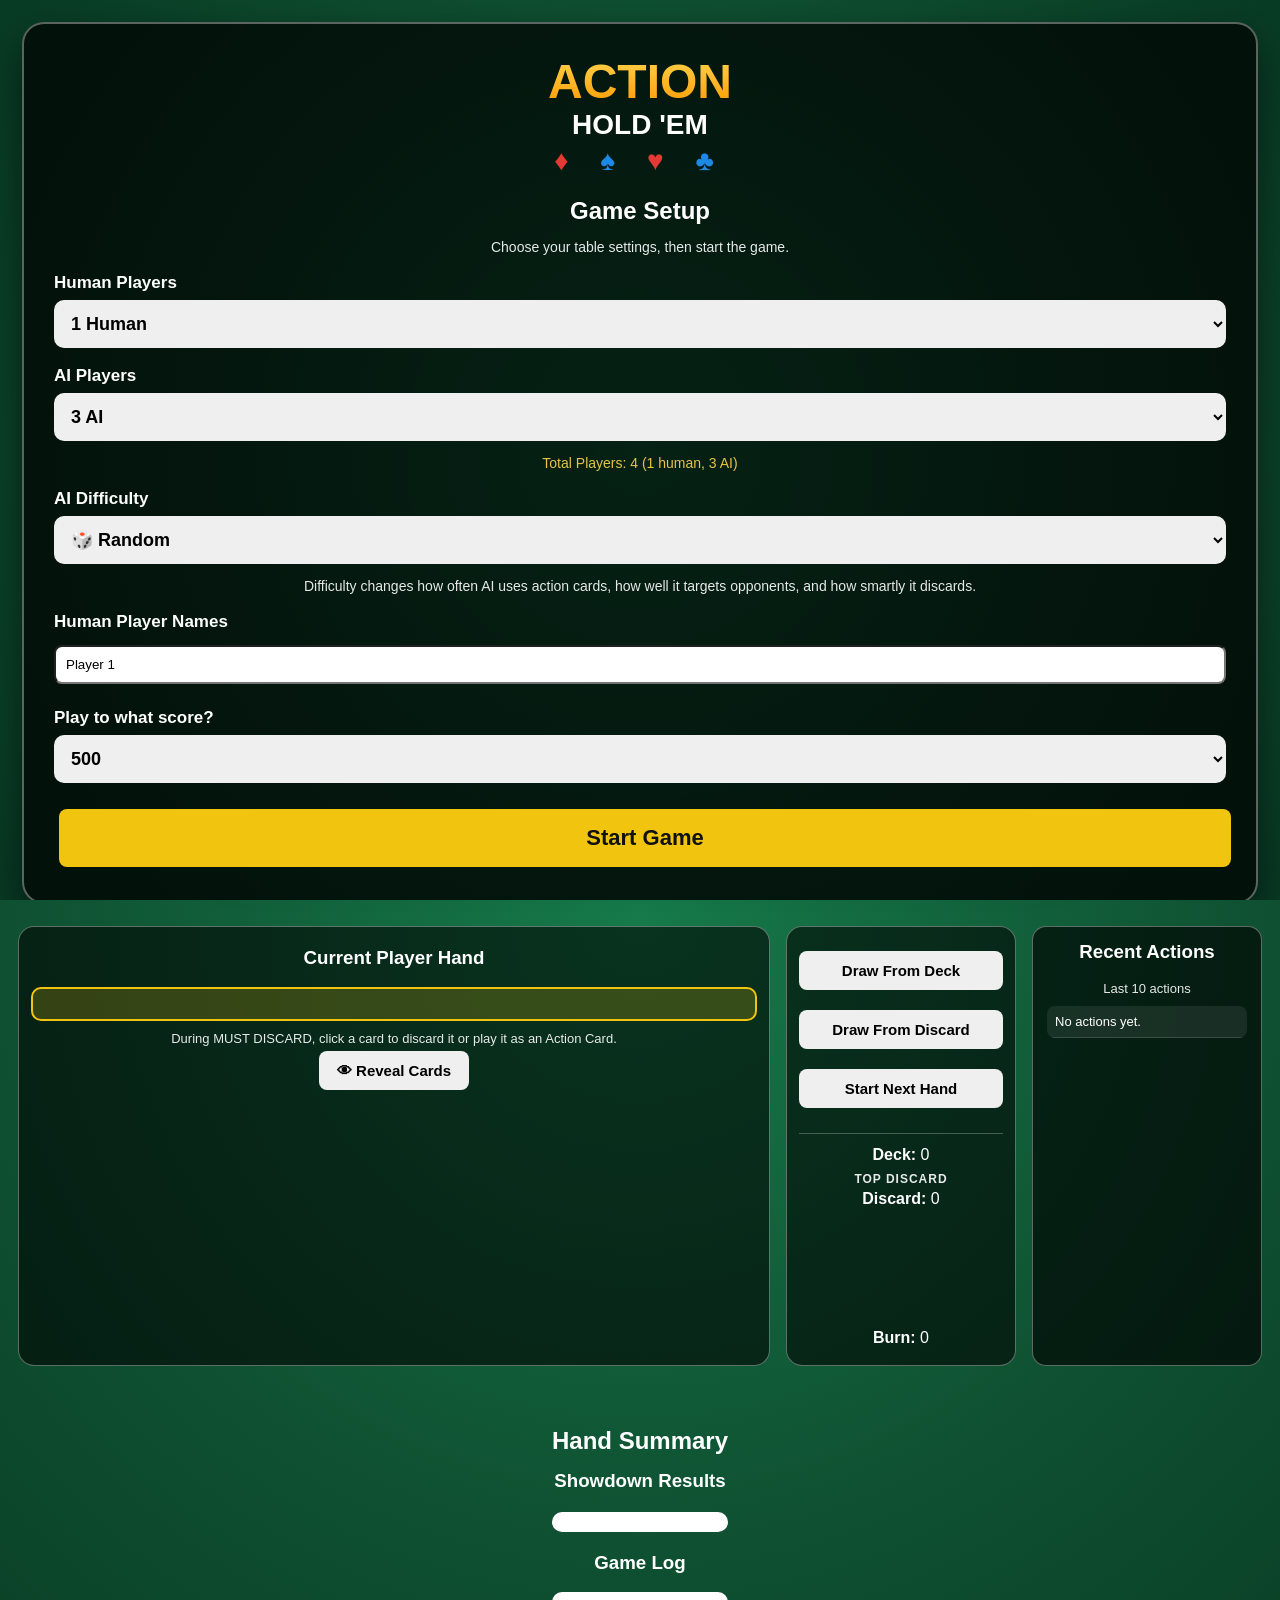
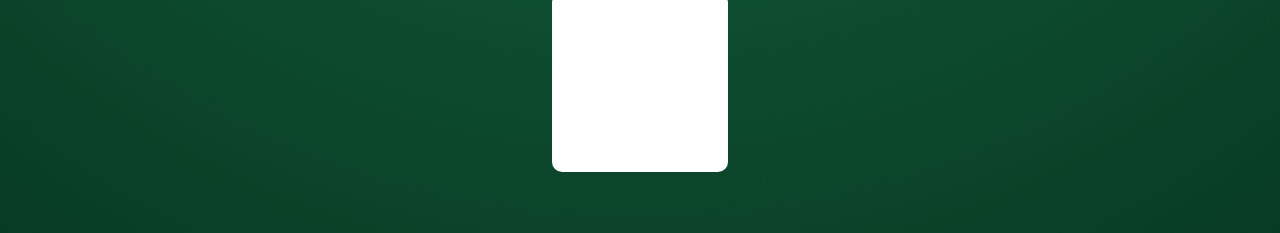
==== commit 3be7fb23: "Fix showdown scoring, game-end state, and mobile setup screen Findings from a full playtest to the 3" ====
--- a/index.html
+++ b/index.html
@@ -307,6 +307,7 @@
   <div class="gameOverContent">
     <h1>🏆 GAME OVER</h1>
     <div id="gameOverBody"></div>
+    <button onclick="startNewGame()">Play Again</button>
     <button onclick="closeGameOverModal()">Close</button>
   </div>
 </div>
--- a/css/main.css
+++ b/css/main.css
@@ -967,11 +967,17 @@
     z-index:20000;
     background:radial-gradient(circle at center, #167a4a 0%, #0f5132 55%, #083b24 100%);
     display:flex;
-    align-items:center;
+    /* flex-start + margin:auto on the card, not align-items:center: centered when the
+       card fits, scrollable (not clipped at the top) when it does not. */
+    align-items:flex-start;
     justify-content:center;
+    overflow-y:auto;
+    overscroll-behavior:contain;
+    -webkit-overflow-scrolling:touch;
     padding:22px;
 }
 .startCard{
+    margin:auto;
     width:100%;
     max-width:1400px;
     background:rgba(0,0,0,.72);
